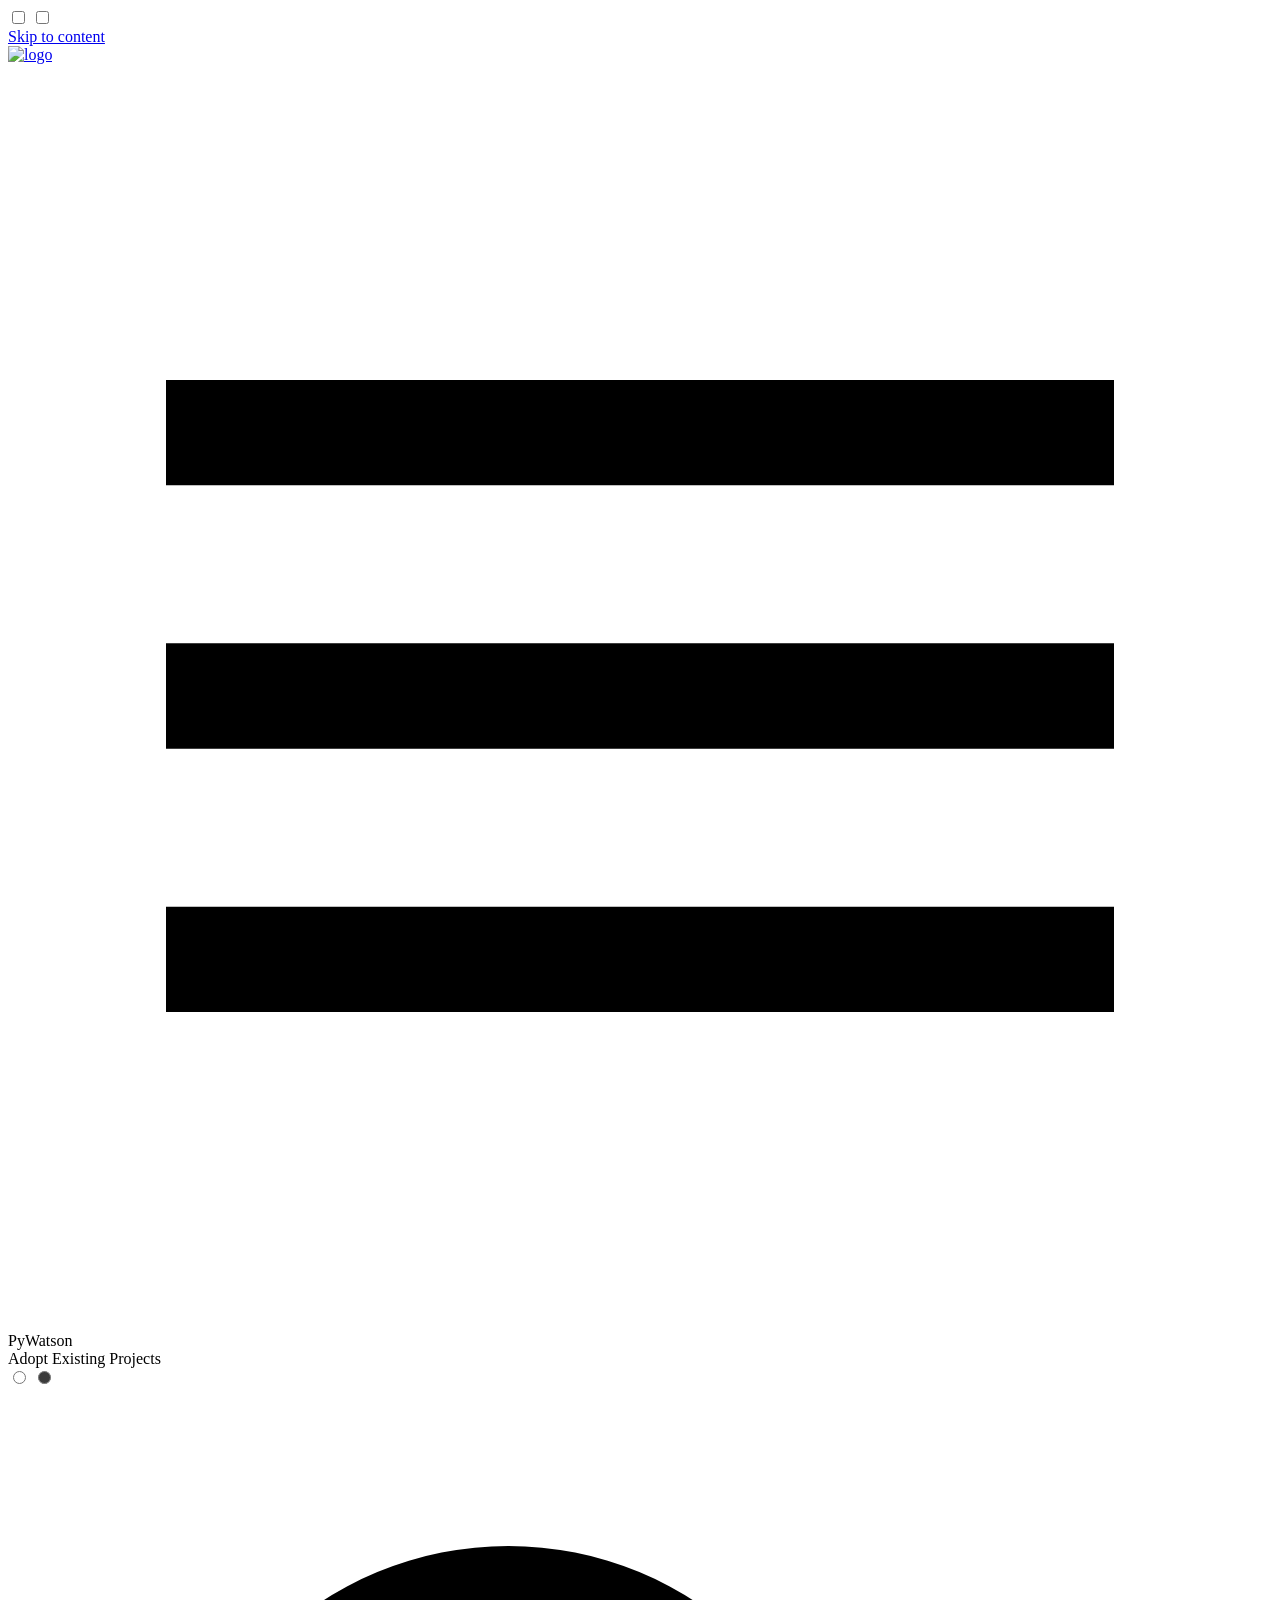
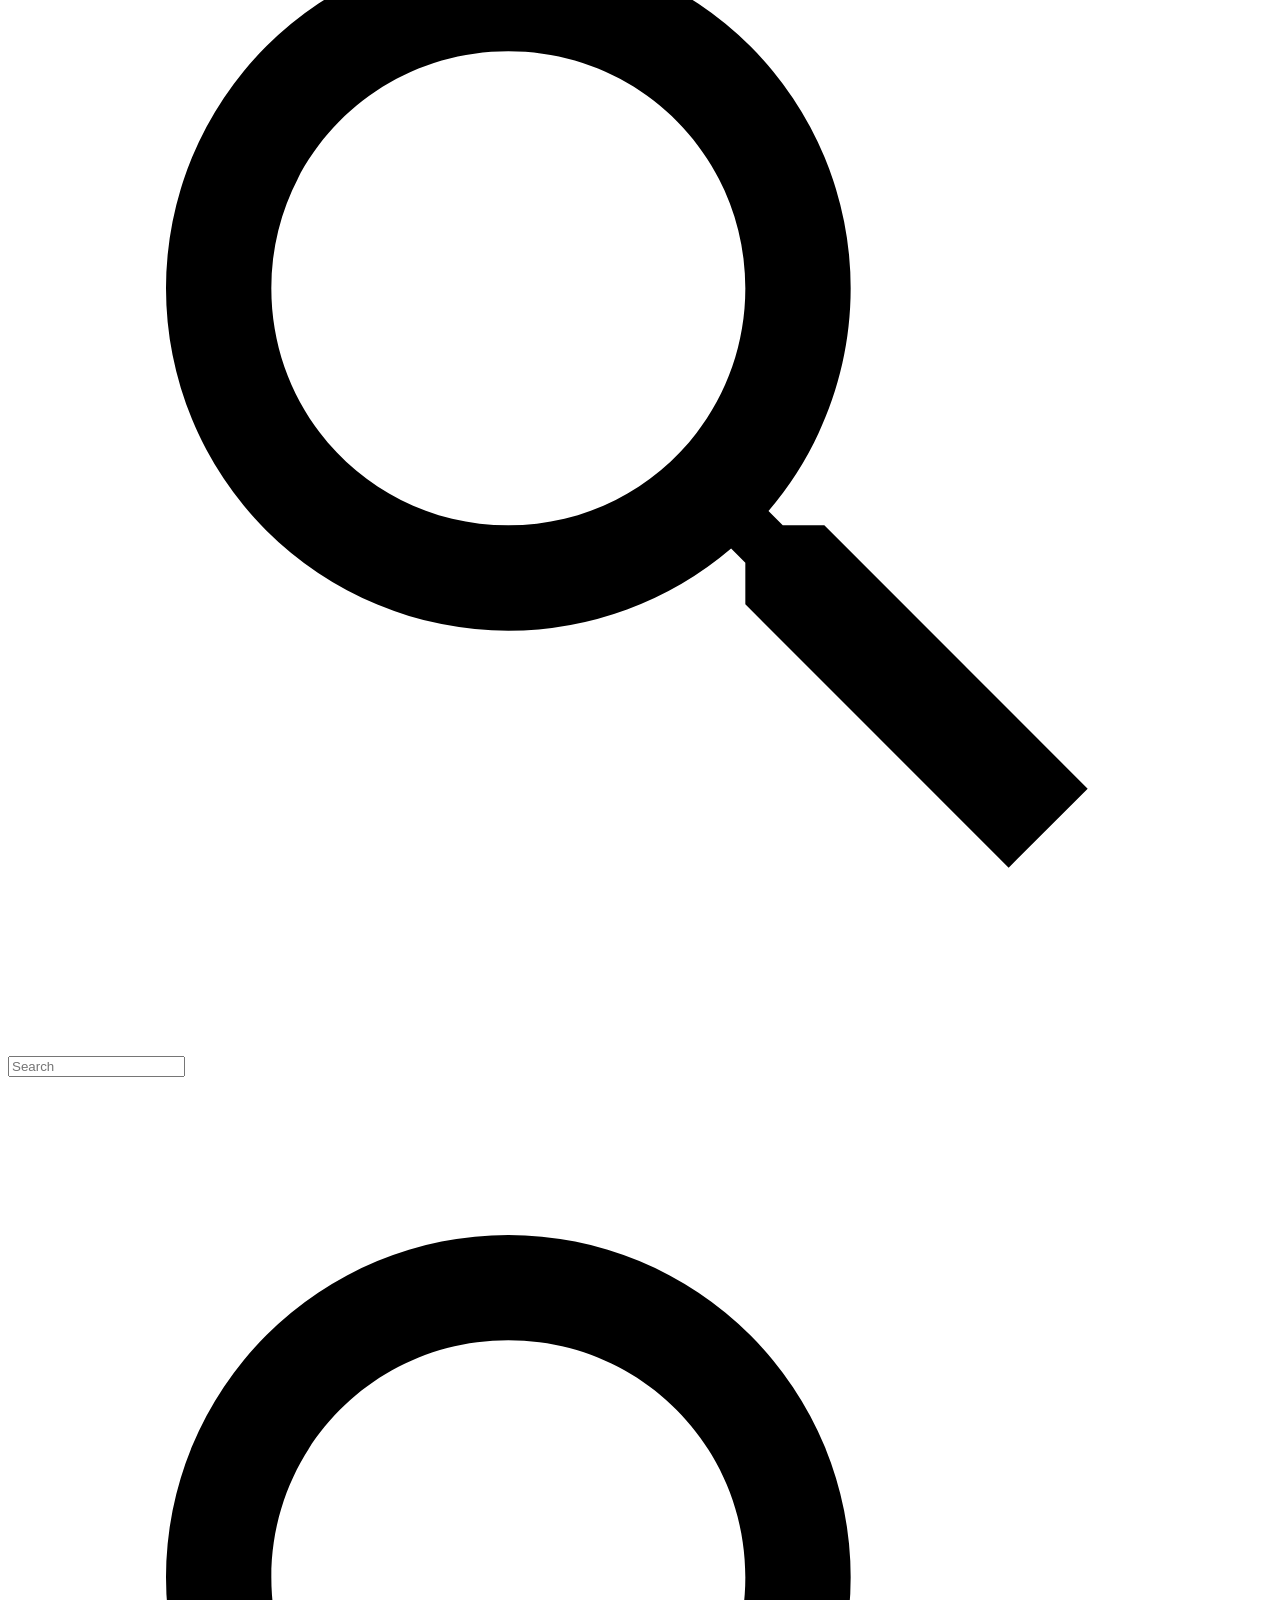
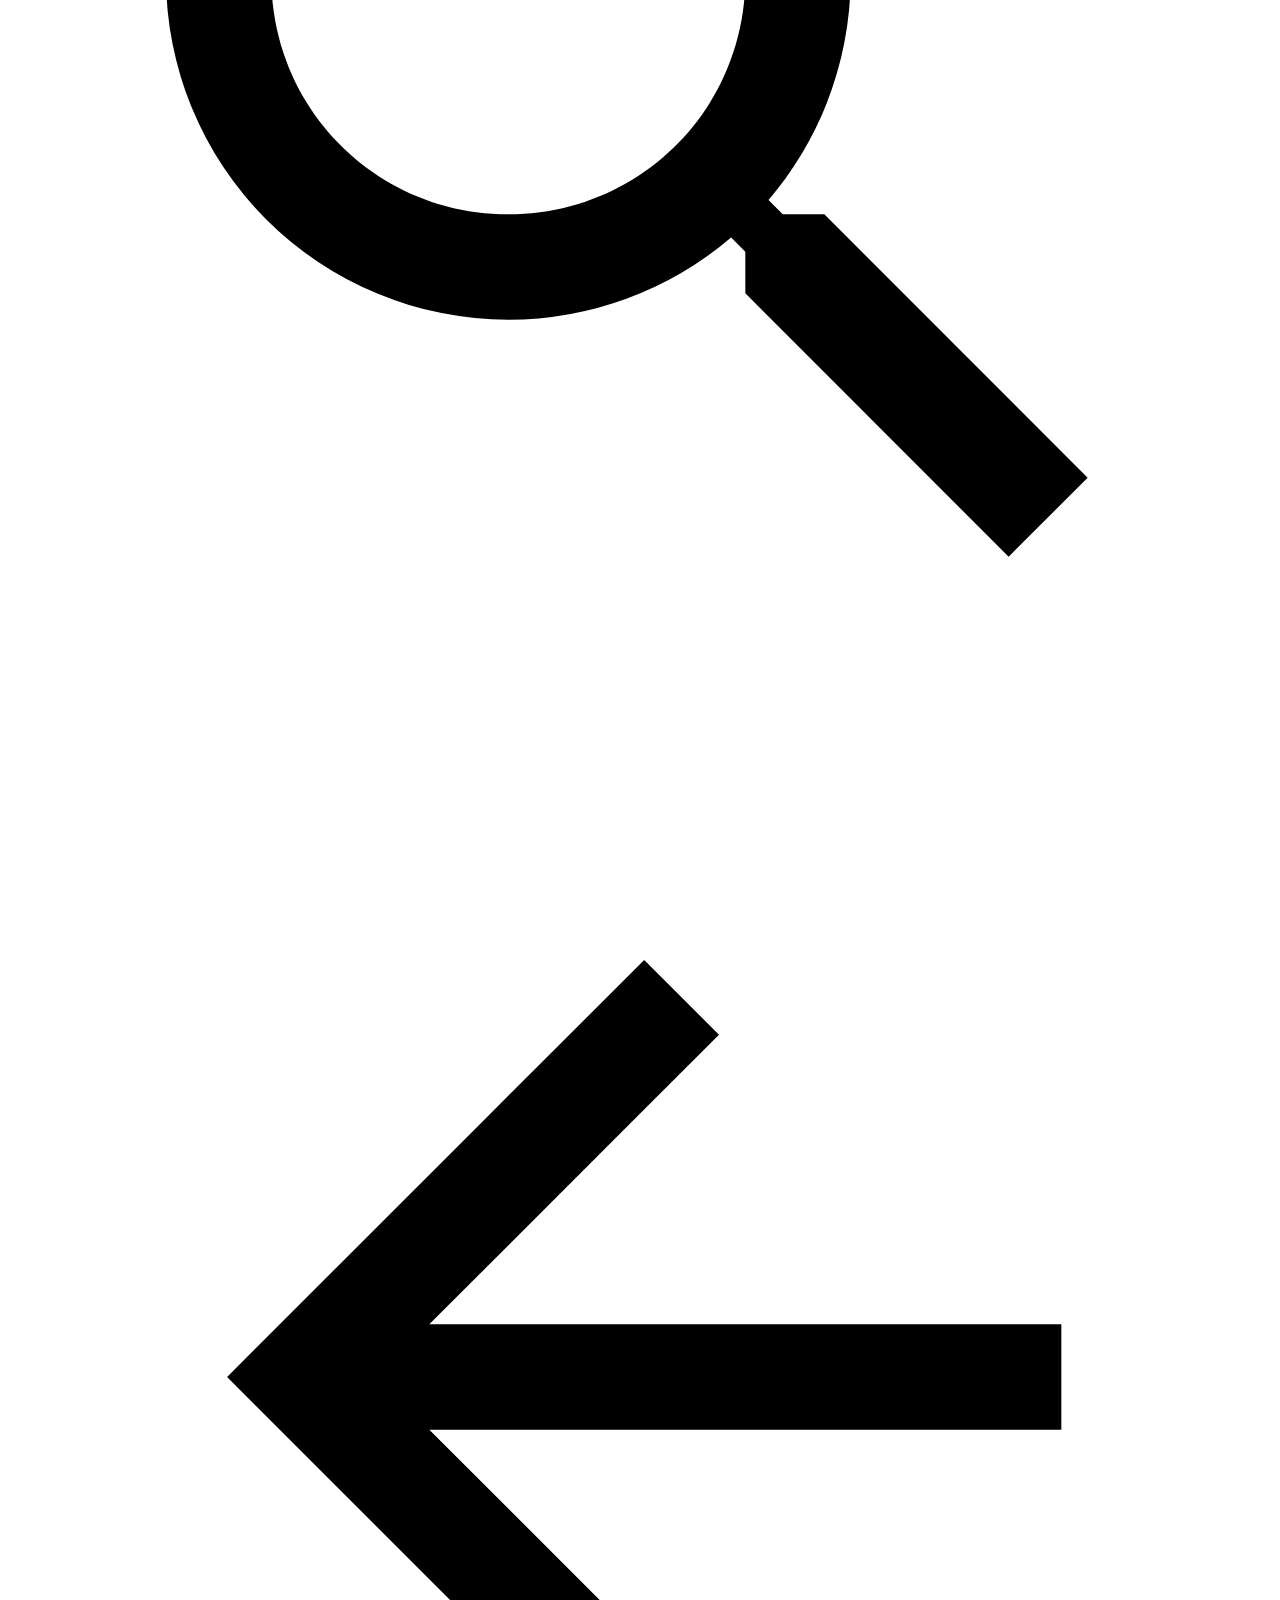
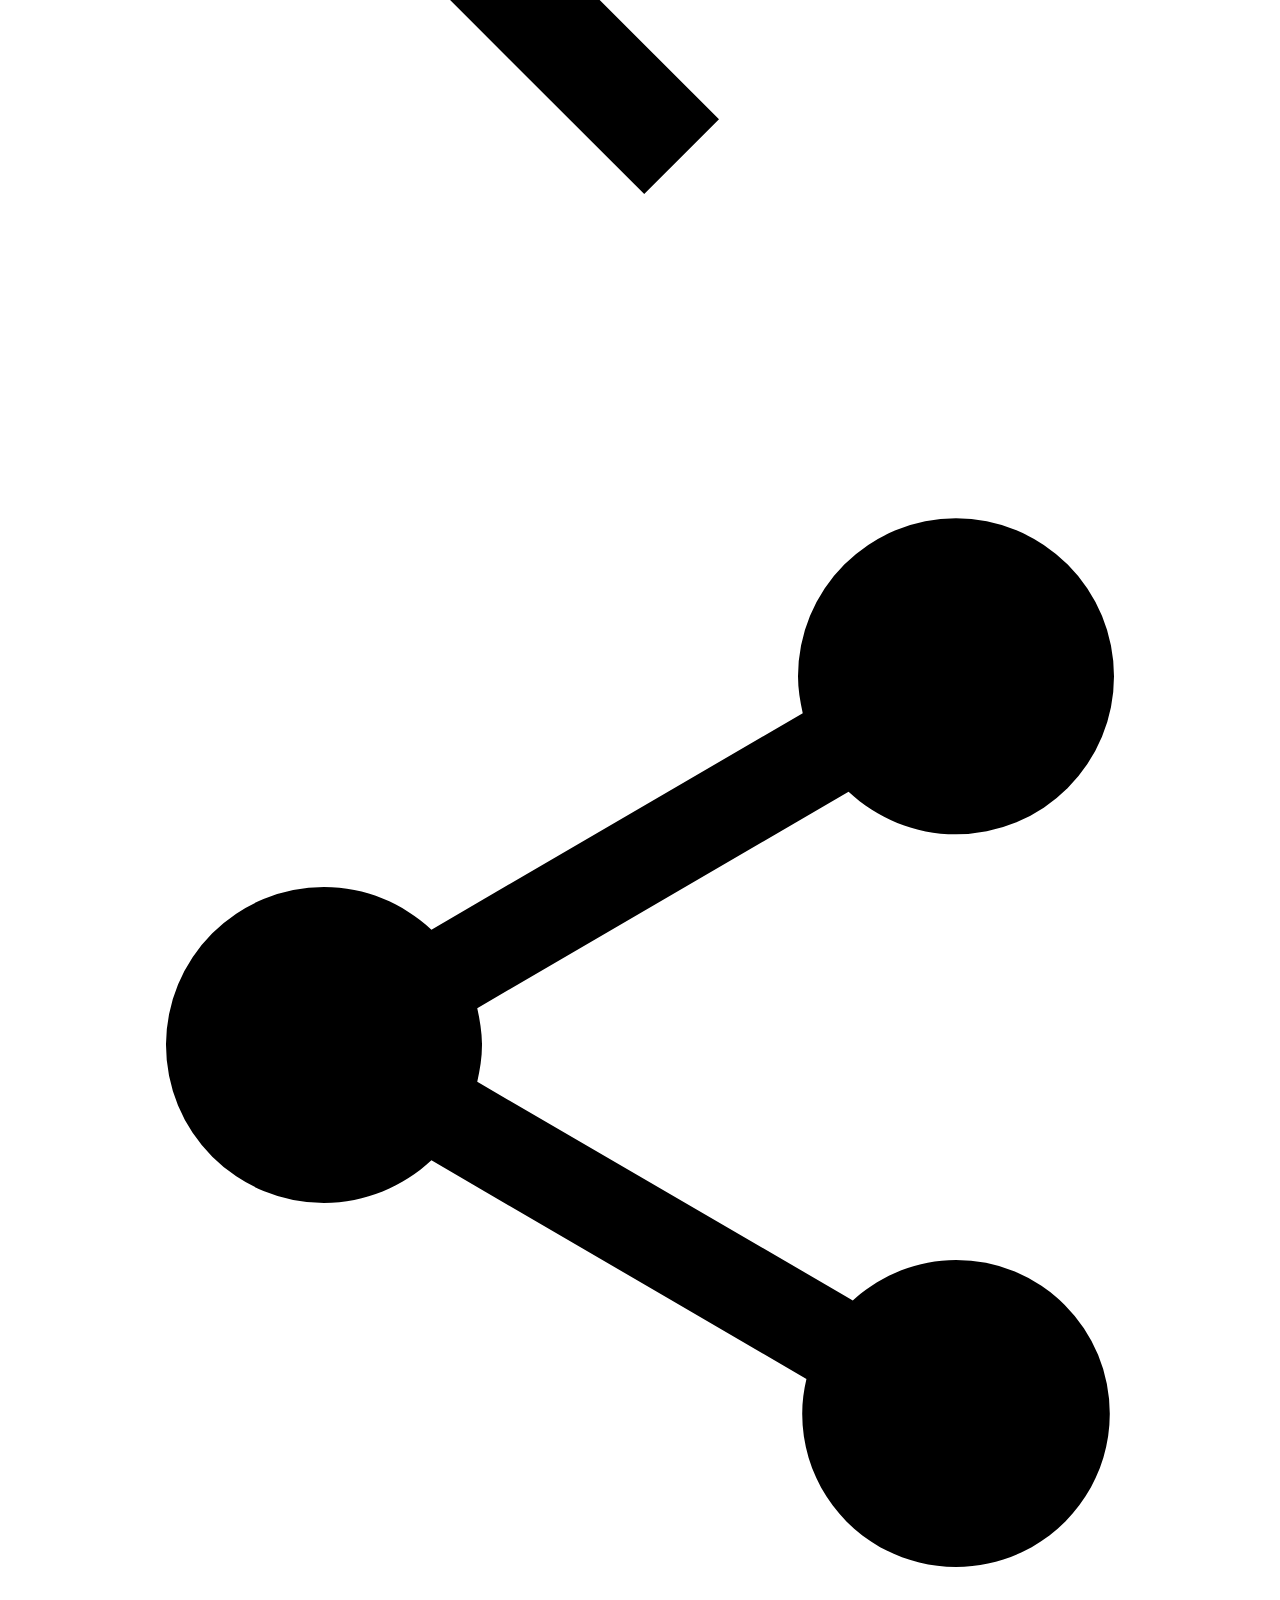
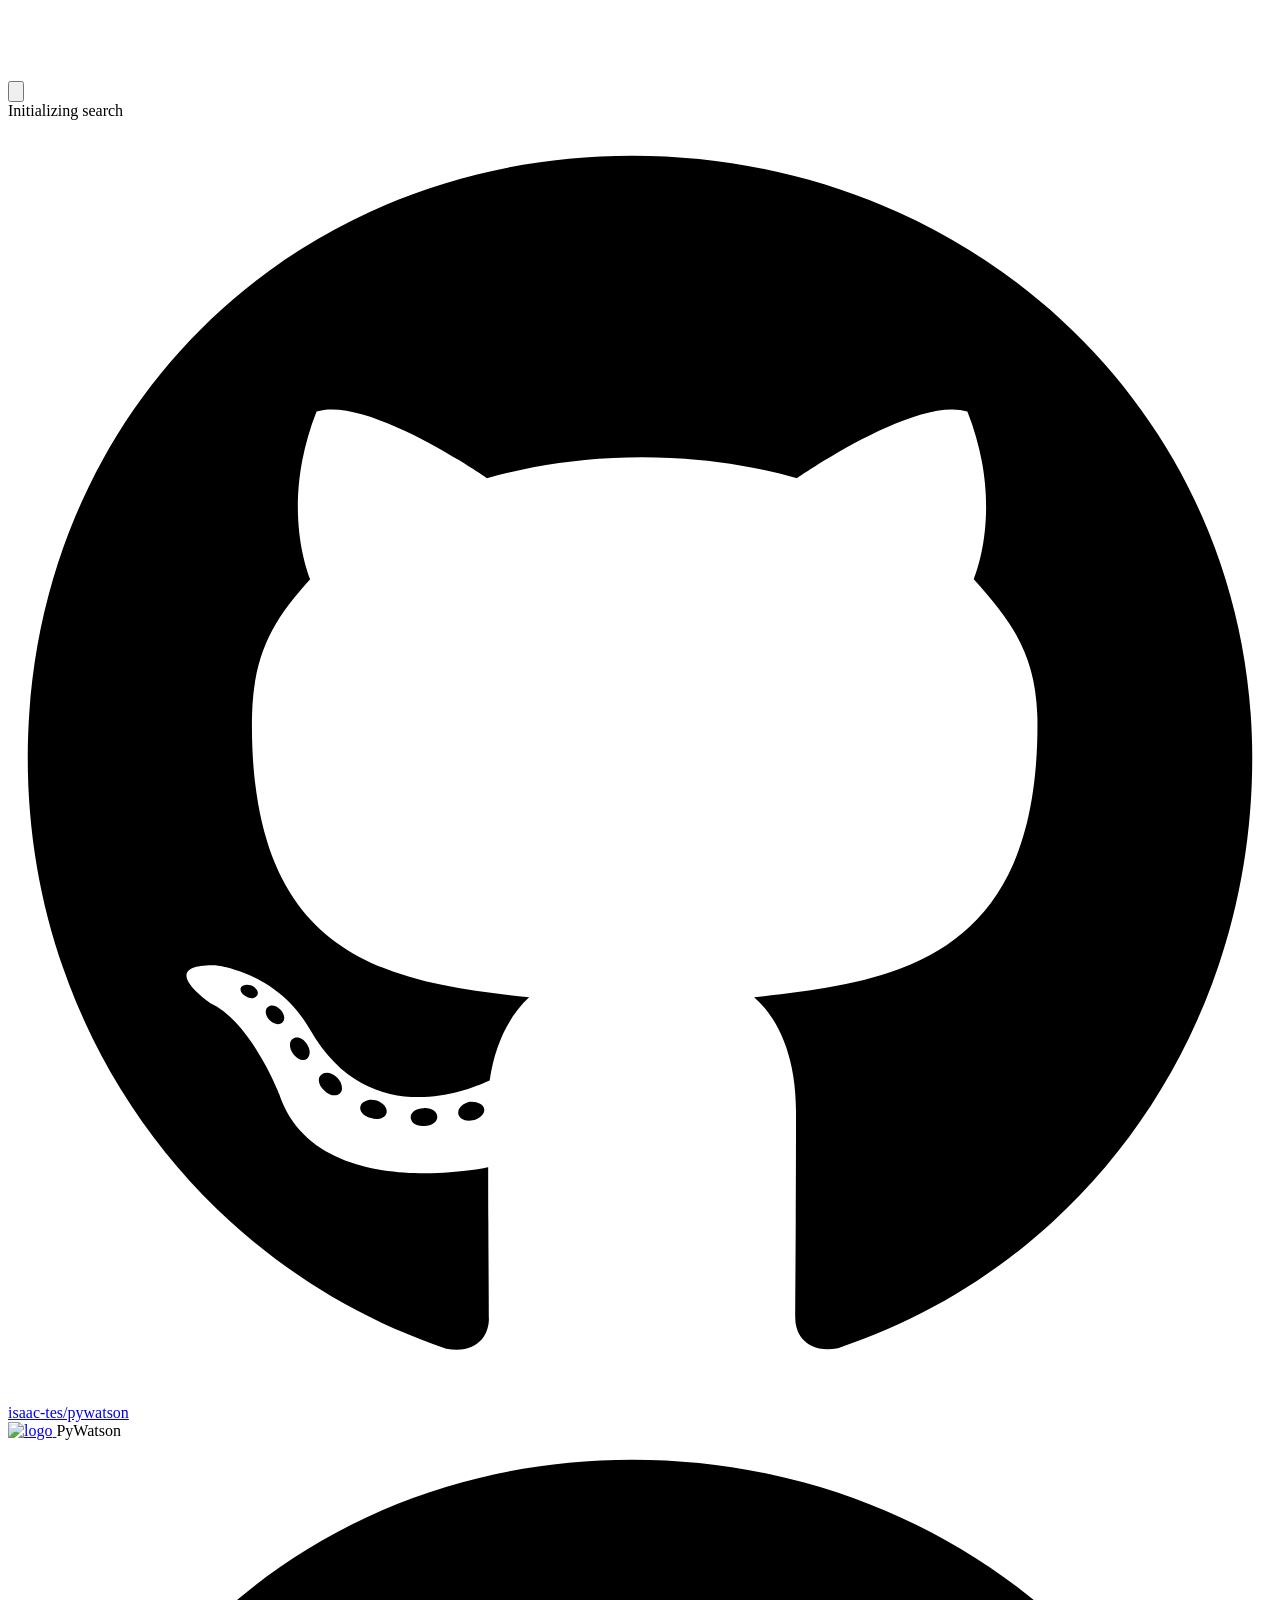
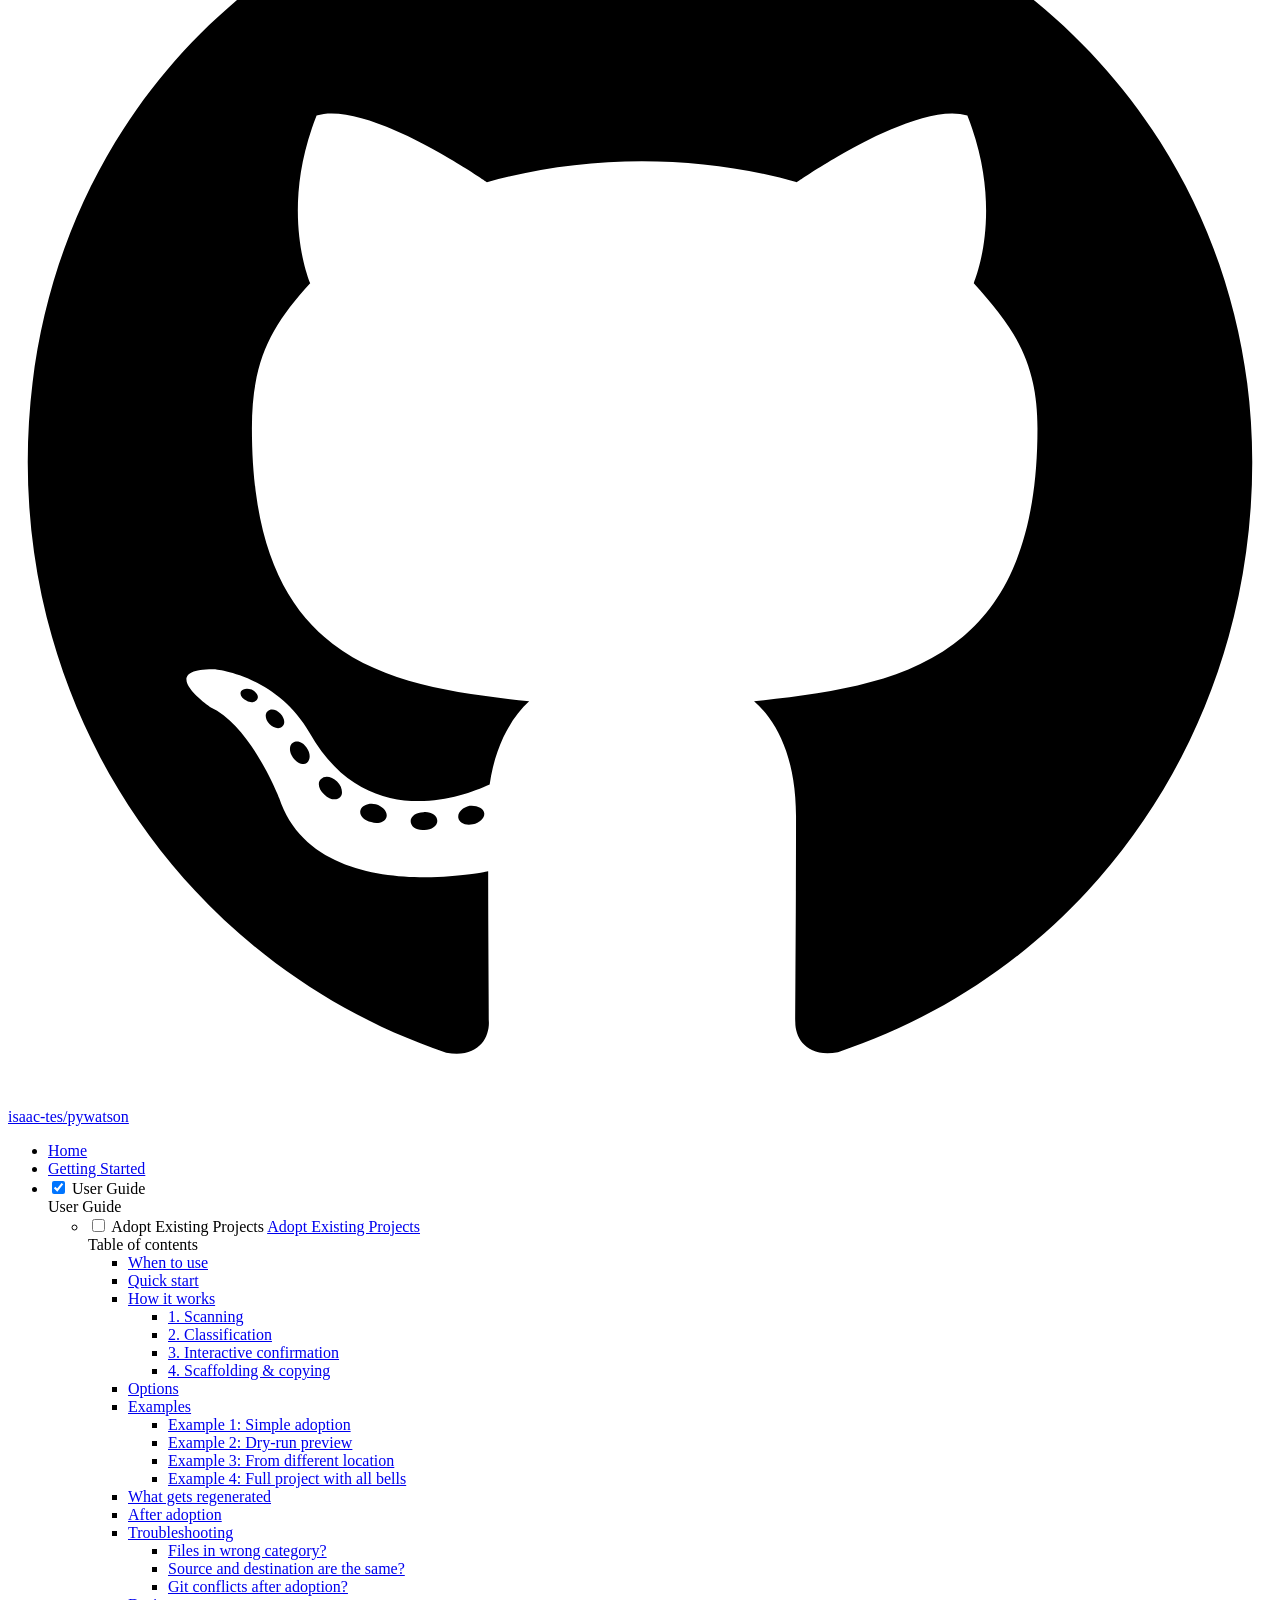
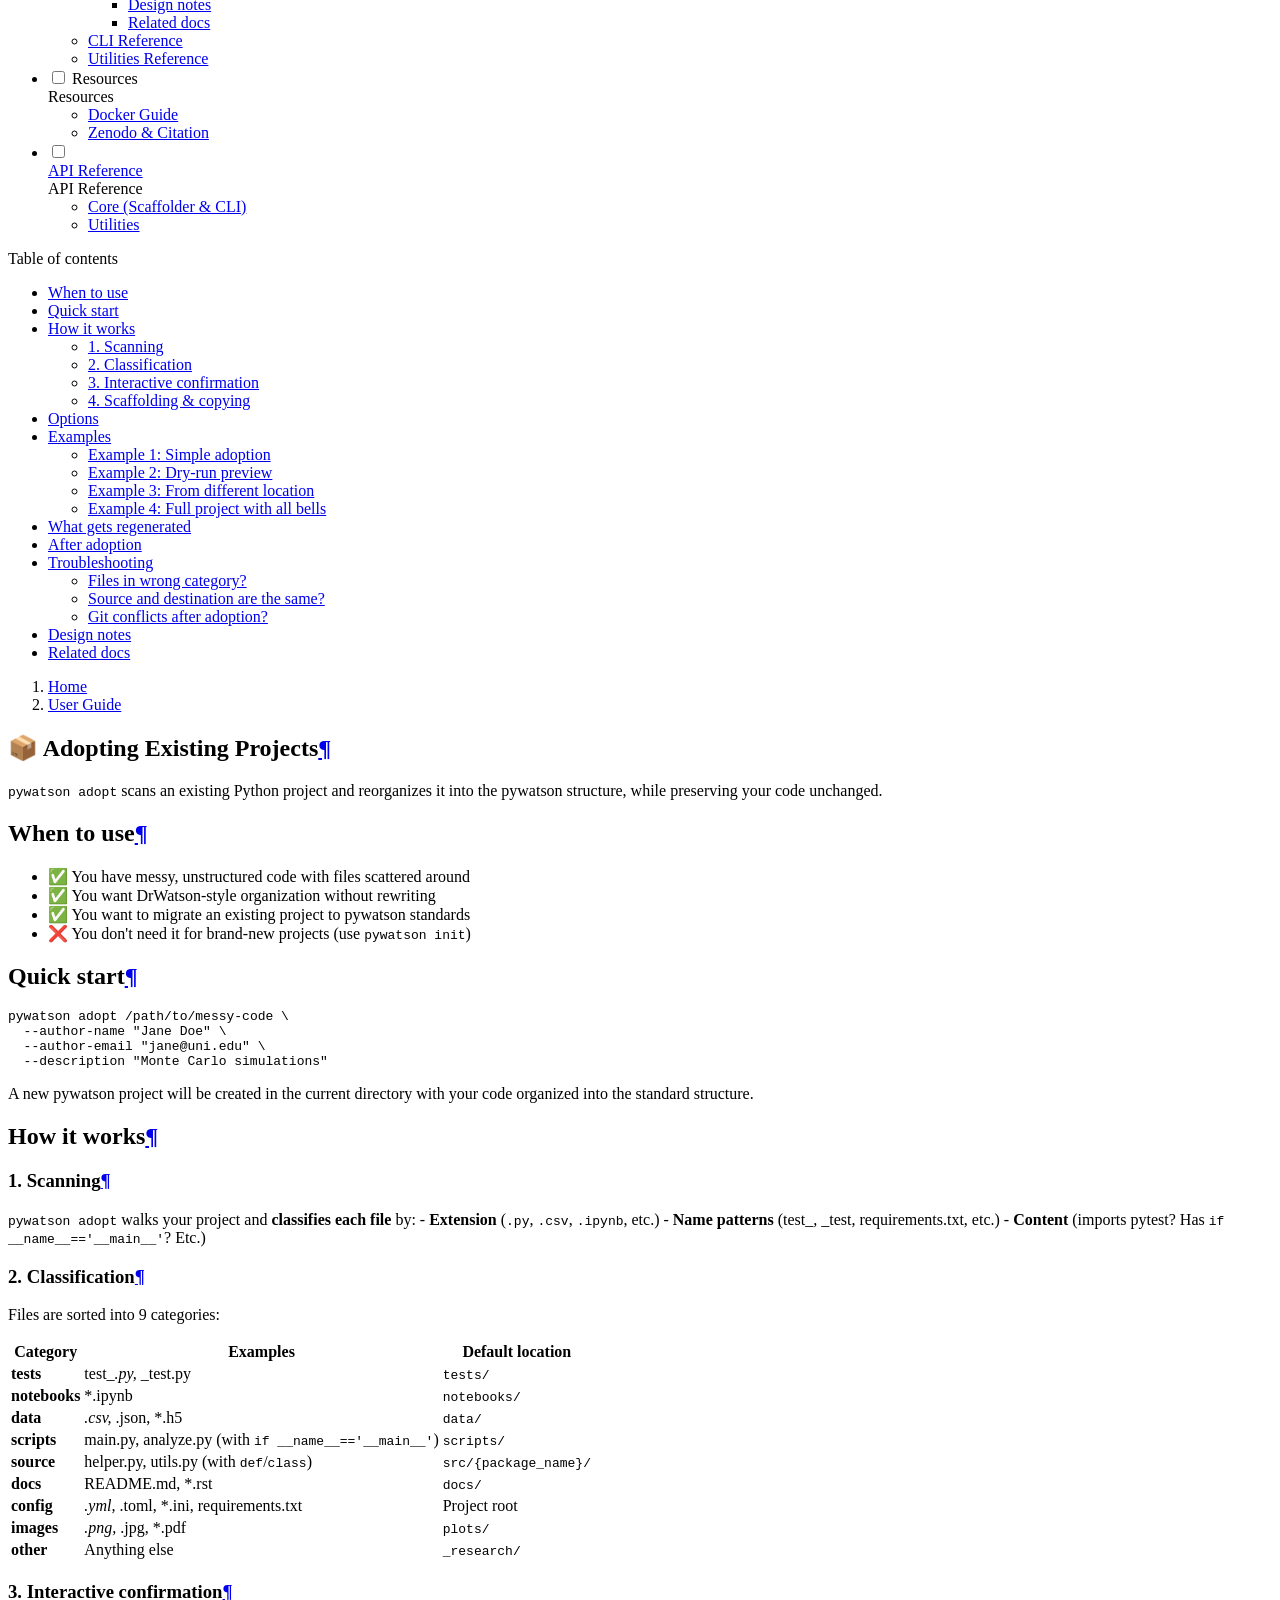
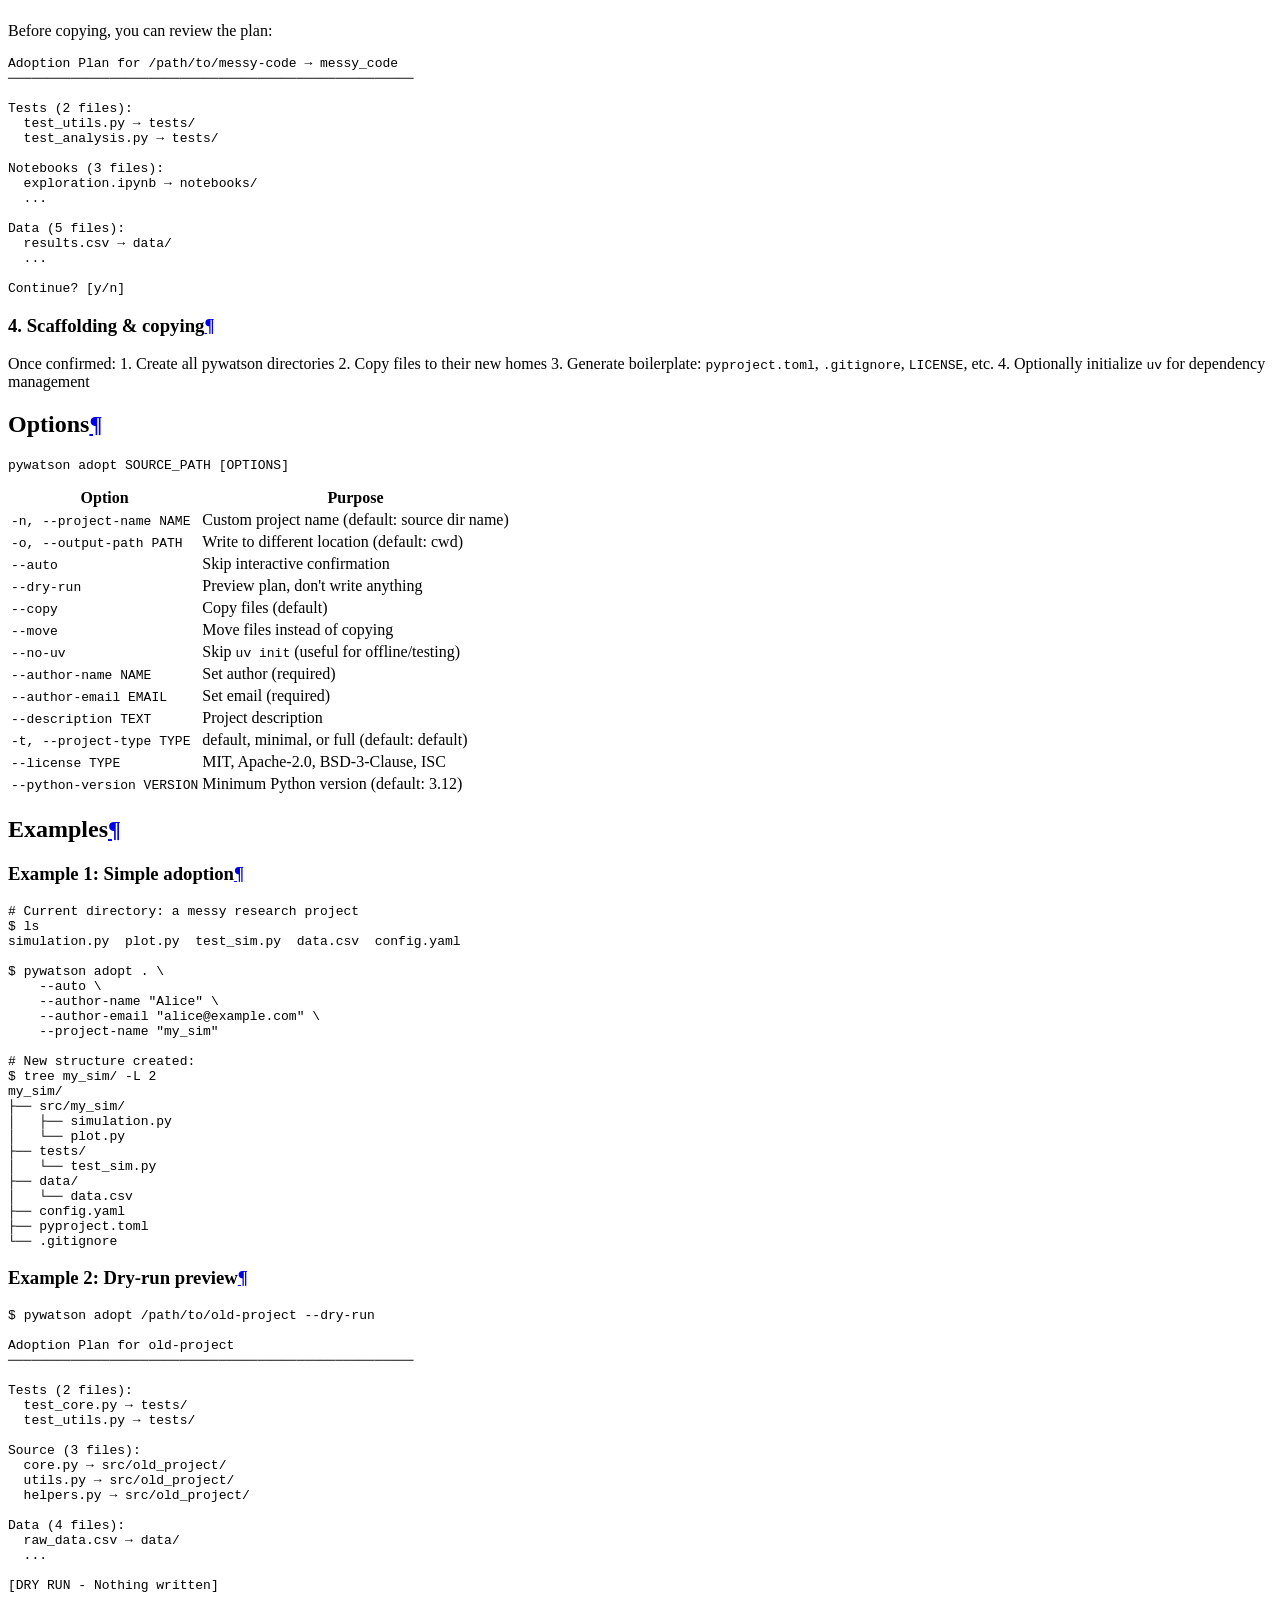
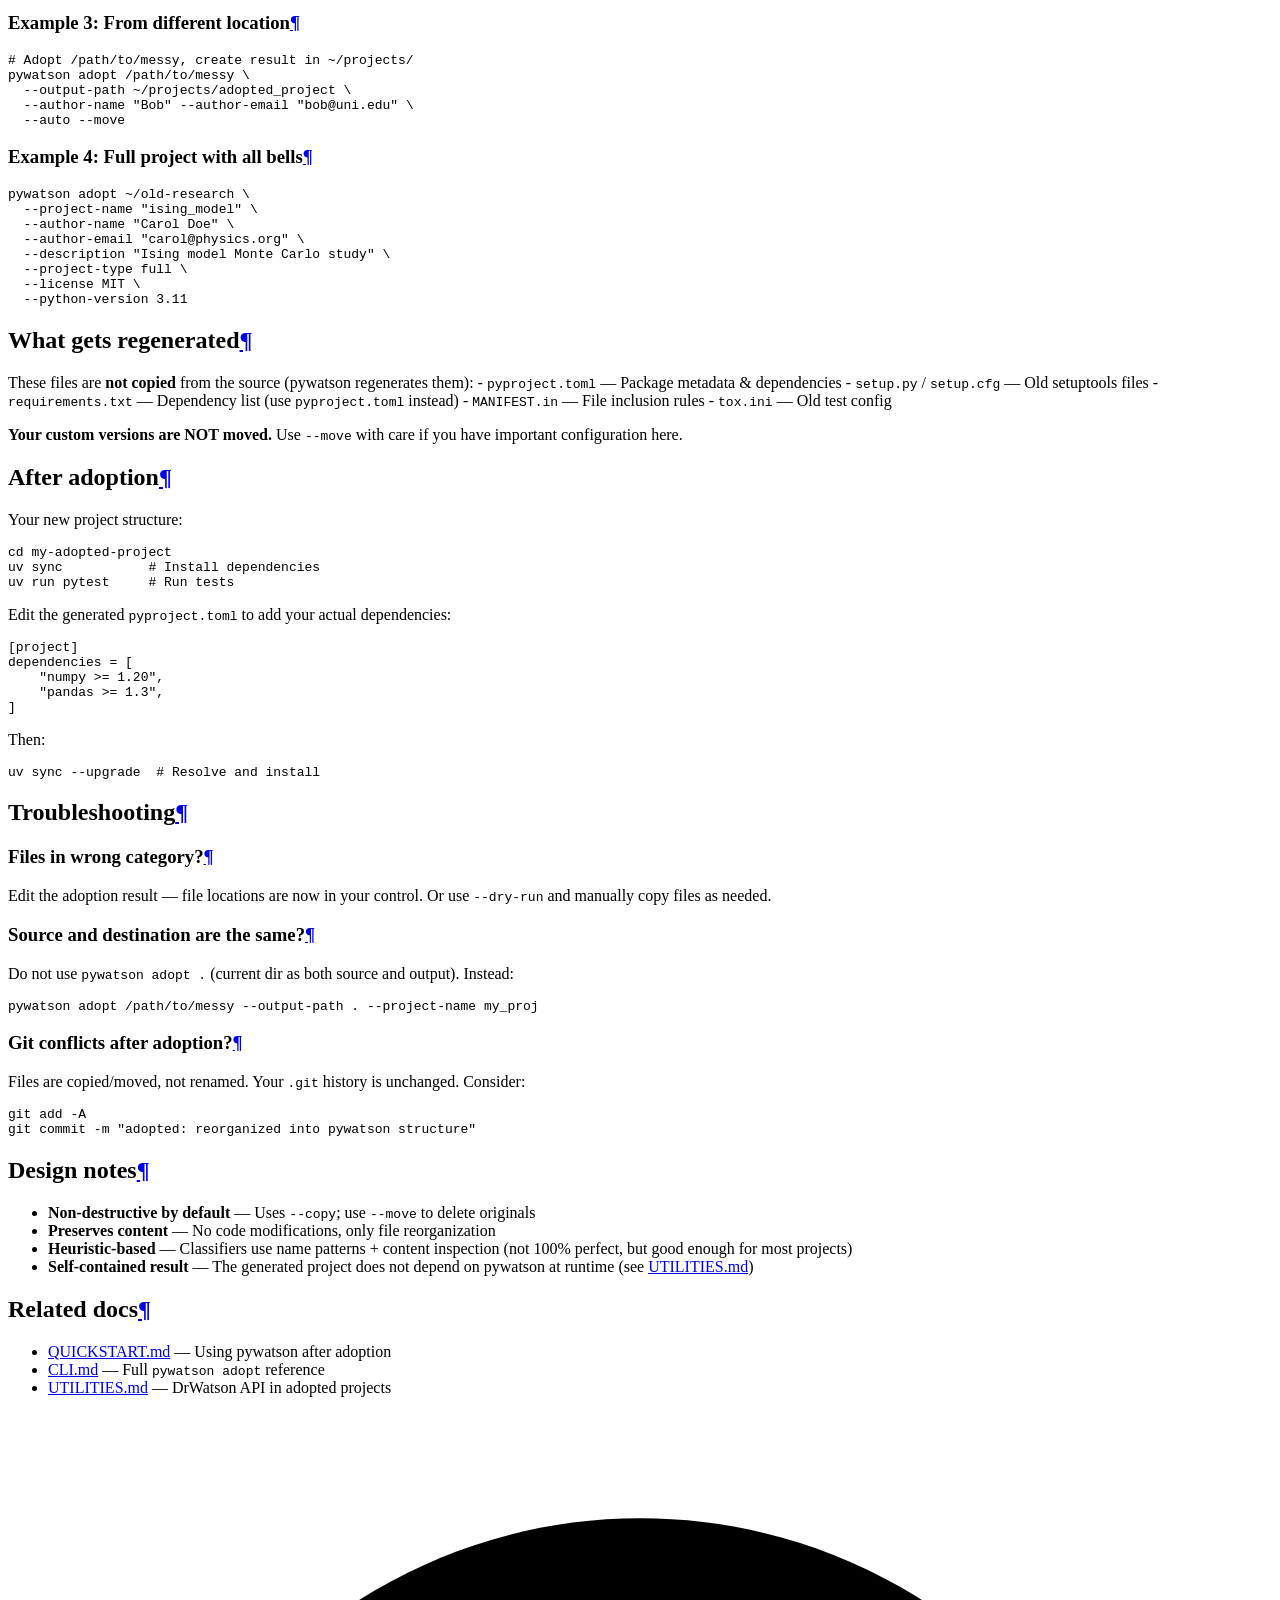
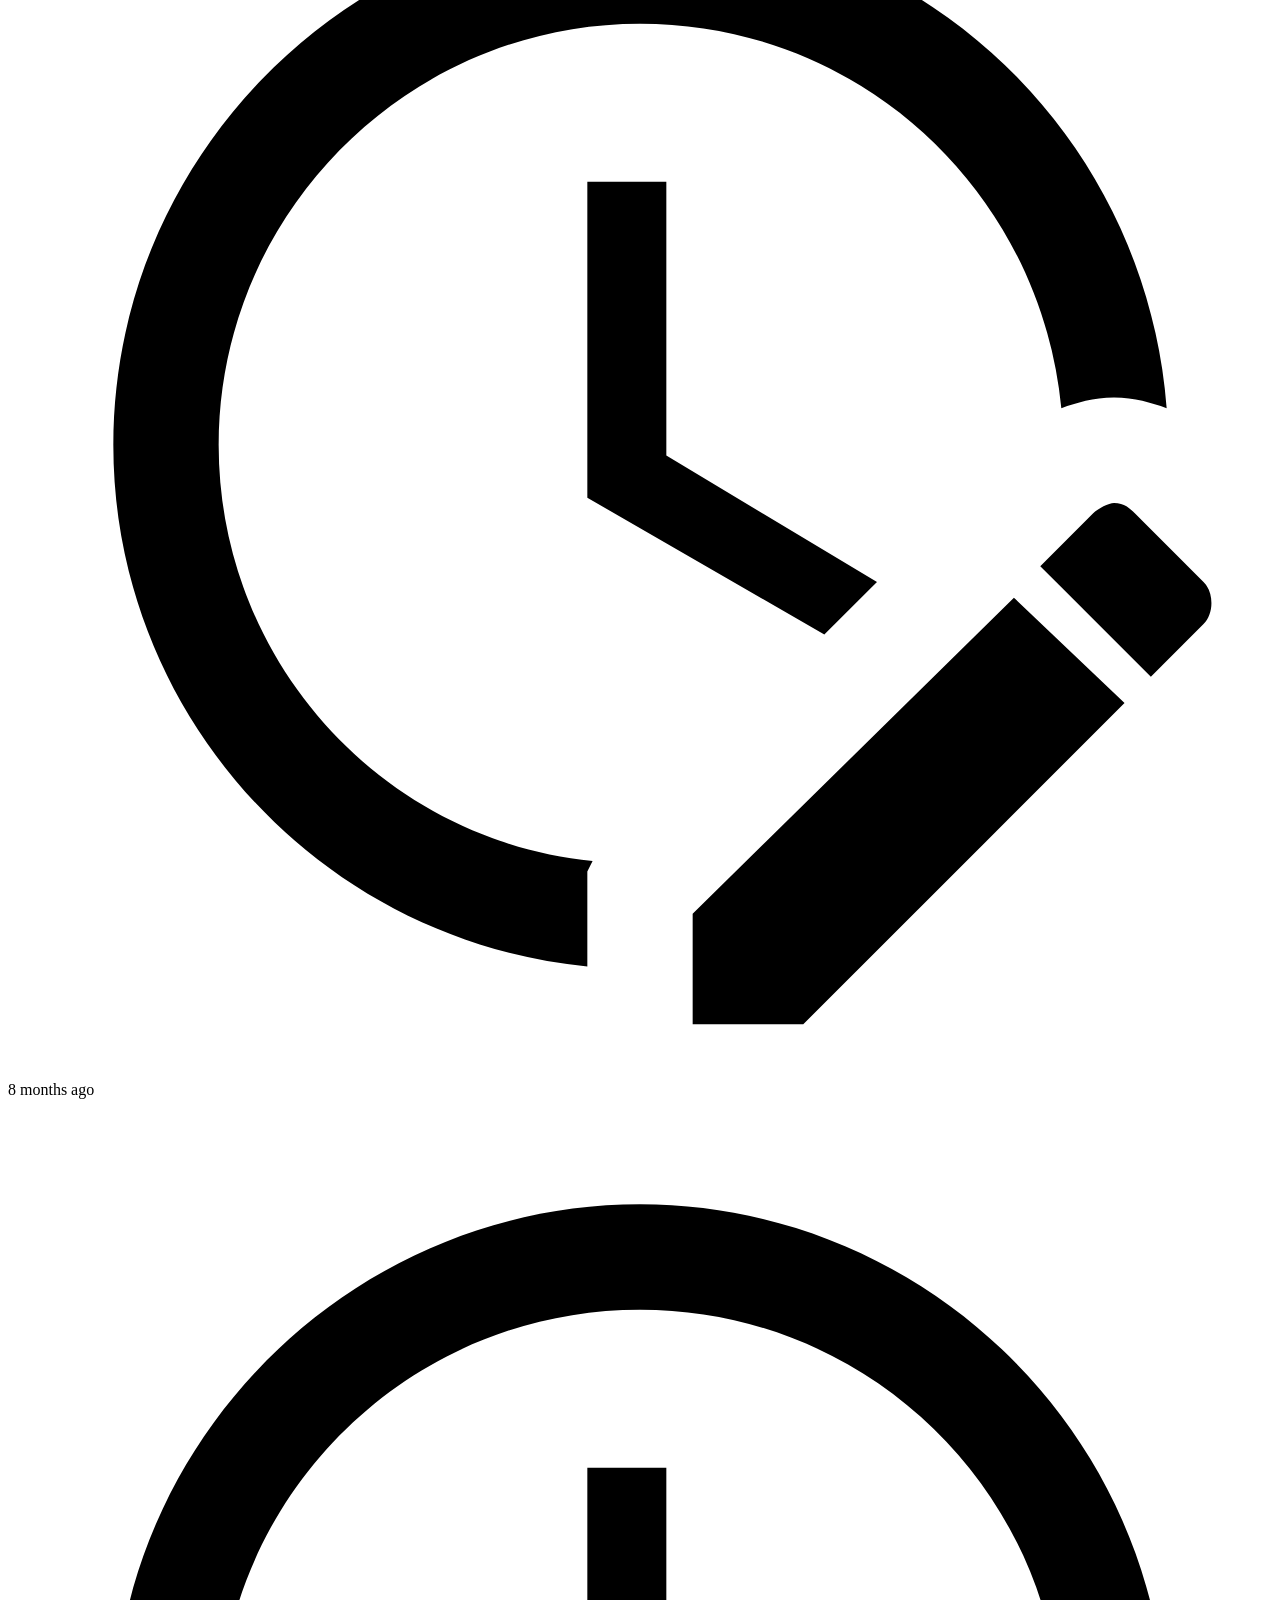
==== ADOPT_GUIDE/index.html @ 92d38311 "Deployed 3f80f76 with MkDocs version: 1.6.1" ====
<!doctype html>
<html lang="en" class="no-js">
  <head>
    
      <meta charset="utf-8">
      <meta name="viewport" content="width=device-width,initial-scale=1">
      
        <meta name="description" content="A Python scientific project management tool — scaffold reproducible research projects with modern Python tooling.">
      
      
        <meta name="author" content="Isaac Tesfaye">
      
      
        <link rel="canonical" href="https://isaac-tes.github.io/pywatson/ADOPT_GUIDE/">
      
      
        <link rel="prev" href="../QUICKSTART/">
      
      
        <link rel="next" href="../CLI/">
      
      
        
      
      
      <link rel="icon" href="../assets/favicon.ico">
      <meta name="generator" content="mkdocs-1.6.1, mkdocs-material-9.7.4">
    
    
      
        <title>Adopt Existing Projects - PyWatson</title>
      
    
    
      <link rel="stylesheet" href="../assets/stylesheets/main.484c7ddc.min.css">
      
        
        <link rel="stylesheet" href="../assets/stylesheets/palette.ab4e12ef.min.css">
      
      


    
    
      
    
    
      
        
        
        <link rel="preconnect" href="https://fonts.gstatic.com" crossorigin>
        <link rel="stylesheet" href="https://fonts.googleapis.com/css?family=Inter:300,300i,400,400i,700,700i%7CJetBrains+Mono:400,400i,700,700i&display=fallback">
        <style>:root{--md-text-font:"Inter";--md-code-font:"JetBrains Mono"}</style>
      
    
    
      <link rel="stylesheet" href="../assets/_mkdocstrings.css">
    
      <link rel="stylesheet" href="../css/timeago.css">
    
    <script>__md_scope=new URL("..",location),__md_hash=e=>[...e].reduce(((e,_)=>(e<<5)-e+_.charCodeAt(0)),0),__md_get=(e,_=localStorage,t=__md_scope)=>JSON.parse(_.getItem(t.pathname+"."+e)),__md_set=(e,_,t=localStorage,a=__md_scope)=>{try{t.setItem(a.pathname+"."+e,JSON.stringify(_))}catch(e){}}</script>
    
      

    
    
  </head>
  
  
    
    
      
    
    
    
    
    <body dir="ltr" data-md-color-scheme="default" data-md-color-primary="deep-purple" data-md-color-accent="teal">
  
    
    <input class="md-toggle" data-md-toggle="drawer" type="checkbox" id="__drawer" autocomplete="off">
    <input class="md-toggle" data-md-toggle="search" type="checkbox" id="__search" autocomplete="off">
    <label class="md-overlay" for="__drawer"></label>
    <div data-md-component="skip">
      
        
        <a href="#adopting-existing-projects" class="md-skip">
          Skip to content
        </a>
      
    </div>
    <div data-md-component="announce">
      
    </div>
    
    
      

  

<header class="md-header md-header--shadow" data-md-component="header">
  <nav class="md-header__inner md-grid" aria-label="Header">
    <a href=".." title="PyWatson" class="md-header__button md-logo" aria-label="PyWatson" data-md-component="logo">
      
  <img src="../assets/logo.png" alt="logo">

    </a>
    <label class="md-header__button md-icon" for="__drawer">
      
      <svg xmlns="http://www.w3.org/2000/svg" viewBox="0 0 24 24"><path d="M3 6h18v2H3zm0 5h18v2H3zm0 5h18v2H3z"/></svg>
    </label>
    <div class="md-header__title" data-md-component="header-title">
      <div class="md-header__ellipsis">
        <div class="md-header__topic">
          <span class="md-ellipsis">
            PyWatson
          </span>
        </div>
        <div class="md-header__topic" data-md-component="header-topic">
          <span class="md-ellipsis">
            
              Adopt Existing Projects
            
          </span>
        </div>
      </div>
    </div>
    
      
        <form class="md-header__option" data-md-component="palette">
  
    
    
    
    <input class="md-option" data-md-color-media="" data-md-color-scheme="default" data-md-color-primary="deep-purple" data-md-color-accent="teal"  aria-label="Switch to dark mode"  type="radio" name="__palette" id="__palette_0">
    
      <label class="md-header__button md-icon" title="Switch to dark mode" for="__palette_1" hidden>
        <svg xmlns="http://www.w3.org/2000/svg" viewBox="0 0 24 24"><path d="m17.75 4.09-2.53 1.94.91 3.06-2.63-1.81-2.63 1.81.91-3.06-2.53-1.94L12.44 4l1.06-3 1.06 3zm3.5 6.91-1.64 1.25.59 1.98-1.7-1.17-1.7 1.17.59-1.98L15.75 11l2.06-.05L18.5 9l.69 1.95zm-2.28 4.95c.83-.08 1.72 1.1 1.19 1.85-.32.45-.66.87-1.08 1.27C15.17 23 8.84 23 4.94 19.07c-3.91-3.9-3.91-10.24 0-14.14.4-.4.82-.76 1.27-1.08.75-.53 1.93.36 1.85 1.19-.27 2.86.69 5.83 2.89 8.02a9.96 9.96 0 0 0 8.02 2.89m-1.64 2.02a12.08 12.08 0 0 1-7.8-3.47c-2.17-2.19-3.33-5-3.49-7.82-2.81 3.14-2.7 7.96.31 10.98 3.02 3.01 7.84 3.12 10.98.31"/></svg>
      </label>
    
  
    
    
    
    <input class="md-option" data-md-color-media="" data-md-color-scheme="slate" data-md-color-primary="deep-purple" data-md-color-accent="teal"  aria-label="Switch to light mode"  type="radio" name="__palette" id="__palette_1">
    
      <label class="md-header__button md-icon" title="Switch to light mode" for="__palette_0" hidden>
        <svg xmlns="http://www.w3.org/2000/svg" viewBox="0 0 24 24"><path d="M12 7a5 5 0 0 1 5 5 5 5 0 0 1-5 5 5 5 0 0 1-5-5 5 5 0 0 1 5-5m0 2a3 3 0 0 0-3 3 3 3 0 0 0 3 3 3 3 0 0 0 3-3 3 3 0 0 0-3-3m0-7 2.39 3.42C13.65 5.15 12.84 5 12 5s-1.65.15-2.39.42zM3.34 7l4.16-.35A7.2 7.2 0 0 0 5.94 8.5c-.44.74-.69 1.5-.83 2.29zm.02 10 1.76-3.77a7.131 7.131 0 0 0 2.38 4.14zM20.65 7l-1.77 3.79a7.02 7.02 0 0 0-2.38-4.15zm-.01 10-4.14.36c.59-.51 1.12-1.14 1.54-1.86.42-.73.69-1.5.83-2.29zM12 22l-2.41-3.44c.74.27 1.55.44 2.41.44.82 0 1.63-.17 2.37-.44z"/></svg>
      </label>
    
  
</form>
      
    
    
      <script>var palette=__md_get("__palette");if(palette&&palette.color){if("(prefers-color-scheme)"===palette.color.media){var media=matchMedia("(prefers-color-scheme: light)"),input=document.querySelector(media.matches?"[data-md-color-media='(prefers-color-scheme: light)']":"[data-md-color-media='(prefers-color-scheme: dark)']");palette.color.media=input.getAttribute("data-md-color-media"),palette.color.scheme=input.getAttribute("data-md-color-scheme"),palette.color.primary=input.getAttribute("data-md-color-primary"),palette.color.accent=input.getAttribute("data-md-color-accent")}for(var[key,value]of Object.entries(palette.color))document.body.setAttribute("data-md-color-"+key,value)}</script>
    
    
    
      
      
        <label class="md-header__button md-icon" for="__search">
          
          <svg xmlns="http://www.w3.org/2000/svg" viewBox="0 0 24 24"><path d="M9.5 3A6.5 6.5 0 0 1 16 9.5c0 1.61-.59 3.09-1.56 4.23l.27.27h.79l5 5-1.5 1.5-5-5v-.79l-.27-.27A6.52 6.52 0 0 1 9.5 16 6.5 6.5 0 0 1 3 9.5 6.5 6.5 0 0 1 9.5 3m0 2C7 5 5 7 5 9.5S7 14 9.5 14 14 12 14 9.5 12 5 9.5 5"/></svg>
        </label>
        <div class="md-search" data-md-component="search" role="dialog">
  <label class="md-search__overlay" for="__search"></label>
  <div class="md-search__inner" role="search">
    <form class="md-search__form" name="search">
      <input type="text" class="md-search__input" name="query" aria-label="Search" placeholder="Search" autocapitalize="off" autocorrect="off" autocomplete="off" spellcheck="false" data-md-component="search-query" required>
      <label class="md-search__icon md-icon" for="__search">
        
        <svg xmlns="http://www.w3.org/2000/svg" viewBox="0 0 24 24"><path d="M9.5 3A6.5 6.5 0 0 1 16 9.5c0 1.61-.59 3.09-1.56 4.23l.27.27h.79l5 5-1.5 1.5-5-5v-.79l-.27-.27A6.52 6.52 0 0 1 9.5 16 6.5 6.5 0 0 1 3 9.5 6.5 6.5 0 0 1 9.5 3m0 2C7 5 5 7 5 9.5S7 14 9.5 14 14 12 14 9.5 12 5 9.5 5"/></svg>
        
        <svg xmlns="http://www.w3.org/2000/svg" viewBox="0 0 24 24"><path d="M20 11v2H8l5.5 5.5-1.42 1.42L4.16 12l7.92-7.92L13.5 5.5 8 11z"/></svg>
      </label>
      <nav class="md-search__options" aria-label="Search">
        
          <a href="javascript:void(0)" class="md-search__icon md-icon" title="Share" aria-label="Share" data-clipboard data-clipboard-text="" data-md-component="search-share" tabindex="-1">
            
            <svg xmlns="http://www.w3.org/2000/svg" viewBox="0 0 24 24"><path d="M18 16.08c-.76 0-1.44.3-1.96.77L8.91 12.7c.05-.23.09-.46.09-.7s-.04-.47-.09-.7l7.05-4.11c.54.5 1.25.81 2.04.81a3 3 0 0 0 3-3 3 3 0 0 0-3-3 3 3 0 0 0-3 3c0 .24.04.47.09.7L8.04 9.81C7.5 9.31 6.79 9 6 9a3 3 0 0 0-3 3 3 3 0 0 0 3 3c.79 0 1.5-.31 2.04-.81l7.12 4.15c-.05.21-.08.43-.08.66 0 1.61 1.31 2.91 2.92 2.91s2.92-1.3 2.92-2.91A2.92 2.92 0 0 0 18 16.08"/></svg>
          </a>
        
        <button type="reset" class="md-search__icon md-icon" title="Clear" aria-label="Clear" tabindex="-1">
          
          <svg xmlns="http://www.w3.org/2000/svg" viewBox="0 0 24 24"><path d="M19 6.41 17.59 5 12 10.59 6.41 5 5 6.41 10.59 12 5 17.59 6.41 19 12 13.41 17.59 19 19 17.59 13.41 12z"/></svg>
        </button>
      </nav>
      
        <div class="md-search__suggest" data-md-component="search-suggest"></div>
      
    </form>
    <div class="md-search__output">
      <div class="md-search__scrollwrap" tabindex="0" data-md-scrollfix>
        <div class="md-search-result" data-md-component="search-result">
          <div class="md-search-result__meta">
            Initializing search
          </div>
          <ol class="md-search-result__list" role="presentation"></ol>
        </div>
      </div>
    </div>
  </div>
</div>
      
    
    
      <div class="md-header__source">
        <a href="https://github.com/isaac-tes/pywatson" title="Go to repository" class="md-source" data-md-component="source">
  <div class="md-source__icon md-icon">
    
    <svg xmlns="http://www.w3.org/2000/svg" viewBox="0 0 512 512"><!--! Font Awesome Free 7.1.0 by @fontawesome - https://fontawesome.com License - https://fontawesome.com/license/free (Icons: CC BY 4.0, Fonts: SIL OFL 1.1, Code: MIT License) Copyright 2025 Fonticons, Inc.--><path d="M173.9 397.4c0 2-2.3 3.6-5.2 3.6-3.3.3-5.6-1.3-5.6-3.6 0-2 2.3-3.6 5.2-3.6 3-.3 5.6 1.3 5.6 3.6m-31.1-4.5c-.7 2 1.3 4.3 4.3 4.9 2.6 1 5.6 0 6.2-2s-1.3-4.3-4.3-5.2c-2.6-.7-5.5.3-6.2 2.3m44.2-1.7c-2.9.7-4.9 2.6-4.6 4.9.3 2 2.9 3.3 5.9 2.6 2.9-.7 4.9-2.6 4.6-4.6-.3-1.9-3-3.2-5.9-2.9M252.8 8C114.1 8 8 113.3 8 252c0 110.9 69.8 205.8 169.5 239.2 12.8 2.3 17.3-5.6 17.3-12.1 0-6.2-.3-40.4-.3-61.4 0 0-70 15-84.7-29.8 0 0-11.4-29.1-27.8-36.6 0 0-22.9-15.7 1.6-15.4 0 0 24.9 2 38.6 25.8 21.9 38.6 58.6 27.5 72.9 20.9 2.3-16 8.8-27.1 16-33.7-55.9-6.2-112.3-14.3-112.3-110.5 0-27.5 7.6-41.3 23.6-58.9-2.6-6.5-11.1-33.3 2.6-67.9 20.9-6.5 69 27 69 27 20-5.6 41.5-8.5 62.8-8.5s42.8 2.9 62.8 8.5c0 0 48.1-33.6 69-27 13.7 34.7 5.2 61.4 2.6 67.9 16 17.7 25.8 31.5 25.8 58.9 0 96.5-58.9 104.2-114.8 110.5 9.2 7.9 17 22.9 17 46.4 0 33.7-.3 75.4-.3 83.6 0 6.5 4.6 14.4 17.3 12.1C436.2 457.8 504 362.9 504 252 504 113.3 391.5 8 252.8 8M105.2 352.9c-1.3 1-1 3.3.7 5.2 1.6 1.6 3.9 2.3 5.2 1 1.3-1 1-3.3-.7-5.2-1.6-1.6-3.9-2.3-5.2-1m-10.8-8.1c-.7 1.3.3 2.9 2.3 3.9 1.6 1 3.6.7 4.3-.7.7-1.3-.3-2.9-2.3-3.9-2-.6-3.6-.3-4.3.7m32.4 35.6c-1.6 1.3-1 4.3 1.3 6.2 2.3 2.3 5.2 2.6 6.5 1 1.3-1.3.7-4.3-1.3-6.2-2.2-2.3-5.2-2.6-6.5-1m-11.4-14.7c-1.6 1-1.6 3.6 0 5.9s4.3 3.3 5.6 2.3c1.6-1.3 1.6-3.9 0-6.2-1.4-2.3-4-3.3-5.6-2"/></svg>
  </div>
  <div class="md-source__repository">
    isaac-tes/pywatson
  </div>
</a>
      </div>
    
  </nav>
  
</header>
    
    <div class="md-container" data-md-component="container">
      
      
        
          
        
      
      <main class="md-main" data-md-component="main">
        <div class="md-main__inner md-grid">
          
            
              
              <div class="md-sidebar md-sidebar--primary" data-md-component="sidebar" data-md-type="navigation" >
                <div class="md-sidebar__scrollwrap">
                  <div class="md-sidebar__inner">
                    



<nav class="md-nav md-nav--primary" aria-label="Navigation" data-md-level="0">
  <label class="md-nav__title" for="__drawer">
    <a href=".." title="PyWatson" class="md-nav__button md-logo" aria-label="PyWatson" data-md-component="logo">
      
  <img src="../assets/logo.png" alt="logo">

    </a>
    PyWatson
  </label>
  
    <div class="md-nav__source">
      <a href="https://github.com/isaac-tes/pywatson" title="Go to repository" class="md-source" data-md-component="source">
  <div class="md-source__icon md-icon">
    
    <svg xmlns="http://www.w3.org/2000/svg" viewBox="0 0 512 512"><!--! Font Awesome Free 7.1.0 by @fontawesome - https://fontawesome.com License - https://fontawesome.com/license/free (Icons: CC BY 4.0, Fonts: SIL OFL 1.1, Code: MIT License) Copyright 2025 Fonticons, Inc.--><path d="M173.9 397.4c0 2-2.3 3.6-5.2 3.6-3.3.3-5.6-1.3-5.6-3.6 0-2 2.3-3.6 5.2-3.6 3-.3 5.6 1.3 5.6 3.6m-31.1-4.5c-.7 2 1.3 4.3 4.3 4.9 2.6 1 5.6 0 6.2-2s-1.3-4.3-4.3-5.2c-2.6-.7-5.5.3-6.2 2.3m44.2-1.7c-2.9.7-4.9 2.6-4.6 4.9.3 2 2.9 3.3 5.9 2.6 2.9-.7 4.9-2.6 4.6-4.6-.3-1.9-3-3.2-5.9-2.9M252.8 8C114.1 8 8 113.3 8 252c0 110.9 69.8 205.8 169.5 239.2 12.8 2.3 17.3-5.6 17.3-12.1 0-6.2-.3-40.4-.3-61.4 0 0-70 15-84.7-29.8 0 0-11.4-29.1-27.8-36.6 0 0-22.9-15.7 1.6-15.4 0 0 24.9 2 38.6 25.8 21.9 38.6 58.6 27.5 72.9 20.9 2.3-16 8.8-27.1 16-33.7-55.9-6.2-112.3-14.3-112.3-110.5 0-27.5 7.6-41.3 23.6-58.9-2.6-6.5-11.1-33.3 2.6-67.9 20.9-6.5 69 27 69 27 20-5.6 41.5-8.5 62.8-8.5s42.8 2.9 62.8 8.5c0 0 48.1-33.6 69-27 13.7 34.7 5.2 61.4 2.6 67.9 16 17.7 25.8 31.5 25.8 58.9 0 96.5-58.9 104.2-114.8 110.5 9.2 7.9 17 22.9 17 46.4 0 33.7-.3 75.4-.3 83.6 0 6.5 4.6 14.4 17.3 12.1C436.2 457.8 504 362.9 504 252 504 113.3 391.5 8 252.8 8M105.2 352.9c-1.3 1-1 3.3.7 5.2 1.6 1.6 3.9 2.3 5.2 1 1.3-1 1-3.3-.7-5.2-1.6-1.6-3.9-2.3-5.2-1m-10.8-8.1c-.7 1.3.3 2.9 2.3 3.9 1.6 1 3.6.7 4.3-.7.7-1.3-.3-2.9-2.3-3.9-2-.6-3.6-.3-4.3.7m32.4 35.6c-1.6 1.3-1 4.3 1.3 6.2 2.3 2.3 5.2 2.6 6.5 1 1.3-1.3.7-4.3-1.3-6.2-2.2-2.3-5.2-2.6-6.5-1m-11.4-14.7c-1.6 1-1.6 3.6 0 5.9s4.3 3.3 5.6 2.3c1.6-1.3 1.6-3.9 0-6.2-1.4-2.3-4-3.3-5.6-2"/></svg>
  </div>
  <div class="md-source__repository">
    isaac-tes/pywatson
  </div>
</a>
    </div>
  
  <ul class="md-nav__list" data-md-scrollfix>
    
      
      
  
  
  
  
    <li class="md-nav__item">
      <a href=".." class="md-nav__link">
        
  
  
  <span class="md-ellipsis">
    
  
    Home
  

    
  </span>
  
  

      </a>
    </li>
  

    
      
      
  
  
  
  
    <li class="md-nav__item">
      <a href="../QUICKSTART/" class="md-nav__link">
        
  
  
  <span class="md-ellipsis">
    
  
    Getting Started
  

    
  </span>
  
  

      </a>
    </li>
  

    
      
      
  
  
    
  
  
  
    
    
      
        
      
        
      
        
      
    
    
    
      
        
        
      
    
    
    <li class="md-nav__item md-nav__item--active md-nav__item--section md-nav__item--nested">
      
        
        
        <input class="md-nav__toggle md-toggle " type="checkbox" id="__nav_3" checked>
        
          
          <label class="md-nav__link" for="__nav_3" id="__nav_3_label" tabindex="">
            
  
  
  <span class="md-ellipsis">
    
  
    User Guide
  

    
  </span>
  
  

            <span class="md-nav__icon md-icon"></span>
          </label>
        
        <nav class="md-nav" data-md-level="1" aria-labelledby="__nav_3_label" aria-expanded="true">
          <label class="md-nav__title" for="__nav_3">
            <span class="md-nav__icon md-icon"></span>
            
  
    User Guide
  

          </label>
          <ul class="md-nav__list" data-md-scrollfix>
            
              
                
  
  
    
  
  
  
    <li class="md-nav__item md-nav__item--active">
      
      <input class="md-nav__toggle md-toggle" type="checkbox" id="__toc">
      
      
        
      
      
        <label class="md-nav__link md-nav__link--active" for="__toc">
          
  
  
  <span class="md-ellipsis">
    
  
    Adopt Existing Projects
  

    
  </span>
  
  

          <span class="md-nav__icon md-icon"></span>
        </label>
      
      <a href="./" class="md-nav__link md-nav__link--active">
        
  
  
  <span class="md-ellipsis">
    
  
    Adopt Existing Projects
  

    
  </span>
  
  

      </a>
      
        

<nav class="md-nav md-nav--secondary" aria-label="Table of contents">
  
  
  
    
  
  
    <label class="md-nav__title" for="__toc">
      <span class="md-nav__icon md-icon"></span>
      Table of contents
    </label>
    <ul class="md-nav__list" data-md-component="toc" data-md-scrollfix>
      
        <li class="md-nav__item">
  <a href="#when-to-use" class="md-nav__link">
    <span class="md-ellipsis">
      
        When to use
      
    </span>
  </a>
  
</li>
      
        <li class="md-nav__item">
  <a href="#quick-start" class="md-nav__link">
    <span class="md-ellipsis">
      
        Quick start
      
    </span>
  </a>
  
</li>
      
        <li class="md-nav__item">
  <a href="#how-it-works" class="md-nav__link">
    <span class="md-ellipsis">
      
        How it works
      
    </span>
  </a>
  
    <nav class="md-nav" aria-label="How it works">
      <ul class="md-nav__list">
        
          <li class="md-nav__item">
  <a href="#1-scanning" class="md-nav__link">
    <span class="md-ellipsis">
      
        1. Scanning
      
    </span>
  </a>
  
</li>
        
          <li class="md-nav__item">
  <a href="#2-classification" class="md-nav__link">
    <span class="md-ellipsis">
      
        2. Classification
      
    </span>
  </a>
  
</li>
        
          <li class="md-nav__item">
  <a href="#3-interactive-confirmation" class="md-nav__link">
    <span class="md-ellipsis">
      
        3. Interactive confirmation
      
    </span>
  </a>
  
</li>
        
          <li class="md-nav__item">
  <a href="#4-scaffolding-copying" class="md-nav__link">
    <span class="md-ellipsis">
      
        4. Scaffolding &amp; copying
      
    </span>
  </a>
  
</li>
        
      </ul>
    </nav>
  
</li>
      
        <li class="md-nav__item">
  <a href="#options" class="md-nav__link">
    <span class="md-ellipsis">
      
        Options
      
    </span>
  </a>
  
</li>
      
        <li class="md-nav__item">
  <a href="#examples" class="md-nav__link">
    <span class="md-ellipsis">
      
        Examples
      
    </span>
  </a>
  
    <nav class="md-nav" aria-label="Examples">
      <ul class="md-nav__list">
        
          <li class="md-nav__item">
  <a href="#example-1-simple-adoption" class="md-nav__link">
    <span class="md-ellipsis">
      
        Example 1: Simple adoption
      
    </span>
  </a>
  
</li>
        
          <li class="md-nav__item">
  <a href="#example-2-dry-run-preview" class="md-nav__link">
    <span class="md-ellipsis">
      
        Example 2: Dry-run preview
      
    </span>
  </a>
  
</li>
        
          <li class="md-nav__item">
  <a href="#example-3-from-different-location" class="md-nav__link">
    <span class="md-ellipsis">
      
        Example 3: From different location
      
    </span>
  </a>
  
</li>
        
          <li class="md-nav__item">
  <a href="#example-4-full-project-with-all-bells" class="md-nav__link">
    <span class="md-ellipsis">
      
        Example 4: Full project with all bells
      
    </span>
  </a>
  
</li>
        
      </ul>
    </nav>
  
</li>
      
        <li class="md-nav__item">
  <a href="#what-gets-regenerated" class="md-nav__link">
    <span class="md-ellipsis">
      
        What gets regenerated
      
    </span>
  </a>
  
</li>
      
        <li class="md-nav__item">
  <a href="#after-adoption" class="md-nav__link">
    <span class="md-ellipsis">
      
        After adoption
      
    </span>
  </a>
  
</li>
      
        <li class="md-nav__item">
  <a href="#troubleshooting" class="md-nav__link">
    <span class="md-ellipsis">
      
        Troubleshooting
      
    </span>
  </a>
  
    <nav class="md-nav" aria-label="Troubleshooting">
      <ul class="md-nav__list">
        
          <li class="md-nav__item">
  <a href="#files-in-wrong-category" class="md-nav__link">
    <span class="md-ellipsis">
      
        Files in wrong category?
      
    </span>
  </a>
  
</li>
        
          <li class="md-nav__item">
  <a href="#source-and-destination-are-the-same" class="md-nav__link">
    <span class="md-ellipsis">
      
        Source and destination are the same?
      
    </span>
  </a>
  
</li>
        
          <li class="md-nav__item">
  <a href="#git-conflicts-after-adoption" class="md-nav__link">
    <span class="md-ellipsis">
      
        Git conflicts after adoption?
      
    </span>
  </a>
  
</li>
        
      </ul>
    </nav>
  
</li>
      
        <li class="md-nav__item">
  <a href="#design-notes" class="md-nav__link">
    <span class="md-ellipsis">
      
        Design notes
      
    </span>
  </a>
  
</li>
      
        <li class="md-nav__item">
  <a href="#related-docs" class="md-nav__link">
    <span class="md-ellipsis">
      
        Related docs
      
    </span>
  </a>
  
</li>
      
    </ul>
  
</nav>
      
    </li>
  

              
            
              
                
  
  
  
  
    <li class="md-nav__item">
      <a href="../CLI/" class="md-nav__link">
        
  
  
  <span class="md-ellipsis">
    
  
    CLI Reference
  

    
  </span>
  
  

      </a>
    </li>
  

              
            
              
                
  
  
  
  
    <li class="md-nav__item">
      <a href="../UTILITIES/" class="md-nav__link">
        
  
  
  <span class="md-ellipsis">
    
  
    Utilities Reference
  

    
  </span>
  
  

      </a>
    </li>
  

              
            
          </ul>
        </nav>
      
    </li>
  

    
      
      
  
  
  
  
    
    
      
        
      
        
      
    
    
    
      
        
        
      
    
    
    <li class="md-nav__item md-nav__item--section md-nav__item--nested">
      
        
        
        <input class="md-nav__toggle md-toggle " type="checkbox" id="__nav_4" >
        
          
          <label class="md-nav__link" for="__nav_4" id="__nav_4_label" tabindex="">
            
  
  
  <span class="md-ellipsis">
    
  
    Resources
  

    
  </span>
  
  

            <span class="md-nav__icon md-icon"></span>
          </label>
        
        <nav class="md-nav" data-md-level="1" aria-labelledby="__nav_4_label" aria-expanded="false">
          <label class="md-nav__title" for="__nav_4">
            <span class="md-nav__icon md-icon"></span>
            
  
    Resources
  

          </label>
          <ul class="md-nav__list" data-md-scrollfix>
            
              
                
  
  
  
  
    <li class="md-nav__item">
      <a href="../DOCKER_GUIDE/" class="md-nav__link">
        
  
  
  <span class="md-ellipsis">
    
  
    Docker Guide
  

    
  </span>
  
  

      </a>
    </li>
  

              
            
              
                
  
  
  
  
    <li class="md-nav__item">
      <a href="../ZENODO/" class="md-nav__link">
        
  
  
  <span class="md-ellipsis">
    
  
    Zenodo & Citation
  

    
  </span>
  
  

      </a>
    </li>
  

              
            
          </ul>
        </nav>
      
    </li>
  

    
      
      
  
  
  
  
    
    
      
        
          
        
      
        
      
        
      
    
    
    
      
        
        
      
    
    
    <li class="md-nav__item md-nav__item--section md-nav__item--nested">
      
        
        
        <input class="md-nav__toggle md-toggle " type="checkbox" id="__nav_5" >
        
          
          <div class="md-nav__link md-nav__container">
            <a href="../api/" class="md-nav__link ">
              
  
  
  <span class="md-ellipsis">
    
  
    API Reference
  

    
  </span>
  
  

            </a>
            
              
              <label class="md-nav__link " for="__nav_5" id="__nav_5_label" tabindex="">
                <span class="md-nav__icon md-icon"></span>
              </label>
            
          </div>
        
        <nav class="md-nav" data-md-level="1" aria-labelledby="__nav_5_label" aria-expanded="false">
          <label class="md-nav__title" for="__nav_5">
            <span class="md-nav__icon md-icon"></span>
            
  
    API Reference
  

          </label>
          <ul class="md-nav__list" data-md-scrollfix>
            
              
            
              
                
  
  
  
  
    <li class="md-nav__item">
      <a href="../api/core/" class="md-nav__link">
        
  
  
  <span class="md-ellipsis">
    
  
    Core (Scaffolder & CLI)
  

    
  </span>
  
  

      </a>
    </li>
  

              
            
              
                
  
  
  
  
    <li class="md-nav__item">
      <a href="../api/utils/" class="md-nav__link">
        
  
  
  <span class="md-ellipsis">
    
  
    Utilities
  

    
  </span>
  
  

      </a>
    </li>
  

              
            
          </ul>
        </nav>
      
    </li>
  

    
  </ul>
</nav>
                  </div>
                </div>
              </div>
            
            
              
              <div class="md-sidebar md-sidebar--secondary" data-md-component="sidebar" data-md-type="toc" >
                <div class="md-sidebar__scrollwrap">
                  <div class="md-sidebar__inner">
                    

<nav class="md-nav md-nav--secondary" aria-label="Table of contents">
  
  
  
    
  
  
    <label class="md-nav__title" for="__toc">
      <span class="md-nav__icon md-icon"></span>
      Table of contents
    </label>
    <ul class="md-nav__list" data-md-component="toc" data-md-scrollfix>
      
        <li class="md-nav__item">
  <a href="#when-to-use" class="md-nav__link">
    <span class="md-ellipsis">
      
        When to use
      
    </span>
  </a>
  
</li>
      
        <li class="md-nav__item">
  <a href="#quick-start" class="md-nav__link">
    <span class="md-ellipsis">
      
        Quick start
      
    </span>
  </a>
  
</li>
      
        <li class="md-nav__item">
  <a href="#how-it-works" class="md-nav__link">
    <span class="md-ellipsis">
      
        How it works
      
    </span>
  </a>
  
    <nav class="md-nav" aria-label="How it works">
      <ul class="md-nav__list">
        
          <li class="md-nav__item">
  <a href="#1-scanning" class="md-nav__link">
    <span class="md-ellipsis">
      
        1. Scanning
      
    </span>
  </a>
  
</li>
        
          <li class="md-nav__item">
  <a href="#2-classification" class="md-nav__link">
    <span class="md-ellipsis">
      
        2. Classification
      
    </span>
  </a>
  
</li>
        
          <li class="md-nav__item">
  <a href="#3-interactive-confirmation" class="md-nav__link">
    <span class="md-ellipsis">
      
        3. Interactive confirmation
      
    </span>
  </a>
  
</li>
        
          <li class="md-nav__item">
  <a href="#4-scaffolding-copying" class="md-nav__link">
    <span class="md-ellipsis">
      
        4. Scaffolding &amp; copying
      
    </span>
  </a>
  
</li>
        
      </ul>
    </nav>
  
</li>
      
        <li class="md-nav__item">
  <a href="#options" class="md-nav__link">
    <span class="md-ellipsis">
      
        Options
      
    </span>
  </a>
  
</li>
      
        <li class="md-nav__item">
  <a href="#examples" class="md-nav__link">
    <span class="md-ellipsis">
      
        Examples
      
    </span>
  </a>
  
    <nav class="md-nav" aria-label="Examples">
      <ul class="md-nav__list">
        
          <li class="md-nav__item">
  <a href="#example-1-simple-adoption" class="md-nav__link">
    <span class="md-ellipsis">
      
        Example 1: Simple adoption
      
    </span>
  </a>
  
</li>
        
          <li class="md-nav__item">
  <a href="#example-2-dry-run-preview" class="md-nav__link">
    <span class="md-ellipsis">
      
        Example 2: Dry-run preview
      
    </span>
  </a>
  
</li>
        
          <li class="md-nav__item">
  <a href="#example-3-from-different-location" class="md-nav__link">
    <span class="md-ellipsis">
      
        Example 3: From different location
      
    </span>
  </a>
  
</li>
        
          <li class="md-nav__item">
  <a href="#example-4-full-project-with-all-bells" class="md-nav__link">
    <span class="md-ellipsis">
      
        Example 4: Full project with all bells
      
    </span>
  </a>
  
</li>
        
      </ul>
    </nav>
  
</li>
      
        <li class="md-nav__item">
  <a href="#what-gets-regenerated" class="md-nav__link">
    <span class="md-ellipsis">
      
        What gets regenerated
      
    </span>
  </a>
  
</li>
      
        <li class="md-nav__item">
  <a href="#after-adoption" class="md-nav__link">
    <span class="md-ellipsis">
      
        After adoption
      
    </span>
  </a>
  
</li>
      
        <li class="md-nav__item">
  <a href="#troubleshooting" class="md-nav__link">
    <span class="md-ellipsis">
      
        Troubleshooting
      
    </span>
  </a>
  
    <nav class="md-nav" aria-label="Troubleshooting">
      <ul class="md-nav__list">
        
          <li class="md-nav__item">
  <a href="#files-in-wrong-category" class="md-nav__link">
    <span class="md-ellipsis">
      
        Files in wrong category?
      
    </span>
  </a>
  
</li>
        
          <li class="md-nav__item">
  <a href="#source-and-destination-are-the-same" class="md-nav__link">
    <span class="md-ellipsis">
      
        Source and destination are the same?
      
    </span>
  </a>
  
</li>
        
          <li class="md-nav__item">
  <a href="#git-conflicts-after-adoption" class="md-nav__link">
    <span class="md-ellipsis">
      
        Git conflicts after adoption?
      
    </span>
  </a>
  
</li>
        
      </ul>
    </nav>
  
</li>
      
        <li class="md-nav__item">
  <a href="#design-notes" class="md-nav__link">
    <span class="md-ellipsis">
      
        Design notes
      
    </span>
  </a>
  
</li>
      
        <li class="md-nav__item">
  <a href="#related-docs" class="md-nav__link">
    <span class="md-ellipsis">
      
        Related docs
      
    </span>
  </a>
  
</li>
      
    </ul>
  
</nav>
                  </div>
                </div>
              </div>
            
          
          
            <div class="md-content" data-md-component="content">
              
                



  


  <nav class="md-path" aria-label="Navigation" >
    <ol class="md-path__list">
      
        
  
  
    <li class="md-path__item">
      <a href=".." class="md-path__link">
        
  <span class="md-ellipsis">
    Home
  </span>

      </a>
    </li>
  

      
      
        
  
  
    
    
      <li class="md-path__item">
        <a href="./" class="md-path__link">
          
  <span class="md-ellipsis">
    User Guide
  </span>

        </a>
      </li>
    
  

      
    </ol>
  </nav>

              
              <article class="md-content__inner md-typeset">
                
                  


  
  


<h1 id="adopting-existing-projects">📦 Adopting Existing Projects<a class="headerlink" href="#adopting-existing-projects" title="Permanent link">&para;</a></h1>
<p><code>pywatson adopt</code> scans an existing Python project and reorganizes it into the
pywatson structure, while preserving your code unchanged.</p>
<h2 id="when-to-use">When to use<a class="headerlink" href="#when-to-use" title="Permanent link">&para;</a></h2>
<ul>
<li>✅ You have messy, unstructured code with files scattered around</li>
<li>✅ You want DrWatson-style organization without rewriting</li>
<li>✅ You want to migrate an existing project to pywatson standards</li>
<li>❌ You don't need it for brand-new projects (use <code>pywatson init</code>)</li>
</ul>
<h2 id="quick-start">Quick start<a class="headerlink" href="#quick-start" title="Permanent link">&para;</a></h2>
<div class="language-bash highlight"><pre><span></span><code><span id="__span-0-1"><a id="__codelineno-0-1" name="__codelineno-0-1" href="#__codelineno-0-1"></a>pywatson<span class="w"> </span>adopt<span class="w"> </span>/path/to/messy-code<span class="w"> </span><span class="se">\</span>
</span><span id="__span-0-2"><a id="__codelineno-0-2" name="__codelineno-0-2" href="#__codelineno-0-2"></a><span class="w">  </span>--author-name<span class="w"> </span><span class="s2">&quot;Jane Doe&quot;</span><span class="w"> </span><span class="se">\</span>
</span><span id="__span-0-3"><a id="__codelineno-0-3" name="__codelineno-0-3" href="#__codelineno-0-3"></a><span class="w">  </span>--author-email<span class="w"> </span><span class="s2">&quot;jane@uni.edu&quot;</span><span class="w"> </span><span class="se">\</span>
</span><span id="__span-0-4"><a id="__codelineno-0-4" name="__codelineno-0-4" href="#__codelineno-0-4"></a><span class="w">  </span>--description<span class="w"> </span><span class="s2">&quot;Monte Carlo simulations&quot;</span>
</span></code></pre></div>
<p>A new pywatson project will be created in the current directory with your code
organized into the standard structure.</p>
<h2 id="how-it-works">How it works<a class="headerlink" href="#how-it-works" title="Permanent link">&para;</a></h2>
<h3 id="1-scanning">1. Scanning<a class="headerlink" href="#1-scanning" title="Permanent link">&para;</a></h3>
<p><code>pywatson adopt</code> walks your project and <strong>classifies each file</strong> by:
- <strong>Extension</strong> (<code>.py</code>, <code>.csv</code>, <code>.ipynb</code>, etc.)
- <strong>Name patterns</strong> (test_<em>, </em>_test, requirements.txt, etc.)
- <strong>Content</strong> (imports pytest? Has <code>if __name__=='__main__'</code>? Etc.)</p>
<h3 id="2-classification">2. Classification<a class="headerlink" href="#2-classification" title="Permanent link">&para;</a></h3>
<p>Files are sorted into 9 categories:</p>
<table>
<thead>
<tr>
<th>Category</th>
<th>Examples</th>
<th>Default location</th>
</tr>
</thead>
<tbody>
<tr>
<td><strong>tests</strong></td>
<td>test_<em>.py, </em>_test.py</td>
<td><code>tests/</code></td>
</tr>
<tr>
<td><strong>notebooks</strong></td>
<td>*.ipynb</td>
<td><code>notebooks/</code></td>
</tr>
<tr>
<td><strong>data</strong></td>
<td><em>.csv, </em>.json, *.h5</td>
<td><code>data/</code></td>
</tr>
<tr>
<td><strong>scripts</strong></td>
<td>main.py, analyze.py (with <code>if __name__=='__main__'</code>)</td>
<td><code>scripts/</code></td>
</tr>
<tr>
<td><strong>source</strong></td>
<td>helper.py, utils.py (with <code>def</code>/<code>class</code>)</td>
<td><code>src/{package_name}/</code></td>
</tr>
<tr>
<td><strong>docs</strong></td>
<td>README.md, *.rst</td>
<td><code>docs/</code></td>
</tr>
<tr>
<td><strong>config</strong></td>
<td><em>.yml, </em>.toml, *.ini, requirements.txt</td>
<td>Project root</td>
</tr>
<tr>
<td><strong>images</strong></td>
<td><em>.png, </em>.jpg, *.pdf</td>
<td><code>plots/</code></td>
</tr>
<tr>
<td><strong>other</strong></td>
<td>Anything else</td>
<td><code>_research/</code></td>
</tr>
</tbody>
</table>
<h3 id="3-interactive-confirmation">3. Interactive confirmation<a class="headerlink" href="#3-interactive-confirmation" title="Permanent link">&para;</a></h3>
<p>Before copying, you can review the plan:</p>
<div class="language-text highlight"><pre><span></span><code><span id="__span-1-1"><a id="__codelineno-1-1" name="__codelineno-1-1" href="#__codelineno-1-1"></a>Adoption Plan for /path/to/messy-code → messy_code
</span><span id="__span-1-2"><a id="__codelineno-1-2" name="__codelineno-1-2" href="#__codelineno-1-2"></a>────────────────────────────────────────────────────
</span><span id="__span-1-3"><a id="__codelineno-1-3" name="__codelineno-1-3" href="#__codelineno-1-3"></a>
</span><span id="__span-1-4"><a id="__codelineno-1-4" name="__codelineno-1-4" href="#__codelineno-1-4"></a>Tests (2 files):
</span><span id="__span-1-5"><a id="__codelineno-1-5" name="__codelineno-1-5" href="#__codelineno-1-5"></a>  test_utils.py → tests/
</span><span id="__span-1-6"><a id="__codelineno-1-6" name="__codelineno-1-6" href="#__codelineno-1-6"></a>  test_analysis.py → tests/
</span><span id="__span-1-7"><a id="__codelineno-1-7" name="__codelineno-1-7" href="#__codelineno-1-7"></a>
</span><span id="__span-1-8"><a id="__codelineno-1-8" name="__codelineno-1-8" href="#__codelineno-1-8"></a>Notebooks (3 files):
</span><span id="__span-1-9"><a id="__codelineno-1-9" name="__codelineno-1-9" href="#__codelineno-1-9"></a>  exploration.ipynb → notebooks/
</span><span id="__span-1-10"><a id="__codelineno-1-10" name="__codelineno-1-10" href="#__codelineno-1-10"></a>  ...
</span><span id="__span-1-11"><a id="__codelineno-1-11" name="__codelineno-1-11" href="#__codelineno-1-11"></a>
</span><span id="__span-1-12"><a id="__codelineno-1-12" name="__codelineno-1-12" href="#__codelineno-1-12"></a>Data (5 files):
</span><span id="__span-1-13"><a id="__codelineno-1-13" name="__codelineno-1-13" href="#__codelineno-1-13"></a>  results.csv → data/
</span><span id="__span-1-14"><a id="__codelineno-1-14" name="__codelineno-1-14" href="#__codelineno-1-14"></a>  ...
</span><span id="__span-1-15"><a id="__codelineno-1-15" name="__codelineno-1-15" href="#__codelineno-1-15"></a>
</span><span id="__span-1-16"><a id="__codelineno-1-16" name="__codelineno-1-16" href="#__codelineno-1-16"></a>Continue? [y/n]
</span></code></pre></div>
<h3 id="4-scaffolding-copying">4. Scaffolding &amp; copying<a class="headerlink" href="#4-scaffolding-copying" title="Permanent link">&para;</a></h3>
<p>Once confirmed:
1. Create all pywatson directories
2. Copy files to their new homes
3. Generate boilerplate: <code>pyproject.toml</code>, <code>.gitignore</code>, <code>LICENSE</code>, etc.
4. Optionally initialize <code>uv</code> for dependency management</p>
<h2 id="options">Options<a class="headerlink" href="#options" title="Permanent link">&para;</a></h2>
<div class="language-bash highlight"><pre><span></span><code><span id="__span-2-1"><a id="__codelineno-2-1" name="__codelineno-2-1" href="#__codelineno-2-1"></a>pywatson<span class="w"> </span>adopt<span class="w"> </span>SOURCE_PATH<span class="w"> </span><span class="o">[</span>OPTIONS<span class="o">]</span>
</span></code></pre></div>
<table>
<thead>
<tr>
<th>Option</th>
<th>Purpose</th>
</tr>
</thead>
<tbody>
<tr>
<td><code>-n, --project-name NAME</code></td>
<td>Custom project name (default: source dir name)</td>
</tr>
<tr>
<td><code>-o, --output-path PATH</code></td>
<td>Write to different location (default: cwd)</td>
</tr>
<tr>
<td><code>--auto</code></td>
<td>Skip interactive confirmation</td>
</tr>
<tr>
<td><code>--dry-run</code></td>
<td>Preview plan, don't write anything</td>
</tr>
<tr>
<td><code>--copy</code></td>
<td>Copy files (default)</td>
</tr>
<tr>
<td><code>--move</code></td>
<td>Move files instead of copying</td>
</tr>
<tr>
<td><code>--no-uv</code></td>
<td>Skip <code>uv init</code> (useful for offline/testing)</td>
</tr>
<tr>
<td><code>--author-name NAME</code></td>
<td>Set author (required)</td>
</tr>
<tr>
<td><code>--author-email EMAIL</code></td>
<td>Set email (required)</td>
</tr>
<tr>
<td><code>--description TEXT</code></td>
<td>Project description</td>
</tr>
<tr>
<td><code>-t, --project-type TYPE</code></td>
<td>default, minimal, or full (default: default)</td>
</tr>
<tr>
<td><code>--license TYPE</code></td>
<td>MIT, Apache-2.0, BSD-3-Clause, ISC</td>
</tr>
<tr>
<td><code>--python-version VERSION</code></td>
<td>Minimum Python version (default: 3.12)</td>
</tr>
</tbody>
</table>
<h2 id="examples">Examples<a class="headerlink" href="#examples" title="Permanent link">&para;</a></h2>
<h3 id="example-1-simple-adoption">Example 1: Simple adoption<a class="headerlink" href="#example-1-simple-adoption" title="Permanent link">&para;</a></h3>
<div class="language-bash highlight"><pre><span></span><code><span id="__span-3-1"><a id="__codelineno-3-1" name="__codelineno-3-1" href="#__codelineno-3-1"></a><span class="c1"># Current directory: a messy research project</span>
</span><span id="__span-3-2"><a id="__codelineno-3-2" name="__codelineno-3-2" href="#__codelineno-3-2"></a>$<span class="w"> </span>ls
</span><span id="__span-3-3"><a id="__codelineno-3-3" name="__codelineno-3-3" href="#__codelineno-3-3"></a>simulation.py<span class="w">  </span>plot.py<span class="w">  </span>test_sim.py<span class="w">  </span>data.csv<span class="w">  </span>config.yaml
</span><span id="__span-3-4"><a id="__codelineno-3-4" name="__codelineno-3-4" href="#__codelineno-3-4"></a>
</span><span id="__span-3-5"><a id="__codelineno-3-5" name="__codelineno-3-5" href="#__codelineno-3-5"></a>$<span class="w"> </span>pywatson<span class="w"> </span>adopt<span class="w"> </span>.<span class="w"> </span><span class="se">\</span>
</span><span id="__span-3-6"><a id="__codelineno-3-6" name="__codelineno-3-6" href="#__codelineno-3-6"></a><span class="w">    </span>--auto<span class="w"> </span><span class="se">\</span>
</span><span id="__span-3-7"><a id="__codelineno-3-7" name="__codelineno-3-7" href="#__codelineno-3-7"></a><span class="w">    </span>--author-name<span class="w"> </span><span class="s2">&quot;Alice&quot;</span><span class="w"> </span><span class="se">\</span>
</span><span id="__span-3-8"><a id="__codelineno-3-8" name="__codelineno-3-8" href="#__codelineno-3-8"></a><span class="w">    </span>--author-email<span class="w"> </span><span class="s2">&quot;alice@example.com&quot;</span><span class="w"> </span><span class="se">\</span>
</span><span id="__span-3-9"><a id="__codelineno-3-9" name="__codelineno-3-9" href="#__codelineno-3-9"></a><span class="w">    </span>--project-name<span class="w"> </span><span class="s2">&quot;my_sim&quot;</span>
</span><span id="__span-3-10"><a id="__codelineno-3-10" name="__codelineno-3-10" href="#__codelineno-3-10"></a>
</span><span id="__span-3-11"><a id="__codelineno-3-11" name="__codelineno-3-11" href="#__codelineno-3-11"></a><span class="c1"># New structure created:</span>
</span><span id="__span-3-12"><a id="__codelineno-3-12" name="__codelineno-3-12" href="#__codelineno-3-12"></a>$<span class="w"> </span>tree<span class="w"> </span>my_sim/<span class="w"> </span>-L<span class="w"> </span><span class="m">2</span>
</span><span id="__span-3-13"><a id="__codelineno-3-13" name="__codelineno-3-13" href="#__codelineno-3-13"></a>my_sim/
</span><span id="__span-3-14"><a id="__codelineno-3-14" name="__codelineno-3-14" href="#__codelineno-3-14"></a>├──<span class="w"> </span>src/my_sim/
</span><span id="__span-3-15"><a id="__codelineno-3-15" name="__codelineno-3-15" href="#__codelineno-3-15"></a>│<span class="w">   </span>├──<span class="w"> </span>simulation.py
</span><span id="__span-3-16"><a id="__codelineno-3-16" name="__codelineno-3-16" href="#__codelineno-3-16"></a>│<span class="w">   </span>└──<span class="w"> </span>plot.py
</span><span id="__span-3-17"><a id="__codelineno-3-17" name="__codelineno-3-17" href="#__codelineno-3-17"></a>├──<span class="w"> </span>tests/
</span><span id="__span-3-18"><a id="__codelineno-3-18" name="__codelineno-3-18" href="#__codelineno-3-18"></a>│<span class="w">   </span>└──<span class="w"> </span>test_sim.py
</span><span id="__span-3-19"><a id="__codelineno-3-19" name="__codelineno-3-19" href="#__codelineno-3-19"></a>├──<span class="w"> </span>data/
</span><span id="__span-3-20"><a id="__codelineno-3-20" name="__codelineno-3-20" href="#__codelineno-3-20"></a>│<span class="w">   </span>└──<span class="w"> </span>data.csv
</span><span id="__span-3-21"><a id="__codelineno-3-21" name="__codelineno-3-21" href="#__codelineno-3-21"></a>├──<span class="w"> </span>config.yaml
</span><span id="__span-3-22"><a id="__codelineno-3-22" name="__codelineno-3-22" href="#__codelineno-3-22"></a>├──<span class="w"> </span>pyproject.toml
</span><span id="__span-3-23"><a id="__codelineno-3-23" name="__codelineno-3-23" href="#__codelineno-3-23"></a>└──<span class="w"> </span>.gitignore
</span></code></pre></div>
<h3 id="example-2-dry-run-preview">Example 2: Dry-run preview<a class="headerlink" href="#example-2-dry-run-preview" title="Permanent link">&para;</a></h3>
<div class="language-bash highlight"><pre><span></span><code><span id="__span-4-1"><a id="__codelineno-4-1" name="__codelineno-4-1" href="#__codelineno-4-1"></a>$<span class="w"> </span>pywatson<span class="w"> </span>adopt<span class="w"> </span>/path/to/old-project<span class="w"> </span>--dry-run
</span><span id="__span-4-2"><a id="__codelineno-4-2" name="__codelineno-4-2" href="#__codelineno-4-2"></a>
</span><span id="__span-4-3"><a id="__codelineno-4-3" name="__codelineno-4-3" href="#__codelineno-4-3"></a>Adoption<span class="w"> </span>Plan<span class="w"> </span><span class="k">for</span><span class="w"> </span>old-project
</span><span id="__span-4-4"><a id="__codelineno-4-4" name="__codelineno-4-4" href="#__codelineno-4-4"></a>────────────────────────────────────────────────────
</span><span id="__span-4-5"><a id="__codelineno-4-5" name="__codelineno-4-5" href="#__codelineno-4-5"></a>
</span><span id="__span-4-6"><a id="__codelineno-4-6" name="__codelineno-4-6" href="#__codelineno-4-6"></a>Tests<span class="w"> </span><span class="o">(</span><span class="m">2</span><span class="w"> </span>files<span class="o">)</span>:
</span><span id="__span-4-7"><a id="__codelineno-4-7" name="__codelineno-4-7" href="#__codelineno-4-7"></a><span class="w">  </span>test_core.py<span class="w"> </span>→<span class="w"> </span>tests/
</span><span id="__span-4-8"><a id="__codelineno-4-8" name="__codelineno-4-8" href="#__codelineno-4-8"></a><span class="w">  </span>test_utils.py<span class="w"> </span>→<span class="w"> </span>tests/
</span><span id="__span-4-9"><a id="__codelineno-4-9" name="__codelineno-4-9" href="#__codelineno-4-9"></a>
</span><span id="__span-4-10"><a id="__codelineno-4-10" name="__codelineno-4-10" href="#__codelineno-4-10"></a>Source<span class="w"> </span><span class="o">(</span><span class="m">3</span><span class="w"> </span>files<span class="o">)</span>:
</span><span id="__span-4-11"><a id="__codelineno-4-11" name="__codelineno-4-11" href="#__codelineno-4-11"></a><span class="w">  </span>core.py<span class="w"> </span>→<span class="w"> </span>src/old_project/
</span><span id="__span-4-12"><a id="__codelineno-4-12" name="__codelineno-4-12" href="#__codelineno-4-12"></a><span class="w">  </span>utils.py<span class="w"> </span>→<span class="w"> </span>src/old_project/
</span><span id="__span-4-13"><a id="__codelineno-4-13" name="__codelineno-4-13" href="#__codelineno-4-13"></a><span class="w">  </span>helpers.py<span class="w"> </span>→<span class="w"> </span>src/old_project/
</span><span id="__span-4-14"><a id="__codelineno-4-14" name="__codelineno-4-14" href="#__codelineno-4-14"></a>
</span><span id="__span-4-15"><a id="__codelineno-4-15" name="__codelineno-4-15" href="#__codelineno-4-15"></a>Data<span class="w"> </span><span class="o">(</span><span class="m">4</span><span class="w"> </span>files<span class="o">)</span>:
</span><span id="__span-4-16"><a id="__codelineno-4-16" name="__codelineno-4-16" href="#__codelineno-4-16"></a><span class="w">  </span>raw_data.csv<span class="w"> </span>→<span class="w"> </span>data/
</span><span id="__span-4-17"><a id="__codelineno-4-17" name="__codelineno-4-17" href="#__codelineno-4-17"></a><span class="w">  </span>...
</span><span id="__span-4-18"><a id="__codelineno-4-18" name="__codelineno-4-18" href="#__codelineno-4-18"></a>
</span><span id="__span-4-19"><a id="__codelineno-4-19" name="__codelineno-4-19" href="#__codelineno-4-19"></a><span class="o">[</span>DRY<span class="w"> </span>RUN<span class="w"> </span>-<span class="w"> </span>Nothing<span class="w"> </span>written<span class="o">]</span>
</span></code></pre></div>
<h3 id="example-3-from-different-location">Example 3: From different location<a class="headerlink" href="#example-3-from-different-location" title="Permanent link">&para;</a></h3>
<div class="language-bash highlight"><pre><span></span><code><span id="__span-5-1"><a id="__codelineno-5-1" name="__codelineno-5-1" href="#__codelineno-5-1"></a><span class="c1"># Adopt /path/to/messy, create result in ~/projects/</span>
</span><span id="__span-5-2"><a id="__codelineno-5-2" name="__codelineno-5-2" href="#__codelineno-5-2"></a>pywatson<span class="w"> </span>adopt<span class="w"> </span>/path/to/messy<span class="w"> </span><span class="se">\</span>
</span><span id="__span-5-3"><a id="__codelineno-5-3" name="__codelineno-5-3" href="#__codelineno-5-3"></a><span class="w">  </span>--output-path<span class="w"> </span>~/projects/adopted_project<span class="w"> </span><span class="se">\</span>
</span><span id="__span-5-4"><a id="__codelineno-5-4" name="__codelineno-5-4" href="#__codelineno-5-4"></a><span class="w">  </span>--author-name<span class="w"> </span><span class="s2">&quot;Bob&quot;</span><span class="w"> </span>--author-email<span class="w"> </span><span class="s2">&quot;bob@uni.edu&quot;</span><span class="w"> </span><span class="se">\</span>
</span><span id="__span-5-5"><a id="__codelineno-5-5" name="__codelineno-5-5" href="#__codelineno-5-5"></a><span class="w">  </span>--auto<span class="w"> </span>--move
</span></code></pre></div>
<h3 id="example-4-full-project-with-all-bells">Example 4: Full project with all bells<a class="headerlink" href="#example-4-full-project-with-all-bells" title="Permanent link">&para;</a></h3>
<div class="language-bash highlight"><pre><span></span><code><span id="__span-6-1"><a id="__codelineno-6-1" name="__codelineno-6-1" href="#__codelineno-6-1"></a>pywatson<span class="w"> </span>adopt<span class="w"> </span>~/old-research<span class="w"> </span><span class="se">\</span>
</span><span id="__span-6-2"><a id="__codelineno-6-2" name="__codelineno-6-2" href="#__codelineno-6-2"></a><span class="w">  </span>--project-name<span class="w"> </span><span class="s2">&quot;ising_model&quot;</span><span class="w"> </span><span class="se">\</span>
</span><span id="__span-6-3"><a id="__codelineno-6-3" name="__codelineno-6-3" href="#__codelineno-6-3"></a><span class="w">  </span>--author-name<span class="w"> </span><span class="s2">&quot;Carol Doe&quot;</span><span class="w"> </span><span class="se">\</span>
</span><span id="__span-6-4"><a id="__codelineno-6-4" name="__codelineno-6-4" href="#__codelineno-6-4"></a><span class="w">  </span>--author-email<span class="w"> </span><span class="s2">&quot;carol@physics.org&quot;</span><span class="w"> </span><span class="se">\</span>
</span><span id="__span-6-5"><a id="__codelineno-6-5" name="__codelineno-6-5" href="#__codelineno-6-5"></a><span class="w">  </span>--description<span class="w"> </span><span class="s2">&quot;Ising model Monte Carlo study&quot;</span><span class="w"> </span><span class="se">\</span>
</span><span id="__span-6-6"><a id="__codelineno-6-6" name="__codelineno-6-6" href="#__codelineno-6-6"></a><span class="w">  </span>--project-type<span class="w"> </span>full<span class="w"> </span><span class="se">\</span>
</span><span id="__span-6-7"><a id="__codelineno-6-7" name="__codelineno-6-7" href="#__codelineno-6-7"></a><span class="w">  </span>--license<span class="w"> </span>MIT<span class="w"> </span><span class="se">\</span>
</span><span id="__span-6-8"><a id="__codelineno-6-8" name="__codelineno-6-8" href="#__codelineno-6-8"></a><span class="w">  </span>--python-version<span class="w"> </span><span class="m">3</span>.11
</span></code></pre></div>
<h2 id="what-gets-regenerated">What gets regenerated<a class="headerlink" href="#what-gets-regenerated" title="Permanent link">&para;</a></h2>
<p>These files are <strong>not copied</strong> from the source (pywatson regenerates them):
- <code>pyproject.toml</code> — Package metadata &amp; dependencies
- <code>setup.py</code> / <code>setup.cfg</code> — Old setuptools files
- <code>requirements.txt</code> — Dependency list (use <code>pyproject.toml</code> instead)
- <code>MANIFEST.in</code> — File inclusion rules
- <code>tox.ini</code> — Old test config</p>
<p><strong>Your custom versions are NOT moved.</strong> Use <code>--move</code> with care if you have
important configuration here.</p>
<h2 id="after-adoption">After adoption<a class="headerlink" href="#after-adoption" title="Permanent link">&para;</a></h2>
<p>Your new project structure:</p>
<div class="language-bash highlight"><pre><span></span><code><span id="__span-7-1"><a id="__codelineno-7-1" name="__codelineno-7-1" href="#__codelineno-7-1"></a><span class="nb">cd</span><span class="w"> </span>my-adopted-project
</span><span id="__span-7-2"><a id="__codelineno-7-2" name="__codelineno-7-2" href="#__codelineno-7-2"></a>uv<span class="w"> </span>sync<span class="w">           </span><span class="c1"># Install dependencies</span>
</span><span id="__span-7-3"><a id="__codelineno-7-3" name="__codelineno-7-3" href="#__codelineno-7-3"></a>uv<span class="w"> </span>run<span class="w"> </span>pytest<span class="w">     </span><span class="c1"># Run tests</span>
</span></code></pre></div>
<p>Edit the generated <code>pyproject.toml</code> to add your actual dependencies:</p>
<div class="language-toml highlight"><pre><span></span><code><span id="__span-8-1"><a id="__codelineno-8-1" name="__codelineno-8-1" href="#__codelineno-8-1"></a><span class="k">[project]</span>
</span><span id="__span-8-2"><a id="__codelineno-8-2" name="__codelineno-8-2" href="#__codelineno-8-2"></a><span class="n">dependencies</span><span class="w"> </span><span class="o">=</span><span class="w"> </span><span class="p">[</span>
</span><span id="__span-8-3"><a id="__codelineno-8-3" name="__codelineno-8-3" href="#__codelineno-8-3"></a><span class="w">    </span><span class="s2">&quot;numpy &gt;= 1.20&quot;</span><span class="p">,</span>
</span><span id="__span-8-4"><a id="__codelineno-8-4" name="__codelineno-8-4" href="#__codelineno-8-4"></a><span class="w">    </span><span class="s2">&quot;pandas &gt;= 1.3&quot;</span><span class="p">,</span>
</span><span id="__span-8-5"><a id="__codelineno-8-5" name="__codelineno-8-5" href="#__codelineno-8-5"></a><span class="p">]</span>
</span></code></pre></div>
<p>Then:</p>
<div class="language-bash highlight"><pre><span></span><code><span id="__span-9-1"><a id="__codelineno-9-1" name="__codelineno-9-1" href="#__codelineno-9-1"></a>uv<span class="w"> </span>sync<span class="w"> </span>--upgrade<span class="w">  </span><span class="c1"># Resolve and install</span>
</span></code></pre></div>
<h2 id="troubleshooting">Troubleshooting<a class="headerlink" href="#troubleshooting" title="Permanent link">&para;</a></h2>
<h3 id="files-in-wrong-category">Files in wrong category?<a class="headerlink" href="#files-in-wrong-category" title="Permanent link">&para;</a></h3>
<p>Edit the adoption result — file locations are now in your control. Or use <code>--dry-run</code>
and manually copy files as needed.</p>
<h3 id="source-and-destination-are-the-same">Source and destination are the same?<a class="headerlink" href="#source-and-destination-are-the-same" title="Permanent link">&para;</a></h3>
<p>Do not use <code>pywatson adopt .</code> (current dir as both source and output). Instead:
<div class="language-bash highlight"><pre><span></span><code><span id="__span-10-1"><a id="__codelineno-10-1" name="__codelineno-10-1" href="#__codelineno-10-1"></a>pywatson<span class="w"> </span>adopt<span class="w"> </span>/path/to/messy<span class="w"> </span>--output-path<span class="w"> </span>.<span class="w"> </span>--project-name<span class="w"> </span>my_proj
</span></code></pre></div></p>
<h3 id="git-conflicts-after-adoption">Git conflicts after adoption?<a class="headerlink" href="#git-conflicts-after-adoption" title="Permanent link">&para;</a></h3>
<p>Files are copied/moved, not renamed. Your <code>.git</code> history is unchanged. Consider:
<div class="language-bash highlight"><pre><span></span><code><span id="__span-11-1"><a id="__codelineno-11-1" name="__codelineno-11-1" href="#__codelineno-11-1"></a>git<span class="w"> </span>add<span class="w"> </span>-A
</span><span id="__span-11-2"><a id="__codelineno-11-2" name="__codelineno-11-2" href="#__codelineno-11-2"></a>git<span class="w"> </span>commit<span class="w"> </span>-m<span class="w"> </span><span class="s2">&quot;adopted: reorganized into pywatson structure&quot;</span>
</span></code></pre></div></p>
<h2 id="design-notes">Design notes<a class="headerlink" href="#design-notes" title="Permanent link">&para;</a></h2>
<ul>
<li><strong>Non-destructive by default</strong> — Uses <code>--copy</code>; use <code>--move</code> to delete originals</li>
<li><strong>Preserves content</strong> — No code modifications, only file reorganization</li>
<li><strong>Heuristic-based</strong> — Classifiers use name patterns + content inspection
  (not 100% perfect, but good enough for most projects)</li>
<li><strong>Self-contained result</strong> — The generated project does not depend on pywatson
  at runtime (see <a href="../UTILITIES/">UTILITIES.md</a>)</li>
</ul>
<h2 id="related-docs">Related docs<a class="headerlink" href="#related-docs" title="Permanent link">&para;</a></h2>
<ul>
<li><a href="../QUICKSTART/">QUICKSTART.md</a> — Using pywatson after adoption</li>
<li><a href="../CLI/">CLI.md</a> — Full <code>pywatson adopt</code> reference</li>
<li><a href="../UTILITIES/">UTILITIES.md</a> — DrWatson API in adopted projects</li>
</ul>







  
    
  
  
    
  


  <aside class="md-source-file">
    
      
  <span class="md-source-file__fact">
    <span class="md-icon" title="Last update">
      <svg xmlns="http://www.w3.org/2000/svg" viewBox="0 0 24 24"><path d="M21 13.1c-.1 0-.3.1-.4.2l-1 1 2.1 2.1 1-1c.2-.2.2-.6 0-.8l-1.3-1.3c-.1-.1-.2-.2-.4-.2m-1.9 1.8-6.1 6V23h2.1l6.1-6.1zM12.5 7v5.2l4 2.4-1 1L11 13V7zM11 21.9c-5.1-.5-9-4.8-9-9.9C2 6.5 6.5 2 12 2c5.3 0 9.6 4.1 10 9.3-.3-.1-.6-.2-1-.2s-.7.1-1 .2C19.6 7.2 16.2 4 12 4c-4.4 0-8 3.6-8 8 0 4.1 3.1 7.5 7.1 7.9l-.1.2z"/></svg>
    </span>
    <span class="git-revision-date-localized-plugin git-revision-date-localized-plugin-timeago" title="March 10, 2026 10:21:44 UTC"><span class="timeago" datetime="2026-03-10T10:21:44+00:00" locale="en"></span></span><span class="git-revision-date-localized-plugin git-revision-date-localized-plugin-iso_date" title="March 10, 2026 10:21:44 UTC">2026-03-10</span>
  </span>

    
    
      
  <span class="md-source-file__fact">
    <span class="md-icon" title="Created">
      <svg xmlns="http://www.w3.org/2000/svg" viewBox="0 0 24 24"><path d="M14.47 15.08 11 13V7h1.5v5.25l3.08 1.83c-.41.28-.79.62-1.11 1m-1.39 4.84c-.36.05-.71.08-1.08.08-4.42 0-8-3.58-8-8s3.58-8 8-8 8 3.58 8 8c0 .37-.03.72-.08 1.08.69.1 1.33.32 1.92.64.1-.56.16-1.13.16-1.72 0-5.5-4.5-10-10-10S2 6.5 2 12s4.47 10 10 10c.59 0 1.16-.06 1.72-.16-.32-.59-.54-1.23-.64-1.92M18 15v3h-3v2h3v3h2v-3h3v-2h-3v-3z"/></svg>
    </span>
    <span class="git-revision-date-localized-plugin git-revision-date-localized-plugin-timeago" title="March 10, 2026 10:21:44 UTC"><span class="timeago" datetime="2026-03-10T10:21:44+00:00" locale="en"></span></span><span class="git-revision-date-localized-plugin git-revision-date-localized-plugin-iso_date" title="March 10, 2026 10:21:44 UTC">2026-03-10</span>
  </span>

    
    
    
  </aside>





                
              </article>
            </div>
          
          
<script>var target=document.getElementById(location.hash.slice(1));target&&target.name&&(target.checked=target.name.startsWith("__tabbed_"))</script>
        </div>
        
          <button type="button" class="md-top md-icon" data-md-component="top" hidden>
  
  <svg xmlns="http://www.w3.org/2000/svg" viewBox="0 0 24 24"><path d="M13 20h-2V8l-5.5 5.5-1.42-1.42L12 4.16l7.92 7.92-1.42 1.42L13 8z"/></svg>
  Back to top
</button>
        
      </main>
      
        <footer class="md-footer">
  
    
      
      <nav class="md-footer__inner md-grid" aria-label="Footer" >
        
          
          <a href="../QUICKSTART/" class="md-footer__link md-footer__link--prev" aria-label="Previous: Getting Started">
            <div class="md-footer__button md-icon">
              
              <svg xmlns="http://www.w3.org/2000/svg" viewBox="0 0 24 24"><path d="M20 11v2H8l5.5 5.5-1.42 1.42L4.16 12l7.92-7.92L13.5 5.5 8 11z"/></svg>
            </div>
            <div class="md-footer__title">
              <span class="md-footer__direction">
                Previous
              </span>
              <div class="md-ellipsis">
                Getting Started
              </div>
            </div>
          </a>
        
        
          
          <a href="../CLI/" class="md-footer__link md-footer__link--next" aria-label="Next: CLI Reference">
            <div class="md-footer__title">
              <span class="md-footer__direction">
                Next
              </span>
              <div class="md-ellipsis">
                CLI Reference
              </div>
            </div>
            <div class="md-footer__button md-icon">
              
              <svg xmlns="http://www.w3.org/2000/svg" viewBox="0 0 24 24"><path d="M4 11v2h12l-5.5 5.5 1.42 1.42L19.84 12l-7.92-7.92L10.5 5.5 16 11z"/></svg>
            </div>
          </a>
        
      </nav>
    
  
  <div class="md-footer-meta md-typeset">
    <div class="md-footer-meta__inner md-grid">
      <div class="md-copyright">
  
  
    Made with
    <a href="https://squidfunk.github.io/mkdocs-material/" target="_blank" rel="noopener">
      Material for MkDocs
    </a>
  
</div>
      
        
<div class="md-social">
  
    
    
    
    
    <a href="https://github.com/isaac-tes/pywatson" target="_blank" rel="noopener" title="GitHub" class="md-social__link">
      <svg xmlns="http://www.w3.org/2000/svg" viewBox="0 0 512 512"><!--! Font Awesome Free 7.1.0 by @fontawesome - https://fontawesome.com License - https://fontawesome.com/license/free (Icons: CC BY 4.0, Fonts: SIL OFL 1.1, Code: MIT License) Copyright 2025 Fonticons, Inc.--><path d="M173.9 397.4c0 2-2.3 3.6-5.2 3.6-3.3.3-5.6-1.3-5.6-3.6 0-2 2.3-3.6 5.2-3.6 3-.3 5.6 1.3 5.6 3.6m-31.1-4.5c-.7 2 1.3 4.3 4.3 4.9 2.6 1 5.6 0 6.2-2s-1.3-4.3-4.3-5.2c-2.6-.7-5.5.3-6.2 2.3m44.2-1.7c-2.9.7-4.9 2.6-4.6 4.9.3 2 2.9 3.3 5.9 2.6 2.9-.7 4.9-2.6 4.6-4.6-.3-1.9-3-3.2-5.9-2.9M252.8 8C114.1 8 8 113.3 8 252c0 110.9 69.8 205.8 169.5 239.2 12.8 2.3 17.3-5.6 17.3-12.1 0-6.2-.3-40.4-.3-61.4 0 0-70 15-84.7-29.8 0 0-11.4-29.1-27.8-36.6 0 0-22.9-15.7 1.6-15.4 0 0 24.9 2 38.6 25.8 21.9 38.6 58.6 27.5 72.9 20.9 2.3-16 8.8-27.1 16-33.7-55.9-6.2-112.3-14.3-112.3-110.5 0-27.5 7.6-41.3 23.6-58.9-2.6-6.5-11.1-33.3 2.6-67.9 20.9-6.5 69 27 69 27 20-5.6 41.5-8.5 62.8-8.5s42.8 2.9 62.8 8.5c0 0 48.1-33.6 69-27 13.7 34.7 5.2 61.4 2.6 67.9 16 17.7 25.8 31.5 25.8 58.9 0 96.5-58.9 104.2-114.8 110.5 9.2 7.9 17 22.9 17 46.4 0 33.7-.3 75.4-.3 83.6 0 6.5 4.6 14.4 17.3 12.1C436.2 457.8 504 362.9 504 252 504 113.3 391.5 8 252.8 8M105.2 352.9c-1.3 1-1 3.3.7 5.2 1.6 1.6 3.9 2.3 5.2 1 1.3-1 1-3.3-.7-5.2-1.6-1.6-3.9-2.3-5.2-1m-10.8-8.1c-.7 1.3.3 2.9 2.3 3.9 1.6 1 3.6.7 4.3-.7.7-1.3-.3-2.9-2.3-3.9-2-.6-3.6-.3-4.3.7m32.4 35.6c-1.6 1.3-1 4.3 1.3 6.2 2.3 2.3 5.2 2.6 6.5 1 1.3-1.3.7-4.3-1.3-6.2-2.2-2.3-5.2-2.6-6.5-1m-11.4-14.7c-1.6 1-1.6 3.6 0 5.9s4.3 3.3 5.6 2.3c1.6-1.3 1.6-3.9 0-6.2-1.4-2.3-4-3.3-5.6-2"/></svg>
    </a>
  
    
    
    
    
    <a href="mailto:i.tesfaye@tu-berlin.de" target="_blank" rel="noopener" title="Contact" class="md-social__link">
      <svg xmlns="http://www.w3.org/2000/svg" viewBox="0 0 512 512"><!--! Font Awesome Free 7.1.0 by @fontawesome - https://fontawesome.com License - https://fontawesome.com/license/free (Icons: CC BY 4.0, Fonts: SIL OFL 1.1, Code: MIT License) Copyright 2025 Fonticons, Inc.--><path d="M48 64C21.5 64 0 85.5 0 112c0 15.1 7.1 29.3 19.2 38.4l208 156a48 48 0 0 0 57.6 0l208-156c12.1-9.1 19.2-23.3 19.2-38.4 0-26.5-21.5-48-48-48zM0 196v188c0 35.3 28.7 64 64 64h384c35.3 0 64-28.7 64-64V196L313.6 344.8c-34.1 25.6-81.1 25.6-115.2 0z"/></svg>
    </a>
  
</div>
      
    </div>
  </div>
</footer>
      
    </div>
    <div class="md-dialog" data-md-component="dialog">
      <div class="md-dialog__inner md-typeset"></div>
    </div>
    
    
    
      
      
      <script id="__config" type="application/json">{"annotate": null, "base": "..", "features": ["navigation.instant", "navigation.instant.prefetch", "navigation.tracking", "navigation.sections", "navigation.path", "navigation.indexes", "navigation.top", "navigation.footer", "search.suggest", "search.highlight", "search.share", "content.code.copy", "content.code.annotate", "content.tooltips", "toc.follow"], "search": "../assets/javascripts/workers/search.2c215733.min.js", "tags": null, "translations": {"clipboard.copied": "Copied to clipboard", "clipboard.copy": "Copy to clipboard", "search.result.more.one": "1 more on this page", "search.result.more.other": "# more on this page", "search.result.none": "No matching documents", "search.result.one": "1 matching document", "search.result.other": "# matching documents", "search.result.placeholder": "Type to start searching", "search.result.term.missing": "Missing", "select.version": "Select version"}, "version": null}</script>
    
    
      <script src="../assets/javascripts/bundle.79ae519e.min.js"></script>
      
        <script src="../js/timeago.min.js"></script>
      
        <script src="../js/timeago_mkdocs_material.js"></script>
      
    
  </body>
</html>
---- assets/stylesheets/main.484c7ddc.min.css ----
@charset "UTF-8";html{-webkit-text-size-adjust:none;-moz-text-size-adjust:none;text-size-adjust:none;box-sizing:border-box}*,:after,:before{box-sizing:inherit}@media (prefers-reduced-motion){*,:after,:before{transition:none!important}}body{margin:0}a,button,input,label{-webkit-tap-highlight-color:transparent}a{color:inherit;text-decoration:none}hr{border:0;box-sizing:initial;display:block;height:.05rem;overflow:visible;padding:0}small{font-size:80%}sub,sup{line-height:1em}img{border-style:none}table{border-collapse:initial;border-spacing:0}td,th{font-weight:400;vertical-align:top}button{background:#0000;border:0;font-family:inherit;font-size:inherit;margin:0;padding:0}input{border:0;outline:none}:root{--md-primary-fg-color:#4051b5;--md-primary-fg-color--light:#5d6cc0;--md-primary-fg-color--dark:#303fa1;--md-primary-bg-color:#fff;--md-primary-bg-color--light:#ffffffb3;--md-accent-fg-color:#526cfe;--md-accent-fg-color--transparent:#526cfe1a;--md-accent-bg-color:#fff;--md-accent-bg-color--light:#ffffffb3}[data-md-color-scheme=default]{color-scheme:light}[data-md-color-scheme=default] img[src$="#gh-dark-mode-only"],[data-md-color-scheme=default] img[src$="#only-dark"]{display:none}:root,[data-md-color-scheme=default]{--md-hue:225deg;--md-default-fg-color:#000000de;--md-default-fg-color--light:#0000008a;--md-default-fg-color--lighter:#00000052;--md-default-fg-color--lightest:#00000012;--md-default-bg-color:#fff;--md-default-bg-color--light:#ffffffb3;--md-default-bg-color--lighter:#ffffff4d;--md-default-bg-color--lightest:#ffffff1f;--md-code-fg-color:#36464e;--md-code-bg-color:#f5f5f5;--md-code-bg-color--light:#f5f5f5b3;--md-code-bg-color--lighter:#f5f5f54d;--md-code-hl-color:#4287ff;--md-code-hl-color--light:#4287ff1a;--md-code-hl-number-color:#d52a2a;--md-code-hl-special-color:#db1457;--md-code-hl-function-color:#a846b9;--md-code-hl-constant-color:#6e59d9;--md-code-hl-keyword-color:#3f6ec6;--md-code-hl-string-color:#1c7d4d;--md-code-hl-name-color:var(--md-code-fg-color);--md-code-hl-operator-color:var(--md-default-fg-color--light);--md-code-hl-punctuation-color:var(--md-default-fg-color--light);--md-code-hl-comment-color:var(--md-default-fg-color--light);--md-code-hl-generic-color:var(--md-default-fg-color--light);--md-code-hl-variable-color:var(--md-default-fg-color--light);--md-typeset-color:var(--md-default-fg-color);--md-typeset-a-color:var(--md-primary-fg-color);--md-typeset-del-color:#f5503d26;--md-typeset-ins-color:#0bd57026;--md-typeset-kbd-color:#fafafa;--md-typeset-kbd-accent-color:#fff;--md-typeset-kbd-border-color:#b8b8b8;--md-typeset-mark-color:#ffff0080;--md-typeset-table-color:#0000001f;--md-typeset-table-color--light:rgba(0,0,0,.035);--md-admonition-fg-color:var(--md-default-fg-color);--md-admonition-bg-color:var(--md-default-bg-color);--md-warning-fg-color:#000000de;--md-warning-bg-color:#ff9;--md-footer-fg-color:#fff;--md-footer-fg-color--light:#ffffffb3;--md-footer-fg-color--lighter:#ffffff73;--md-footer-bg-color:#000000de;--md-footer-bg-color--dark:#00000052;--md-shadow-z1:0 0.2rem 0.5rem #0000000d,0 0 0.05rem #0000001a;--md-shadow-z2:0 0.2rem 0.5rem #0000001a,0 0 0.05rem #00000040;--md-shadow-z3:0 0.2rem 0.5rem #0003,0 0 0.05rem #00000059}.md-icon svg{fill:currentcolor;display:block;height:1.2rem;width:1.2rem}body{-webkit-font-smoothing:antialiased;-moz-osx-font-smoothing:grayscale;--md-text-font-family:var(--md-text-font,_),-apple-system,BlinkMacSystemFont,Helvetica,Arial,sans-serif;--md-code-font-family:var(--md-code-font,_),SFMono-Regular,Consolas,Menlo,monospace}aside,body,input{font-feature-settings:"kern","liga";color:var(--md-typeset-color);font-family:var(--md-text-font-family)}code,kbd,pre{font-feature-settings:"kern";font-family:var(--md-code-font-family)}:root{--md-typeset-table-sort-icon:url('data:image/svg+xml;charset=utf-8,<svg xmlns="http://www.w3.org/2000/svg" viewBox="0 0 24 24"><path d="m18 21-4-4h3V7h-3l4-4 4 4h-3v10h3M2 19v-2h10v2M2 13v-2h7v2M2 7V5h4v2z"/></svg>');--md-typeset-table-sort-icon--asc:url('data:image/svg+xml;charset=utf-8,<svg xmlns="http://www.w3.org/2000/svg" viewBox="0 0 24 24"><path d="M19 17h3l-4 4-4-4h3V3h2M2 17h10v2H2M6 5v2H2V5m0 6h7v2H2z"/></svg>');--md-typeset-table-sort-icon--desc:url('data:image/svg+xml;charset=utf-8,<svg xmlns="http://www.w3.org/2000/svg" viewBox="0 0 24 24"><path d="M19 7h3l-4-4-4 4h3v14h2M2 17h10v2H2M6 5v2H2V5m0 6h7v2H2z"/></svg>')}.md-typeset{-webkit-print-color-adjust:exact;color-adjust:exact;font-size:.8rem;line-height:1.6;overflow-wrap:break-word}@media print{.md-typeset{font-size:.68rem}}.md-typeset blockquote,.md-typeset dl,.md-typeset figure,.md-typeset ol,.md-typeset pre,.md-typeset ul{margin-bottom:1em;margin-top:1em}.md-typeset h1{color:var(--md-default-fg-color--light);font-size:2em;line-height:1.3;margin:0 0 1.25em}.md-typeset h1,.md-typeset h2{font-weight:300;letter-spacing:-.01em}.md-typeset h2{font-size:1.5625em;line-height:1.4;margin:1.6em 0 .64em}.md-typeset h3{font-size:1.25em;font-weight:400;letter-spacing:-.01em;line-height:1.5;margin:1.6em 0 .8em}.md-typeset h2+h3{margin-top:.8em}.md-typeset h4{font-weight:700;letter-spacing:-.01em;margin:1em 0}.md-typeset h5,.md-typeset h6{color:var(--md-default-fg-color--light);font-size:.8em;font-weight:700;letter-spacing:-.01em;margin:1.25em 0}.md-typeset h5{text-transform:uppercase}.md-typeset h5 code{text-transform:none}.md-typeset hr{border-bottom:.05rem solid var(--md-default-fg-color--lightest);display:flow-root;margin:1.5em 0}.md-typeset a{color:var(--md-typeset-a-color);word-break:break-word}.md-typeset a,.md-typeset a:before{transition:color 125ms}.md-typeset a:focus,.md-typeset a:hover{color:var(--md-accent-fg-color)}.md-typeset a:focus code,.md-typeset a:hover code{background-color:var(--md-accent-fg-color--transparent);color:var(--md-accent-fg-color)}.md-typeset a code{color:var(--md-typeset-a-color)}.md-typeset a.focus-visible{outline-color:var(--md-accent-fg-color);outline-offset:.2rem}.md-typeset code,.md-typeset kbd,.md-typeset pre{color:var(--md-code-fg-color);direction:ltr;font-variant-ligatures:none;transition:background-color 125ms}@media print{.md-typeset code,.md-typeset kbd,.md-typeset pre{white-space:pre-wrap}}.md-typeset code{background-color:var(--md-code-bg-color);border-radius:.1rem;-webkit-box-decoration-break:clone;box-decoration-break:clone;font-size:.85em;padding:0 .2941176471em;transition:color 125ms,background-color 125ms;word-break:break-word}.md-typeset code:not(.focus-visible){-webkit-tap-highlight-color:transparent;outline:none}.md-typeset pre{display:flow-root;line-height:1.4;position:relative}.md-typeset pre>code{-webkit-box-decoration-break:slice;box-decoration-break:slice;box-shadow:none;display:block;margin:0;outline-color:var(--md-accent-fg-color);overflow:auto;padding:.7720588235em 1.1764705882em;scrollbar-color:var(--md-default-fg-color--lighter) #0000;scrollbar-width:thin;touch-action:auto;word-break:normal}.md-typeset pre>code:hover{scrollbar-color:var(--md-accent-fg-color) #0000}.md-typeset pre>code::-webkit-scrollbar{height:.2rem;width:.2rem}.md-typeset pre>code::-webkit-scrollbar-thumb{background-color:var(--md-default-fg-color--lighter)}.md-typeset pre>code::-webkit-scrollbar-thumb:hover{background-color:var(--md-accent-fg-color)}.md-typeset kbd{background-color:var(--md-typeset-kbd-color);border-radius:.1rem;box-shadow:0 .1rem 0 .05rem var(--md-typeset-kbd-border-color),0 .1rem 0 var(--md-typeset-kbd-border-color),0 -.1rem .2rem var(--md-typeset-kbd-accent-color) inset;color:var(--md-default-fg-color);display:inline-block;font-size:.75em;padding:0 .6666666667em;vertical-align:text-top;word-break:break-word}.md-typeset mark{background-color:var(--md-typeset-mark-color);-webkit-box-decoration-break:clone;box-decoration-break:clone;color:inherit;word-break:break-word}.md-typeset abbr{cursor:help;text-decoration:none}.md-typeset [data-preview],.md-typeset abbr{border-bottom:.05rem dotted var(--md-default-fg-color--light)}.md-typeset small{opacity:.75}[dir=ltr] .md-typeset sub,[dir=ltr] .md-typeset sup{margin-left:.078125em}[dir=rtl] .md-typeset sub,[dir=rtl] .md-typeset sup{margin-right:.078125em}[dir=ltr] .md-typeset blockquote{padding-left:.6rem}[dir=rtl] .md-typeset blockquote{padding-right:.6rem}[dir=ltr] .md-typeset blockquote{border-left:.2rem solid var(--md-default-fg-color--lighter)}[dir=rtl] .md-typeset blockquote{border-right:.2rem solid var(--md-default-fg-color--lighter)}.md-typeset blockquote{color:var(--md-default-fg-color--light);margin-left:0;margin-right:0}.md-typeset ul{list-style-type:disc}.md-typeset ul[type]{list-style-type:revert-layer}[dir=ltr] .md-typeset ol,[dir=ltr] .md-typeset ul{margin-left:.625em}[dir=rtl] .md-typeset ol,[dir=rtl] .md-typeset ul{margin-right:.625em}.md-typeset ol,.md-typeset ul{padding:0}.md-typeset ol:not([hidden]),.md-typeset ul:not([hidden]){display:flow-root}.md-typeset ol ol,.md-typeset ul ol{list-style-type:lower-alpha}.md-typeset ol ol ol,.md-typeset ul ol ol{list-style-type:lower-roman}.md-typeset ol ol ol ol,.md-typeset ul ol ol ol{list-style-type:upper-alpha}.md-typeset ol ol ol ol ol,.md-typeset ul ol ol ol ol{list-style-type:upper-roman}.md-typeset ol[type],.md-typeset ul[type]{list-style-type:revert-layer}[dir=ltr] .md-typeset ol li,[dir=ltr] .md-typeset ul li{margin-left:1.25em}[dir=rtl] .md-typeset ol li,[dir=rtl] .md-typeset ul li{margin-right:1.25em}.md-typeset ol li,.md-typeset ul li{margin-bottom:.5em}.md-typeset ol li blockquote,.md-typeset ol li p,.md-typeset ul li blockquote,.md-typeset ul li p{margin:.5em 0}.md-typeset ol li:last-child,.md-typeset ul li:last-child{margin-bottom:0}[dir=ltr] .md-typeset ol li ol,[dir=ltr] .md-typeset ol li ul,[dir=ltr] .md-typeset ul li ol,[dir=ltr] .md-typeset ul li ul{margin-left:.625em}[dir=rtl] .md-typeset ol li ol,[dir=rtl] .md-typeset ol li ul,[dir=rtl] .md-typeset ul li ol,[dir=rtl] .md-typeset ul li ul{margin-right:.625em}.md-typeset ol li ol,.md-typeset ol li ul,.md-typeset ul li ol,.md-typeset ul li ul{margin-bottom:.5em;margin-top:.5em}[dir=ltr] .md-typeset dd{margin-left:1.875em}[dir=rtl] .md-typeset dd{margin-right:1.875em}.md-typeset dd{margin-bottom:1.5em;margin-top:1em}.md-typeset img,.md-typeset svg,.md-typeset video{height:auto;max-width:100%}.md-typeset img[align=left]{margin:1em 1em 1em 0}.md-typeset img[align=right]{margin:1em 0 1em 1em}.md-typeset img[align]:only-child{margin-top:0}.md-typeset figure{display:flow-root;margin:1em auto;max-width:100%;text-align:center;width:fit-content}.md-typeset figure img{display:block;margin:0 auto}.md-typeset figcaption{font-style:italic;margin:1em auto;max-width:24rem}.md-typeset iframe{max-width:100%}.md-typeset table:not([class]){background-color:var(--md-default-bg-color);border:.05rem solid var(--md-typeset-table-color);border-radius:.1rem;display:inline-block;font-size:.64rem;max-width:100%;overflow:auto;touch-action:auto}@media print{.md-typeset table:not([class]){display:table}}.md-typeset table:not([class])+*{margin-top:1.5em}.md-typeset table:not([class]) td>:first-child,.md-typeset table:not([class]) th>:first-child{margin-top:0}.md-typeset table:not([class]) td>:last-child,.md-typeset table:not([class]) th>:last-child{margin-bottom:0}.md-typeset table:not([class]) td:not([align]),.md-typeset table:not([class]) th:not([align]){text-align:left}[dir=rtl] .md-typeset table:not([class]) td:not([align]),[dir=rtl] .md-typeset table:not([class]) th:not([align]){text-align:right}.md-typeset table:not([class]) th{font-weight:700;min-width:5rem;padding:.9375em 1.25em;vertical-align:top}.md-typeset table:not([class]) td{border-top:.05rem solid var(--md-typeset-table-color);padding:.9375em 1.25em;vertical-align:top}.md-typeset table:not([class]) tbody tr{transition:background-color 125ms}.md-typeset table:not([class]) tbody tr:hover{background-color:var(--md-typeset-table-color--light);box-shadow:0 .05rem 0 var(--md-default-bg-color) inset}.md-typeset table:not([class]) a{word-break:normal}.md-typeset table th[role=columnheader]{cursor:pointer}[dir=ltr] .md-typeset table th[role=columnheader]:after{margin-left:.5em}[dir=rtl] .md-typeset table th[role=columnheader]:after{margin-right:.5em}.md-typeset table th[role=columnheader]:after{content:"";display:inline-block;height:1.2em;-webkit-mask-image:var(--md-typeset-table-sort-icon);mask-image:var(--md-typeset-table-sort-icon);-webkit-mask-repeat:no-repeat;mask-repeat:no-repeat;-webkit-mask-size:contain;mask-size:contain;transition:background-color 125ms;vertical-align:text-bottom;width:1.2em}.md-typeset table th[role=columnheader]:hover:after{background-color:var(--md-default-fg-color--lighter)}.md-typeset table th[role=columnheader][aria-sort=ascending]:after{background-color:var(--md-default-fg-color--light);-webkit-mask-image:var(--md-typeset-table-sort-icon--asc);mask-image:var(--md-typeset-table-sort-icon--asc)}.md-typeset table th[role=columnheader][aria-sort=descending]:after{background-color:var(--md-default-fg-color--light);-webkit-mask-image:var(--md-typeset-table-sort-icon--desc);mask-image:var(--md-typeset-table-sort-icon--desc)}.md-typeset__scrollwrap{margin:1em -.8rem;overflow-x:auto;touch-action:auto}.md-typeset__table{display:inline-block;margin-bottom:.5em;padding:0 .8rem}@media print{.md-typeset__table{display:block}}html .md-typeset__table table{display:table;margin:0;overflow:hidden;width:100%}@media screen and (max-width:44.984375em){.md-content__inner>pre{margin:1em -.8rem}.md-content__inner>pre code{border-radius:0}}.md-typeset .md-author{border-radius:100%;display:block;flex-shrink:0;height:1.6rem;overflow:hidden;position:relative;transition:color 125ms,transform 125ms;width:1.6rem}.md-typeset .md-author img{display:block}.md-typeset .md-author--more{background:var(--md-default-fg-color--lightest);color:var(--md-default-fg-color--lighter);font-size:.6rem;font-weight:700;line-height:1.6rem;text-align:center}.md-typeset .md-author--long{height:2.4rem;width:2.4rem}.md-typeset a.md-author{transform:scale(1)}.md-typeset a.md-author img{border-radius:100%;filter:grayscale(100%) opacity(75%);transition:filter 125ms}.md-typeset a.md-author:focus,.md-typeset a.md-author:hover{transform:scale(1.1);z-index:1}.md-typeset a.md-author:focus img,.md-typeset a.md-author:hover img{filter:grayscale(0)}.md-banner{background-color:var(--md-footer-bg-color);color:var(--md-footer-fg-color);overflow:auto}@media print{.md-banner{display:none}}.md-banner--warning{background-color:var(--md-warning-bg-color);color:var(--md-warning-fg-color)}.md-banner__inner{font-size:.7rem;margin:.6rem auto;padding:0 .8rem}[dir=ltr] .md-banner__button{float:right}[dir=rtl] .md-banner__button{float:left}.md-banner__button{color:inherit;cursor:pointer;transition:opacity .25s}.no-js .md-banner__button{display:none}.md-banner__button:hover{opacity:.7}html{font-size:125%;height:100%;overflow-x:hidden}@media screen and (min-width:100em){html{font-size:137.5%}}@media screen and (min-width:125em){html{font-size:150%}}body{background-color:var(--md-default-bg-color);display:flex;flex-direction:column;font-size:.5rem;min-height:100%;position:relative;width:100%}@media print{body{display:block}}@media screen and (max-width:59.984375em){body[data-md-scrolllock]{position:fixed}}.md-grid{margin-left:auto;margin-right:auto;max-width:61rem}.md-container{display:flex;flex-direction:column;flex-grow:1}@media print{.md-container{display:block}}.md-main{flex-grow:1}.md-main__inner{display:flex;height:100%;margin-top:1.5rem}.md-ellipsis{overflow:hidden;text-overflow:ellipsis}.md-toggle{display:none}.md-option{height:0;opacity:0;position:absolute;width:0}.md-option:checked+label:not([hidden]){display:block}.md-option.focus-visible+label{outline-color:var(--md-accent-fg-color);outline-style:auto}.md-skip{background-color:var(--md-default-fg-color);border-radius:.1rem;color:var(--md-default-bg-color);font-size:.64rem;margin:.5rem;opacity:0;outline-color:var(--md-accent-fg-color);padding:.3rem .5rem;position:fixed;transform:translateY(.4rem);z-index:-1}.md-skip:focus{opacity:1;transform:translateY(0);transition:transform .25s cubic-bezier(.4,0,.2,1),opacity 175ms 75ms;z-index:10}@page{margin:25mm}:root{--md-clipboard-icon:url('data:image/svg+xml;charset=utf-8,<svg xmlns="http://www.w3.org/2000/svg" viewBox="0 0 24 24"><path d="M19 21H8V7h11m0-2H8a2 2 0 0 0-2 2v14a2 2 0 0 0 2 2h11a2 2 0 0 0 2-2V7a2 2 0 0 0-2-2m-3-4H4a2 2 0 0 0-2 2v14h2V3h12z"/></svg>')}.md-clipboard{border-radius:.1rem;color:var(--md-default-fg-color--lightest);cursor:pointer;height:1.5em;outline-color:var(--md-accent-fg-color);outline-offset:.1rem;transition:color .25s;width:1.5em;z-index:1}@media print{.md-clipboard{display:none}}.md-clipboard:not(.focus-visible){-webkit-tap-highlight-color:transparent;outline:none}:hover>.md-clipboard{color:var(--md-default-fg-color--light)}.md-clipboard:focus,.md-clipboard:hover{color:var(--md-accent-fg-color)}.md-clipboard:after{background-color:currentcolor;content:"";display:block;height:1.125em;margin:0 auto;-webkit-mask-image:var(--md-clipboard-icon);mask-image:var(--md-clipboard-icon);-webkit-mask-position:center;mask-position:center;-webkit-mask-repeat:no-repeat;mask-repeat:no-repeat;-webkit-mask-size:contain;mask-size:contain;width:1.125em}.md-clipboard--inline{cursor:pointer}.md-clipboard--inline code{transition:color .25s,background-color .25s}.md-clipboard--inline:focus code,.md-clipboard--inline:hover code{background-color:var(--md-accent-fg-color--transparent);color:var(--md-accent-fg-color)}:root{--md-code-select-icon:url('data:image/svg+xml;charset=utf-8,<svg xmlns="http://www.w3.org/2000/svg" viewBox="0 0 24 24"><path d="M19 19h-4v2h4c1.1 0 2-.9 2-2v-4h-2m0-12h-4v2h4v4h2V5c0-1.1-.9-2-2-2M5 5h4V3H5c-1.1 0-2 .9-2 2v4h2m0 6H3v4c0 1.1.9 2 2 2h4v-2H5zm2-4h2v2H7zm4 0h2v2h-2zm4 0h2v2h-2zM7 7h2v2H7zm4 0h2v2h-2zm4 0h2v2h-2zm-8 8h2v2H7zm4 0h2v2h-2zm4 0h2v2h-2z"/></svg>');--md-code-copy-icon:url('data:image/svg+xml;charset=utf-8,<svg xmlns="http://www.w3.org/2000/svg" viewBox="0 0 24 24"><path d="M19 21H8V7h11m0-2H8a2 2 0 0 0-2 2v14a2 2 0 0 0 2 2h11a2 2 0 0 0 2-2V7a2 2 0 0 0-2-2m-3-4H4a2 2 0 0 0-2 2v14h2V3h12z"/></svg>')}.md-typeset .md-code__content{display:grid}.md-code__nav{background-color:var(--md-code-bg-color--lighter);border-radius:.1rem;display:flex;gap:.2rem;padding:.2rem;position:absolute;right:.25em;top:.25em;transition:background-color .25s;z-index:1}:hover>.md-code__nav{background-color:var(--md-code-bg-color--light)}.md-code__button{color:var(--md-default-fg-color--lightest);cursor:pointer;display:block;height:1.5em;outline-color:var(--md-accent-fg-color);outline-offset:.1rem;transition:color .25s;width:1.5em}:hover>*>.md-code__button{color:var(--md-default-fg-color--light)}.md-code__button.focus-visible,.md-code__button:hover{color:var(--md-accent-fg-color)}.md-code__button--active{color:var(--md-default-fg-color)!important}.md-code__button:after{background-color:currentcolor;content:"";display:block;height:1.125em;margin:0 auto;-webkit-mask-position:center;mask-position:center;-webkit-mask-repeat:no-repeat;mask-repeat:no-repeat;-webkit-mask-size:contain;mask-size:contain;width:1.125em}.md-code__button[data-md-type=select]:after{-webkit-mask-image:var(--md-code-select-icon);mask-image:var(--md-code-select-icon)}.md-code__button[data-md-type=copy]:after{-webkit-mask-image:var(--md-code-copy-icon);mask-image:var(--md-code-copy-icon)}@keyframes consent{0%{opacity:0;transform:translateY(100%)}to{opacity:1;transform:translateY(0)}}@keyframes overlay{0%{opacity:0}to{opacity:1}}.md-consent__overlay{animation:overlay .25s both;-webkit-backdrop-filter:blur(.1rem);backdrop-filter:blur(.1rem);background-color:#0000008a;height:100%;opacity:1;position:fixed;top:0;width:100%;z-index:5}.md-consent__inner{animation:consent .5s cubic-bezier(.1,.7,.1,1) both;background-color:var(--md-default-bg-color);border:0;border-radius:.1rem;bottom:0;box-shadow:0 0 .2rem #0000001a,0 .2rem .4rem #0003;max-height:100%;overflow:auto;padding:0;position:fixed;width:100%;z-index:5}.md-consent__form{padding:.8rem}.md-consent__settings{display:none;margin:1em 0}input:checked+.md-consent__settings{display:block}.md-consent__controls{margin-bottom:.8rem}.md-typeset .md-consent__controls .md-button{display:inline}@media screen and (max-width:44.984375em){.md-typeset .md-consent__controls .md-button{display:block;margin-top:.4rem;text-align:center;width:100%}}.md-consent label{cursor:pointer}.md-content{flex-grow:1;min-width:0}.md-content__inner{margin:0 .8rem 1.2rem;padding-top:.6rem}@media screen and (min-width:76.25em){[dir=ltr] .md-sidebar--primary:not([hidden])~.md-content>.md-content__inner{margin-left:1.2rem}[dir=ltr] .md-sidebar--secondary:not([hidden])~.md-content>.md-content__inner,[dir=rtl] .md-sidebar--primary:not([hidden])~.md-content>.md-content__inner{margin-right:1.2rem}[dir=rtl] .md-sidebar--secondary:not([hidden])~.md-content>.md-content__inner{margin-left:1.2rem}}.md-content__inner:before{content:"";display:block;height:.4rem}.md-content__inner>:last-child{margin-bottom:0}[dir=ltr] .md-content__button{float:right}[dir=rtl] .md-content__button{float:left}[dir=ltr] .md-content__button{margin-left:.4rem}[dir=rtl] .md-content__button{margin-right:.4rem}.md-content__button{margin:.4rem 0;padding:0}@media print{.md-content__button{display:none}}.md-typeset .md-content__button{color:var(--md-default-fg-color--lighter)}.md-content__button svg{display:inline;vertical-align:top}[dir=rtl] .md-content__button svg{transform:scaleX(-1)}[dir=ltr] .md-dialog{right:.8rem}[dir=rtl] .md-dialog{left:.8rem}.md-dialog{background-color:var(--md-default-fg-color);border-radius:.1rem;bottom:.8rem;box-shadow:var(--md-shadow-z3);min-width:11.1rem;opacity:0;padding:.4rem .6rem;pointer-events:none;position:fixed;transform:translateY(100%);transition:transform 0ms .4s,opacity .4s;z-index:4}@media print{.md-dialog{display:none}}.md-dialog--active{opacity:1;pointer-events:auto;transform:translateY(0);transition:transform .4s cubic-bezier(.075,.85,.175,1),opacity .4s}.md-dialog__inner{color:var(--md-default-bg-color);font-size:.7rem}.md-feedback{margin:2em 0 1em;text-align:center}.md-feedback fieldset{border:none;margin:0;padding:0}.md-feedback__title{font-weight:700;margin:1em auto}.md-feedback__inner{position:relative}.md-feedback__list{display:flex;flex-wrap:wrap;place-content:baseline center;position:relative}.md-feedback__list:hover .md-icon:not(:disabled){color:var(--md-default-fg-color--lighter)}:disabled .md-feedback__list{min-height:1.8rem}.md-feedback__icon{color:var(--md-default-fg-color--light);cursor:pointer;flex-shrink:0;margin:0 .1rem;transition:color 125ms}.md-feedback__icon:not(:disabled).md-icon:hover{color:var(--md-accent-fg-color)}.md-feedback__icon:disabled{color:var(--md-default-fg-color--lightest);pointer-events:none}.md-feedback__note{opacity:0;position:relative;transform:translateY(.4rem);transition:transform .4s cubic-bezier(.1,.7,.1,1),opacity .15s}.md-feedback__note>*{margin:0 auto;max-width:16rem}:disabled .md-feedback__note{opacity:1;transform:translateY(0)}@media print{.md-feedback{display:none}}.md-footer{background-color:var(--md-footer-bg-color);color:var(--md-footer-fg-color)}@media print{.md-footer{display:none}}.md-footer__inner{justify-content:space-between;overflow:auto;padding:.2rem}.md-footer__inner:not([hidden]){display:flex}.md-footer__link{align-items:end;display:flex;flex-grow:0.01;margin-bottom:.4rem;margin-top:1rem;max-width:100%;outline-color:var(--md-accent-fg-color);overflow:hidden;transition:opacity .25s}.md-footer__link:focus,.md-footer__link:hover{opacity:.7}[dir=rtl] .md-footer__link svg{transform:scaleX(-1)}@media screen and (max-width:44.984375em){.md-footer__link--prev{flex-shrink:0}.md-footer__link--prev .md-footer__title{display:none}}[dir=ltr] .md-footer__link--next{margin-left:auto}[dir=rtl] .md-footer__link--next{margin-right:auto}.md-footer__link--next{text-align:right}[dir=rtl] .md-footer__link--next{text-align:left}.md-footer__title{flex-grow:1;font-size:.9rem;margin-bottom:.7rem;max-width:calc(100% - 2.4rem);padding:0 1rem;white-space:nowrap}.md-footer__button{margin:.2rem;padding:.4rem}.md-footer__direction{font-size:.64rem;opacity:.7}.md-footer-meta{background-color:var(--md-footer-bg-color--dark)}.md-footer-meta__inner{display:flex;flex-wrap:wrap;justify-content:space-between;padding:.2rem}html .md-footer-meta.md-typeset a{color:var(--md-footer-fg-color--light)}html .md-footer-meta.md-typeset a:focus,html .md-footer-meta.md-typeset a:hover{color:var(--md-footer-fg-color)}.md-copyright{color:var(--md-footer-fg-color--lighter);font-size:.64rem;margin:auto .6rem;padding:.4rem 0;width:100%}@media screen and (min-width:45em){.md-copyright{width:auto}}.md-copyright__highlight{color:var(--md-footer-fg-color--light)}.md-social{display:inline-flex;gap:.2rem;margin:0 .4rem;padding:.2rem 0 .6rem}@media screen and (min-width:45em){.md-social{padding:.6rem 0}}.md-social__link{display:inline-block;height:1.6rem;text-align:center;width:1.6rem}.md-social__link:before{line-height:1.9}.md-social__link svg{fill:currentcolor;max-height:.8rem;vertical-align:-25%}.md-typeset .md-button{border:.1rem solid;border-radius:.1rem;color:var(--md-primary-fg-color);cursor:pointer;display:inline-block;font-weight:700;padding:.625em 2em;transition:color 125ms,background-color 125ms,border-color 125ms}.md-typeset .md-button--primary{background-color:var(--md-primary-fg-color);border-color:var(--md-primary-fg-color);color:var(--md-primary-bg-color)}.md-typeset .md-button:focus,.md-typeset .md-button:hover{background-color:var(--md-accent-fg-color);border-color:var(--md-accent-fg-color);color:var(--md-accent-bg-color)}[dir=ltr] .md-typeset .md-input{border-top-left-radius:.1rem}[dir=ltr] .md-typeset .md-input,[dir=rtl] .md-typeset .md-input{border-top-right-radius:.1rem}[dir=rtl] .md-typeset .md-input{border-top-left-radius:.1rem}.md-typeset .md-input{border-bottom:.1rem solid var(--md-default-fg-color--lighter);box-shadow:var(--md-shadow-z1);font-size:.8rem;height:1.8rem;padding:0 .6rem;transition:border .25s,box-shadow .25s}.md-typeset .md-input:focus,.md-typeset .md-input:hover{border-bottom-color:var(--md-accent-fg-color);box-shadow:var(--md-shadow-z2)}.md-typeset .md-input--stretch{width:100%}.md-header{background-color:var(--md-primary-fg-color);box-shadow:0 0 .2rem #0000,0 .2rem .4rem #0000;color:var(--md-primary-bg-color);display:block;left:0;position:sticky;right:0;top:0;z-index:4}@media print{.md-header{display:none}}.md-header[hidden]{transform:translateY(-100%);transition:transform .25s cubic-bezier(.8,0,.6,1),box-shadow .25s}.md-header--shadow{box-shadow:0 0 .2rem #0000001a,0 .2rem .4rem #0003;transition:transform .25s cubic-bezier(.1,.7,.1,1),box-shadow .25s}.md-header__inner{align-items:center;display:flex;padding:0 .2rem}.md-header__button{color:currentcolor;cursor:pointer;margin:.2rem;outline-color:var(--md-accent-fg-color);padding:.4rem;position:relative;transition:opacity .25s;vertical-align:middle;z-index:1}.md-header__button:hover{opacity:.7}.md-header__button:not([hidden]){display:inline-block}.md-header__button:not(.focus-visible){-webkit-tap-highlight-color:transparent;outline:none}.md-header__button.md-logo{margin:.2rem;padding:.4rem}@media screen and (max-width:76.234375em){.md-header__button.md-logo{display:none}}.md-header__button.md-logo img,.md-header__button.md-logo svg{fill:currentcolor;display:block;height:1.2rem;width:auto}@media screen and (min-width:60em){.md-header__button[for=__search]{display:none}}.no-js .md-header__button[for=__search]{display:none}[dir=rtl] .md-header__button[for=__search] svg{transform:scaleX(-1)}@media screen and (min-width:76.25em){.md-header__button[for=__drawer]{display:none}}.md-header__topic{display:flex;max-width:100%;position:absolute;transition:transform .4s cubic-bezier(.1,.7,.1,1),opacity .15s;white-space:nowrap}.md-header__topic+.md-header__topic{opacity:0;pointer-events:none;transform:translateX(1.25rem);transition:transform .4s cubic-bezier(1,.7,.1,.1),opacity .15s;z-index:-1}[dir=rtl] .md-header__topic+.md-header__topic{transform:translateX(-1.25rem)}.md-header__topic:first-child{font-weight:700}[dir=ltr] .md-header__title{margin-left:1rem;margin-right:.4rem}[dir=rtl] .md-header__title{margin-left:.4rem;margin-right:1rem}.md-header__title{flex-grow:1;font-size:.9rem;height:2.4rem;line-height:2.4rem}.md-header__title--active .md-header__topic{opacity:0;pointer-events:none;transform:translateX(-1.25rem);transition:transform .4s cubic-bezier(1,.7,.1,.1),opacity .15s;z-index:-1}[dir=rtl] .md-header__title--active .md-header__topic{transform:translateX(1.25rem)}.md-header__title--active .md-header__topic+.md-header__topic{opacity:1;pointer-events:auto;transform:translateX(0);transition:transform .4s cubic-bezier(.1,.7,.1,1),opacity .15s;z-index:0}.md-header__title>.md-header__ellipsis{height:100%;position:relative;width:100%}.md-header__option{display:flex;flex-shrink:0;max-width:100%;transition:max-width 0ms .25s,opacity .25s .25s;white-space:nowrap}[data-md-toggle=search]:checked~.md-header .md-header__option{max-width:0;opacity:0;transition:max-width 0ms,opacity 0ms}.md-header__option>input{bottom:0}.md-header__source{display:none}@media screen and (min-width:60em){[dir=ltr] .md-header__source{margin-left:1rem}[dir=rtl] .md-header__source{margin-right:1rem}.md-header__source{display:block;max-width:11.7rem;width:11.7rem}}@media screen and (min-width:76.25em){[dir=ltr] .md-header__source{margin-left:1.4rem}[dir=rtl] .md-header__source{margin-right:1.4rem}}.md-meta{color:var(--md-default-fg-color--light);font-size:.7rem;line-height:1.3}.md-meta__list{display:inline-flex;flex-wrap:wrap;list-style:none;margin:0;padding:0}.md-meta__item:not(:last-child):after{content:"·";margin-left:.2rem;margin-right:.2rem}.md-meta__link{color:var(--md-typeset-a-color)}.md-meta__link:focus,.md-meta__link:hover{color:var(--md-accent-fg-color)}.md-draft{background-color:#ff1744;border-radius:.125em;color:#fff;display:inline-block;font-weight:700;padding-left:.5714285714em;padding-right:.5714285714em}:root{--md-nav-icon--prev:url('data:image/svg+xml;charset=utf-8,<svg xmlns="http://www.w3.org/2000/svg" viewBox="0 0 24 24"><path d="M20 11v2H8l5.5 5.5-1.42 1.42L4.16 12l7.92-7.92L13.5 5.5 8 11z"/></svg>');--md-nav-icon--next:url('data:image/svg+xml;charset=utf-8,<svg xmlns="http://www.w3.org/2000/svg" viewBox="0 0 24 24"><path d="M8.59 16.58 13.17 12 8.59 7.41 10 6l6 6-6 6z"/></svg>');--md-toc-icon:url('data:image/svg+xml;charset=utf-8,<svg xmlns="http://www.w3.org/2000/svg" viewBox="0 0 24 24"><path d="M3 9h14V7H3zm0 4h14v-2H3zm0 4h14v-2H3zm16 0h2v-2h-2zm0-10v2h2V7zm0 6h2v-2h-2z"/></svg>')}.md-nav{font-size:.7rem;line-height:1.3}.md-nav__title{color:var(--md-default-fg-color--light);display:block;font-weight:700;overflow:hidden;padding:0 .6rem;text-overflow:ellipsis}.md-nav__title .md-nav__button{display:none}.md-nav__title .md-nav__button img{height:100%;width:auto}.md-nav__title .md-nav__button.md-logo img,.md-nav__title .md-nav__button.md-logo svg{fill:currentcolor;display:block;height:2.4rem;max-width:100%;object-fit:contain;width:auto}.md-nav__list{list-style:none;margin:0;padding:0}.md-nav__link{align-items:flex-start;display:flex;gap:.4rem;margin-top:.625em;scroll-snap-align:start;transition:color 125ms}.md-nav__link--passed,.md-nav__link--passed code{color:var(--md-default-fg-color--light)}.md-nav__item .md-nav__link--active,.md-nav__item .md-nav__link--active code{color:var(--md-typeset-a-color)}.md-nav__link .md-ellipsis{position:relative}.md-nav__link .md-ellipsis code{word-break:normal}[dir=ltr] .md-nav__link .md-icon:last-child{margin-left:auto}[dir=rtl] .md-nav__link .md-icon:last-child{margin-right:auto}.md-nav__link .md-typeset{font-size:.7rem;line-height:1.3}.md-nav__link svg{fill:currentcolor;flex-shrink:0;height:1.3em;position:relative}.md-nav__link[for]:focus,.md-nav__link[for]:hover,.md-nav__link[href]:focus,.md-nav__link[href]:hover{color:var(--md-accent-fg-color);cursor:pointer}.md-nav__link[for]:focus code,.md-nav__link[for]:hover code,.md-nav__link[href]:focus code,.md-nav__link[href]:hover code{background-color:var(--md-accent-fg-color--transparent);color:var(--md-accent-fg-color)}.md-nav__link.focus-visible{outline-color:var(--md-accent-fg-color);outline-offset:.2rem}.md-nav--primary .md-nav__link[for=__toc]{display:none}.md-nav--primary .md-nav__link[for=__toc] .md-icon:after{background-color:currentcolor;display:block;height:100%;-webkit-mask-image:var(--md-toc-icon);mask-image:var(--md-toc-icon);width:100%}.md-nav--primary .md-nav__link[for=__toc]~.md-nav{display:none}.md-nav__container>.md-nav__link{margin-top:0}.md-nav__container>.md-nav__link:first-child{flex-grow:1;min-width:0}.md-nav__icon{flex-shrink:0}.md-nav__source{display:none}@media screen and (max-width:76.234375em){.md-nav--primary,.md-nav--primary .md-nav{background-color:var(--md-default-bg-color);display:flex;flex-direction:column;height:100%;left:0;position:absolute;right:0;top:0;z-index:1}.md-nav--primary .md-nav__item,.md-nav--primary .md-nav__title{font-size:.8rem;line-height:1.5}.md-nav--primary .md-nav__title{background-color:var(--md-default-fg-color--lightest);color:var(--md-default-fg-color--light);cursor:pointer;height:5.6rem;line-height:2.4rem;padding:3rem .8rem .2rem;position:relative;white-space:nowrap}[dir=ltr] .md-nav--primary .md-nav__title .md-nav__icon{left:.4rem}[dir=rtl] .md-nav--primary .md-nav__title .md-nav__icon{right:.4rem}.md-nav--primary .md-nav__title .md-nav__icon{display:block;height:1.2rem;margin:.2rem;position:absolute;top:.4rem;width:1.2rem}.md-nav--primary .md-nav__title .md-nav__icon:after{background-color:currentcolor;content:"";display:block;height:100%;-webkit-mask-image:var(--md-nav-icon--prev);mask-image:var(--md-nav-icon--prev);-webkit-mask-position:center;mask-position:center;-webkit-mask-repeat:no-repeat;mask-repeat:no-repeat;-webkit-mask-size:contain;mask-size:contain;width:100%}.md-nav--primary .md-nav__title~.md-nav__list{background-color:var(--md-default-bg-color);box-shadow:0 .05rem 0 var(--md-default-fg-color--lightest) inset;overflow-y:auto;scroll-snap-type:y mandatory;touch-action:pan-y}.md-nav--primary .md-nav__title~.md-nav__list>:first-child{border-top:0}.md-nav--primary .md-nav__title[for=__drawer]{background-color:var(--md-primary-fg-color);color:var(--md-primary-bg-color);font-weight:700}.md-nav--primary .md-nav__title .md-logo{display:block;left:.2rem;margin:.2rem;padding:.4rem;position:absolute;right:.2rem;top:.2rem}.md-nav--primary .md-nav__list{flex:1}.md-nav--primary .md-nav__item{border-top:.05rem solid var(--md-default-fg-color--lightest)}.md-nav--primary .md-nav__item--active>.md-nav__link{color:var(--md-typeset-a-color)}.md-nav--primary .md-nav__item--active>.md-nav__link:focus,.md-nav--primary .md-nav__item--active>.md-nav__link:hover{color:var(--md-accent-fg-color)}.md-nav--primary .md-nav__link{margin-top:0;padding:.6rem .8rem}.md-nav--primary .md-nav__link svg{margin-top:.1em}.md-nav--primary .md-nav__link>.md-nav__link{padding:0}[dir=ltr] .md-nav--primary .md-nav__link .md-nav__icon{margin-right:-.2rem}[dir=rtl] .md-nav--primary .md-nav__link .md-nav__icon{margin-left:-.2rem}.md-nav--primary .md-nav__link .md-nav__icon{font-size:1.2rem;height:1.2rem;width:1.2rem}.md-nav--primary .md-nav__link .md-nav__icon:after{background-color:currentcolor;content:"";display:block;height:100%;-webkit-mask-image:var(--md-nav-icon--next);mask-image:var(--md-nav-icon--next);-webkit-mask-position:center;mask-position:center;-webkit-mask-repeat:no-repeat;mask-repeat:no-repeat;-webkit-mask-size:contain;mask-size:contain;width:100%}[dir=rtl] .md-nav--primary .md-nav__icon:after{transform:scale(-1)}.md-nav--primary .md-nav--secondary .md-nav{background-color:initial;position:static}[dir=ltr] .md-nav--primary .md-nav--secondary .md-nav .md-nav__link{padding-left:1.4rem}[dir=rtl] .md-nav--primary .md-nav--secondary .md-nav .md-nav__link{padding-right:1.4rem}[dir=ltr] .md-nav--primary .md-nav--secondary .md-nav .md-nav .md-nav__link{padding-left:2rem}[dir=rtl] .md-nav--primary .md-nav--secondary .md-nav .md-nav .md-nav__link{padding-right:2rem}[dir=ltr] .md-nav--primary .md-nav--secondary .md-nav .md-nav .md-nav .md-nav__link{padding-left:2.6rem}[dir=rtl] .md-nav--primary .md-nav--secondary .md-nav .md-nav .md-nav .md-nav__link{padding-right:2.6rem}[dir=ltr] .md-nav--primary .md-nav--secondary .md-nav .md-nav .md-nav .md-nav .md-nav__link{padding-left:3.2rem}[dir=rtl] .md-nav--primary .md-nav--secondary .md-nav .md-nav .md-nav .md-nav .md-nav__link{padding-right:3.2rem}.md-nav--secondary{background-color:initial}.md-nav__toggle~.md-nav{display:flex;opacity:0;transform:translateX(100%);transition:transform .25s cubic-bezier(.8,0,.6,1),opacity 125ms 50ms}[dir=rtl] .md-nav__toggle~.md-nav{transform:translateX(-100%)}.md-nav__toggle:checked~.md-nav{opacity:1;transform:translateX(0);transition:transform .25s cubic-bezier(.4,0,.2,1),opacity 125ms 125ms}.md-nav__toggle:checked~.md-nav>.md-nav__list{backface-visibility:hidden}}@media screen and (max-width:59.984375em){.md-nav--primary .md-nav__link[for=__toc]{display:flex}.md-nav--primary .md-nav__link[for=__toc] .md-icon:after{content:""}.md-nav--primary .md-nav__link[for=__toc]+.md-nav__link{display:none}.md-nav--primary .md-nav__link[for=__toc]~.md-nav{display:flex}.md-nav__source{background-color:var(--md-primary-fg-color--dark);color:var(--md-primary-bg-color);display:block;padding:0 .2rem}}@media screen and (min-width:60em) and (max-width:76.234375em){.md-nav--integrated .md-nav__link[for=__toc]{display:flex}.md-nav--integrated .md-nav__link[for=__toc] .md-icon:after{content:""}.md-nav--integrated .md-nav__link[for=__toc]+.md-nav__link{display:none}.md-nav--integrated .md-nav__link[for=__toc]~.md-nav{display:flex}}@media screen and (min-width:60em){.md-nav{margin-bottom:-.4rem}.md-nav--secondary .md-nav__title{background:var(--md-default-bg-color);box-shadow:0 0 .4rem .4rem var(--md-default-bg-color);position:sticky;top:0;z-index:1}.md-nav--secondary .md-nav__title[for=__toc]{scroll-snap-align:start}.md-nav--secondary .md-nav__title .md-nav__icon{display:none}[dir=ltr] .md-nav--secondary .md-nav__list{padding-left:.6rem}[dir=rtl] .md-nav--secondary .md-nav__list{padding-right:.6rem}.md-nav--secondary .md-nav__list{padding-bottom:.4rem}[dir=ltr] .md-nav--secondary .md-nav__item>.md-nav__link{margin-right:.4rem}[dir=rtl] .md-nav--secondary .md-nav__item>.md-nav__link{margin-left:.4rem}}@media screen and (min-width:76.25em){.md-nav{margin-bottom:-.4rem;transition:max-height .25s cubic-bezier(.86,0,.07,1)}.md-nav--primary .md-nav__title{background:var(--md-default-bg-color);box-shadow:0 0 .4rem .4rem var(--md-default-bg-color);position:sticky;top:0;z-index:1}.md-nav--primary .md-nav__title[for=__drawer]{scroll-snap-align:start}.md-nav--primary .md-nav__title .md-nav__icon{display:none}[dir=ltr] .md-nav--primary .md-nav__list{padding-left:.6rem}[dir=rtl] .md-nav--primary .md-nav__list{padding-right:.6rem}.md-nav--primary .md-nav__list{padding-bottom:.4rem}[dir=ltr] .md-nav--primary .md-nav__item>.md-nav__link{margin-right:.4rem}[dir=rtl] .md-nav--primary .md-nav__item>.md-nav__link{margin-left:.4rem}.md-nav__toggle~.md-nav{display:grid;grid-template-rows:minmax(.4rem,0fr);opacity:0;transition:grid-template-rows .25s cubic-bezier(.86,0,.07,1),opacity .25s,visibility 0ms .25s;visibility:collapse}.md-nav__toggle~.md-nav>.md-nav__list{overflow:hidden}.md-nav__toggle.md-toggle--indeterminate~.md-nav,.md-nav__toggle:checked~.md-nav{grid-template-rows:minmax(.4rem,1fr);opacity:1;transition:grid-template-rows .25s cubic-bezier(.86,0,.07,1),opacity .15s .1s,visibility 0ms;visibility:visible}.md-nav__toggle.md-toggle--indeterminate~.md-nav{transition:none}.md-nav__item--nested>.md-nav>.md-nav__title{display:none}.md-nav__item--section{display:block;margin:1.25em 0}.md-nav__item--section:last-child{margin-bottom:0}.md-nav__item--section>.md-nav__link{font-weight:700}.md-nav__item--section>.md-nav__link[for]{color:var(--md-default-fg-color--light)}.md-nav__item--section>.md-nav__link:not(.md-nav__container){pointer-events:none}.md-nav__item--section>.md-nav__link .md-icon,.md-nav__item--section>.md-nav__link>[for]{display:none}[dir=ltr] .md-nav__item--section>.md-nav{margin-left:-.6rem}[dir=rtl] .md-nav__item--section>.md-nav{margin-right:-.6rem}.md-nav__item--section>.md-nav{display:block;opacity:1;visibility:visible}.md-nav__item--section>.md-nav>.md-nav__list>.md-nav__item{padding:0}.md-nav__icon{border-radius:100%;height:.9rem;transition:background-color .25s;width:.9rem}.md-nav__icon:hover{background-color:var(--md-accent-fg-color--transparent)}.md-nav__icon:after{background-color:currentcolor;border-radius:100%;content:"";display:inline-block;height:100%;-webkit-mask-image:var(--md-nav-icon--next);mask-image:var(--md-nav-icon--next);-webkit-mask-position:center;mask-position:center;-webkit-mask-repeat:no-repeat;mask-repeat:no-repeat;-webkit-mask-size:contain;mask-size:contain;transition:transform .25s;vertical-align:-.1rem;width:100%}[dir=rtl] .md-nav__icon:after{transform:rotate(180deg)}.md-nav__item--nested .md-nav__toggle:checked~.md-nav__link .md-nav__icon:after,.md-nav__item--nested .md-toggle--indeterminate~.md-nav__link .md-nav__icon:after{transform:rotate(90deg)}.md-nav--lifted>.md-nav__list>.md-nav__item,.md-nav--lifted>.md-nav__title{display:none}.md-nav--lifted>.md-nav__list>.md-nav__item--active{display:block}.md-nav--lifted>.md-nav__list>.md-nav__item--active>.md-nav__link{background:var(--md-default-bg-color);box-shadow:0 0 .4rem .4rem var(--md-default-bg-color);margin-top:0;position:sticky;top:0;z-index:1}.md-nav--lifted>.md-nav__list>.md-nav__item--active>.md-nav__link:not(.md-nav__container){pointer-events:none}.md-nav--lifted>.md-nav__list>.md-nav__item--active.md-nav__item--section{margin:0}[dir=ltr] .md-nav--lifted>.md-nav__list>.md-nav__item>.md-nav:not(.md-nav--secondary){margin-left:-.6rem}[dir=rtl] .md-nav--lifted>.md-nav__list>.md-nav__item>.md-nav:not(.md-nav--secondary){margin-right:-.6rem}.md-nav--lifted>.md-nav__list>.md-nav__item>[for]{color:var(--md-default-fg-color--light)}.md-nav--lifted .md-nav[data-md-level="1"]{grid-template-rows:minmax(.4rem,1fr);opacity:1;visibility:visible}[dir=ltr] .md-nav--integrated>.md-nav__list>.md-nav__item--active .md-nav--secondary{border-left:.05rem solid var(--md-primary-fg-color)}[dir=rtl] .md-nav--integrated>.md-nav__list>.md-nav__item--active .md-nav--secondary{border-right:.05rem solid var(--md-primary-fg-color)}.md-nav--integrated>.md-nav__list>.md-nav__item--active .md-nav--secondary{display:block;margin-bottom:1.25em;opacity:1;visibility:visible}.md-nav--integrated>.md-nav__list>.md-nav__item--active .md-nav--secondary>.md-nav__list{overflow:visible;padding-bottom:0}.md-nav--integrated>.md-nav__list>.md-nav__item--active .md-nav--secondary>.md-nav__title{display:none}}.md-pagination{font-size:.8rem;font-weight:700;gap:.4rem}.md-pagination,.md-pagination>*{align-items:center;display:flex;justify-content:center}.md-pagination>*{border-radius:.2rem;height:1.8rem;min-width:1.8rem;text-align:center}.md-pagination__current{background-color:var(--md-default-fg-color--lightest);color:var(--md-default-fg-color--light)}.md-pagination__link{transition:color 125ms,background-color 125ms}.md-pagination__link:focus,.md-pagination__link:hover{background-color:var(--md-accent-fg-color--transparent);color:var(--md-accent-fg-color)}.md-pagination__link:focus svg,.md-pagination__link:hover svg{color:var(--md-accent-fg-color)}.md-pagination__link.focus-visible{outline-color:var(--md-accent-fg-color);outline-offset:.2rem}.md-pagination__link svg{fill:currentcolor;color:var(--md-default-fg-color--lighter);display:block;max-height:100%;width:1.2rem}:root{--md-path-icon:url('data:image/svg+xml;charset=utf-8,<svg xmlns="http://www.w3.org/2000/svg" viewBox="0 0 24 24"><path d="M8.59 16.58 13.17 12 8.59 7.41 10 6l6 6-6 6z"/></svg>')}.md-path{font-size:.7rem;margin:0 .8rem;overflow:auto;padding-top:1.2rem}.md-path:not([hidden]){display:block}@media screen and (min-width:76.25em){.md-path{margin:0 1.2rem}}.md-path__list{align-items:center;display:flex;gap:.2rem;list-style:none;margin:0;padding:0}.md-path__item:not(:first-child){display:inline-flex;gap:.2rem;white-space:nowrap}.md-path__item:not(:first-child):before{background-color:var(--md-default-fg-color--lighter);content:"";display:inline;height:.8rem;-webkit-mask-image:var(--md-path-icon);mask-image:var(--md-path-icon);width:.8rem}.md-path__link{align-items:center;color:var(--md-default-fg-color--light);display:flex}.md-path__link:focus,.md-path__link:hover{color:var(--md-accent-fg-color)}:root{--md-post-pin-icon:url('data:image/svg+xml;charset=utf-8,<svg xmlns="http://www.w3.org/2000/svg" viewBox="0 0 24 24"><path d="M16 12V4h1V2H7v2h1v8l-2 2v2h5.2v6h1.6v-6H18v-2z"/></svg>')}.md-post__back{border-bottom:.05rem solid var(--md-default-fg-color--lightest);margin-bottom:1.2rem;padding-bottom:1.2rem}@media screen and (max-width:76.234375em){.md-post__back{display:none}}[dir=rtl] .md-post__back svg{transform:scaleX(-1)}.md-post__authors{display:flex;flex-direction:column;gap:.6rem;margin:0 .6rem 1.2rem}.md-post .md-post__meta a{transition:color 125ms}.md-post .md-post__meta a:focus,.md-post .md-post__meta a:hover{color:var(--md-accent-fg-color)}.md-post__title{color:var(--md-default-fg-color--light);font-weight:700}.md-post--excerpt{margin-bottom:3.2rem}.md-post--excerpt .md-post__header{align-items:center;display:flex;gap:.6rem;min-height:1.6rem}.md-post--excerpt .md-post__authors{align-items:center;display:inline-flex;flex-direction:row;gap:.2rem;margin:0;min-height:2.4rem}[dir=ltr] .md-post--excerpt .md-post__meta .md-meta__list{margin-right:.4rem}[dir=rtl] .md-post--excerpt .md-post__meta .md-meta__list{margin-left:.4rem}.md-post--excerpt .md-post__content>:first-child{--md-scroll-margin:6rem;margin-top:0}.md-post>.md-nav--secondary{margin:1em 0}.md-pin{background:var(--md-default-fg-color--lightest);border-radius:1rem;margin-top:-.05rem;padding:.2rem}.md-pin:after{background-color:currentcolor;content:"";display:block;height:.6rem;margin:0 auto;-webkit-mask-image:var(--md-post-pin-icon);mask-image:var(--md-post-pin-icon);-webkit-mask-position:center;mask-position:center;-webkit-mask-repeat:no-repeat;mask-repeat:no-repeat;-webkit-mask-size:contain;mask-size:contain;width:.6rem}.md-profile{align-items:center;display:flex;font-size:.7rem;gap:.6rem;line-height:1.4;width:100%}.md-profile__description{flex-grow:1}.md-content--post{display:flex}@media screen and (max-width:76.234375em){.md-content--post{flex-flow:column-reverse}}.md-content--post>.md-content__inner{flex-grow:1;min-width:0}@media screen and (min-width:76.25em){[dir=ltr] .md-content--post>.md-content__inner{margin-left:1.2rem}[dir=rtl] .md-content--post>.md-content__inner{margin-right:1.2rem}}@media screen and (max-width:76.234375em){.md-sidebar.md-sidebar--post{padding:0;position:static;width:100%}.md-sidebar.md-sidebar--post .md-sidebar__scrollwrap{overflow:visible}.md-sidebar.md-sidebar--post .md-sidebar__inner{padding:0}.md-sidebar.md-sidebar--post .md-post__meta{margin-left:.6rem;margin-right:.6rem}.md-sidebar.md-sidebar--post .md-nav__item{border:none;display:inline}.md-sidebar.md-sidebar--post .md-nav__list{display:inline-flex;flex-wrap:wrap;gap:.6rem;padding-bottom:.6rem;padding-top:.6rem}.md-sidebar.md-sidebar--post .md-nav__link{padding:0}.md-sidebar.md-sidebar--post .md-nav{height:auto;margin-bottom:0;position:static}}:root{--md-progress-value:0;--md-progress-delay:400ms}.md-progress{background:var(--md-primary-bg-color);height:.075rem;opacity:min(clamp(0,var(--md-progress-value),1),clamp(0,100 - var(--md-progress-value),1));position:fixed;top:0;transform:scaleX(calc(var(--md-progress-value)*1%));transform-origin:left;transition:transform .5s cubic-bezier(.19,1,.22,1),opacity .25s var(--md-progress-delay);width:100%;z-index:4}:root{--md-search-result-icon:url('data:image/svg+xml;charset=utf-8,<svg xmlns="http://www.w3.org/2000/svg" viewBox="0 0 24 24"><path d="M14 2H6a2 2 0 0 0-2 2v16a2 2 0 0 0 2 2h7c-.41-.25-.8-.56-1.14-.9-.33-.33-.61-.7-.86-1.1H6V4h7v5h5v1.18c.71.16 1.39.43 2 .82V8zm6.31 16.9c1.33-2.11.69-4.9-1.4-6.22-2.11-1.33-4.91-.68-6.22 1.4-1.34 2.11-.69 4.89 1.4 6.22 1.46.93 3.32.93 4.79.02L22 23.39 23.39 22zm-3.81.1a2.5 2.5 0 0 1-2.5-2.5 2.5 2.5 0 0 1 2.5-2.5 2.5 2.5 0 0 1 2.5 2.5 2.5 2.5 0 0 1-2.5 2.5"/></svg>')}.md-search{position:relative}@media screen and (min-width:60em){.md-search{padding:.2rem 0}}.no-js .md-search{display:none}.md-search__overlay{opacity:0;z-index:1}@media screen and (max-width:59.984375em){[dir=ltr] .md-search__overlay{left:-2.2rem}[dir=rtl] .md-search__overlay{right:-2.2rem}.md-search__overlay{background-color:var(--md-default-bg-color);border-radius:1rem;height:2rem;overflow:hidden;pointer-events:none;position:absolute;top:-1rem;transform-origin:center;transition:transform .3s .1s,opacity .2s .2s;width:2rem}[data-md-toggle=search]:checked~.md-header .md-search__overlay{opacity:1;transition:transform .4s,opacity .1s}}@media screen and (min-width:60em){[dir=ltr] .md-search__overlay{left:0}[dir=rtl] .md-search__overlay{right:0}.md-search__overlay{background-color:#0000008a;cursor:pointer;height:0;position:fixed;top:0;transition:width 0ms .25s,height 0ms .25s,opacity .25s;width:0}[data-md-toggle=search]:checked~.md-header .md-search__overlay{height:200vh;opacity:1;transition:width 0ms,height 0ms,opacity .25s;width:100%}}@media screen and (max-width:29.984375em){[data-md-toggle=search]:checked~.md-header .md-search__overlay{transform:scale(45)}}@media screen and (min-width:30em) and (max-width:44.984375em){[data-md-toggle=search]:checked~.md-header .md-search__overlay{transform:scale(60)}}@media screen and (min-width:45em) and (max-width:59.984375em){[data-md-toggle=search]:checked~.md-header .md-search__overlay{transform:scale(75)}}.md-search__inner{backface-visibility:hidden}@media screen and (max-width:59.984375em){[dir=ltr] .md-search__inner{left:0}[dir=rtl] .md-search__inner{right:0}.md-search__inner{height:0;opacity:0;overflow:hidden;position:fixed;top:0;transform:translateX(5%);transition:width 0ms .3s,height 0ms .3s,transform .15s cubic-bezier(.4,0,.2,1) .15s,opacity .15s .15s;width:0;z-index:2}[dir=rtl] .md-search__inner{transform:translateX(-5%)}[data-md-toggle=search]:checked~.md-header .md-search__inner{height:100%;opacity:1;transform:translateX(0);transition:width 0ms 0ms,height 0ms 0ms,transform .15s cubic-bezier(.1,.7,.1,1) .15s,opacity .15s .15s;width:100%}}@media screen and (min-width:60em){[dir=ltr] .md-search__inner{float:right}[dir=rtl] .md-search__inner{float:left}.md-search__inner{padding:.1rem 0;position:relative;transition:width .25s cubic-bezier(.1,.7,.1,1);width:11.7rem}}@media screen and (min-width:60em) and (max-width:76.234375em){[data-md-toggle=search]:checked~.md-header .md-search__inner{width:23.4rem}}@media screen and (min-width:76.25em){[data-md-toggle=search]:checked~.md-header .md-search__inner{width:34.4rem}}.md-search__form{background-color:var(--md-default-bg-color);box-shadow:0 0 .6rem #0000;height:2.4rem;position:relative;transition:color .25s,background-color .25s;z-index:2}@media screen and (min-width:60em){.md-search__form{background-color:#00000042;border-radius:.1rem;height:1.8rem}.md-search__form:hover{background-color:#ffffff1f}}[data-md-toggle=search]:checked~.md-header .md-search__form{background-color:var(--md-default-bg-color);border-radius:.1rem .1rem 0 0;box-shadow:0 0 .6rem #00000012;color:var(--md-default-fg-color)}[dir=ltr] .md-search__input{padding-left:3.6rem;padding-right:2.2rem}[dir=rtl] .md-search__input{padding-left:2.2rem;padding-right:3.6rem}.md-search__input{background:#0000;font-size:.9rem;height:100%;position:relative;text-overflow:ellipsis;width:100%;z-index:2}.md-search__input::placeholder{transition:color .25s}.md-search__input::placeholder,.md-search__input~.md-search__icon{color:var(--md-default-fg-color--light)}.md-search__input::-ms-clear{display:none}@media screen and (max-width:59.984375em){.md-search__input{font-size:.9rem;height:2.4rem;width:100%}}@media screen and (min-width:60em){[dir=ltr] .md-search__input{padding-left:2.2rem}[dir=rtl] .md-search__input{padding-right:2.2rem}.md-search__input{color:inherit;font-size:.8rem}.md-search__input::placeholder{color:var(--md-primary-bg-color--light)}.md-search__input+.md-search__icon{color:var(--md-primary-bg-color)}[data-md-toggle=search]:checked~.md-header .md-search__input{text-overflow:clip}[data-md-toggle=search]:checked~.md-header .md-search__input+.md-search__icon{color:var(--md-default-fg-color--light)}[data-md-toggle=search]:checked~.md-header .md-search__input::placeholder{color:#0000}}.md-search__icon{cursor:pointer;display:inline-block;height:1.2rem;transition:color .25s,opacity .25s;width:1.2rem}.md-search__icon:hover{opacity:.7}[dir=ltr] .md-search__icon[for=__search]{left:.5rem}[dir=rtl] .md-search__icon[for=__search]{right:.5rem}.md-search__icon[for=__search]{position:absolute;top:.3rem;z-index:2}[dir=rtl] .md-search__icon[for=__search] svg{transform:scaleX(-1)}@media screen and (max-width:59.984375em){[dir=ltr] .md-search__icon[for=__search]{left:.8rem}[dir=rtl] .md-search__icon[for=__search]{right:.8rem}.md-search__icon[for=__search]{top:.6rem}.md-search__icon[for=__search] svg:first-child{display:none}}@media screen and (min-width:60em){.md-search__icon[for=__search]{pointer-events:none}.md-search__icon[for=__search] svg:last-child{display:none}}[dir=ltr] .md-search__options{right:.5rem}[dir=rtl] .md-search__options{left:.5rem}.md-search__options{pointer-events:none;position:absolute;top:.3rem;z-index:2}@media screen and (max-width:59.984375em){[dir=ltr] .md-search__options{right:.8rem}[dir=rtl] .md-search__options{left:.8rem}.md-search__options{top:.6rem}}[dir=ltr] .md-search__options>.md-icon{margin-left:.2rem}[dir=rtl] .md-search__options>.md-icon{margin-right:.2rem}.md-search__options>.md-icon{color:var(--md-default-fg-color--light);opacity:0;transform:scale(.75);transition:transform .15s cubic-bezier(.1,.7,.1,1),opacity .15s}.md-search__options>.md-icon:not(.focus-visible){-webkit-tap-highlight-color:transparent;outline:none}[data-md-toggle=search]:checked~.md-header .md-search__input:valid~.md-search__options>.md-icon{opacity:1;pointer-events:auto;transform:scale(1)}[data-md-toggle=search]:checked~.md-header .md-search__input:valid~.md-search__options>.md-icon:hover{opacity:.7}[dir=ltr] .md-search__suggest{padding-left:3.6rem;padding-right:2.2rem}[dir=rtl] .md-search__suggest{padding-left:2.2rem;padding-right:3.6rem}.md-search__suggest{align-items:center;color:var(--md-default-fg-color--lighter);display:flex;font-size:.9rem;height:100%;opacity:0;position:absolute;top:0;transition:opacity 50ms;white-space:nowrap;width:100%}@media screen and (min-width:60em){[dir=ltr] .md-search__suggest{padding-left:2.2rem}[dir=rtl] .md-search__suggest{padding-right:2.2rem}.md-search__suggest{font-size:.8rem}}[data-md-toggle=search]:checked~.md-header .md-search__suggest{opacity:1;transition:opacity .3s .1s}[dir=ltr] .md-search__output{border-bottom-left-radius:.1rem}[dir=ltr] .md-search__output,[dir=rtl] .md-search__output{border-bottom-right-radius:.1rem}[dir=rtl] .md-search__output{border-bottom-left-radius:.1rem}.md-search__output{overflow:hidden;position:absolute;width:100%;z-index:1}@media screen and (max-width:59.984375em){.md-search__output{bottom:0;top:2.4rem}}@media screen and (min-width:60em){.md-search__output{opacity:0;top:1.9rem;transition:opacity .4s}[data-md-toggle=search]:checked~.md-header .md-search__output{box-shadow:var(--md-shadow-z3);opacity:1}}.md-search__scrollwrap{backface-visibility:hidden;background-color:var(--md-default-bg-color);height:100%;overflow-y:auto;touch-action:pan-y}@media (-webkit-max-device-pixel-ratio:1),(max-resolution:1dppx){.md-search__scrollwrap{transform:translateZ(0)}}@media screen and (min-width:60em) and (max-width:76.234375em){.md-search__scrollwrap{width:23.4rem}}@media screen and (min-width:76.25em){.md-search__scrollwrap{width:34.4rem}}@media screen and (min-width:60em){.md-search__scrollwrap{max-height:0;scrollbar-color:var(--md-default-fg-color--lighter) #0000;scrollbar-width:thin}[data-md-toggle=search]:checked~.md-header .md-search__scrollwrap{max-height:75vh}.md-search__scrollwrap:hover{scrollbar-color:var(--md-accent-fg-color) #0000}.md-search__scrollwrap::-webkit-scrollbar{height:.2rem;width:.2rem}.md-search__scrollwrap::-webkit-scrollbar-thumb{background-color:var(--md-default-fg-color--lighter)}.md-search__scrollwrap::-webkit-scrollbar-thumb:hover{background-color:var(--md-accent-fg-color)}}.md-search-result{color:var(--md-default-fg-color);word-break:break-word}.md-search-result__meta{background-color:var(--md-default-fg-color--lightest);color:var(--md-default-fg-color--light);font-size:.64rem;line-height:1.8rem;padding:0 .8rem;scroll-snap-align:start}@media screen and (min-width:60em){[dir=ltr] .md-search-result__meta{padding-left:2.2rem}[dir=rtl] .md-search-result__meta{padding-right:2.2rem}}.md-search-result__list{list-style:none;margin:0;padding:0;-webkit-user-select:none;user-select:none}.md-search-result__item{box-shadow:0 -.05rem var(--md-default-fg-color--lightest)}.md-search-result__item:first-child{box-shadow:none}.md-search-result__link{display:block;outline:none;scroll-snap-align:start;transition:background-color .25s}.md-search-result__link:focus,.md-search-result__link:hover{background-color:var(--md-accent-fg-color--transparent)}.md-search-result__link:last-child p:last-child{margin-bottom:.6rem}.md-search-result__more>summary{cursor:pointer;display:block;outline:none;position:sticky;scroll-snap-align:start;top:0;z-index:1}.md-search-result__more>summary::marker{display:none}.md-search-result__more>summary::-webkit-details-marker{display:none}.md-search-result__more>summary>div{color:var(--md-typeset-a-color);font-size:.64rem;padding:.75em .8rem;transition:color .25s,background-color .25s}@media screen and (min-width:60em){[dir=ltr] .md-search-result__more>summary>div{padding-left:2.2rem}[dir=rtl] .md-search-result__more>summary>div{padding-right:2.2rem}}.md-search-result__more>summary:focus>div,.md-search-result__more>summary:hover>div{background-color:var(--md-accent-fg-color--transparent);color:var(--md-accent-fg-color)}.md-search-result__more[open]>summary{background-color:var(--md-default-bg-color)}.md-search-result__article{overflow:hidden;padding:0 .8rem;position:relative}@media screen and (min-width:60em){[dir=ltr] .md-search-result__article{padding-left:2.2rem}[dir=rtl] .md-search-result__article{padding-right:2.2rem}}[dir=ltr] .md-search-result__icon{left:0}[dir=rtl] .md-search-result__icon{right:0}.md-search-result__icon{color:var(--md-default-fg-color--light);height:1.2rem;margin:.5rem;position:absolute;width:1.2rem}@media screen and (max-width:59.984375em){.md-search-result__icon{display:none}}.md-search-result__icon:after{background-color:currentcolor;content:"";display:inline-block;height:100%;-webkit-mask-image:var(--md-search-result-icon);mask-image:var(--md-search-result-icon);-webkit-mask-position:center;mask-position:center;-webkit-mask-repeat:no-repeat;mask-repeat:no-repeat;-webkit-mask-size:contain;mask-size:contain;width:100%}[dir=rtl] .md-search-result__icon:after{transform:scaleX(-1)}.md-search-result .md-typeset{color:var(--md-default-fg-color--light);font-size:.64rem;line-height:1.6}.md-search-result .md-typeset h1{color:var(--md-default-fg-color);font-size:.8rem;font-weight:400;line-height:1.4;margin:.55rem 0}.md-search-result .md-typeset h1 mark{text-decoration:none}.md-search-result .md-typeset h2{color:var(--md-default-fg-color);font-size:.64rem;font-weight:700;line-height:1.6;margin:.5em 0}.md-search-result .md-typeset h2 mark{text-decoration:none}.md-search-result__terms{color:var(--md-default-fg-color);display:block;font-size:.64rem;font-style:italic;margin:.5em 0}.md-search-result mark{background-color:initial;color:var(--md-accent-fg-color);text-decoration:underline}.md-select{position:relative;z-index:1}.md-select__inner{background-color:var(--md-default-bg-color);border-radius:.1rem;box-shadow:var(--md-shadow-z2);color:var(--md-default-fg-color);left:50%;margin-top:.2rem;max-height:0;opacity:0;position:absolute;top:calc(100% - .2rem);transform:translate3d(-50%,.3rem,0);transition:transform .25s 375ms,opacity .25s .25s,max-height 0ms .5s}.md-select:focus-within .md-select__inner,.md-select:hover .md-select__inner{max-height:10rem;opacity:1;transform:translate3d(-50%,0,0);transition:transform .25s cubic-bezier(.1,.7,.1,1),opacity .25s,max-height 0ms}.md-select__inner:after{border-bottom:.2rem solid #0000;border-bottom-color:var(--md-default-bg-color);border-left:.2rem solid #0000;border-right:.2rem solid #0000;border-top:0;content:"";height:0;left:50%;margin-left:-.2rem;margin-top:-.2rem;position:absolute;top:0;width:0}.md-select__list{border-radius:.1rem;font-size:.8rem;list-style-type:none;margin:0;max-height:inherit;overflow:auto;padding:0}.md-select__item{line-height:1.8rem}[dir=ltr] .md-select__link{padding-left:.6rem;padding-right:1.2rem}[dir=rtl] .md-select__link{padding-left:1.2rem;padding-right:.6rem}.md-select__link{cursor:pointer;display:block;outline:none;scroll-snap-align:start;transition:background-color .25s,color .25s;width:100%}.md-select__link:focus,.md-select__link:hover{color:var(--md-accent-fg-color)}.md-select__link:focus{background-color:var(--md-default-fg-color--lightest)}.md-sidebar{align-self:flex-start;flex-shrink:0;padding:1.2rem 0;position:sticky;top:2.4rem;width:12.1rem}@media print{.md-sidebar{display:none}}@media screen and (max-width:76.234375em){[dir=ltr] .md-sidebar--primary{left:-12.1rem}[dir=rtl] .md-sidebar--primary{right:-12.1rem}.md-sidebar--primary{background-color:var(--md-default-bg-color);display:block;height:100%;position:fixed;top:0;transform:translateX(0);transition:transform .25s cubic-bezier(.4,0,.2,1),box-shadow .25s;width:12.1rem;z-index:5}[data-md-toggle=drawer]:checked~.md-container .md-sidebar--primary{box-shadow:var(--md-shadow-z3);transform:translateX(12.1rem)}[dir=rtl] [data-md-toggle=drawer]:checked~.md-container .md-sidebar--primary{transform:translateX(-12.1rem)}.md-sidebar--primary .md-sidebar__scrollwrap{bottom:0;left:0;margin:0;overflow:hidden;position:absolute;right:0;scroll-snap-type:none;top:0}}@media screen and (min-width:76.25em){.md-sidebar{height:0}.no-js .md-sidebar{height:auto}.md-header--lifted~.md-container .md-sidebar{top:4.8rem}}.md-sidebar--secondary{display:none;order:2}@media screen and (min-width:60em){.md-sidebar--secondary{height:0}.no-js .md-sidebar--secondary{height:auto}.md-sidebar--secondary:not([hidden]){display:block}.md-sidebar--secondary .md-sidebar__scrollwrap{touch-action:pan-y}}.md-sidebar__scrollwrap{backface-visibility:hidden;margin:0 .2rem;overflow-y:auto;scrollbar-color:var(--md-default-fg-color--lighter) #0000}@media screen and (min-width:60em){.md-sidebar__scrollwrap{scrollbar-gutter:stable;scrollbar-width:thin}}.md-sidebar__scrollwrap::-webkit-scrollbar{height:.2rem;width:.2rem}.md-sidebar__scrollwrap:focus-within,.md-sidebar__scrollwrap:hover{scrollbar-color:var(--md-accent-fg-color) #0000}.md-sidebar__scrollwrap:focus-within::-webkit-scrollbar-thumb,.md-sidebar__scrollwrap:hover::-webkit-scrollbar-thumb{background-color:var(--md-default-fg-color--lighter)}.md-sidebar__scrollwrap:focus-within::-webkit-scrollbar-thumb:hover,.md-sidebar__scrollwrap:hover::-webkit-scrollbar-thumb:hover{background-color:var(--md-accent-fg-color)}@supports selector(::-webkit-scrollbar){.md-sidebar__scrollwrap{scrollbar-gutter:auto}[dir=ltr] .md-sidebar__inner{padding-right:calc(100% - 11.5rem)}[dir=rtl] .md-sidebar__inner{padding-left:calc(100% - 11.5rem)}}@media screen and (max-width:76.234375em){.md-overlay{background-color:#0000008a;height:0;opacity:0;position:fixed;top:0;transition:width 0ms .25s,height 0ms .25s,opacity .25s;width:0;z-index:5}[data-md-toggle=drawer]:checked~.md-overlay{height:100%;opacity:1;transition:width 0ms,height 0ms,opacity .25s;width:100%}}@keyframes facts{0%{height:0}to{height:.65rem}}@keyframes fact{0%{opacity:0;transform:translateY(100%)}50%{opacity:0}to{opacity:1;transform:translateY(0)}}:root{--md-source-forks-icon:url('data:image/svg+xml;charset=utf-8,<svg xmlns="http://www.w3.org/2000/svg" viewBox="0 0 16 16"><path d="M5 5.372v.878c0 .414.336.75.75.75h4.5a.75.75 0 0 0 .75-.75v-.878a2.25 2.25 0 1 1 1.5 0v.878a2.25 2.25 0 0 1-2.25 2.25h-1.5v2.128a2.251 2.251 0 1 1-1.5 0V8.5h-1.5A2.25 2.25 0 0 1 3.5 6.25v-.878a2.25 2.25 0 1 1 1.5 0M5 3.25a.75.75 0 1 0-1.5 0 .75.75 0 0 0 1.5 0m6.75.75a.75.75 0 1 0 0-1.5.75.75 0 0 0 0 1.5m-3 8.75a.75.75 0 1 0-1.5 0 .75.75 0 0 0 1.5 0"/></svg>');--md-source-repositories-icon:url('data:image/svg+xml;charset=utf-8,<svg xmlns="http://www.w3.org/2000/svg" viewBox="0 0 16 16"><path d="M2 2.5A2.5 2.5 0 0 1 4.5 0h8.75a.75.75 0 0 1 .75.75v12.5a.75.75 0 0 1-.75.75h-2.5a.75.75 0 0 1 0-1.5h1.75v-2h-8a1 1 0 0 0-.714 1.7.75.75 0 1 1-1.072 1.05A2.5 2.5 0 0 1 2 11.5Zm10.5-1h-8a1 1 0 0 0-1 1v6.708A2.5 2.5 0 0 1 4.5 9h8ZM5 12.25a.25.25 0 0 1 .25-.25h3.5a.25.25 0 0 1 .25.25v3.25a.25.25 0 0 1-.4.2l-1.45-1.087a.25.25 0 0 0-.3 0L5.4 15.7a.25.25 0 0 1-.4-.2Z"/></svg>');--md-source-stars-icon:url('data:image/svg+xml;charset=utf-8,<svg xmlns="http://www.w3.org/2000/svg" viewBox="0 0 16 16"><path d="M8 .25a.75.75 0 0 1 .673.418l1.882 3.815 4.21.612a.75.75 0 0 1 .416 1.279l-3.046 2.97.719 4.192a.751.751 0 0 1-1.088.791L8 12.347l-3.766 1.98a.75.75 0 0 1-1.088-.79l.72-4.194L.818 6.374a.75.75 0 0 1 .416-1.28l4.21-.611L7.327.668A.75.75 0 0 1 8 .25m0 2.445L6.615 5.5a.75.75 0 0 1-.564.41l-3.097.45 2.24 2.184a.75.75 0 0 1 .216.664l-.528 3.084 2.769-1.456a.75.75 0 0 1 .698 0l2.77 1.456-.53-3.084a.75.75 0 0 1 .216-.664l2.24-2.183-3.096-.45a.75.75 0 0 1-.564-.41z"/></svg>');--md-source-version-icon:url('data:image/svg+xml;charset=utf-8,<svg xmlns="http://www.w3.org/2000/svg" viewBox="0 0 16 16"><path d="M1 7.775V2.75C1 1.784 1.784 1 2.75 1h5.025c.464 0 .91.184 1.238.513l6.25 6.25a1.75 1.75 0 0 1 0 2.474l-5.026 5.026a1.75 1.75 0 0 1-2.474 0l-6.25-6.25A1.75 1.75 0 0 1 1 7.775m1.5 0c0 .066.026.13.073.177l6.25 6.25a.25.25 0 0 0 .354 0l5.025-5.025a.25.25 0 0 0 0-.354l-6.25-6.25a.25.25 0 0 0-.177-.073H2.75a.25.25 0 0 0-.25.25ZM6 5a1 1 0 1 1 0 2 1 1 0 0 1 0-2"/></svg>')}.md-source{backface-visibility:hidden;display:block;font-size:.65rem;line-height:1.2;outline-color:var(--md-accent-fg-color);transition:opacity .25s;white-space:nowrap}.md-source:hover{opacity:.7}.md-source__icon{display:inline-block;height:2.4rem;vertical-align:middle;width:2rem}[dir=ltr] .md-source__icon svg{margin-left:.6rem}[dir=rtl] .md-source__icon svg{margin-right:.6rem}.md-source__icon svg{margin-top:.6rem}[dir=ltr] .md-source__icon+.md-source__repository{padding-left:2rem}[dir=rtl] .md-source__icon+.md-source__repository{padding-right:2rem}[dir=ltr] .md-source__icon+.md-source__repository{margin-left:-2rem}[dir=rtl] .md-source__icon+.md-source__repository{margin-right:-2rem}[dir=ltr] .md-source__repository{margin-left:.6rem}[dir=rtl] .md-source__repository{margin-right:.6rem}.md-source__repository{display:inline-block;max-width:calc(100% - 1.2rem);overflow:hidden;text-overflow:ellipsis;vertical-align:middle}.md-source__facts{display:flex;font-size:.55rem;gap:.4rem;list-style-type:none;margin:.1rem 0 0;opacity:.75;overflow:hidden;padding:0;width:100%}.md-source__repository--active .md-source__facts{animation:facts .25s ease-in}.md-source__fact{overflow:hidden;text-overflow:ellipsis}.md-source__repository--active .md-source__fact{animation:fact .4s ease-out}[dir=ltr] .md-source__fact:before{margin-right:.1rem}[dir=rtl] .md-source__fact:before{margin-left:.1rem}.md-source__fact:before{background-color:currentcolor;content:"";display:inline-block;height:.6rem;-webkit-mask-position:center;mask-position:center;-webkit-mask-repeat:no-repeat;mask-repeat:no-repeat;-webkit-mask-size:contain;mask-size:contain;vertical-align:text-top;width:.6rem}.md-source__fact:nth-child(1n+2){flex-shrink:0}.md-source__fact--version:before{-webkit-mask-image:var(--md-source-version-icon);mask-image:var(--md-source-version-icon)}.md-source__fact--stars:before{-webkit-mask-image:var(--md-source-stars-icon);mask-image:var(--md-source-stars-icon)}.md-source__fact--forks:before{-webkit-mask-image:var(--md-source-forks-icon);mask-image:var(--md-source-forks-icon)}.md-source__fact--repositories:before{-webkit-mask-image:var(--md-source-repositories-icon);mask-image:var(--md-source-repositories-icon)}.md-source-file{margin:1em 0}[dir=ltr] .md-source-file__fact{margin-right:.6rem}[dir=rtl] .md-source-file__fact{margin-left:.6rem}.md-source-file__fact{align-items:center;color:var(--md-default-fg-color--light);display:inline-flex;font-size:.68rem;gap:.3rem}.md-source-file__fact .md-icon{flex-shrink:0;margin-bottom:.05rem}[dir=ltr] .md-source-file__fact .md-author{float:left}[dir=rtl] .md-source-file__fact .md-author{float:right}.md-source-file__fact .md-author{margin-right:.2rem}.md-source-file__fact svg{width:.9rem}:root{--md-status:url('data:image/svg+xml;charset=utf-8,<svg xmlns="http://www.w3.org/2000/svg" viewBox="0 0 24 24"><path d="M11 9h2V7h-2m1 13c-4.41 0-8-3.59-8-8s3.59-8 8-8 8 3.59 8 8-3.59 8-8 8m0-18A10 10 0 0 0 2 12a10 10 0 0 0 10 10 10 10 0 0 0 10-10A10 10 0 0 0 12 2m-1 15h2v-6h-2z"/></svg>');--md-status--new:url('data:image/svg+xml;charset=utf-8,<svg xmlns="http://www.w3.org/2000/svg" viewBox="0 0 24 24"><path d="m23 12-2.44-2.78.34-3.68-3.61-.82-1.89-3.18L12 3 8.6 1.54 6.71 4.72l-3.61.81.34 3.68L1 12l2.44 2.78-.34 3.69 3.61.82 1.89 3.18L12 21l3.4 1.46 1.89-3.18 3.61-.82-.34-3.68zm-10 5h-2v-2h2zm0-4h-2V7h2z"/></svg>');--md-status--deprecated:url('data:image/svg+xml;charset=utf-8,<svg xmlns="http://www.w3.org/2000/svg" viewBox="0 0 24 24"><path d="M9 3v1H4v2h1v13a2 2 0 0 0 2 2h10a2 2 0 0 0 2-2V6h1V4h-5V3zm0 5h2v9H9zm4 0h2v9h-2z"/></svg>');--md-status--encrypted:url('data:image/svg+xml;charset=utf-8,<svg xmlns="http://www.w3.org/2000/svg" viewBox="0 0 24 24"><path d="M12 1 3 5v6c0 5.55 3.84 10.74 9 12 5.16-1.26 9-6.45 9-12V5zm0 6c1.4 0 2.8 1.1 2.8 2.5V11c.6 0 1.2.6 1.2 1.3v3.5c0 .6-.6 1.2-1.3 1.2H9.2c-.6 0-1.2-.6-1.2-1.3v-3.5c0-.6.6-1.2 1.2-1.2V9.5C9.2 8.1 10.6 7 12 7m0 1.2c-.8 0-1.5.5-1.5 1.3V11h3V9.5c0-.8-.7-1.3-1.5-1.3"/></svg>')}.md-status:after{background-color:var(--md-default-fg-color--light);content:"";display:inline-block;height:1.125em;-webkit-mask-image:var(--md-status);mask-image:var(--md-status);-webkit-mask-position:center;mask-position:center;-webkit-mask-repeat:no-repeat;mask-repeat:no-repeat;-webkit-mask-size:contain;mask-size:contain;vertical-align:text-bottom;width:1.125em}.md-status:hover:after{background-color:currentcolor}.md-status--new:after{-webkit-mask-image:var(--md-status--new);mask-image:var(--md-status--new)}.md-status--deprecated:after{-webkit-mask-image:var(--md-status--deprecated);mask-image:var(--md-status--deprecated)}.md-status--encrypted:after{-webkit-mask-image:var(--md-status--encrypted);mask-image:var(--md-status--encrypted)}.md-tabs{background-color:var(--md-primary-fg-color);color:var(--md-primary-bg-color);display:block;line-height:1.3;overflow:auto;width:100%;z-index:3}@media print{.md-tabs{display:none}}@media screen and (max-width:76.234375em){.md-tabs{display:none}}.md-tabs[hidden]{pointer-events:none}[dir=ltr] .md-tabs__list{margin-left:.2rem}[dir=rtl] .md-tabs__list{margin-right:.2rem}.md-tabs__list{contain:content;display:flex;list-style:none;margin:0;overflow:auto;padding:0;scrollbar-width:none;white-space:nowrap}.md-tabs__list::-webkit-scrollbar{display:none}.md-tabs__item{height:2.4rem;padding-left:.6rem;padding-right:.6rem}.md-tabs__item--active .md-tabs__link{color:inherit;opacity:1}.md-tabs__link{backface-visibility:hidden;display:flex;font-size:.7rem;margin-top:.8rem;opacity:.7;outline-color:var(--md-accent-fg-color);outline-offset:.2rem;transition:transform .4s cubic-bezier(.1,.7,.1,1),opacity .25s}.md-tabs__link:focus,.md-tabs__link:hover{color:inherit;opacity:1}[dir=ltr] .md-tabs__link svg{margin-right:.4rem}[dir=rtl] .md-tabs__link svg{margin-left:.4rem}.md-tabs__link svg{fill:currentcolor;height:1.3em}.md-tabs__item:nth-child(2) .md-tabs__link{transition-delay:20ms}.md-tabs__item:nth-child(3) .md-tabs__link{transition-delay:40ms}.md-tabs__item:nth-child(4) .md-tabs__link{transition-delay:60ms}.md-tabs__item:nth-child(5) .md-tabs__link{transition-delay:80ms}.md-tabs__item:nth-child(6) .md-tabs__link{transition-delay:.1s}.md-tabs__item:nth-child(7) .md-tabs__link{transition-delay:.12s}.md-tabs__item:nth-child(8) .md-tabs__link{transition-delay:.14s}.md-tabs__item:nth-child(9) .md-tabs__link{transition-delay:.16s}.md-tabs__item:nth-child(10) .md-tabs__link{transition-delay:.18s}.md-tabs__item:nth-child(11) .md-tabs__link{transition-delay:.2s}.md-tabs__item:nth-child(12) .md-tabs__link{transition-delay:.22s}.md-tabs__item:nth-child(13) .md-tabs__link{transition-delay:.24s}.md-tabs__item:nth-child(14) .md-tabs__link{transition-delay:.26s}.md-tabs__item:nth-child(15) .md-tabs__link{transition-delay:.28s}.md-tabs__item:nth-child(16) .md-tabs__link{transition-delay:.3s}.md-tabs[hidden] .md-tabs__link{opacity:0;transform:translateY(50%);transition:transform 0ms .1s,opacity .1s}:root{--md-tag-icon:url('data:image/svg+xml;charset=utf-8,<svg xmlns="http://www.w3.org/2000/svg" viewBox="0 0 24 24"><path d="m5.41 21 .71-4h-4l.35-2h4l1.06-6h-4l.35-2h4l.71-4h2l-.71 4h6l.71-4h2l-.71 4h4l-.35 2h-4l-1.06 6h4l-.35 2h-4l-.71 4h-2l.71-4h-6l-.71 4zM9.53 9l-1.06 6h6l1.06-6z"/></svg>')}.md-typeset .md-tags:not([hidden]){display:inline-flex;flex-wrap:wrap;gap:.5em;margin-bottom:.75em;margin-top:-.125em}.md-typeset .md-tag{align-items:center;background:var(--md-default-fg-color--lightest);border-radius:2.4rem;display:inline-flex;font-size:.64rem;font-size:min(.8em,.64rem);font-weight:700;gap:.5em;letter-spacing:normal;line-height:1.6;padding:.3125em .78125em}.md-typeset .md-tag[href]{-webkit-tap-highlight-color:transparent;color:inherit;outline:none;transition:color 125ms,background-color 125ms}.md-typeset .md-tag[href]:focus,.md-typeset .md-tag[href]:hover{background-color:var(--md-accent-fg-color);color:var(--md-accent-bg-color)}[id]>.md-typeset .md-tag{vertical-align:text-top}.md-typeset .md-tag-shadow{opacity:.5}.md-typeset .md-tag-icon:before{background-color:var(--md-default-fg-color--lighter);content:"";display:inline-block;height:1.2em;-webkit-mask-image:var(--md-tag-icon);mask-image:var(--md-tag-icon);-webkit-mask-position:center;mask-position:center;-webkit-mask-repeat:no-repeat;mask-repeat:no-repeat;-webkit-mask-size:contain;mask-size:contain;transition:background-color 125ms;vertical-align:text-bottom;width:1.2em}.md-typeset .md-tag-icon[href]:focus:before,.md-typeset .md-tag-icon[href]:hover:before{background-color:var(--md-accent-bg-color)}@keyframes pulse{0%{transform:scale(.95)}75%{transform:scale(1)}to{transform:scale(.95)}}:root{--md-annotation-bg-icon:url('data:image/svg+xml;charset=utf-8,<svg xmlns="http://www.w3.org/2000/svg" viewBox="0 0 24 24"><path d="M12 2A10 10 0 0 0 2 12a10 10 0 0 0 10 10 10 10 0 0 0 10-10A10 10 0 0 0 12 2"/></svg>');--md-annotation-icon:url('data:image/svg+xml;charset=utf-8,<svg xmlns="http://www.w3.org/2000/svg" viewBox="0 0 24 24"><path d="M17 13h-4v4h-2v-4H7v-2h4V7h2v4h4m-5-9A10 10 0 0 0 2 12a10 10 0 0 0 10 10 10 10 0 0 0 10-10A10 10 0 0 0 12 2"/></svg>')}.md-tooltip{backface-visibility:hidden;background-color:var(--md-default-bg-color);border-radius:.1rem;box-shadow:var(--md-shadow-z2);color:var(--md-default-fg-color);font-family:var(--md-text-font-family);left:clamp(var(--md-tooltip-0,0rem) + .8rem,var(--md-tooltip-x),100vw + var(--md-tooltip-0,0rem) + .8rem - var(--md-tooltip-width) - 2 * .8rem);max-width:calc(100vw - 1.6rem);opacity:0;position:absolute;top:var(--md-tooltip-y);transform:translateY(-.4rem);transition:transform 0ms .25s,opacity .25s,z-index .25s;width:var(--md-tooltip-width);z-index:0}.md-tooltip--active{opacity:1;transform:translateY(0);transition:transform .25s cubic-bezier(.1,.7,.1,1),opacity .25s,z-index 0ms;z-index:2}.md-tooltip--inline{font-weight:700;-webkit-user-select:none;user-select:none;width:auto}.md-tooltip--inline:not(.md-tooltip--active){transform:translateY(.2rem) scale(.9)}.md-tooltip--inline .md-tooltip__inner{font-size:.5rem;padding:.2rem .4rem}[hidden]+.md-tooltip--inline{display:none}.focus-visible>.md-tooltip,.md-tooltip:target{outline:var(--md-accent-fg-color) auto}.md-tooltip__inner{font-size:.64rem;padding:.8rem}.md-tooltip__inner.md-typeset>:first-child{margin-top:0}.md-tooltip__inner.md-typeset>:last-child{margin-bottom:0}.md-annotation{font-style:normal;font-weight:400;outline:none;text-align:initial;vertical-align:text-bottom;white-space:normal}[dir=rtl] .md-annotation{direction:rtl}code .md-annotation{font-family:var(--md-code-font-family);font-size:inherit}.md-annotation:not([hidden]){display:inline-block;line-height:1.25}.md-annotation__index{border-radius:.01px;cursor:pointer;display:inline-block;margin-left:.4ch;margin-right:.4ch;outline:none;overflow:hidden;position:relative;-webkit-user-select:none;user-select:none;vertical-align:text-top;z-index:0}.md-annotation .md-annotation__index{transition:z-index .25s}@media screen{.md-annotation__index{width:2.2ch}[data-md-visible]>.md-annotation__index{animation:pulse 2s infinite}.md-annotation__index:before{background:var(--md-default-bg-color);-webkit-mask-image:var(--md-annotation-bg-icon);mask-image:var(--md-annotation-bg-icon)}.md-annotation__index:after,.md-annotation__index:before{content:"";height:2.2ch;-webkit-mask-position:center;mask-position:center;-webkit-mask-repeat:no-repeat;mask-repeat:no-repeat;-webkit-mask-size:contain;mask-size:contain;position:absolute;top:-.1ch;width:2.2ch;z-index:-1}.md-annotation__index:after{background-color:var(--md-default-fg-color--lighter);-webkit-mask-image:var(--md-annotation-icon);mask-image:var(--md-annotation-icon);transform:scale(1.0001);transition:background-color .25s,transform .25s}.md-tooltip--active+.md-annotation__index:after{transform:rotate(45deg)}.md-tooltip--active+.md-annotation__index:after,:hover>.md-annotation__index:after{background-color:var(--md-accent-fg-color)}}.md-tooltip--active+.md-annotation__index{animation-play-state:paused;transition-duration:0ms;z-index:2}.md-annotation__index [data-md-annotation-id]{display:inline-block}@media print{.md-annotation__index [data-md-annotation-id]{background:var(--md-default-fg-color--lighter);border-radius:2ch;color:var(--md-default-bg-color);font-weight:700;padding:0 .6ch;white-space:nowrap}.md-annotation__index [data-md-annotation-id]:after{content:attr(data-md-annotation-id)}}.md-typeset .md-annotation-list{counter-reset:annotation;list-style:none!important}.md-typeset .md-annotation-list li{position:relative}[dir=ltr] .md-typeset .md-annotation-list li:before{left:-2.125em}[dir=rtl] .md-typeset .md-annotation-list li:before{right:-2.125em}.md-typeset .md-annotation-list li:before{background:var(--md-default-fg-color--lighter);border-radius:2ch;color:var(--md-default-bg-color);content:counter(annotation);counter-increment:annotation;font-size:.8875em;font-weight:700;height:2ch;line-height:1.25;min-width:2ch;padding:0 .6ch;position:absolute;text-align:center;top:.25em}:root{--md-tooltip-width:20rem;--md-tooltip-tail:0.3rem}.md-tooltip2{backface-visibility:hidden;color:var(--md-default-fg-color);font-family:var(--md-text-font-family);opacity:0;pointer-events:none;position:absolute;top:calc(var(--md-tooltip-host-y) + var(--md-tooltip-y));transform:translateY(-.4rem);transform-origin:calc(var(--md-tooltip-host-x) + var(--md-tooltip-x)) 0;transition:transform 0ms .25s,opacity .25s,z-index .25s;width:100%;z-index:0}.md-tooltip2:before{border-left:var(--md-tooltip-tail) solid #0000;border-right:var(--md-tooltip-tail) solid #0000;content:"";display:block;left:clamp(1.5 * .8rem,var(--md-tooltip-host-x) + var(--md-tooltip-x) - var(--md-tooltip-tail),100vw - 2 * var(--md-tooltip-tail) - 1.5 * .8rem);position:absolute;z-index:1}.md-tooltip2--top:before{border-top:var(--md-tooltip-tail) solid var(--md-default-bg-color);bottom:calc(var(--md-tooltip-tail)*-1 + .025rem);filter:drop-shadow(0 1px 0 hsla(0,0%,0%,.05))}.md-tooltip2--bottom:before{border-bottom:var(--md-tooltip-tail) solid var(--md-default-bg-color);filter:drop-shadow(0 -1px 0 hsla(0,0%,0%,.05));top:calc(var(--md-tooltip-tail)*-1 + .025rem)}.md-tooltip2--active{opacity:1;transform:translateY(0);transition:transform .4s cubic-bezier(0,1,.5,1),opacity .25s,z-index 0ms;z-index:2}.md-tooltip2__inner{scrollbar-gutter:stable;background-color:var(--md-default-bg-color);border-radius:.1rem;box-shadow:var(--md-shadow-z2);left:clamp(.8rem,var(--md-tooltip-host-x) - .8rem,100vw - var(--md-tooltip-width) - .8rem);max-height:40vh;max-width:calc(100vw - 1.6rem);position:relative;scrollbar-width:thin}.md-tooltip2__inner::-webkit-scrollbar{height:.2rem;width:.2rem}.md-tooltip2__inner::-webkit-scrollbar-thumb{background-color:var(--md-default-fg-color--lighter)}.md-tooltip2__inner::-webkit-scrollbar-thumb:hover{background-color:var(--md-accent-fg-color)}[role=dialog]>.md-tooltip2__inner{font-size:.64rem;overflow:auto;padding:0 .8rem;pointer-events:auto;width:var(--md-tooltip-width)}[role=dialog]>.md-tooltip2__inner:after,[role=dialog]>.md-tooltip2__inner:before{content:"";display:block;height:.8rem;position:sticky;width:100%;z-index:10}[role=dialog]>.md-tooltip2__inner:before{background:linear-gradient(var(--md-default-bg-color),#0000 75%);top:0}[role=dialog]>.md-tooltip2__inner:after{background:linear-gradient(#0000,var(--md-default-bg-color) 75%);bottom:0}[role=tooltip]>.md-tooltip2__inner{font-size:.5rem;font-weight:700;left:clamp(.8rem,var(--md-tooltip-host-x) + var(--md-tooltip-x) - var(--md-tooltip-width)/2,100vw - var(--md-tooltip-width) - .8rem);max-width:min(100vw - 2 * .8rem,400px);padding:.2rem .4rem;-webkit-user-select:none;user-select:none;width:fit-content}.md-tooltip2__inner.md-typeset>:first-child{margin-top:0}.md-tooltip2__inner.md-typeset>:last-child{margin-bottom:0}[dir=ltr] .md-top{margin-left:50%}[dir=rtl] .md-top{margin-right:50%}.md-top{background-color:var(--md-default-bg-color);border-radius:1.6rem;box-shadow:var(--md-shadow-z2);color:var(--md-default-fg-color--light);cursor:pointer;display:block;font-size:.7rem;outline:none;padding:.4rem .8rem;position:fixed;top:3.2rem;transform:translate(-50%);transition:color 125ms,background-color 125ms,transform 125ms cubic-bezier(.4,0,.2,1),opacity 125ms;z-index:2}@media print{.md-top{display:none}}[dir=rtl] .md-top{transform:translate(50%)}.md-top[hidden]{opacity:0;pointer-events:none;transform:translate(-50%,.2rem);transition-duration:0ms}[dir=rtl] .md-top[hidden]{transform:translate(50%,.2rem)}.md-top:focus,.md-top:hover{background-color:var(--md-accent-fg-color);color:var(--md-accent-bg-color)}.md-top svg{display:inline-block;vertical-align:-.5em}@keyframes hoverfix{0%{pointer-events:none}}:root{--md-version-icon:url('data:image/svg+xml;charset=utf-8,<svg xmlns="http://www.w3.org/2000/svg" viewBox="0 0 320 512"><!--! Font Awesome Free 7.1.0 by @fontawesome - https://fontawesome.com License - https://fontawesome.com/license/free (Icons: CC BY 4.0, Fonts: SIL OFL 1.1, Code: MIT License) Copyright 2025 Fonticons, Inc.--><path d="M140.3 376.8c12.6 10.2 31.1 9.5 42.8-2.2l128-128c9.2-9.2 11.9-22.9 6.9-34.9S301.4 192 288.5 192h-256c-12.9 0-24.6 7.8-29.6 19.8s-2.2 25.7 7 34.8l128 128z"/></svg>')}.md-version{flex-shrink:0;font-size:.8rem;height:2.4rem}[dir=ltr] .md-version__current{margin-left:1.4rem;margin-right:.4rem}[dir=rtl] .md-version__current{margin-left:.4rem;margin-right:1.4rem}.md-version__current{color:inherit;cursor:pointer;outline:none;position:relative;top:.05rem}[dir=ltr] .md-version__current:after{margin-left:.4rem}[dir=rtl] .md-version__current:after{margin-right:.4rem}.md-version__current:after{background-color:currentcolor;content:"";display:inline-block;height:.6rem;-webkit-mask-image:var(--md-version-icon);mask-image:var(--md-version-icon);-webkit-mask-position:center;mask-position:center;-webkit-mask-repeat:no-repeat;mask-repeat:no-repeat;-webkit-mask-size:contain;mask-size:contain;width:.4rem}.md-version__alias{margin-left:.3rem;opacity:.7}.md-version__list{background-color:var(--md-default-bg-color);border-radius:.1rem;box-shadow:var(--md-shadow-z2);color:var(--md-default-fg-color);list-style-type:none;margin:.2rem .8rem;max-height:0;opacity:0;overflow:auto;padding:0;position:absolute;scroll-snap-type:y mandatory;top:.15rem;transition:max-height 0ms .5s,opacity .25s .25s;z-index:3}.md-version:focus-within .md-version__list,.md-version:hover .md-version__list{max-height:10rem;opacity:1;transition:max-height 0ms,opacity .25s}@media (hover:none),(pointer:coarse){.md-version:hover .md-version__list{animation:hoverfix .25s forwards}.md-version:focus-within .md-version__list{animation:none}}.md-version__item{line-height:1.8rem}[dir=ltr] .md-version__link{padding-left:.6rem;padding-right:1.2rem}[dir=rtl] .md-version__link{padding-left:1.2rem;padding-right:.6rem}.md-version__link{cursor:pointer;display:block;outline:none;scroll-snap-align:start;transition:color .25s,background-color .25s;white-space:nowrap;width:100%}.md-version__link:focus,.md-version__link:hover{color:var(--md-accent-fg-color)}.md-version__link:focus{background-color:var(--md-default-fg-color--lightest)}:root{--md-admonition-icon--note:url('data:image/svg+xml;charset=utf-8,<svg xmlns="http://www.w3.org/2000/svg" viewBox="0 0 24 24"><path d="M12 2C6.47 2 2 6.47 2 12s4.47 10 10 10 10-4.47 10-10S17.53 2 12 2m3.1 5.07c.14 0 .28.05.4.16l1.27 1.27c.23.22.23.57 0 .78l-1 1-2.05-2.05 1-1c.1-.11.24-.16.38-.16m-1.97 1.74 2.06 2.06-6.06 6.06H7.07v-2.06z"/></svg>');--md-admonition-icon--abstract:url('data:image/svg+xml;charset=utf-8,<svg xmlns="http://www.w3.org/2000/svg" viewBox="0 0 24 24"><path d="M17 9H7V7h10m0 6H7v-2h10m-3 6H7v-2h7M12 3a1 1 0 0 1 1 1 1 1 0 0 1-1 1 1 1 0 0 1-1-1 1 1 0 0 1 1-1m7 0h-4.18C14.4 1.84 13.3 1 12 1s-2.4.84-2.82 2H5a2 2 0 0 0-2 2v14a2 2 0 0 0 2 2h14a2 2 0 0 0 2-2V5a2 2 0 0 0-2-2"/></svg>');--md-admonition-icon--info:url('data:image/svg+xml;charset=utf-8,<svg xmlns="http://www.w3.org/2000/svg" viewBox="0 0 24 24"><path d="M13 9h-2V7h2m0 10h-2v-6h2m-1-9A10 10 0 0 0 2 12a10 10 0 0 0 10 10 10 10 0 0 0 10-10A10 10 0 0 0 12 2"/></svg>');--md-admonition-icon--tip:url('data:image/svg+xml;charset=utf-8,<svg xmlns="http://www.w3.org/2000/svg" viewBox="0 0 24 24"><path d="M17.66 11.2c-.23-.3-.51-.56-.77-.82-.67-.6-1.43-1.03-2.07-1.66C13.33 7.26 13 4.85 13.95 3c-.95.23-1.78.75-2.49 1.32-2.59 2.08-3.61 5.75-2.39 8.9.04.1.08.2.08.33 0 .22-.15.42-.35.5-.23.1-.47.04-.66-.12a.6.6 0 0 1-.14-.17c-1.13-1.43-1.31-3.48-.55-5.12C5.78 10 4.87 12.3 5 14.47c.06.5.12 1 .29 1.5.14.6.41 1.2.71 1.73 1.08 1.73 2.95 2.97 4.96 3.22 2.14.27 4.43-.12 6.07-1.6 1.83-1.66 2.47-4.32 1.53-6.6l-.13-.26c-.21-.46-.77-1.26-.77-1.26m-3.16 6.3c-.28.24-.74.5-1.1.6-1.12.4-2.24-.16-2.9-.82 1.19-.28 1.9-1.16 2.11-2.05.17-.8-.15-1.46-.28-2.23-.12-.74-.1-1.37.17-2.06.19.38.39.76.63 1.06.77 1 1.98 1.44 2.24 2.8.04.14.06.28.06.43.03.82-.33 1.72-.93 2.27"/></svg>');--md-admonition-icon--success:url('data:image/svg+xml;charset=utf-8,<svg xmlns="http://www.w3.org/2000/svg" viewBox="0 0 24 24"><path d="M21 7 9 19l-5.5-5.5 1.41-1.41L9 16.17 19.59 5.59z"/></svg>');--md-admonition-icon--question:url('data:image/svg+xml;charset=utf-8,<svg xmlns="http://www.w3.org/2000/svg" viewBox="0 0 24 24"><path d="m15.07 11.25-.9.92C13.45 12.89 13 13.5 13 15h-2v-.5c0-1.11.45-2.11 1.17-2.83l1.24-1.26c.37-.36.59-.86.59-1.41a2 2 0 0 0-2-2 2 2 0 0 0-2 2H8a4 4 0 0 1 4-4 4 4 0 0 1 4 4 3.2 3.2 0 0 1-.93 2.25M13 19h-2v-2h2M12 2A10 10 0 0 0 2 12a10 10 0 0 0 10 10 10 10 0 0 0 10-10c0-5.53-4.5-10-10-10"/></svg>');--md-admonition-icon--warning:url('data:image/svg+xml;charset=utf-8,<svg xmlns="http://www.w3.org/2000/svg" viewBox="0 0 24 24"><path d="M13 14h-2V9h2m0 9h-2v-2h2M1 21h22L12 2z"/></svg>');--md-admonition-icon--failure:url('data:image/svg+xml;charset=utf-8,<svg xmlns="http://www.w3.org/2000/svg" viewBox="0 0 24 24"><path d="M19 6.41 17.59 5 12 10.59 6.41 5 5 6.41 10.59 12 5 17.59 6.41 19 12 13.41 17.59 19 19 17.59 13.41 12z"/></svg>');--md-admonition-icon--danger:url('data:image/svg+xml;charset=utf-8,<svg xmlns="http://www.w3.org/2000/svg" viewBox="0 0 24 24"><path d="m11.5 20 4.86-9.73H13V4l-5 9.73h3.5zM12 2c2.75 0 5.1 1 7.05 2.95S22 9.25 22 12s-1 5.1-2.95 7.05S14.75 22 12 22s-5.1-1-7.05-2.95S2 14.75 2 12s1-5.1 2.95-7.05S9.25 2 12 2"/></svg>');--md-admonition-icon--bug:url('data:image/svg+xml;charset=utf-8,<svg xmlns="http://www.w3.org/2000/svg" viewBox="0 0 24 24"><path d="M11 13h2v1h-2zm10-8v6c0 5.5-3.8 10.7-9 12-5.2-1.3-9-6.5-9-12V5l9-4zm-4 5h-2.2c-.2-.6-.6-1.1-1.1-1.5l1.2-1.2-.7-.7L12.8 8H12c-.2 0-.5 0-.7.1L9.9 6.6l-.8.8 1.2 1.2c-.5.3-.9.8-1.1 1.4H7v1h2v1H7v1h2v1H7v1h2.2c.4 1.2 1.5 2 2.8 2s2.4-.8 2.8-2H17v-1h-2v-1h2v-1h-2v-1h2zm-6 2h2v-1h-2z"/></svg>');--md-admonition-icon--example:url('data:image/svg+xml;charset=utf-8,<svg xmlns="http://www.w3.org/2000/svg" viewBox="0 0 24 24"><path d="M7 2v2h1v14a4 4 0 0 0 4 4 4 4 0 0 0 4-4V4h1V2zm4 14c-.6 0-1-.4-1-1s.4-1 1-1 1 .4 1 1-.4 1-1 1m2-4c-.6 0-1-.4-1-1s.4-1 1-1 1 .4 1 1-.4 1-1 1m1-5h-4V4h4z"/></svg>');--md-admonition-icon--quote:url('data:image/svg+xml;charset=utf-8,<svg xmlns="http://www.w3.org/2000/svg" viewBox="0 0 24 24"><path d="M14 17h3l2-4V7h-6v6h3M6 17h3l2-4V7H5v6h3z"/></svg>')}.md-typeset .admonition,.md-typeset details{background-color:var(--md-admonition-bg-color);border:.075rem solid #448aff;border-radius:.2rem;box-shadow:var(--md-shadow-z1);color:var(--md-admonition-fg-color);display:flow-root;font-size:.64rem;margin:1.5625em 0;padding:0 .6rem;page-break-inside:avoid;transition:box-shadow 125ms}@media print{.md-typeset .admonition,.md-typeset details{box-shadow:none}}.md-typeset .admonition:focus-within,.md-typeset details:focus-within{box-shadow:0 0 0 .2rem #448aff1a}.md-typeset .admonition>*,.md-typeset details>*{box-sizing:border-box}.md-typeset .admonition .admonition,.md-typeset .admonition details,.md-typeset details .admonition,.md-typeset details details{margin-bottom:1em;margin-top:1em}.md-typeset .admonition .md-typeset__scrollwrap,.md-typeset details .md-typeset__scrollwrap{margin:1em -.6rem}.md-typeset .admonition .md-typeset__table,.md-typeset details .md-typeset__table{padding:0 .6rem}.md-typeset .admonition>.tabbed-set:only-child,.md-typeset details>.tabbed-set:only-child{margin-top:0}html .md-typeset .admonition>:last-child,html .md-typeset details>:last-child{margin-bottom:.6rem}[dir=ltr] .md-typeset .admonition-title,[dir=ltr] .md-typeset summary{padding-left:2rem;padding-right:.6rem}[dir=rtl] .md-typeset .admonition-title,[dir=rtl] .md-typeset summary{padding-left:.6rem;padding-right:2rem}[dir=ltr] .md-typeset .admonition-title,[dir=ltr] .md-typeset summary{border-left-width:.2rem}[dir=rtl] .md-typeset .admonition-title,[dir=rtl] .md-typeset summary{border-right-width:.2rem}[dir=ltr] .md-typeset .admonition-title,[dir=ltr] .md-typeset summary{border-top-left-radius:.1rem}[dir=ltr] .md-typeset .admonition-title,[dir=ltr] .md-typeset summary,[dir=rtl] .md-typeset .admonition-title,[dir=rtl] .md-typeset summary{border-top-right-radius:.1rem}[dir=rtl] .md-typeset .admonition-title,[dir=rtl] .md-typeset summary{border-top-left-radius:.1rem}.md-typeset .admonition-title,.md-typeset summary{background-color:#448aff1a;border:none;font-weight:700;margin:0 -.6rem;padding-bottom:.4rem;padding-top:.4rem;position:relative}html .md-typeset .admonition-title:last-child,html .md-typeset summary:last-child{margin-bottom:0}[dir=ltr] .md-typeset .admonition-title:before,[dir=ltr] .md-typeset summary:before{left:.6rem}[dir=rtl] .md-typeset .admonition-title:before,[dir=rtl] .md-typeset summary:before{right:.6rem}.md-typeset .admonition-title:before,.md-typeset summary:before{background-color:#448aff;content:"";height:1rem;-webkit-mask-image:var(--md-admonition-icon--note);mask-image:var(--md-admonition-icon--note);-webkit-mask-position:center;mask-position:center;-webkit-mask-repeat:no-repeat;mask-repeat:no-repeat;-webkit-mask-size:contain;mask-size:contain;position:absolute;top:.625em;width:1rem}.md-typeset .admonition-title code,.md-typeset summary code{box-shadow:0 0 0 .05rem var(--md-default-fg-color--lightest)}.md-typeset .admonition.note,.md-typeset details.note{border-color:#448aff}.md-typeset .admonition.note:focus-within,.md-typeset details.note:focus-within{box-shadow:0 0 0 .2rem #448aff1a}.md-typeset .note>.admonition-title,.md-typeset .note>summary{background-color:#448aff1a}.md-typeset .note>.admonition-title:before,.md-typeset .note>summary:before{background-color:#448aff;-webkit-mask-image:var(--md-admonition-icon--note);mask-image:var(--md-admonition-icon--note)}.md-typeset .note>.admonition-title:after,.md-typeset .note>summary:after{color:#448aff}.md-typeset .admonition.abstract,.md-typeset details.abstract{border-color:#00b0ff}.md-typeset .admonition.abstract:focus-within,.md-typeset details.abstract:focus-within{box-shadow:0 0 0 .2rem #00b0ff1a}.md-typeset .abstract>.admonition-title,.md-typeset .abstract>summary{background-color:#00b0ff1a}.md-typeset .abstract>.admonition-title:before,.md-typeset .abstract>summary:before{background-color:#00b0ff;-webkit-mask-image:var(--md-admonition-icon--abstract);mask-image:var(--md-admonition-icon--abstract)}.md-typeset .abstract>.admonition-title:after,.md-typeset .abstract>summary:after{color:#00b0ff}.md-typeset .admonition.info,.md-typeset details.info{border-color:#00b8d4}.md-typeset .admonition.info:focus-within,.md-typeset details.info:focus-within{box-shadow:0 0 0 .2rem #00b8d41a}.md-typeset .info>.admonition-title,.md-typeset .info>summary{background-color:#00b8d41a}.md-typeset .info>.admonition-title:before,.md-typeset .info>summary:before{background-color:#00b8d4;-webkit-mask-image:var(--md-admonition-icon--info);mask-image:var(--md-admonition-icon--info)}.md-typeset .info>.admonition-title:after,.md-typeset .info>summary:after{color:#00b8d4}.md-typeset .admonition.tip,.md-typeset details.tip{border-color:#00bfa5}.md-typeset .admonition.tip:focus-within,.md-typeset details.tip:focus-within{box-shadow:0 0 0 .2rem #00bfa51a}.md-typeset .tip>.admonition-title,.md-typeset .tip>summary{background-color:#00bfa51a}.md-typeset .tip>.admonition-title:before,.md-typeset .tip>summary:before{background-color:#00bfa5;-webkit-mask-image:var(--md-admonition-icon--tip);mask-image:var(--md-admonition-icon--tip)}.md-typeset .tip>.admonition-title:after,.md-typeset .tip>summary:after{color:#00bfa5}.md-typeset .admonition.success,.md-typeset details.success{border-color:#00c853}.md-typeset .admonition.success:focus-within,.md-typeset details.success:focus-within{box-shadow:0 0 0 .2rem #00c8531a}.md-typeset .success>.admonition-title,.md-typeset .success>summary{background-color:#00c8531a}.md-typeset .success>.admonition-title:before,.md-typeset .success>summary:before{background-color:#00c853;-webkit-mask-image:var(--md-admonition-icon--success);mask-image:var(--md-admonition-icon--success)}.md-typeset .success>.admonition-title:after,.md-typeset .success>summary:after{color:#00c853}.md-typeset .admonition.question,.md-typeset details.question{border-color:#64dd17}.md-typeset .admonition.question:focus-within,.md-typeset details.question:focus-within{box-shadow:0 0 0 .2rem #64dd171a}.md-typeset .question>.admonition-title,.md-typeset .question>summary{background-color:#64dd171a}.md-typeset .question>.admonition-title:before,.md-typeset .question>summary:before{background-color:#64dd17;-webkit-mask-image:var(--md-admonition-icon--question);mask-image:var(--md-admonition-icon--question)}.md-typeset .question>.admonition-title:after,.md-typeset .question>summary:after{color:#64dd17}.md-typeset .admonition.warning,.md-typeset details.warning{border-color:#ff9100}.md-typeset .admonition.warning:focus-within,.md-typeset details.warning:focus-within{box-shadow:0 0 0 .2rem #ff91001a}.md-typeset .warning>.admonition-title,.md-typeset .warning>summary{background-color:#ff91001a}.md-typeset .warning>.admonition-title:before,.md-typeset .warning>summary:before{background-color:#ff9100;-webkit-mask-image:var(--md-admonition-icon--warning);mask-image:var(--md-admonition-icon--warning)}.md-typeset .warning>.admonition-title:after,.md-typeset .warning>summary:after{color:#ff9100}.md-typeset .admonition.failure,.md-typeset details.failure{border-color:#ff5252}.md-typeset .admonition.failure:focus-within,.md-typeset details.failure:focus-within{box-shadow:0 0 0 .2rem #ff52521a}.md-typeset .failure>.admonition-title,.md-typeset .failure>summary{background-color:#ff52521a}.md-typeset .failure>.admonition-title:before,.md-typeset .failure>summary:before{background-color:#ff5252;-webkit-mask-image:var(--md-admonition-icon--failure);mask-image:var(--md-admonition-icon--failure)}.md-typeset .failure>.admonition-title:after,.md-typeset .failure>summary:after{color:#ff5252}.md-typeset .admonition.danger,.md-typeset details.danger{border-color:#ff1744}.md-typeset .admonition.danger:focus-within,.md-typeset details.danger:focus-within{box-shadow:0 0 0 .2rem #ff17441a}.md-typeset .danger>.admonition-title,.md-typeset .danger>summary{background-color:#ff17441a}.md-typeset .danger>.admonition-title:before,.md-typeset .danger>summary:before{background-color:#ff1744;-webkit-mask-image:var(--md-admonition-icon--danger);mask-image:var(--md-admonition-icon--danger)}.md-typeset .danger>.admonition-title:after,.md-typeset .danger>summary:after{color:#ff1744}.md-typeset .admonition.bug,.md-typeset details.bug{border-color:#f50057}.md-typeset .admonition.bug:focus-within,.md-typeset details.bug:focus-within{box-shadow:0 0 0 .2rem #f500571a}.md-typeset .bug>.admonition-title,.md-typeset .bug>summary{background-color:#f500571a}.md-typeset .bug>.admonition-title:before,.md-typeset .bug>summary:before{background-color:#f50057;-webkit-mask-image:var(--md-admonition-icon--bug);mask-image:var(--md-admonition-icon--bug)}.md-typeset .bug>.admonition-title:after,.md-typeset .bug>summary:after{color:#f50057}.md-typeset .admonition.example,.md-typeset details.example{border-color:#7c4dff}.md-typeset .admonition.example:focus-within,.md-typeset details.example:focus-within{box-shadow:0 0 0 .2rem #7c4dff1a}.md-typeset .example>.admonition-title,.md-typeset .example>summary{background-color:#7c4dff1a}.md-typeset .example>.admonition-title:before,.md-typeset .example>summary:before{background-color:#7c4dff;-webkit-mask-image:var(--md-admonition-icon--example);mask-image:var(--md-admonition-icon--example)}.md-typeset .example>.admonition-title:after,.md-typeset .example>summary:after{color:#7c4dff}.md-typeset .admonition.quote,.md-typeset details.quote{border-color:#9e9e9e}.md-typeset .admonition.quote:focus-within,.md-typeset details.quote:focus-within{box-shadow:0 0 0 .2rem #9e9e9e1a}.md-typeset .quote>.admonition-title,.md-typeset .quote>summary{background-color:#9e9e9e1a}.md-typeset .quote>.admonition-title:before,.md-typeset .quote>summary:before{background-color:#9e9e9e;-webkit-mask-image:var(--md-admonition-icon--quote);mask-image:var(--md-admonition-icon--quote)}.md-typeset .quote>.admonition-title:after,.md-typeset .quote>summary:after{color:#9e9e9e}:root{--md-footnotes-icon:url('data:image/svg+xml;charset=utf-8,<svg xmlns="http://www.w3.org/2000/svg" viewBox="0 0 24 24"><path d="M19 7v4H5.83l3.58-3.59L8 6l-6 6 6 6 1.41-1.42L5.83 13H21V7z"/></svg>')}.md-typeset .footnote{color:var(--md-default-fg-color--light);font-size:.64rem}[dir=ltr] .md-typeset .footnote>ol{margin-left:0}[dir=rtl] .md-typeset .footnote>ol{margin-right:0}.md-typeset .footnote>ol>li{transition:color 125ms}.md-typeset .footnote>ol>li:target{color:var(--md-default-fg-color)}.md-typeset .footnote>ol>li:focus-within .footnote-backref{opacity:1;transform:translateX(0);transition:none}.md-typeset .footnote>ol>li:hover .footnote-backref,.md-typeset .footnote>ol>li:target .footnote-backref{opacity:1;transform:translateX(0)}.md-typeset .footnote>ol>li>:first-child{margin-top:0}.md-typeset .footnote-ref{font-size:.75em;font-weight:700}html .md-typeset .footnote-ref{outline-offset:.1rem}.md-typeset [id^="fnref:"]:target>.footnote-ref{outline:auto}.md-typeset .footnote-backref{color:var(--md-typeset-a-color);display:inline-block;font-size:0;opacity:0;transform:translateX(.25rem);transition:color .25s,transform .25s .25s,opacity 125ms .25s;vertical-align:text-bottom}@media print{.md-typeset .footnote-backref{color:var(--md-typeset-a-color);opacity:1;transform:translateX(0)}}[dir=rtl] .md-typeset .footnote-backref{transform:translateX(-.25rem)}.md-typeset .footnote-backref:hover{color:var(--md-accent-fg-color)}.md-typeset .footnote-backref:before{background-color:currentcolor;content:"";display:inline-block;height:.8rem;-webkit-mask-image:var(--md-footnotes-icon);mask-image:var(--md-footnotes-icon);-webkit-mask-position:center;mask-position:center;-webkit-mask-repeat:no-repeat;mask-repeat:no-repeat;-webkit-mask-size:contain;mask-size:contain;width:.8rem}[dir=rtl] .md-typeset .footnote-backref:before{transform:scaleX(-1)}[dir=ltr] .md-typeset .headerlink{margin-left:.5rem}[dir=rtl] .md-typeset .headerlink{margin-right:.5rem}.md-typeset .headerlink{color:var(--md-default-fg-color--lighter);display:inline-block;opacity:0;transition:color .25s,opacity 125ms}@media print{.md-typeset .headerlink{display:none}}.md-typeset .headerlink:focus,.md-typeset :hover>.headerlink,.md-typeset :target>.headerlink{opacity:1;transition:color .25s,opacity 125ms}.md-typeset .headerlink:focus,.md-typeset .headerlink:hover,.md-typeset :target>.headerlink{color:var(--md-accent-fg-color)}.md-typeset :target{--md-scroll-margin:3.6rem;--md-scroll-offset:0rem;scroll-margin-top:calc(var(--md-scroll-margin) - var(--md-scroll-offset))}@media screen and (min-width:76.25em){.md-header--lifted~.md-container .md-typeset :target{--md-scroll-margin:6rem}}.md-typeset h1:target,.md-typeset h2:target,.md-typeset h3:target{--md-scroll-offset:0.2rem}.md-typeset h4:target{--md-scroll-offset:0.15rem}.md-typeset div.arithmatex{overflow:auto}@media screen and (max-width:44.984375em){.md-typeset div.arithmatex{margin:0 -.8rem}.md-typeset div.arithmatex>*{width:min-content}}.md-typeset div.arithmatex>*{margin-left:auto!important;margin-right:auto!important;padding:0 .8rem;touch-action:auto}.md-typeset div.arithmatex>* mjx-container{margin:0!important}.md-typeset div.arithmatex mjx-assistive-mml{height:0}.md-typeset .katex-html svg{max-width:revert}.md-typeset del.critic{background-color:var(--md-typeset-del-color)}.md-typeset del.critic,.md-typeset ins.critic{-webkit-box-decoration-break:clone;box-decoration-break:clone}.md-typeset ins.critic{background-color:var(--md-typeset-ins-color)}.md-typeset .critic.comment{-webkit-box-decoration-break:clone;box-decoration-break:clone;color:var(--md-code-hl-comment-color)}.md-typeset .critic.comment:before{content:"/* "}.md-typeset .critic.comment:after{content:" */"}.md-typeset .critic.block{box-shadow:none;display:block;margin:1em 0;overflow:auto;padding-left:.8rem;padding-right:.8rem}.md-typeset .critic.block>:first-child{margin-top:.5em}.md-typeset .critic.block>:last-child{margin-bottom:.5em}:root{--md-details-icon:url('data:image/svg+xml;charset=utf-8,<svg xmlns="http://www.w3.org/2000/svg" viewBox="0 0 24 24"><path d="M8.59 16.58 13.17 12 8.59 7.41 10 6l6 6-6 6z"/></svg>')}.md-typeset details{display:flow-root;overflow:visible;padding-top:0}.md-typeset details[open]>summary:after{transform:rotate(90deg)}.md-typeset details:not([open]){box-shadow:none;padding-bottom:0}.md-typeset details:not([open])>summary{border-radius:.1rem}[dir=ltr] .md-typeset summary{padding-right:1.8rem}[dir=rtl] .md-typeset summary{padding-left:1.8rem}[dir=ltr] .md-typeset summary{border-top-left-radius:.1rem}[dir=ltr] .md-typeset summary,[dir=rtl] .md-typeset summary{border-top-right-radius:.1rem}[dir=rtl] .md-typeset summary{border-top-left-radius:.1rem}.md-typeset summary{cursor:pointer;display:block;min-height:1rem;overflow:hidden}.md-typeset summary.focus-visible{outline-color:var(--md-accent-fg-color);outline-offset:.2rem}.md-typeset summary:not(.focus-visible){-webkit-tap-highlight-color:transparent;outline:none}[dir=ltr] .md-typeset summary:after{right:.4rem}[dir=rtl] .md-typeset summary:after{left:.4rem}.md-typeset summary:after{background-color:currentcolor;content:"";height:1rem;-webkit-mask-image:var(--md-details-icon);mask-image:var(--md-details-icon);-webkit-mask-position:center;mask-position:center;-webkit-mask-repeat:no-repeat;mask-repeat:no-repeat;-webkit-mask-size:contain;mask-size:contain;position:absolute;top:.625em;transform:rotate(0deg);transition:transform .25s;width:1rem}[dir=rtl] .md-typeset summary:after{transform:rotate(180deg)}.md-typeset summary::marker{display:none}.md-typeset summary::-webkit-details-marker{display:none}.md-typeset .emojione,.md-typeset .gemoji,.md-typeset .twemoji{--md-icon-size:1.125em;display:inline-flex;height:var(--md-icon-size);vertical-align:text-top}.md-typeset .emojione svg,.md-typeset .gemoji svg,.md-typeset .twemoji svg{fill:currentcolor;max-height:100%;width:var(--md-icon-size)}.md-typeset .lg,.md-typeset .xl,.md-typeset .xxl,.md-typeset .xxxl{vertical-align:text-bottom}.md-typeset .middle{vertical-align:middle}.md-typeset .lg{--md-icon-size:1.5em}.md-typeset .xl{--md-icon-size:2.25em}.md-typeset .xxl{--md-icon-size:3em}.md-typeset .xxxl{--md-icon-size:4em}.highlight .o,.highlight .ow{color:var(--md-code-hl-operator-color)}.highlight .p{color:var(--md-code-hl-punctuation-color)}.highlight .cpf,.highlight .l,.highlight .s,.highlight .s1,.highlight .s2,.highlight .sb,.highlight .sc,.highlight .si,.highlight .ss{color:var(--md-code-hl-string-color)}.highlight .cp,.highlight .se,.highlight .sh,.highlight .sr,.highlight .sx{color:var(--md-code-hl-special-color)}.highlight .il,.highlight .m,.highlight .mb,.highlight .mf,.highlight .mh,.highlight .mi,.highlight .mo{color:var(--md-code-hl-number-color)}.highlight .k,.highlight .kd,.highlight .kn,.highlight .kp,.highlight .kr,.highlight .kt{color:var(--md-code-hl-keyword-color)}.highlight .kc,.highlight .n{color:var(--md-code-hl-name-color)}.highlight .bp,.highlight .nb,.highlight .no{color:var(--md-code-hl-constant-color)}.highlight .nc,.highlight .ne,.highlight .nf,.highlight .nn{color:var(--md-code-hl-function-color)}.highlight .nd,.highlight .ni,.highlight .nl,.highlight .nt{color:var(--md-code-hl-keyword-color)}.highlight .c,.highlight .c1,.highlight .ch,.highlight .cm,.highlight .cs,.highlight .sd{color:var(--md-code-hl-comment-color)}.highlight .na,.highlight .nv,.highlight .vc,.highlight .vg,.highlight .vi{color:var(--md-code-hl-variable-color)}.highlight .ge,.highlight .gh,.highlight .go,.highlight .gp,.highlight .gr,.highlight .gs,.highlight .gt,.highlight .gu{color:var(--md-code-hl-generic-color)}.highlight .gd,.highlight .gi{border-radius:.1rem;margin:0 -.125em;padding:0 .125em}.highlight .gd{background-color:var(--md-typeset-del-color)}.highlight .gi{background-color:var(--md-typeset-ins-color)}.highlight .hll{background-color:var(--md-code-hl-color--light);box-shadow:2px 0 0 0 var(--md-code-hl-color) inset;display:block;margin:0 -1.1764705882em;padding:0 1.1764705882em}.highlight span.filename{background-color:var(--md-code-bg-color);border-bottom:.05rem solid var(--md-default-fg-color--lightest);border-top-left-radius:.1rem;border-top-right-radius:.1rem;display:flow-root;font-size:.85em;font-weight:700;margin-top:1em;padding:.6617647059em 1.1764705882em;position:relative}.highlight span.filename+pre{margin-top:0}.highlight span.filename+pre>code{border-top-left-radius:0;border-top-right-radius:0}.highlight [data-linenos]:before{background-color:var(--md-code-bg-color);box-shadow:-.05rem 0 var(--md-default-fg-color--lightest) inset;color:var(--md-default-fg-color--light);content:attr(data-linenos);float:left;left:-1.1764705882em;margin-left:-1.1764705882em;margin-right:1.1764705882em;padding-left:1.1764705882em;position:sticky;-webkit-user-select:none;user-select:none;z-index:3}.highlight code a[id]{position:absolute;visibility:hidden}.highlight code[data-md-copying]{display:initial}.highlight code[data-md-copying] .hll{display:contents}.highlight code[data-md-copying] .md-annotation{display:none}.highlighttable{display:flow-root}.highlighttable tbody,.highlighttable td{display:block;padding:0}.highlighttable tr{display:flex}.highlighttable pre{margin:0}.highlighttable th.filename{flex-grow:1;padding:0;text-align:left}.highlighttable th.filename span.filename{margin-top:0}.highlighttable .linenos{background-color:var(--md-code-bg-color);border-bottom-left-radius:.1rem;border-top-left-radius:.1rem;font-size:.85em;padding:.7720588235em 0 .7720588235em 1.1764705882em;-webkit-user-select:none;user-select:none}.highlighttable .linenodiv{box-shadow:-.05rem 0 var(--md-default-fg-color--lightest) inset}.highlighttable .linenodiv pre{color:var(--md-default-fg-color--light);text-align:right}.highlighttable .linenodiv span[class]{padding-right:.5882352941em}.highlighttable .code{flex:1;min-width:0}.linenodiv a{color:inherit}.md-typeset .highlighttable{direction:ltr;margin:1em 0}.md-typeset .highlighttable>tbody>tr>.code>div>pre>code{border-bottom-left-radius:0;border-top-left-radius:0}.md-typeset .highlight+.result{border:.05rem solid var(--md-code-bg-color);border-bottom-left-radius:.1rem;border-bottom-right-radius:.1rem;border-top-width:.1rem;margin-top:-1.125em;overflow:visible;padding:0 1em}.md-typeset .highlight+.result:after{clear:both;content:"";display:block}@media screen and (max-width:44.984375em){.md-content__inner>.highlight{margin:1em -.8rem}.md-content__inner>.highlight>.filename,.md-content__inner>.highlight>.highlighttable>tbody>tr>.code>div>pre>code,.md-content__inner>.highlight>.highlighttable>tbody>tr>.filename span.filename,.md-content__inner>.highlight>.highlighttable>tbody>tr>.linenos,.md-content__inner>.highlight>pre>code{border-radius:0}.md-content__inner>.highlight+.result{border-left-width:0;border-radius:0;border-right-width:0;margin-left:-.8rem;margin-right:-.8rem}}.md-typeset .keys kbd:after,.md-typeset .keys kbd:before{-moz-osx-font-smoothing:initial;-webkit-font-smoothing:initial;color:inherit;margin:0;position:relative}.md-typeset .keys span{color:var(--md-default-fg-color--light);padding:0 .2em}.md-typeset .keys .key-alt:before,.md-typeset .keys .key-left-alt:before,.md-typeset .keys .key-right-alt:before{content:"⎇";padding-right:.4em}.md-typeset .keys .key-command:before,.md-typeset .keys .key-left-command:before,.md-typeset .keys .key-right-command:before{content:"⌘";padding-right:.4em}.md-typeset .keys .key-control:before,.md-typeset .keys .key-left-control:before,.md-typeset .keys .key-right-control:before{content:"⌃";padding-right:.4em}.md-typeset .keys .key-left-meta:before,.md-typeset .keys .key-meta:before,.md-typeset .keys .key-right-meta:before{content:"◆";padding-right:.4em}.md-typeset .keys .key-left-option:before,.md-typeset .keys .key-option:before,.md-typeset .keys .key-right-option:before{content:"⌥";padding-right:.4em}.md-typeset .keys .key-left-shift:before,.md-typeset .keys .key-right-shift:before,.md-typeset .keys .key-shift:before{content:"⇧";padding-right:.4em}.md-typeset .keys .key-left-super:before,.md-typeset .keys .key-right-super:before,.md-typeset .keys .key-super:before{content:"❖";padding-right:.4em}.md-typeset .keys .key-left-windows:before,.md-typeset .keys .key-right-windows:before,.md-typeset .keys .key-windows:before{content:"⊞";padding-right:.4em}.md-typeset .keys .key-arrow-down:before{content:"↓";padding-right:.4em}.md-typeset .keys .key-arrow-left:before{content:"←";padding-right:.4em}.md-typeset .keys .key-arrow-right:before{content:"→";padding-right:.4em}.md-typeset .keys .key-arrow-up:before{content:"↑";padding-right:.4em}.md-typeset .keys .key-backspace:before{content:"⌫";padding-right:.4em}.md-typeset .keys .key-backtab:before{content:"⇤";padding-right:.4em}.md-typeset .keys .key-caps-lock:before{content:"⇪";padding-right:.4em}.md-typeset .keys .key-clear:before{content:"⌧";padding-right:.4em}.md-typeset .keys .key-context-menu:before{content:"☰";padding-right:.4em}.md-typeset .keys .key-delete:before{content:"⌦";padding-right:.4em}.md-typeset .keys .key-eject:before{content:"⏏";padding-right:.4em}.md-typeset .keys .key-end:before{content:"⤓";padding-right:.4em}.md-typeset .keys .key-escape:before{content:"⎋";padding-right:.4em}.md-typeset .keys .key-home:before{content:"⤒";padding-right:.4em}.md-typeset .keys .key-insert:before{content:"⎀";padding-right:.4em}.md-typeset .keys .key-page-down:before{content:"⇟";padding-right:.4em}.md-typeset .keys .key-page-up:before{content:"⇞";padding-right:.4em}.md-typeset .keys .key-print-screen:before{content:"⎙";padding-right:.4em}.md-typeset .keys .key-tab:after{content:"⇥";padding-left:.4em}.md-typeset .keys .key-num-enter:after{content:"⌤";padding-left:.4em}.md-typeset .keys .key-enter:after{content:"⏎";padding-left:.4em}:root{--md-tabbed-icon--prev:url('data:image/svg+xml;charset=utf-8,<svg xmlns="http://www.w3.org/2000/svg" viewBox="0 0 24 24"><path d="M15.41 16.58 10.83 12l4.58-4.59L14 6l-6 6 6 6z"/></svg>');--md-tabbed-icon--next:url('data:image/svg+xml;charset=utf-8,<svg xmlns="http://www.w3.org/2000/svg" viewBox="0 0 24 24"><path d="M8.59 16.58 13.17 12 8.59 7.41 10 6l6 6-6 6z"/></svg>')}.md-typeset .tabbed-set{border-radius:.1rem;display:flex;flex-flow:column wrap;margin:1em 0;position:relative}.md-typeset .tabbed-set>input{height:0;opacity:0;position:absolute;width:0}.md-typeset .tabbed-set>input:target{--md-scroll-offset:0.625em}.md-typeset .tabbed-set>input.focus-visible~.tabbed-labels:before{background-color:var(--md-accent-fg-color)}.md-typeset .tabbed-labels{-ms-overflow-style:none;box-shadow:0 -.05rem var(--md-default-fg-color--lightest) inset;display:flex;max-width:100%;overflow:auto;scrollbar-width:none}@media print{.md-typeset .tabbed-labels{display:contents}}@media screen{.js .md-typeset .tabbed-labels{position:relative}.js .md-typeset .tabbed-labels:before{background:var(--md-default-fg-color);bottom:0;content:"";display:block;height:2px;left:0;position:absolute;transform:translateX(var(--md-indicator-x));transition:width 225ms,background-color .25s,transform .25s;transition-timing-function:cubic-bezier(.4,0,.2,1);width:var(--md-indicator-width)}}.md-typeset .tabbed-labels::-webkit-scrollbar{display:none}.md-typeset .tabbed-labels>label{border-bottom:.1rem solid #0000;border-radius:.1rem .1rem 0 0;color:var(--md-default-fg-color--light);cursor:pointer;flex-shrink:0;font-size:.64rem;font-weight:700;padding:.78125em 1.25em .625em;scroll-margin-inline-start:1rem;transition:background-color .25s,color .25s;white-space:nowrap;width:auto}@media print{.md-typeset .tabbed-labels>label:first-child{order:1}.md-typeset .tabbed-labels>label:nth-child(2){order:2}.md-typeset .tabbed-labels>label:nth-child(3){order:3}.md-typeset .tabbed-labels>label:nth-child(4){order:4}.md-typeset .tabbed-labels>label:nth-child(5){order:5}.md-typeset .tabbed-labels>label:nth-child(6){order:6}.md-typeset .tabbed-labels>label:nth-child(7){order:7}.md-typeset .tabbed-labels>label:nth-child(8){order:8}.md-typeset .tabbed-labels>label:nth-child(9){order:9}.md-typeset .tabbed-labels>label:nth-child(10){order:10}.md-typeset .tabbed-labels>label:nth-child(11){order:11}.md-typeset .tabbed-labels>label:nth-child(12){order:12}.md-typeset .tabbed-labels>label:nth-child(13){order:13}.md-typeset .tabbed-labels>label:nth-child(14){order:14}.md-typeset .tabbed-labels>label:nth-child(15){order:15}.md-typeset .tabbed-labels>label:nth-child(16){order:16}.md-typeset .tabbed-labels>label:nth-child(17){order:17}.md-typeset .tabbed-labels>label:nth-child(18){order:18}.md-typeset .tabbed-labels>label:nth-child(19){order:19}.md-typeset .tabbed-labels>label:nth-child(20){order:20}}.md-typeset .tabbed-labels>label:hover{color:var(--md-default-fg-color)}.md-typeset .tabbed-labels>label>[href]:first-child{color:inherit}.md-typeset .tabbed-labels--linked>label{padding:0}.md-typeset .tabbed-labels--linked>label>a{display:block;padding:.78125em 1.25em .625em}.md-typeset .tabbed-content{width:100%}@media print{.md-typeset .tabbed-content{display:contents}}.md-typeset .tabbed-block{display:none}@media print{.md-typeset .tabbed-block{display:block}.md-typeset .tabbed-block:first-child{order:1}.md-typeset .tabbed-block:nth-child(2){order:2}.md-typeset .tabbed-block:nth-child(3){order:3}.md-typeset .tabbed-block:nth-child(4){order:4}.md-typeset .tabbed-block:nth-child(5){order:5}.md-typeset .tabbed-block:nth-child(6){order:6}.md-typeset .tabbed-block:nth-child(7){order:7}.md-typeset .tabbed-block:nth-child(8){order:8}.md-typeset .tabbed-block:nth-child(9){order:9}.md-typeset .tabbed-block:nth-child(10){order:10}.md-typeset .tabbed-block:nth-child(11){order:11}.md-typeset .tabbed-block:nth-child(12){order:12}.md-typeset .tabbed-block:nth-child(13){order:13}.md-typeset .tabbed-block:nth-child(14){order:14}.md-typeset .tabbed-block:nth-child(15){order:15}.md-typeset .tabbed-block:nth-child(16){order:16}.md-typeset .tabbed-block:nth-child(17){order:17}.md-typeset .tabbed-block:nth-child(18){order:18}.md-typeset .tabbed-block:nth-child(19){order:19}.md-typeset .tabbed-block:nth-child(20){order:20}}.md-typeset .tabbed-block>.highlight:first-child>pre,.md-typeset .tabbed-block>pre:first-child{margin:0}.md-typeset .tabbed-block>.highlight:first-child>pre>code,.md-typeset .tabbed-block>pre:first-child>code{border-top-left-radius:0;border-top-right-radius:0}.md-typeset .tabbed-block>.highlight:first-child>.filename{border-top-left-radius:0;border-top-right-radius:0;margin:0}.md-typeset .tabbed-block>.highlight:first-child>.highlighttable{margin:0}.md-typeset .tabbed-block>.highlight:first-child>.highlighttable>tbody>tr>.filename span.filename,.md-typeset .tabbed-block>.highlight:first-child>.highlighttable>tbody>tr>.linenos{border-top-left-radius:0;border-top-right-radius:0;margin:0}.md-typeset .tabbed-block>.highlight:first-child>.highlighttable>tbody>tr>.code>div>pre>code{border-top-left-radius:0;border-top-right-radius:0}.md-typeset .tabbed-block>.highlight:first-child+.result{margin-top:-.125em}.md-typeset .tabbed-block>.tabbed-set{margin:0}.md-typeset .tabbed-button{align-self:center;border-radius:100%;color:var(--md-default-fg-color--light);cursor:pointer;display:block;height:.9rem;margin-top:.1rem;pointer-events:auto;transition:background-color .25s;width:.9rem}.md-typeset .tabbed-button:hover{background-color:var(--md-accent-fg-color--transparent);color:var(--md-accent-fg-color)}.md-typeset .tabbed-button:after{background-color:currentcolor;content:"";display:block;height:100%;-webkit-mask-image:var(--md-tabbed-icon--prev);mask-image:var(--md-tabbed-icon--prev);-webkit-mask-position:center;mask-position:center;-webkit-mask-repeat:no-repeat;mask-repeat:no-repeat;-webkit-mask-size:contain;mask-size:contain;transition:background-color .25s,transform .25s;width:100%}.md-typeset .tabbed-control{background:linear-gradient(to right,var(--md-default-bg-color) 60%,#0000);display:flex;height:1.9rem;justify-content:start;pointer-events:none;position:absolute;transition:opacity 125ms;width:1.2rem}[dir=rtl] .md-typeset .tabbed-control{transform:rotate(180deg)}.md-typeset .tabbed-control[hidden]{opacity:0}.md-typeset .tabbed-control--next{background:linear-gradient(to left,var(--md-default-bg-color) 60%,#0000);justify-content:end;right:0}.md-typeset .tabbed-control--next .tabbed-button:after{-webkit-mask-image:var(--md-tabbed-icon--next);mask-image:var(--md-tabbed-icon--next)}@media screen and (max-width:44.984375em){[dir=ltr] .md-content__inner>.tabbed-set .tabbed-labels{padding-left:.8rem}[dir=rtl] .md-content__inner>.tabbed-set .tabbed-labels{padding-right:.8rem}.md-content__inner>.tabbed-set .tabbed-labels{margin:0 -.8rem;max-width:100vw;scroll-padding-inline-start:.8rem}[dir=ltr] .md-content__inner>.tabbed-set .tabbed-labels:after{padding-right:.8rem}[dir=rtl] .md-content__inner>.tabbed-set .tabbed-labels:after{padding-left:.8rem}.md-content__inner>.tabbed-set .tabbed-labels:after{content:""}[dir=ltr] .md-content__inner>.tabbed-set .tabbed-labels~.tabbed-control--prev{padding-left:.8rem}[dir=rtl] .md-content__inner>.tabbed-set .tabbed-labels~.tabbed-control--prev{padding-right:.8rem}[dir=ltr] .md-content__inner>.tabbed-set .tabbed-labels~.tabbed-control--prev{margin-left:-.8rem}[dir=rtl] .md-content__inner>.tabbed-set .tabbed-labels~.tabbed-control--prev{margin-right:-.8rem}.md-content__inner>.tabbed-set .tabbed-labels~.tabbed-control--prev{width:2rem}[dir=ltr] .md-content__inner>.tabbed-set .tabbed-labels~.tabbed-control--next{padding-right:.8rem}[dir=rtl] .md-content__inner>.tabbed-set .tabbed-labels~.tabbed-control--next{padding-left:.8rem}[dir=ltr] .md-content__inner>.tabbed-set .tabbed-labels~.tabbed-control--next{margin-right:-.8rem}[dir=rtl] .md-content__inner>.tabbed-set .tabbed-labels~.tabbed-control--next{margin-left:-.8rem}.md-content__inner>.tabbed-set .tabbed-labels~.tabbed-control--next{width:2rem}}@media screen{.md-typeset .tabbed-set>input:first-child:checked~.tabbed-labels>:first-child,.md-typeset .tabbed-set>input:nth-child(10):checked~.tabbed-labels>:nth-child(10),.md-typeset .tabbed-set>input:nth-child(11):checked~.tabbed-labels>:nth-child(11),.md-typeset .tabbed-set>input:nth-child(12):checked~.tabbed-labels>:nth-child(12),.md-typeset .tabbed-set>input:nth-child(13):checked~.tabbed-labels>:nth-child(13),.md-typeset .tabbed-set>input:nth-child(14):checked~.tabbed-labels>:nth-child(14),.md-typeset .tabbed-set>input:nth-child(15):checked~.tabbed-labels>:nth-child(15),.md-typeset .tabbed-set>input:nth-child(16):checked~.tabbed-labels>:nth-child(16),.md-typeset .tabbed-set>input:nth-child(17):checked~.tabbed-labels>:nth-child(17),.md-typeset .tabbed-set>input:nth-child(18):checked~.tabbed-labels>:nth-child(18),.md-typeset .tabbed-set>input:nth-child(19):checked~.tabbed-labels>:nth-child(19),.md-typeset .tabbed-set>input:nth-child(2):checked~.tabbed-labels>:nth-child(2),.md-typeset .tabbed-set>input:nth-child(20):checked~.tabbed-labels>:nth-child(20),.md-typeset .tabbed-set>input:nth-child(3):checked~.tabbed-labels>:nth-child(3),.md-typeset .tabbed-set>input:nth-child(4):checked~.tabbed-labels>:nth-child(4),.md-typeset .tabbed-set>input:nth-child(5):checked~.tabbed-labels>:nth-child(5),.md-typeset .tabbed-set>input:nth-child(6):checked~.tabbed-labels>:nth-child(6),.md-typeset .tabbed-set>input:nth-child(7):checked~.tabbed-labels>:nth-child(7),.md-typeset .tabbed-set>input:nth-child(8):checked~.tabbed-labels>:nth-child(8),.md-typeset .tabbed-set>input:nth-child(9):checked~.tabbed-labels>:nth-child(9){color:var(--md-default-fg-color)}.md-typeset .no-js .tabbed-set>input:first-child:checked~.tabbed-labels>:first-child,.md-typeset .no-js .tabbed-set>input:nth-child(10):checked~.tabbed-labels>:nth-child(10),.md-typeset .no-js .tabbed-set>input:nth-child(11):checked~.tabbed-labels>:nth-child(11),.md-typeset .no-js .tabbed-set>input:nth-child(12):checked~.tabbed-labels>:nth-child(12),.md-typeset .no-js .tabbed-set>input:nth-child(13):checked~.tabbed-labels>:nth-child(13),.md-typeset .no-js .tabbed-set>input:nth-child(14):checked~.tabbed-labels>:nth-child(14),.md-typeset .no-js .tabbed-set>input:nth-child(15):checked~.tabbed-labels>:nth-child(15),.md-typeset .no-js .tabbed-set>input:nth-child(16):checked~.tabbed-labels>:nth-child(16),.md-typeset .no-js .tabbed-set>input:nth-child(17):checked~.tabbed-labels>:nth-child(17),.md-typeset .no-js .tabbed-set>input:nth-child(18):checked~.tabbed-labels>:nth-child(18),.md-typeset .no-js .tabbed-set>input:nth-child(19):checked~.tabbed-labels>:nth-child(19),.md-typeset .no-js .tabbed-set>input:nth-child(2):checked~.tabbed-labels>:nth-child(2),.md-typeset .no-js .tabbed-set>input:nth-child(20):checked~.tabbed-labels>:nth-child(20),.md-typeset .no-js .tabbed-set>input:nth-child(3):checked~.tabbed-labels>:nth-child(3),.md-typeset .no-js .tabbed-set>input:nth-child(4):checked~.tabbed-labels>:nth-child(4),.md-typeset .no-js .tabbed-set>input:nth-child(5):checked~.tabbed-labels>:nth-child(5),.md-typeset .no-js .tabbed-set>input:nth-child(6):checked~.tabbed-labels>:nth-child(6),.md-typeset .no-js .tabbed-set>input:nth-child(7):checked~.tabbed-labels>:nth-child(7),.md-typeset .no-js .tabbed-set>input:nth-child(8):checked~.tabbed-labels>:nth-child(8),.md-typeset .no-js .tabbed-set>input:nth-child(9):checked~.tabbed-labels>:nth-child(9),.md-typeset [role=dialog] .tabbed-set>input:first-child:checked~.tabbed-labels>:first-child,.md-typeset [role=dialog] .tabbed-set>input:nth-child(10):checked~.tabbed-labels>:nth-child(10),.md-typeset [role=dialog] .tabbed-set>input:nth-child(11):checked~.tabbed-labels>:nth-child(11),.md-typeset [role=dialog] .tabbed-set>input:nth-child(12):checked~.tabbed-labels>:nth-child(12),.md-typeset [role=dialog] .tabbed-set>input:nth-child(13):checked~.tabbed-labels>:nth-child(13),.md-typeset [role=dialog] .tabbed-set>input:nth-child(14):checked~.tabbed-labels>:nth-child(14),.md-typeset [role=dialog] .tabbed-set>input:nth-child(15):checked~.tabbed-labels>:nth-child(15),.md-typeset [role=dialog] .tabbed-set>input:nth-child(16):checked~.tabbed-labels>:nth-child(16),.md-typeset [role=dialog] .tabbed-set>input:nth-child(17):checked~.tabbed-labels>:nth-child(17),.md-typeset [role=dialog] .tabbed-set>input:nth-child(18):checked~.tabbed-labels>:nth-child(18),.md-typeset [role=dialog] .tabbed-set>input:nth-child(19):checked~.tabbed-labels>:nth-child(19),.md-typeset [role=dialog] .tabbed-set>input:nth-child(2):checked~.tabbed-labels>:nth-child(2),.md-typeset [role=dialog] .tabbed-set>input:nth-child(20):checked~.tabbed-labels>:nth-child(20),.md-typeset [role=dialog] .tabbed-set>input:nth-child(3):checked~.tabbed-labels>:nth-child(3),.md-typeset [role=dialog] .tabbed-set>input:nth-child(4):checked~.tabbed-labels>:nth-child(4),.md-typeset [role=dialog] .tabbed-set>input:nth-child(5):checked~.tabbed-labels>:nth-child(5),.md-typeset [role=dialog] .tabbed-set>input:nth-child(6):checked~.tabbed-labels>:nth-child(6),.md-typeset [role=dialog] .tabbed-set>input:nth-child(7):checked~.tabbed-labels>:nth-child(7),.md-typeset [role=dialog] .tabbed-set>input:nth-child(8):checked~.tabbed-labels>:nth-child(8),.md-typeset [role=dialog] .tabbed-set>input:nth-child(9):checked~.tabbed-labels>:nth-child(9),.no-js .md-typeset .tabbed-set>input:first-child:checked~.tabbed-labels>:first-child,.no-js .md-typeset .tabbed-set>input:nth-child(10):checked~.tabbed-labels>:nth-child(10),.no-js .md-typeset .tabbed-set>input:nth-child(11):checked~.tabbed-labels>:nth-child(11),.no-js .md-typeset .tabbed-set>input:nth-child(12):checked~.tabbed-labels>:nth-child(12),.no-js .md-typeset .tabbed-set>input:nth-child(13):checked~.tabbed-labels>:nth-child(13),.no-js .md-typeset .tabbed-set>input:nth-child(14):checked~.tabbed-labels>:nth-child(14),.no-js .md-typeset .tabbed-set>input:nth-child(15):checked~.tabbed-labels>:nth-child(15),.no-js .md-typeset .tabbed-set>input:nth-child(16):checked~.tabbed-labels>:nth-child(16),.no-js .md-typeset .tabbed-set>input:nth-child(17):checked~.tabbed-labels>:nth-child(17),.no-js .md-typeset .tabbed-set>input:nth-child(18):checked~.tabbed-labels>:nth-child(18),.no-js .md-typeset .tabbed-set>input:nth-child(19):checked~.tabbed-labels>:nth-child(19),.no-js .md-typeset .tabbed-set>input:nth-child(2):checked~.tabbed-labels>:nth-child(2),.no-js .md-typeset .tabbed-set>input:nth-child(20):checked~.tabbed-labels>:nth-child(20),.no-js .md-typeset .tabbed-set>input:nth-child(3):checked~.tabbed-labels>:nth-child(3),.no-js .md-typeset .tabbed-set>input:nth-child(4):checked~.tabbed-labels>:nth-child(4),.no-js .md-typeset .tabbed-set>input:nth-child(5):checked~.tabbed-labels>:nth-child(5),.no-js .md-typeset .tabbed-set>input:nth-child(6):checked~.tabbed-labels>:nth-child(6),.no-js .md-typeset .tabbed-set>input:nth-child(7):checked~.tabbed-labels>:nth-child(7),.no-js .md-typeset .tabbed-set>input:nth-child(8):checked~.tabbed-labels>:nth-child(8),.no-js .md-typeset .tabbed-set>input:nth-child(9):checked~.tabbed-labels>:nth-child(9),[role=dialog] .md-typeset .tabbed-set>input:first-child:checked~.tabbed-labels>:first-child,[role=dialog] .md-typeset .tabbed-set>input:nth-child(10):checked~.tabbed-labels>:nth-child(10),[role=dialog] .md-typeset .tabbed-set>input:nth-child(11):checked~.tabbed-labels>:nth-child(11),[role=dialog] .md-typeset .tabbed-set>input:nth-child(12):checked~.tabbed-labels>:nth-child(12),[role=dialog] .md-typeset .tabbed-set>input:nth-child(13):checked~.tabbed-labels>:nth-child(13),[role=dialog] .md-typeset .tabbed-set>input:nth-child(14):checked~.tabbed-labels>:nth-child(14),[role=dialog] .md-typeset .tabbed-set>input:nth-child(15):checked~.tabbed-labels>:nth-child(15),[role=dialog] .md-typeset .tabbed-set>input:nth-child(16):checked~.tabbed-labels>:nth-child(16),[role=dialog] .md-typeset .tabbed-set>input:nth-child(17):checked~.tabbed-labels>:nth-child(17),[role=dialog] .md-typeset .tabbed-set>input:nth-child(18):checked~.tabbed-labels>:nth-child(18),[role=dialog] .md-typeset .tabbed-set>input:nth-child(19):checked~.tabbed-labels>:nth-child(19),[role=dialog] .md-typeset .tabbed-set>input:nth-child(2):checked~.tabbed-labels>:nth-child(2),[role=dialog] .md-typeset .tabbed-set>input:nth-child(20):checked~.tabbed-labels>:nth-child(20),[role=dialog] .md-typeset .tabbed-set>input:nth-child(3):checked~.tabbed-labels>:nth-child(3),[role=dialog] .md-typeset .tabbed-set>input:nth-child(4):checked~.tabbed-labels>:nth-child(4),[role=dialog] .md-typeset .tabbed-set>input:nth-child(5):checked~.tabbed-labels>:nth-child(5),[role=dialog] .md-typeset .tabbed-set>input:nth-child(6):checked~.tabbed-labels>:nth-child(6),[role=dialog] .md-typeset .tabbed-set>input:nth-child(7):checked~.tabbed-labels>:nth-child(7),[role=dialog] .md-typeset .tabbed-set>input:nth-child(8):checked~.tabbed-labels>:nth-child(8),[role=dialog] .md-typeset .tabbed-set>input:nth-child(9):checked~.tabbed-labels>:nth-child(9){border-color:var(--md-default-fg-color)}}.md-typeset .tabbed-set>input:first-child.focus-visible~.tabbed-labels>:first-child,.md-typeset .tabbed-set>input:nth-child(10).focus-visible~.tabbed-labels>:nth-child(10),.md-typeset .tabbed-set>input:nth-child(11).focus-visible~.tabbed-labels>:nth-child(11),.md-typeset .tabbed-set>input:nth-child(12).focus-visible~.tabbed-labels>:nth-child(12),.md-typeset .tabbed-set>input:nth-child(13).focus-visible~.tabbed-labels>:nth-child(13),.md-typeset .tabbed-set>input:nth-child(14).focus-visible~.tabbed-labels>:nth-child(14),.md-typeset .tabbed-set>input:nth-child(15).focus-visible~.tabbed-labels>:nth-child(15),.md-typeset .tabbed-set>input:nth-child(16).focus-visible~.tabbed-labels>:nth-child(16),.md-typeset .tabbed-set>input:nth-child(17).focus-visible~.tabbed-labels>:nth-child(17),.md-typeset .tabbed-set>input:nth-child(18).focus-visible~.tabbed-labels>:nth-child(18),.md-typeset .tabbed-set>input:nth-child(19).focus-visible~.tabbed-labels>:nth-child(19),.md-typeset .tabbed-set>input:nth-child(2).focus-visible~.tabbed-labels>:nth-child(2),.md-typeset .tabbed-set>input:nth-child(20).focus-visible~.tabbed-labels>:nth-child(20),.md-typeset .tabbed-set>input:nth-child(3).focus-visible~.tabbed-labels>:nth-child(3),.md-typeset .tabbed-set>input:nth-child(4).focus-visible~.tabbed-labels>:nth-child(4),.md-typeset .tabbed-set>input:nth-child(5).focus-visible~.tabbed-labels>:nth-child(5),.md-typeset .tabbed-set>input:nth-child(6).focus-visible~.tabbed-labels>:nth-child(6),.md-typeset .tabbed-set>input:nth-child(7).focus-visible~.tabbed-labels>:nth-child(7),.md-typeset .tabbed-set>input:nth-child(8).focus-visible~.tabbed-labels>:nth-child(8),.md-typeset .tabbed-set>input:nth-child(9).focus-visible~.tabbed-labels>:nth-child(9){color:var(--md-accent-fg-color)}.md-typeset .tabbed-set>input:first-child:checked~.tabbed-content>:first-child,.md-typeset .tabbed-set>input:nth-child(10):checked~.tabbed-content>:nth-child(10),.md-typeset .tabbed-set>input:nth-child(11):checked~.tabbed-content>:nth-child(11),.md-typeset .tabbed-set>input:nth-child(12):checked~.tabbed-content>:nth-child(12),.md-typeset .tabbed-set>input:nth-child(13):checked~.tabbed-content>:nth-child(13),.md-typeset .tabbed-set>input:nth-child(14):checked~.tabbed-content>:nth-child(14),.md-typeset .tabbed-set>input:nth-child(15):checked~.tabbed-content>:nth-child(15),.md-typeset .tabbed-set>input:nth-child(16):checked~.tabbed-content>:nth-child(16),.md-typeset .tabbed-set>input:nth-child(17):checked~.tabbed-content>:nth-child(17),.md-typeset .tabbed-set>input:nth-child(18):checked~.tabbed-content>:nth-child(18),.md-typeset .tabbed-set>input:nth-child(19):checked~.tabbed-content>:nth-child(19),.md-typeset .tabbed-set>input:nth-child(2):checked~.tabbed-content>:nth-child(2),.md-typeset .tabbed-set>input:nth-child(20):checked~.tabbed-content>:nth-child(20),.md-typeset .tabbed-set>input:nth-child(3):checked~.tabbed-content>:nth-child(3),.md-typeset .tabbed-set>input:nth-child(4):checked~.tabbed-content>:nth-child(4),.md-typeset .tabbed-set>input:nth-child(5):checked~.tabbed-content>:nth-child(5),.md-typeset .tabbed-set>input:nth-child(6):checked~.tabbed-content>:nth-child(6),.md-typeset .tabbed-set>input:nth-child(7):checked~.tabbed-content>:nth-child(7),.md-typeset .tabbed-set>input:nth-child(8):checked~.tabbed-content>:nth-child(8),.md-typeset .tabbed-set>input:nth-child(9):checked~.tabbed-content>:nth-child(9){display:block}:root{--md-tasklist-icon:url('data:image/svg+xml;charset=utf-8,<svg xmlns="http://www.w3.org/2000/svg" viewBox="0 0 24 24"><path d="M1 12C1 5.925 5.925 1 12 1s11 4.925 11 11-4.925 11-11 11S1 18.075 1 12m16.28-2.72a.75.75 0 0 0-.018-1.042.75.75 0 0 0-1.042-.018l-5.97 5.97-2.47-2.47a.75.75 0 0 0-1.042.018.75.75 0 0 0-.018 1.042l3 3a.75.75 0 0 0 1.06 0Z"/></svg>');--md-tasklist-icon--checked:url('data:image/svg+xml;charset=utf-8,<svg xmlns="http://www.w3.org/2000/svg" viewBox="0 0 24 24"><path d="M1 12C1 5.925 5.925 1 12 1s11 4.925 11 11-4.925 11-11 11S1 18.075 1 12m16.28-2.72a.75.75 0 0 0-.018-1.042.75.75 0 0 0-1.042-.018l-5.97 5.97-2.47-2.47a.75.75 0 0 0-1.042.018.75.75 0 0 0-.018 1.042l3 3a.75.75 0 0 0 1.06 0Z"/></svg>')}.md-typeset .task-list-item{list-style-type:none;position:relative}[dir=ltr] .md-typeset .task-list-item [type=checkbox]{left:-2em}[dir=rtl] .md-typeset .task-list-item [type=checkbox]{right:-2em}.md-typeset .task-list-item [type=checkbox]{position:absolute;top:.45em}.md-typeset .task-list-control [type=checkbox]{opacity:0;z-index:-1}[dir=ltr] .md-typeset .task-list-indicator:before{left:-1.5em}[dir=rtl] .md-typeset .task-list-indicator:before{right:-1.5em}.md-typeset .task-list-indicator:before{background-color:var(--md-default-fg-color--lightest);content:"";height:1.25em;-webkit-mask-image:var(--md-tasklist-icon);mask-image:var(--md-tasklist-icon);-webkit-mask-position:center;mask-position:center;-webkit-mask-repeat:no-repeat;mask-repeat:no-repeat;-webkit-mask-size:contain;mask-size:contain;position:absolute;top:.15em;width:1.25em}.md-typeset [type=checkbox]:checked+.task-list-indicator:before{background-color:#00e676;-webkit-mask-image:var(--md-tasklist-icon--checked);mask-image:var(--md-tasklist-icon--checked)}@media print{.giscus,[id=__comments]{display:none}}:root>*{--md-mermaid-font-family:var(--md-text-font-family),sans-serif;--md-mermaid-edge-color:var(--md-code-fg-color);--md-mermaid-node-bg-color:var(--md-accent-fg-color--transparent);--md-mermaid-node-fg-color:var(--md-accent-fg-color);--md-mermaid-label-bg-color:var(--md-default-bg-color);--md-mermaid-label-fg-color:var(--md-code-fg-color);--md-mermaid-sequence-actor-bg-color:var(--md-mermaid-label-bg-color);--md-mermaid-sequence-actor-fg-color:var(--md-mermaid-label-fg-color);--md-mermaid-sequence-actor-border-color:var(--md-mermaid-node-fg-color);--md-mermaid-sequence-actor-line-color:var(--md-default-fg-color--lighter);--md-mermaid-sequence-actorman-bg-color:var(--md-mermaid-label-bg-color);--md-mermaid-sequence-actorman-line-color:var(--md-mermaid-node-fg-color);--md-mermaid-sequence-box-bg-color:var(--md-mermaid-node-bg-color);--md-mermaid-sequence-box-fg-color:var(--md-mermaid-edge-color);--md-mermaid-sequence-label-bg-color:var(--md-mermaid-node-bg-color);--md-mermaid-sequence-label-fg-color:var(--md-mermaid-node-fg-color);--md-mermaid-sequence-loop-bg-color:var(--md-mermaid-node-bg-color);--md-mermaid-sequence-loop-fg-color:var(--md-mermaid-edge-color);--md-mermaid-sequence-loop-border-color:var(--md-mermaid-node-fg-color);--md-mermaid-sequence-message-fg-color:var(--md-mermaid-edge-color);--md-mermaid-sequence-message-line-color:var(--md-mermaid-edge-color);--md-mermaid-sequence-note-bg-color:var(--md-mermaid-label-bg-color);--md-mermaid-sequence-note-fg-color:var(--md-mermaid-edge-color);--md-mermaid-sequence-note-border-color:var(--md-mermaid-label-fg-color);--md-mermaid-sequence-number-bg-color:var(--md-mermaid-node-fg-color);--md-mermaid-sequence-number-fg-color:var(--md-accent-bg-color)}.mermaid{line-height:normal;margin:1em 0}.md-typeset .grid{grid-gap:.4rem;display:grid;grid-template-columns:repeat(auto-fit,minmax(min(100%,16rem),1fr));margin:1em 0}.md-typeset .grid.cards>ol,.md-typeset .grid.cards>ul{display:contents}.md-typeset .grid.cards>ol>li,.md-typeset .grid.cards>ul>li,.md-typeset .grid>.card{border:.05rem solid var(--md-default-fg-color--lightest);border-radius:.1rem;display:block;margin:0;padding:.8rem;transition:border .25s,box-shadow .25s}.md-typeset .grid.cards>ol>li:focus-within,.md-typeset .grid.cards>ol>li:hover,.md-typeset .grid.cards>ul>li:focus-within,.md-typeset .grid.cards>ul>li:hover,.md-typeset .grid>.card:focus-within,.md-typeset .grid>.card:hover{border-color:#0000;box-shadow:var(--md-shadow-z2)}.md-typeset .grid.cards>ol>li>hr,.md-typeset .grid.cards>ul>li>hr,.md-typeset .grid>.card>hr{margin-bottom:1em;margin-top:1em}.md-typeset .grid.cards>ol>li>:first-child,.md-typeset .grid.cards>ul>li>:first-child,.md-typeset .grid>.card>:first-child{margin-top:0}.md-typeset .grid.cards>ol>li>:last-child,.md-typeset .grid.cards>ul>li>:last-child,.md-typeset .grid>.card>:last-child{margin-bottom:0}.md-typeset .grid>*,.md-typeset .grid>.admonition,.md-typeset .grid>.highlight>*,.md-typeset .grid>.highlighttable,.md-typeset .grid>.md-typeset details,.md-typeset .grid>details,.md-typeset .grid>pre{margin-bottom:0;margin-top:0}.md-typeset .grid>.highlight>pre:only-child,.md-typeset .grid>.highlight>pre>code,.md-typeset .grid>.highlighttable,.md-typeset .grid>.highlighttable>tbody,.md-typeset .grid>.highlighttable>tbody>tr,.md-typeset .grid>.highlighttable>tbody>tr>.code,.md-typeset .grid>.highlighttable>tbody>tr>.code>.highlight,.md-typeset .grid>.highlighttable>tbody>tr>.code>.highlight>pre,.md-typeset .grid>.highlighttable>tbody>tr>.code>.highlight>pre>code{height:100%}.md-typeset .grid>.tabbed-set{margin-bottom:0;margin-top:0}@media screen and (min-width:45em){[dir=ltr] .md-typeset .inline{float:left}[dir=rtl] .md-typeset .inline{float:right}[dir=ltr] .md-typeset .inline{margin-right:.8rem}[dir=rtl] .md-typeset .inline{margin-left:.8rem}.md-typeset .inline{margin-bottom:.8rem;margin-top:0;width:11.7rem}[dir=ltr] .md-typeset .inline.end{float:right}[dir=rtl] .md-typeset .inline.end{float:left}[dir=ltr] .md-typeset .inline.end{margin-left:.8rem;margin-right:0}[dir=rtl] .md-typeset .inline.end{margin-left:0;margin-right:.8rem}}
---- assets/stylesheets/palette.ab4e12ef.min.css ----
@media screen{[data-md-color-scheme=slate]{--md-default-fg-color:hsla(var(--md-hue),15%,90%,0.82);--md-default-fg-color--light:hsla(var(--md-hue),15%,90%,0.56);--md-default-fg-color--lighter:hsla(var(--md-hue),15%,90%,0.32);--md-default-fg-color--lightest:hsla(var(--md-hue),15%,90%,0.12);--md-default-bg-color:hsla(var(--md-hue),15%,14%,1);--md-default-bg-color--light:hsla(var(--md-hue),15%,14%,0.54);--md-default-bg-color--lighter:hsla(var(--md-hue),15%,14%,0.26);--md-default-bg-color--lightest:hsla(var(--md-hue),15%,14%,0.07);--md-code-fg-color:hsla(var(--md-hue),18%,86%,0.82);--md-code-bg-color:hsla(var(--md-hue),15%,18%,1);--md-code-bg-color--light:hsla(var(--md-hue),15%,18%,0.9);--md-code-bg-color--lighter:hsla(var(--md-hue),15%,18%,0.54);--md-code-hl-color:#2977ff;--md-code-hl-color--light:#2977ff1a;--md-code-hl-number-color:#e6695b;--md-code-hl-special-color:#f06090;--md-code-hl-function-color:#c973d9;--md-code-hl-constant-color:#9383e2;--md-code-hl-keyword-color:#6791e0;--md-code-hl-string-color:#2fb170;--md-code-hl-name-color:var(--md-code-fg-color);--md-code-hl-operator-color:var(--md-default-fg-color--light);--md-code-hl-punctuation-color:var(--md-default-fg-color--light);--md-code-hl-comment-color:var(--md-default-fg-color--light);--md-code-hl-generic-color:var(--md-default-fg-color--light);--md-code-hl-variable-color:var(--md-default-fg-color--light);--md-typeset-color:var(--md-default-fg-color);--md-typeset-a-color:var(--md-primary-fg-color);--md-typeset-kbd-color:hsla(var(--md-hue),15%,90%,0.12);--md-typeset-kbd-accent-color:hsla(var(--md-hue),15%,90%,0.2);--md-typeset-kbd-border-color:hsla(var(--md-hue),15%,14%,1);--md-typeset-mark-color:#4287ff4d;--md-typeset-table-color:hsla(var(--md-hue),15%,95%,0.12);--md-typeset-table-color--light:hsla(var(--md-hue),15%,95%,0.035);--md-admonition-fg-color:var(--md-default-fg-color);--md-admonition-bg-color:var(--md-default-bg-color);--md-footer-bg-color:hsla(var(--md-hue),15%,10%,0.87);--md-footer-bg-color--dark:hsla(var(--md-hue),15%,8%,1);--md-shadow-z1:0 0.2rem 0.5rem #0000000d,0 0 0.05rem #0000001a;--md-shadow-z2:0 0.2rem 0.5rem #00000040,0 0 0.05rem #00000040;--md-shadow-z3:0 0.2rem 0.5rem #0006,0 0 0.05rem #00000059;color-scheme:dark}[data-md-color-scheme=slate] img[src$="#gh-light-mode-only"],[data-md-color-scheme=slate] img[src$="#only-light"]{display:none}[data-md-color-scheme=slate][data-md-color-primary=pink]{--md-typeset-a-color:#ed5487}[data-md-color-scheme=slate][data-md-color-primary=purple]{--md-typeset-a-color:#c46fd3}[data-md-color-scheme=slate][data-md-color-primary=deep-purple]{--md-typeset-a-color:#a47bea}[data-md-color-scheme=slate][data-md-color-primary=indigo]{--md-typeset-a-color:#5488e8}[data-md-color-scheme=slate][data-md-color-primary=teal]{--md-typeset-a-color:#00ccb8}[data-md-color-scheme=slate][data-md-color-primary=green]{--md-typeset-a-color:#71c174}[data-md-color-scheme=slate][data-md-color-primary=deep-orange]{--md-typeset-a-color:#ff764d}[data-md-color-scheme=slate][data-md-color-primary=brown]{--md-typeset-a-color:#c1775c}[data-md-color-scheme=slate][data-md-color-primary=black],[data-md-color-scheme=slate][data-md-color-primary=blue-grey],[data-md-color-scheme=slate][data-md-color-primary=grey],[data-md-color-scheme=slate][data-md-color-primary=white]{--md-typeset-a-color:#5e8bde}[data-md-color-switching] *,[data-md-color-switching] :after,[data-md-color-switching] :before{transition-duration:0ms!important}}[data-md-color-accent=red]{--md-accent-fg-color:#ff1947;--md-accent-fg-color--transparent:#ff19471a;--md-accent-bg-color:#fff;--md-accent-bg-color--light:#ffffffb3}[data-md-color-accent=pink]{--md-accent-fg-color:#f50056;--md-accent-fg-color--transparent:#f500561a;--md-accent-bg-color:#fff;--md-accent-bg-color--light:#ffffffb3}[data-md-color-accent=purple]{--md-accent-fg-color:#df41fb;--md-accent-fg-color--transparent:#df41fb1a;--md-accent-bg-color:#fff;--md-accent-bg-color--light:#ffffffb3}[data-md-color-accent=deep-purple]{--md-accent-fg-color:#7c4dff;--md-accent-fg-color--transparent:#7c4dff1a;--md-accent-bg-color:#fff;--md-accent-bg-color--light:#ffffffb3}[data-md-color-accent=indigo]{--md-accent-fg-color:#526cfe;--md-accent-fg-color--transparent:#526cfe1a;--md-accent-bg-color:#fff;--md-accent-bg-color--light:#ffffffb3}[data-md-color-accent=blue]{--md-accent-fg-color:#4287ff;--md-accent-fg-color--transparent:#4287ff1a;--md-accent-bg-color:#fff;--md-accent-bg-color--light:#ffffffb3}[data-md-color-accent=light-blue]{--md-accent-fg-color:#0091eb;--md-accent-fg-color--transparent:#0091eb1a;--md-accent-bg-color:#fff;--md-accent-bg-color--light:#ffffffb3}[data-md-color-accent=cyan]{--md-accent-fg-color:#00bad6;--md-accent-fg-color--transparent:#00bad61a;--md-accent-bg-color:#fff;--md-accent-bg-color--light:#ffffffb3}[data-md-color-accent=teal]{--md-accent-fg-color:#00bda4;--md-accent-fg-color--transparent:#00bda41a;--md-accent-bg-color:#fff;--md-accent-bg-color--light:#ffffffb3}[data-md-color-accent=green]{--md-accent-fg-color:#00c753;--md-accent-fg-color--transparent:#00c7531a;--md-accent-bg-color:#fff;--md-accent-bg-color--light:#ffffffb3}[data-md-color-accent=light-green]{--md-accent-fg-color:#63de17;--md-accent-fg-color--transparent:#63de171a;--md-accent-bg-color:#fff;--md-accent-bg-color--light:#ffffffb3}[data-md-color-accent=lime]{--md-accent-fg-color:#b0eb00;--md-accent-fg-color--transparent:#b0eb001a;--md-accent-bg-color:#000000de;--md-accent-bg-color--light:#0000008a}[data-md-color-accent=yellow]{--md-accent-fg-color:#ffd500;--md-accent-fg-color--transparent:#ffd5001a;--md-accent-bg-color:#000000de;--md-accent-bg-color--light:#0000008a}[data-md-color-accent=amber]{--md-accent-fg-color:#fa0;--md-accent-fg-color--transparent:#ffaa001a;--md-accent-bg-color:#000000de;--md-accent-bg-color--light:#0000008a}[data-md-color-accent=orange]{--md-accent-fg-color:#ff9100;--md-accent-fg-color--transparent:#ff91001a;--md-accent-bg-color:#000000de;--md-accent-bg-color--light:#0000008a}[data-md-color-accent=deep-orange]{--md-accent-fg-color:#ff6e42;--md-accent-fg-color--transparent:#ff6e421a;--md-accent-bg-color:#fff;--md-accent-bg-color--light:#ffffffb3}[data-md-color-primary=red]{--md-primary-fg-color:#ef5552;--md-primary-fg-color--light:#e57171;--md-primary-fg-color--dark:#e53734;--md-primary-bg-color:#fff;--md-primary-bg-color--light:#ffffffb3}[data-md-color-primary=pink]{--md-primary-fg-color:#e92063;--md-primary-fg-color--light:#ec417a;--md-primary-fg-color--dark:#c3185d;--md-primary-bg-color:#fff;--md-primary-bg-color--light:#ffffffb3}[data-md-color-primary=purple]{--md-primary-fg-color:#ab47bd;--md-primary-fg-color--light:#bb69c9;--md-primary-fg-color--dark:#8c24a8;--md-primary-bg-color:#fff;--md-primary-bg-color--light:#ffffffb3}[data-md-color-primary=deep-purple]{--md-primary-fg-color:#7e56c2;--md-primary-fg-color--light:#9574cd;--md-primary-fg-color--dark:#673ab6;--md-primary-bg-color:#fff;--md-primary-bg-color--light:#ffffffb3}[data-md-color-primary=indigo]{--md-primary-fg-color:#4051b5;--md-primary-fg-color--light:#5d6cc0;--md-primary-fg-color--dark:#303fa1;--md-primary-bg-color:#fff;--md-primary-bg-color--light:#ffffffb3}[data-md-color-primary=blue]{--md-primary-fg-color:#2094f3;--md-primary-fg-color--light:#42a5f5;--md-primary-fg-color--dark:#1975d2;--md-primary-bg-color:#fff;--md-primary-bg-color--light:#ffffffb3}[data-md-color-primary=light-blue]{--md-primary-fg-color:#02a6f2;--md-primary-fg-color--light:#28b5f6;--md-primary-fg-color--dark:#0287cf;--md-primary-bg-color:#fff;--md-primary-bg-color--light:#ffffffb3}[data-md-color-primary=cyan]{--md-primary-fg-color:#00bdd6;--md-primary-fg-color--light:#25c5da;--md-primary-fg-color--dark:#0097a8;--md-primary-bg-color:#fff;--md-primary-bg-color--light:#ffffffb3}[data-md-color-primary=teal]{--md-primary-fg-color:#009485;--md-primary-fg-color--light:#26a699;--md-primary-fg-color--dark:#007a6c;--md-primary-bg-color:#fff;--md-primary-bg-color--light:#ffffffb3}[data-md-color-primary=green]{--md-primary-fg-color:#4cae4f;--md-primary-fg-color--light:#68bb6c;--md-primary-fg-color--dark:#398e3d;--md-primary-bg-color:#fff;--md-primary-bg-color--light:#ffffffb3}[data-md-color-primary=light-green]{--md-primary-fg-color:#8bc34b;--md-primary-fg-color--light:#9ccc66;--md-primary-fg-color--dark:#689f38;--md-primary-bg-color:#fff;--md-primary-bg-color--light:#ffffffb3}[data-md-color-primary=lime]{--md-primary-fg-color:#cbdc38;--md-primary-fg-color--light:#d3e156;--md-primary-fg-color--dark:#b0b52c;--md-primary-bg-color:#000000de;--md-primary-bg-color--light:#0000008a}[data-md-color-primary=yellow]{--md-primary-fg-color:#ffec3d;--md-primary-fg-color--light:#ffee57;--md-primary-fg-color--dark:#fbc02d;--md-primary-bg-color:#000000de;--md-primary-bg-color--light:#0000008a}[data-md-color-primary=amber]{--md-primary-fg-color:#ffc105;--md-primary-fg-color--light:#ffc929;--md-primary-fg-color--dark:#ffa200;--md-primary-bg-color:#000000de;--md-primary-bg-color--light:#0000008a}[data-md-color-primary=orange]{--md-primary-fg-color:#ffa724;--md-primary-fg-color--light:#ffa724;--md-primary-fg-color--dark:#fa8900;--md-primary-bg-color:#000000de;--md-primary-bg-color--light:#0000008a}[data-md-color-primary=deep-orange]{--md-primary-fg-color:#ff6e42;--md-primary-fg-color--light:#ff8a66;--md-primary-fg-color--dark:#f4511f;--md-primary-bg-color:#fff;--md-primary-bg-color--light:#ffffffb3}[data-md-color-primary=brown]{--md-primary-fg-color:#795649;--md-primary-fg-color--light:#8d6e62;--md-primary-fg-color--dark:#5d4037;--md-primary-bg-color:#fff;--md-primary-bg-color--light:#ffffffb3}[data-md-color-primary=grey]{--md-primary-fg-color:#757575;--md-primary-fg-color--light:#9e9e9e;--md-primary-fg-color--dark:#616161;--md-primary-bg-color:#fff;--md-primary-bg-color--light:#ffffffb3;--md-typeset-a-color:#4051b5}[data-md-color-primary=blue-grey]{--md-primary-fg-color:#546d78;--md-primary-fg-color--light:#607c8a;--md-primary-fg-color--dark:#455a63;--md-primary-bg-color:#fff;--md-primary-bg-color--light:#ffffffb3;--md-typeset-a-color:#4051b5}[data-md-color-primary=light-green]:not([data-md-color-scheme=slate]){--md-typeset-a-color:#72ad2e}[data-md-color-primary=lime]:not([data-md-color-scheme=slate]){--md-typeset-a-color:#8b990a}[data-md-color-primary=yellow]:not([data-md-color-scheme=slate]){--md-typeset-a-color:#b8a500}[data-md-color-primary=amber]:not([data-md-color-scheme=slate]){--md-typeset-a-color:#d19d00}[data-md-color-primary=orange]:not([data-md-color-scheme=slate]){--md-typeset-a-color:#e68a00}[data-md-color-primary=white]{--md-primary-fg-color:hsla(var(--md-hue),0%,100%,1);--md-primary-fg-color--light:hsla(var(--md-hue),0%,100%,0.7);--md-primary-fg-color--dark:hsla(var(--md-hue),0%,0%,0.07);--md-primary-bg-color:hsla(var(--md-hue),0%,0%,0.87);--md-primary-bg-color--light:hsla(var(--md-hue),0%,0%,0.54);--md-typeset-a-color:#4051b5}[data-md-color-primary=white] .md-button{color:var(--md-typeset-a-color)}[data-md-color-primary=white] .md-button--primary{background-color:var(--md-typeset-a-color);border-color:var(--md-typeset-a-color);color:hsla(var(--md-hue),0%,100%,1)}@media screen and (min-width:60em){[data-md-color-primary=white] .md-search__form{background-color:hsla(var(--md-hue),0%,0%,.07)}[data-md-color-primary=white] .md-search__form:hover{background-color:hsla(var(--md-hue),0%,0%,.32)}[data-md-color-primary=white] .md-search__input+.md-search__icon{color:hsla(var(--md-hue),0%,0%,.87)}}@media screen and (min-width:76.25em){[data-md-color-primary=white] .md-tabs{border-bottom:.05rem solid #00000012}}[data-md-color-primary=black]{--md-primary-fg-color:hsla(var(--md-hue),15%,9%,1);--md-primary-fg-color--light:hsla(var(--md-hue),15%,9%,0.54);--md-primary-fg-color--dark:hsla(var(--md-hue),15%,9%,1);--md-primary-bg-color:hsla(var(--md-hue),15%,100%,1);--md-primary-bg-color--light:hsla(var(--md-hue),15%,100%,0.7);--md-typeset-a-color:#4051b5}[data-md-color-primary=black] .md-button{color:var(--md-typeset-a-color)}[data-md-color-primary=black] .md-button--primary{background-color:var(--md-typeset-a-color);border-color:var(--md-typeset-a-color);color:hsla(var(--md-hue),0%,100%,1)}[data-md-color-primary=black] .md-header{background-color:hsla(var(--md-hue),15%,9%,1)}@media screen and (max-width:59.984375em){[data-md-color-primary=black] .md-nav__source{background-color:hsla(var(--md-hue),15%,11%,.87)}}@media screen and (max-width:76.234375em){html [data-md-color-primary=black] .md-nav--primary .md-nav__title[for=__drawer]{background-color:hsla(var(--md-hue),15%,9%,1)}}@media screen and (min-width:76.25em){[data-md-color-primary=black] .md-tabs{background-color:hsla(var(--md-hue),15%,9%,1)}}
---- assets/_mkdocstrings.css ----
/* Avoid breaking parameter names, etc. in table cells. */
.doc-contents td code {
  word-break: normal !important;
}

/* No line break before first paragraph of descriptions. */
.doc-md-description,
.doc-md-description>p:first-child {
  display: inline;
}

/* No text transformation from Material for MkDocs for H5 headings. */
.md-typeset h5 .doc-object-name {
  text-transform: none;
}

/* Max width for docstring sections tables. */
.doc .md-typeset__table,
.doc .md-typeset__table table {
  display: table !important;
  width: 100%;
}

.doc .md-typeset__table tr {
  display: table-row;
}

/* Defaults in Spacy table style. */
.doc-param-default,
.doc-type_param-default {
  float: right;
}

/* Parameter headings must be inline, not blocks. */
.doc-heading-parameter,
.doc-heading-type_parameter {
  display: inline;
}

/* Default font size for parameter headings. */
.md-typeset .doc-heading-parameter {
  font-size: inherit;
}

/* Prefer space on the right, not the left of parameter permalinks. */
.doc-heading-parameter .headerlink,
.doc-heading-type_parameter .headerlink {
  margin-left: 0 !important;
  margin-right: 0.2rem;
}

/* Backward-compatibility: docstring section titles in bold. */
.doc-section-title {
  font-weight: bold;
}

/* Backlinks crumb separator. */
.doc-backlink-crumb {
  display: inline-flex;
  gap: .2rem;
  white-space: nowrap;
  align-items: center;
  vertical-align: middle;
}
.doc-backlink-crumb:not(:first-child)::before {
  background-color: var(--md-default-fg-color--lighter);
  content: "";
  display: inline;
  height: 1rem;
  --md-path-icon: url('data:image/svg+xml;charset=utf-8,<svg xmlns="http://www.w3.org/2000/svg" viewBox="0 0 24 24"><path d="M8.59 16.58 13.17 12 8.59 7.41 10 6l6 6-6 6z"/></svg>');
  -webkit-mask-image: var(--md-path-icon);
  mask-image: var(--md-path-icon);
  width: 1rem;
}
.doc-backlink-crumb.last {
  font-weight: bold;
}

/* Symbols in Navigation and ToC. */
:root, :host,
[data-md-color-scheme="default"] {
  --doc-symbol-parameter-fg-color: #df50af;
  --doc-symbol-type_parameter-fg-color: #df50af;
  --doc-symbol-attribute-fg-color: #953800;
  --doc-symbol-function-fg-color: #8250df;
  --doc-symbol-method-fg-color: #8250df;
  --doc-symbol-class-fg-color: #0550ae;
  --doc-symbol-type_alias-fg-color: #0550ae;
  --doc-symbol-module-fg-color: #5cad0f;

  --doc-symbol-parameter-bg-color: #df50af1a;
  --doc-symbol-type_parameter-bg-color: #df50af1a;
  --doc-symbol-attribute-bg-color: #9538001a;
  --doc-symbol-function-bg-color: #8250df1a;
  --doc-symbol-method-bg-color: #8250df1a;
  --doc-symbol-class-bg-color: #0550ae1a;
  --doc-symbol-type_alias-bg-color: #0550ae1a;
  --doc-symbol-module-bg-color: #5cad0f1a;
}

[data-md-color-scheme="slate"] {
  --doc-symbol-parameter-fg-color: #ffa8cc;
  --doc-symbol-type_parameter-fg-color: #ffa8cc;
  --doc-symbol-attribute-fg-color: #ffa657;
  --doc-symbol-function-fg-color: #d2a8ff;
  --doc-symbol-method-fg-color: #d2a8ff;
  --doc-symbol-class-fg-color: #79c0ff;
  --doc-symbol-type_alias-fg-color: #79c0ff;
  --doc-symbol-module-fg-color: #baff79;

  --doc-symbol-parameter-bg-color: #ffa8cc1a;
  --doc-symbol-type_parameter-bg-color: #ffa8cc1a;
  --doc-symbol-attribute-bg-color: #ffa6571a;
  --doc-symbol-function-bg-color: #d2a8ff1a;
  --doc-symbol-method-bg-color: #d2a8ff1a;
  --doc-symbol-class-bg-color: #79c0ff1a;
  --doc-symbol-type_alias-bg-color: #79c0ff1a;
  --doc-symbol-module-bg-color: #baff791a;
}

code.doc-symbol {
  border-radius: .1rem;
  font-size: .85em;
  padding: 0 .3em;
  font-weight: bold;
}

code.doc-symbol-parameter,
a code.doc-symbol-parameter {
  color: var(--doc-symbol-parameter-fg-color);
  background-color: var(--doc-symbol-parameter-bg-color);
}

code.doc-symbol-parameter::after {
  content: "param";
}

code.doc-symbol-type_parameter,
a code.doc-symbol-type_parameter {
  color: var(--doc-symbol-type_parameter-fg-color);
  background-color: var(--doc-symbol-type_parameter-bg-color);
}

code.doc-symbol-type_parameter::after {
  content: "type-param";
}

code.doc-symbol-attribute,
a code.doc-symbol-attribute {
  color: var(--doc-symbol-attribute-fg-color);
  background-color: var(--doc-symbol-attribute-bg-color);
}

code.doc-symbol-attribute::after {
  content: "attr";
}

code.doc-symbol-function,
a code.doc-symbol-function {
  color: var(--doc-symbol-function-fg-color);
  background-color: var(--doc-symbol-function-bg-color);
}

code.doc-symbol-function::after {
  content: "func";
}

code.doc-symbol-method,
a code.doc-symbol-method {
  color: var(--doc-symbol-method-fg-color);
  background-color: var(--doc-symbol-method-bg-color);
}

code.doc-symbol-method::after {
  content: "meth";
}

code.doc-symbol-class,
a code.doc-symbol-class {
  color: var(--doc-symbol-class-fg-color);
  background-color: var(--doc-symbol-class-bg-color);
}

code.doc-symbol-class::after {
  content: "class";
}


code.doc-symbol-type_alias,
a code.doc-symbol-type_alias {
  color: var(--doc-symbol-type_alias-fg-color);
  background-color: var(--doc-symbol-type_alias-bg-color);
}

code.doc-symbol-type_alias::after {
  content: "type";
}

code.doc-symbol-module,
a code.doc-symbol-module {
  color: var(--doc-symbol-module-fg-color);
  background-color: var(--doc-symbol-module-bg-color);
}

code.doc-symbol-module::after {
  content: "mod";
}

.doc-signature .autorefs {
  color: inherit;
  border-bottom: 1px dotted currentcolor;
}

/* Source code blocks (admonitions). */
:root {
  --md-admonition-icon--mkdocstrings-source: url('data:image/svg+xml;charset=utf-8,<svg xmlns="http://www.w3.org/2000/svg" viewBox="0 0 24 24"><path d="M15.22 4.97a.75.75 0 0 1 1.06 0l6.5 6.5a.75.75 0 0 1 0 1.06l-6.5 6.5a.749.749 0 0 1-1.275-.326.75.75 0 0 1 .215-.734L21.19 12l-5.97-5.97a.75.75 0 0 1 0-1.06m-6.44 0a.75.75 0 0 1 0 1.06L2.81 12l5.97 5.97a.749.749 0 0 1-.326 1.275.75.75 0 0 1-.734-.215l-6.5-6.5a.75.75 0 0 1 0-1.06l6.5-6.5a.75.75 0 0 1 1.06 0"/></svg>')
}
.md-typeset .admonition.mkdocstrings-source,
.md-typeset details.mkdocstrings-source {
  border: none;
  padding: 0;
}
.md-typeset .admonition.mkdocstrings-source:focus-within,
.md-typeset details.mkdocstrings-source:focus-within {
  box-shadow: none;
}
.md-typeset .mkdocstrings-source > .admonition-title,
.md-typeset .mkdocstrings-source > summary {
  background-color: inherit;
}
.md-typeset .mkdocstrings-source > .admonition-title::before,
.md-typeset .mkdocstrings-source > summary::before {
  background-color: var(--md-default-fg-color);
  -webkit-mask-image: var(--md-admonition-icon--mkdocstrings-source);
          mask-image: var(--md-admonition-icon--mkdocstrings-source);
}
---- css/timeago.css ----
/*
 timeago output is dynamic, which breaks when you print a page.

 This CSS is only included when type: timeago
 and ensures fallback to type "iso_date" when printing.

 */

.git-revision-date-localized-plugin-iso_date { display: none }

@media print {
    .git-revision-date-localized-plugin-iso_date { display: inline }
    .git-revision-date-localized-plugin-timeago { display: none }
}
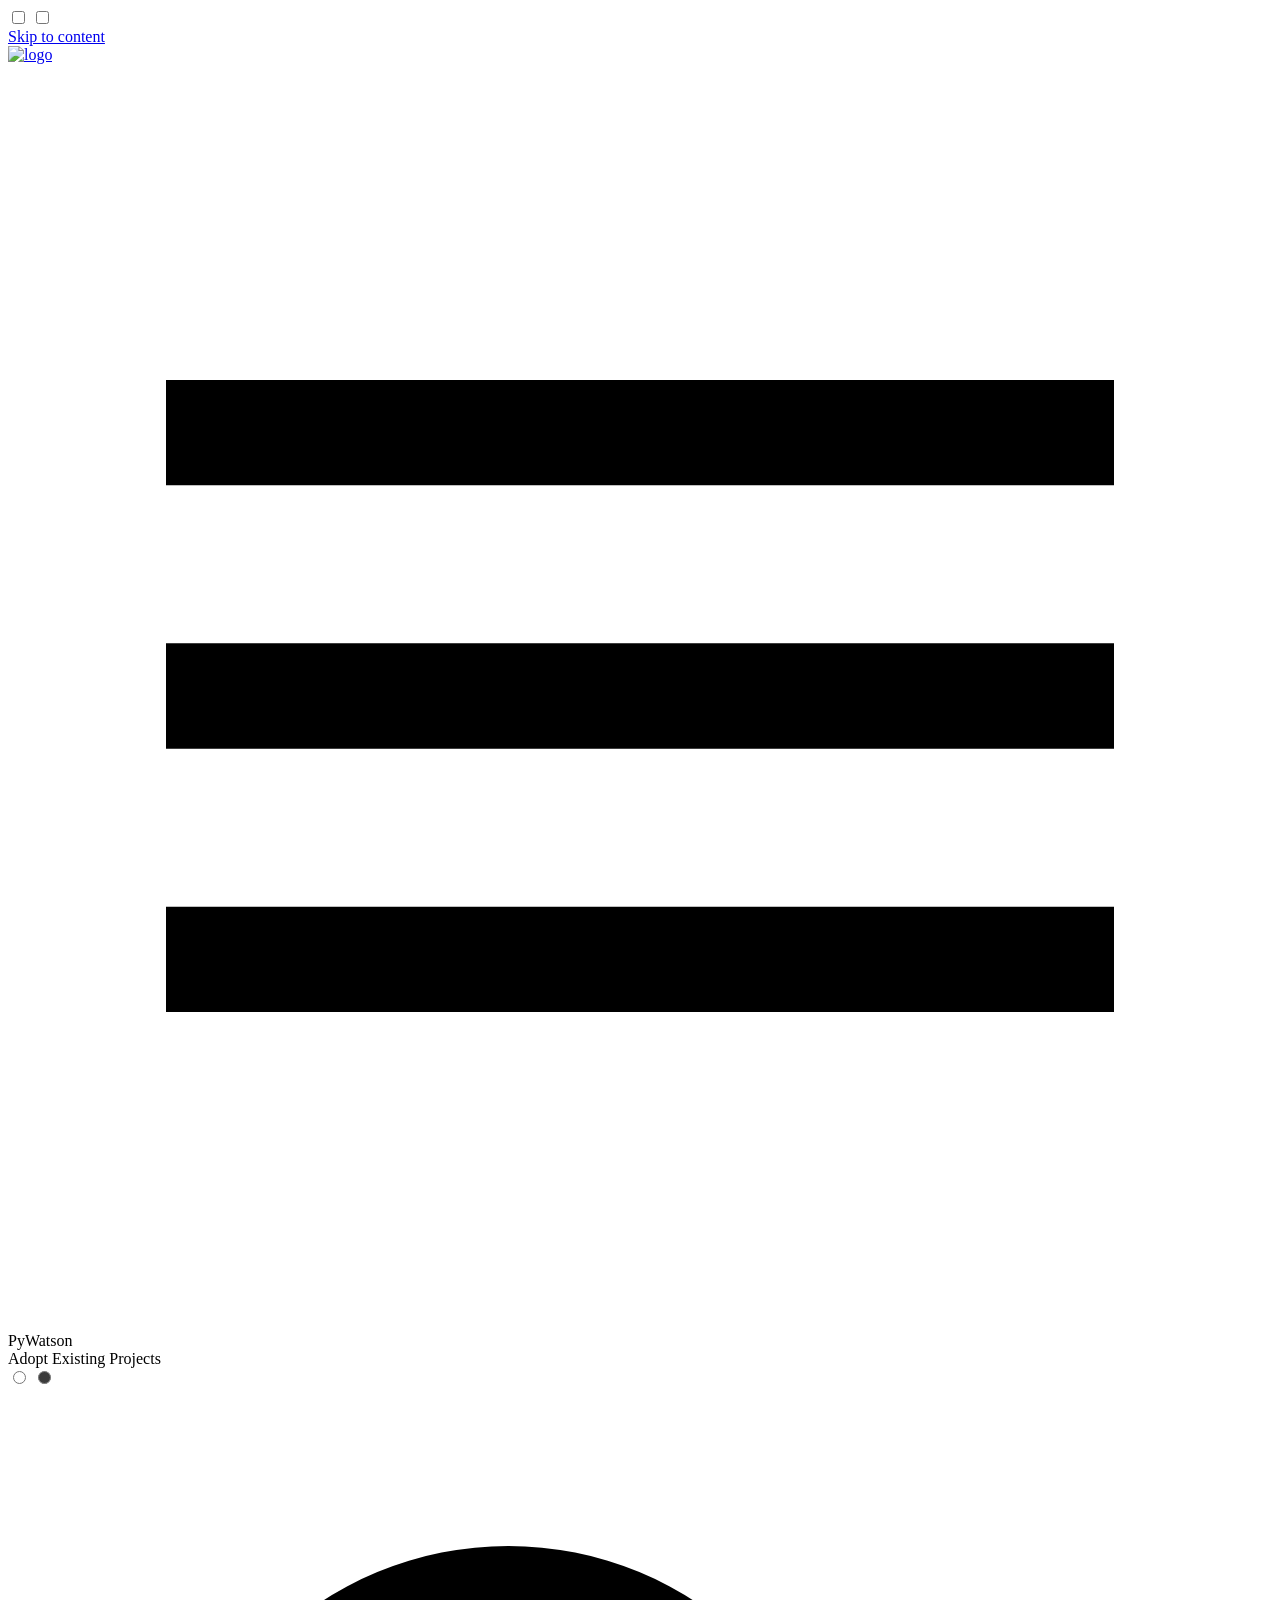
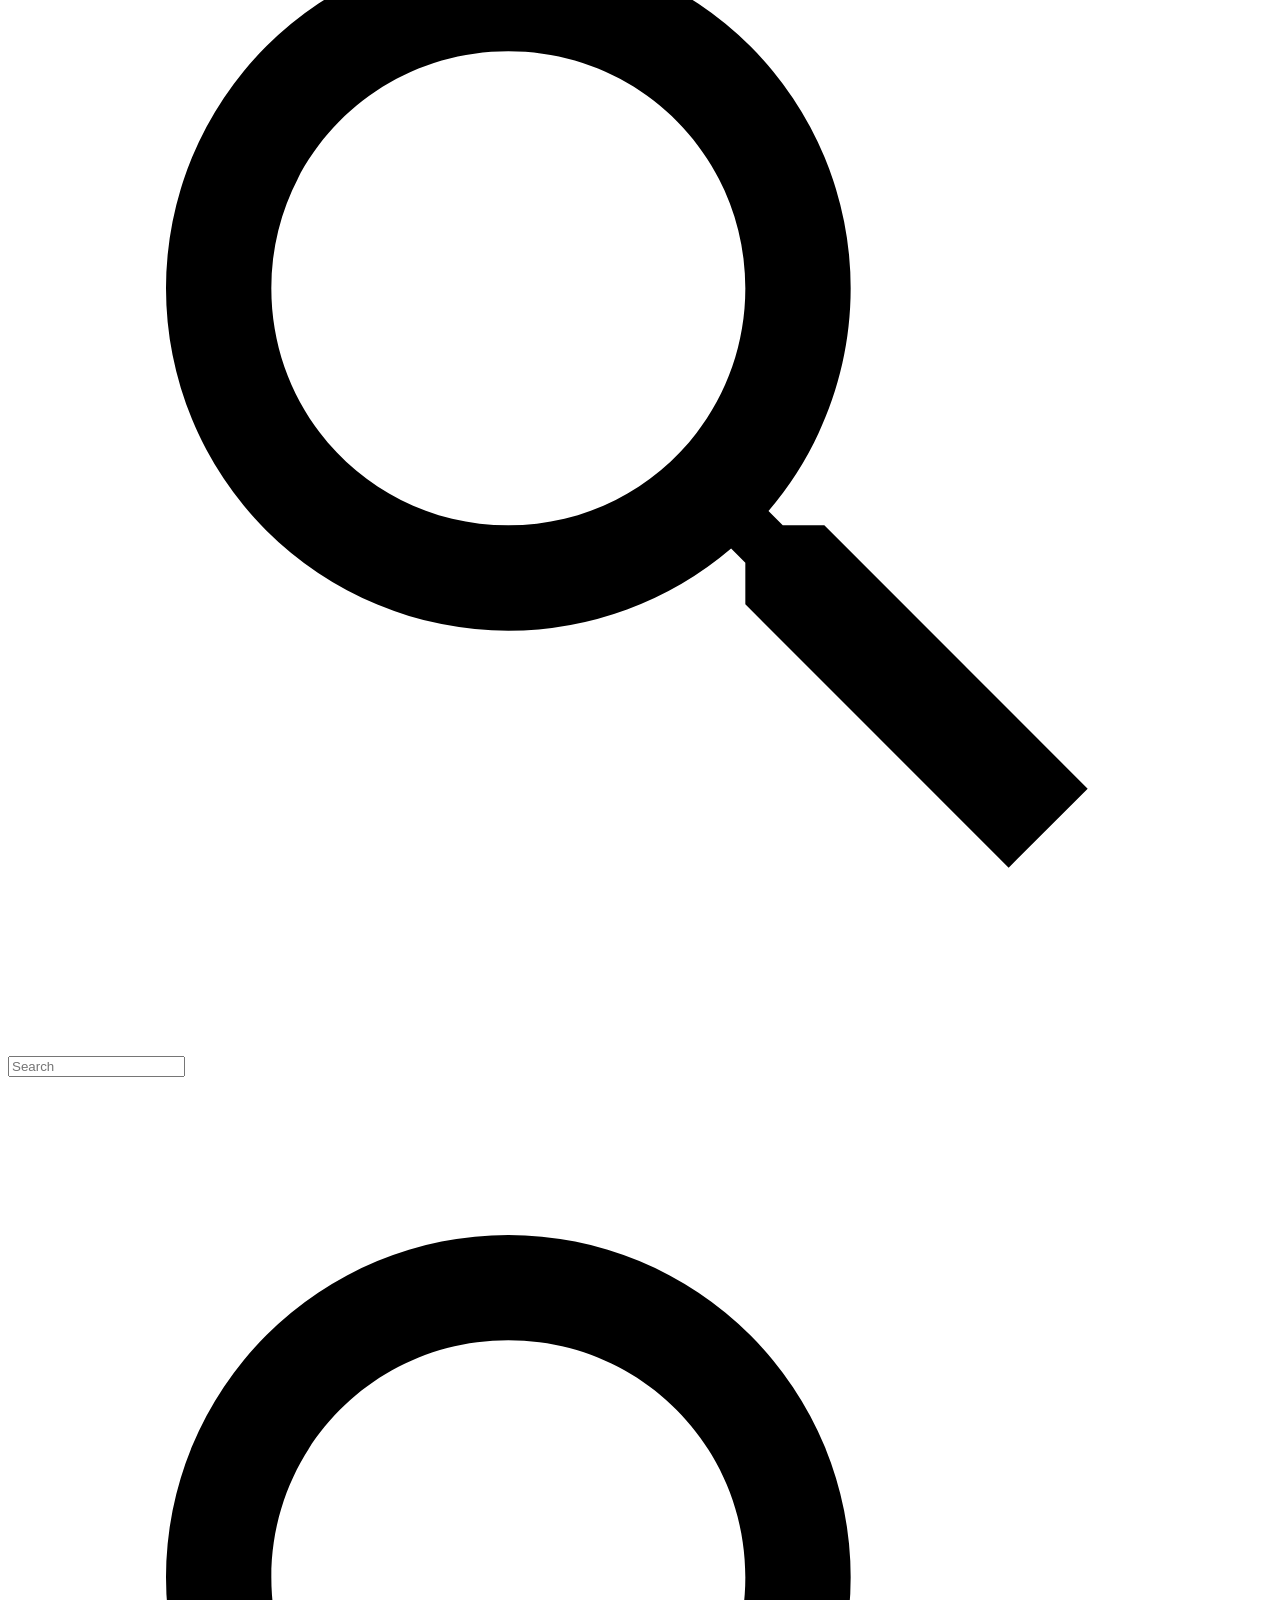
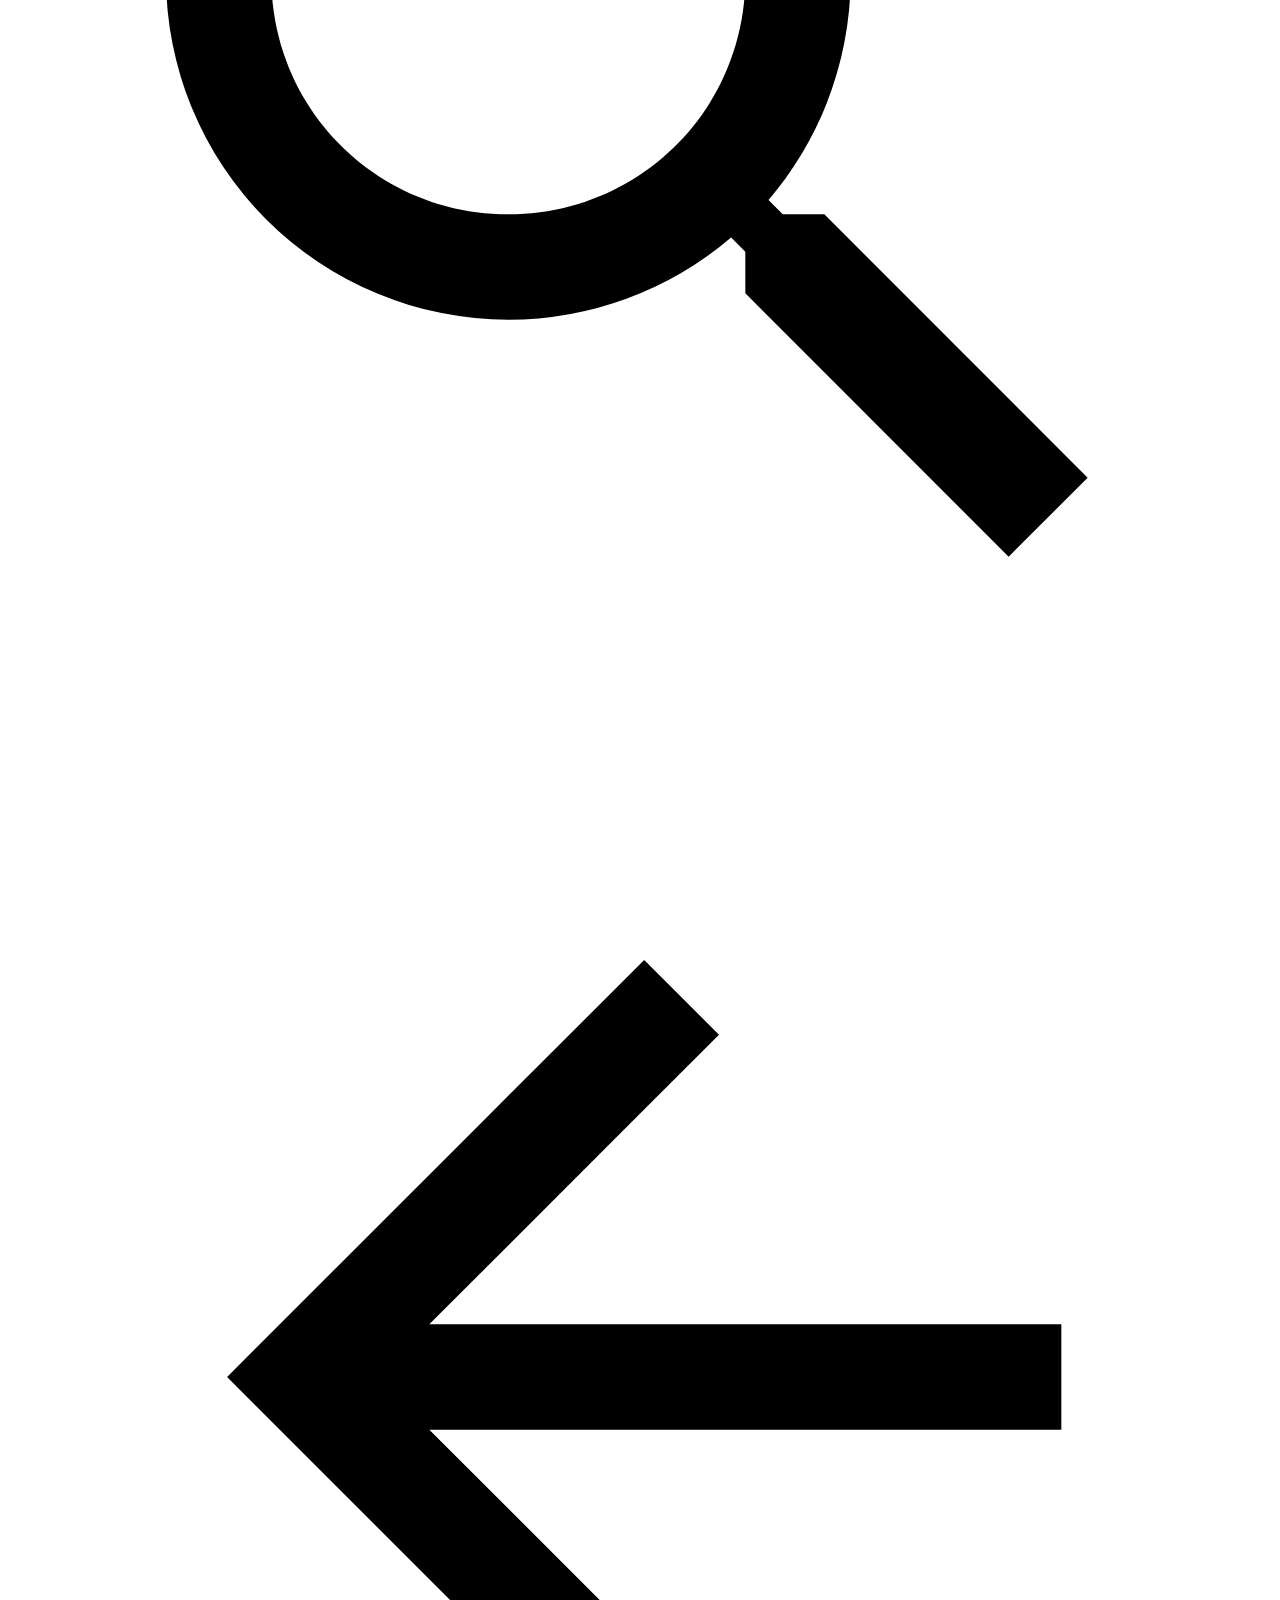
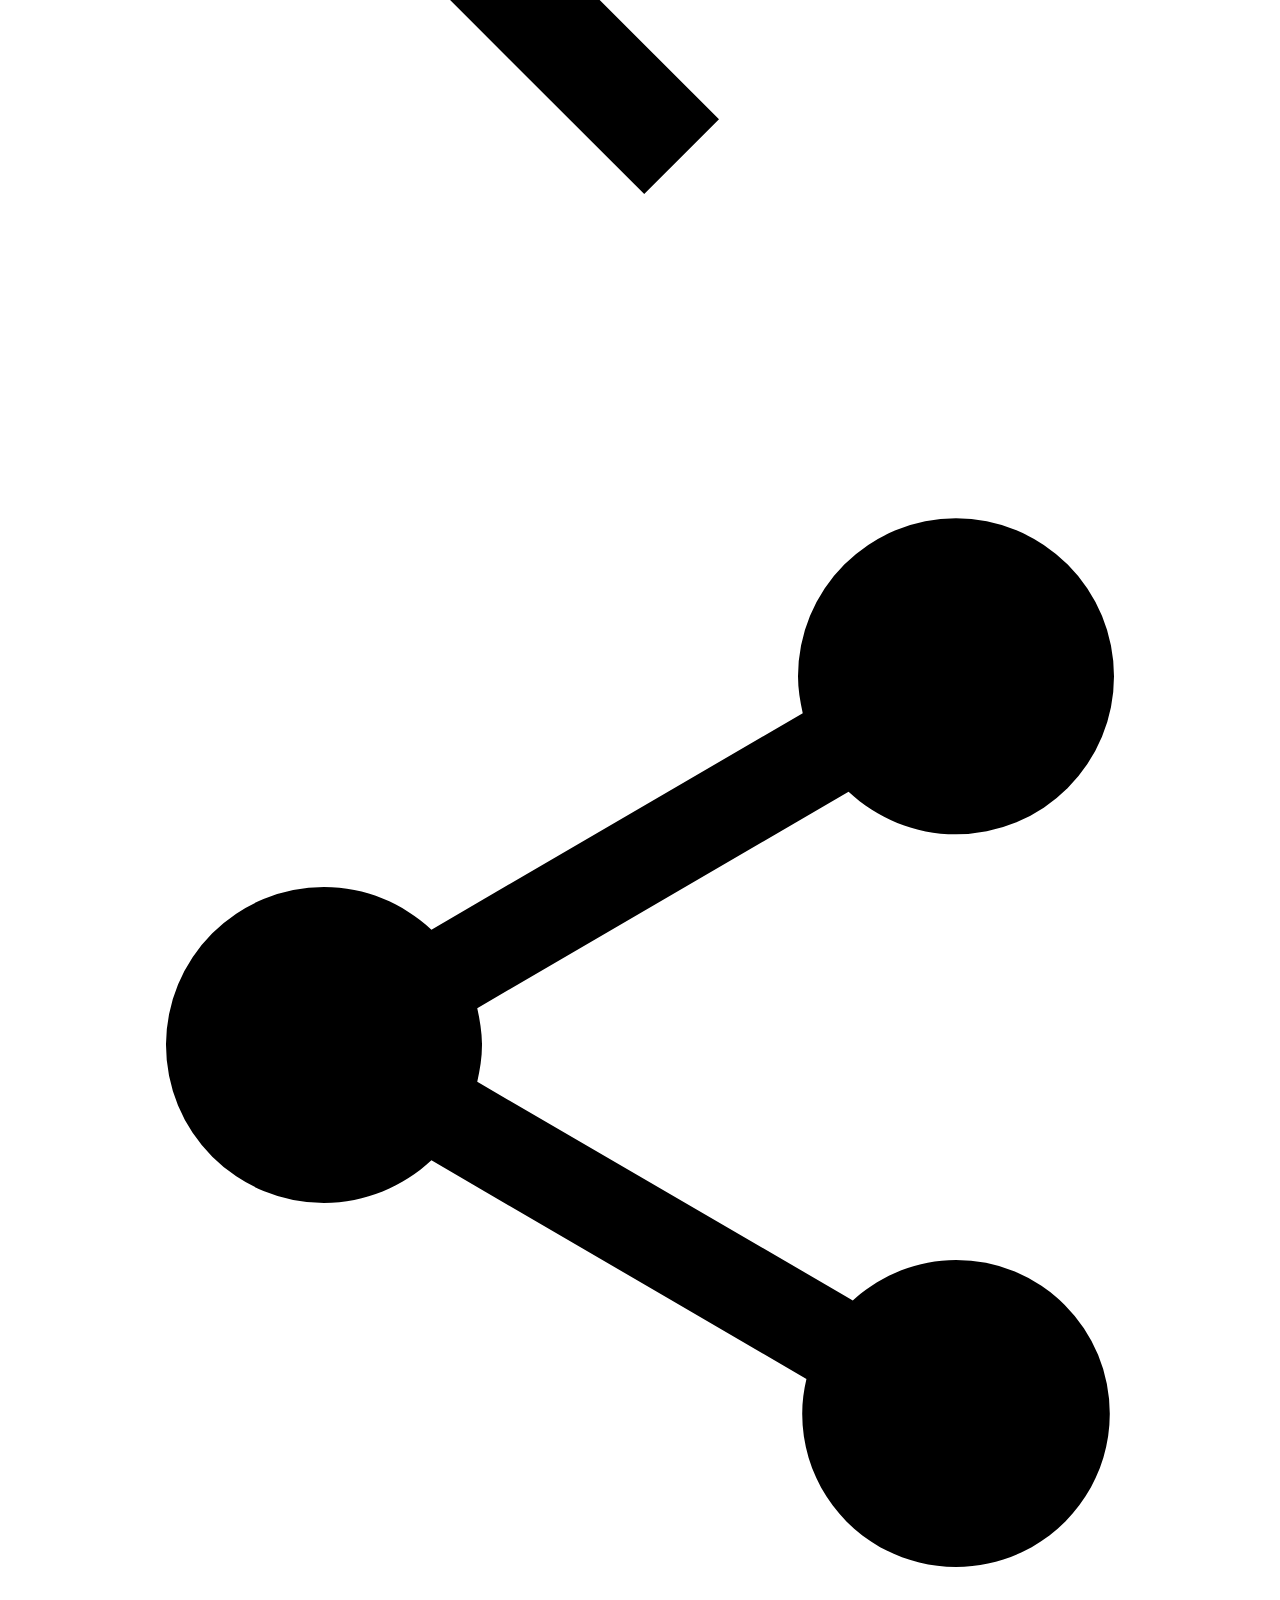
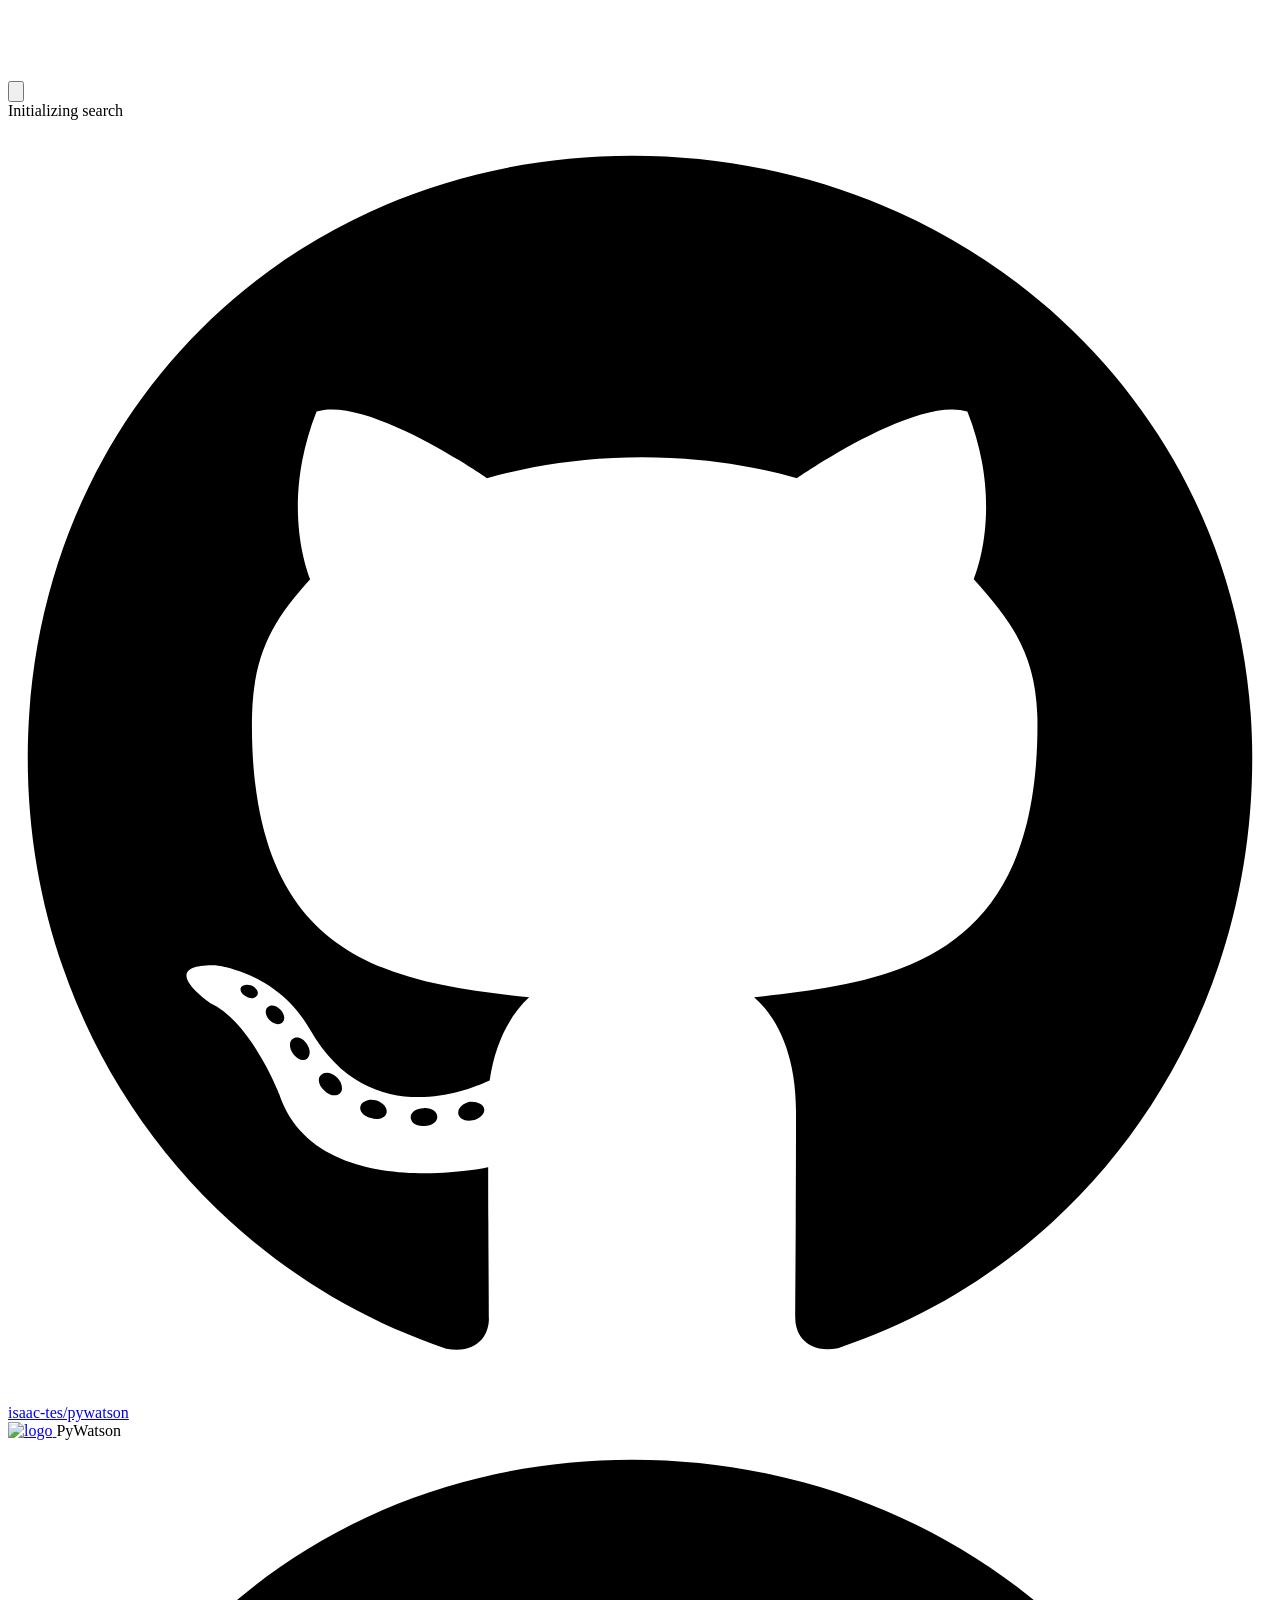
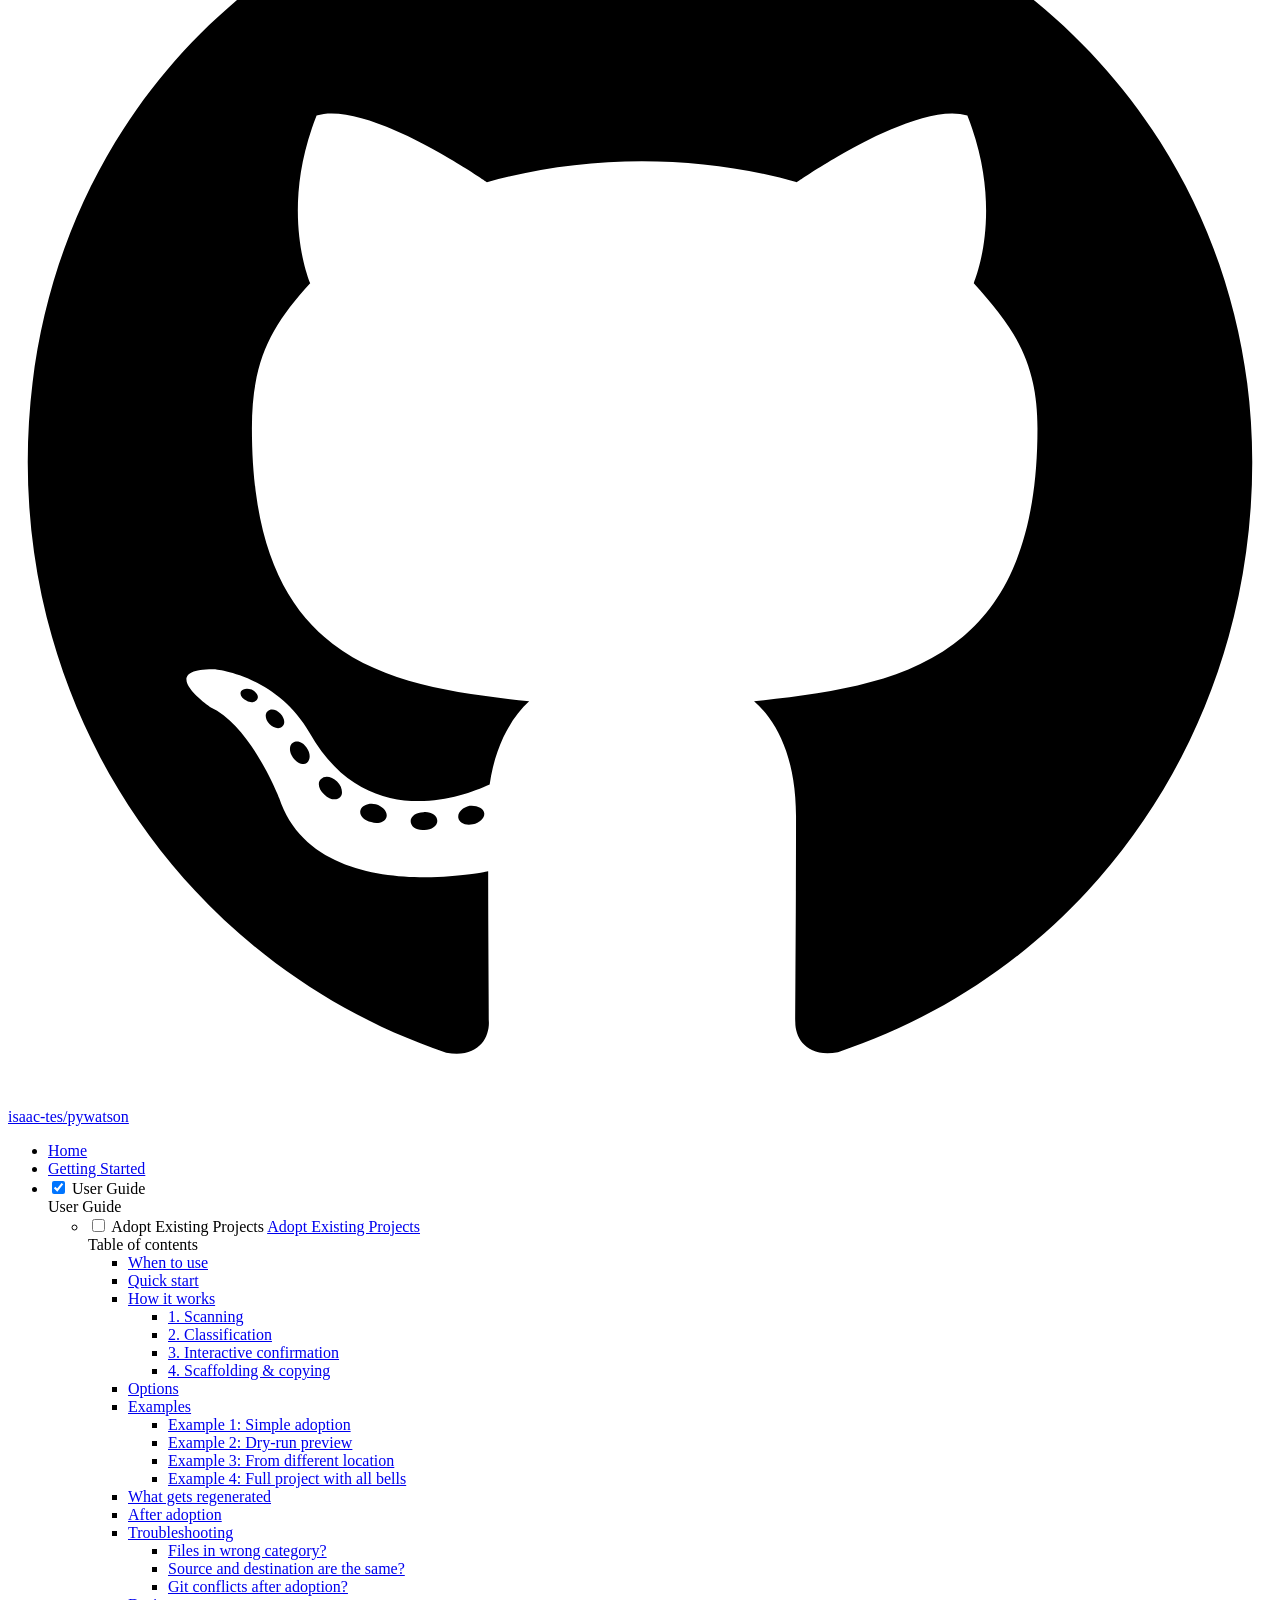
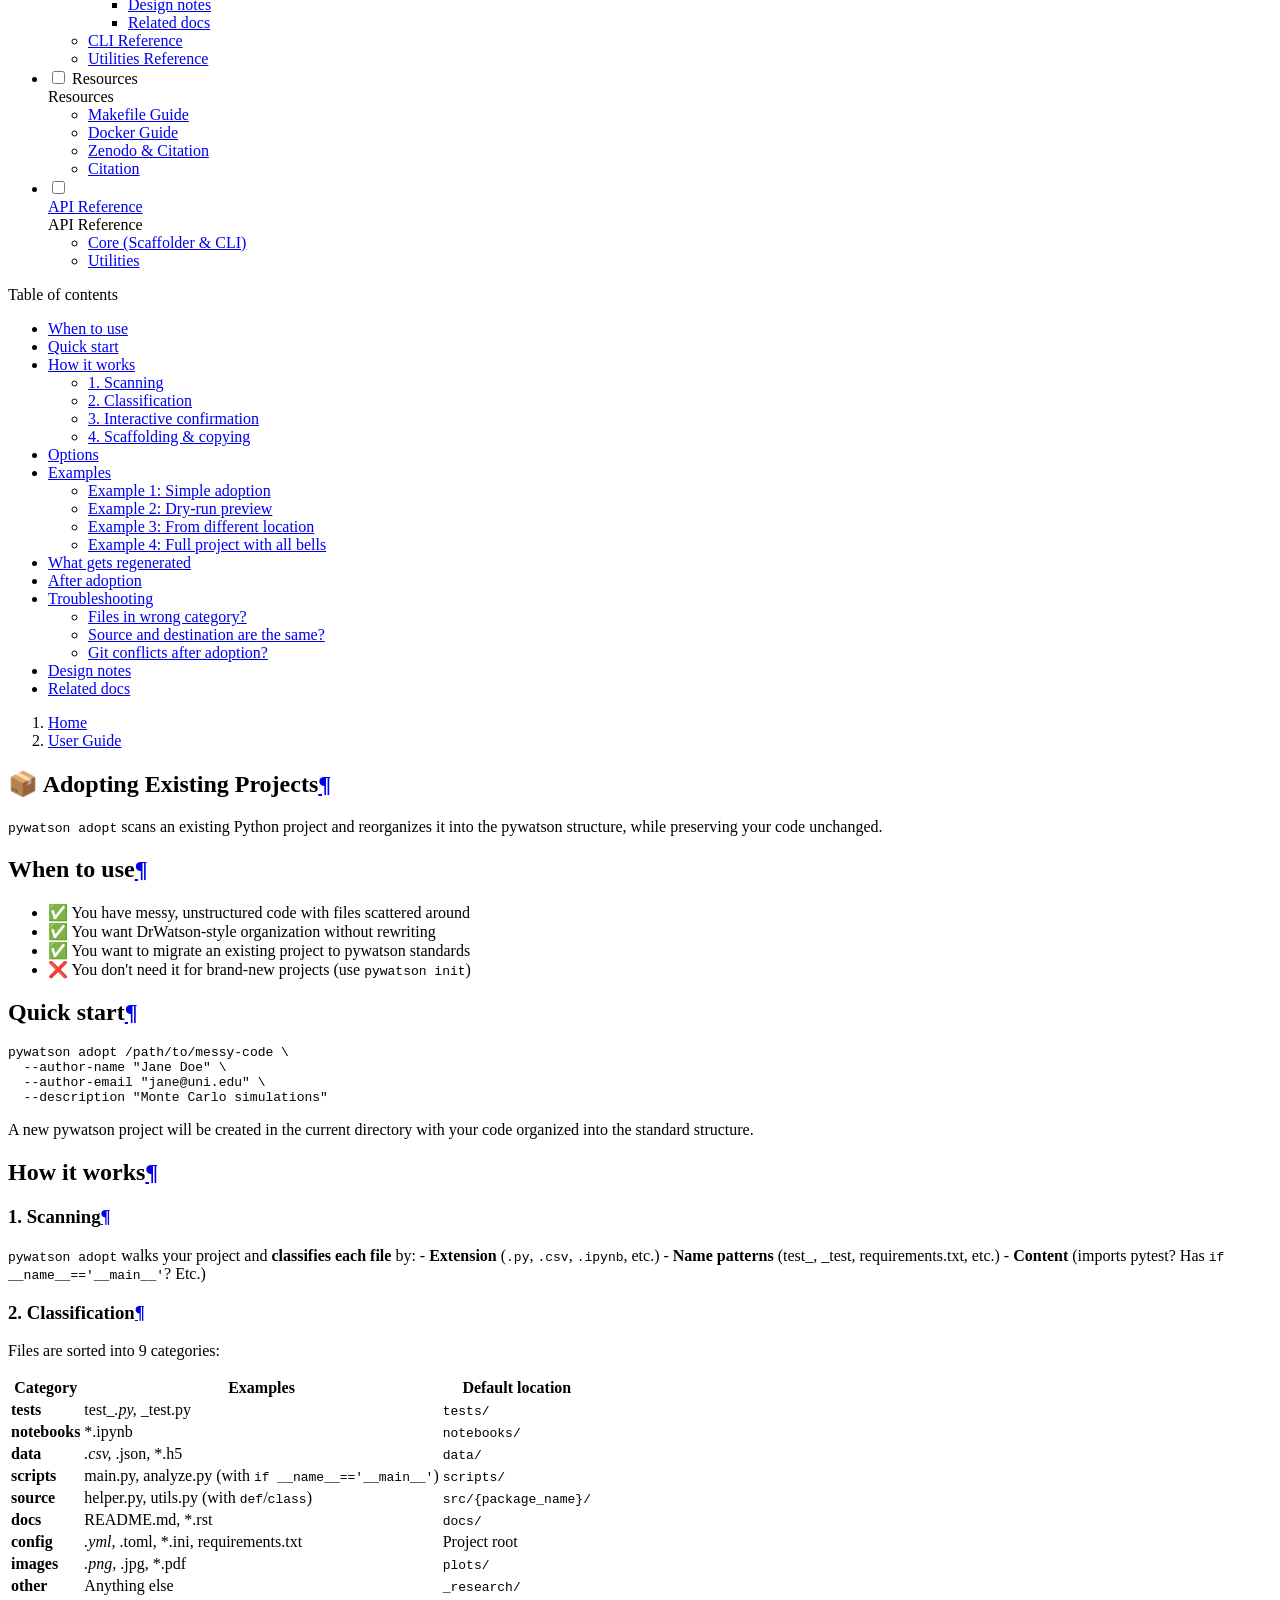
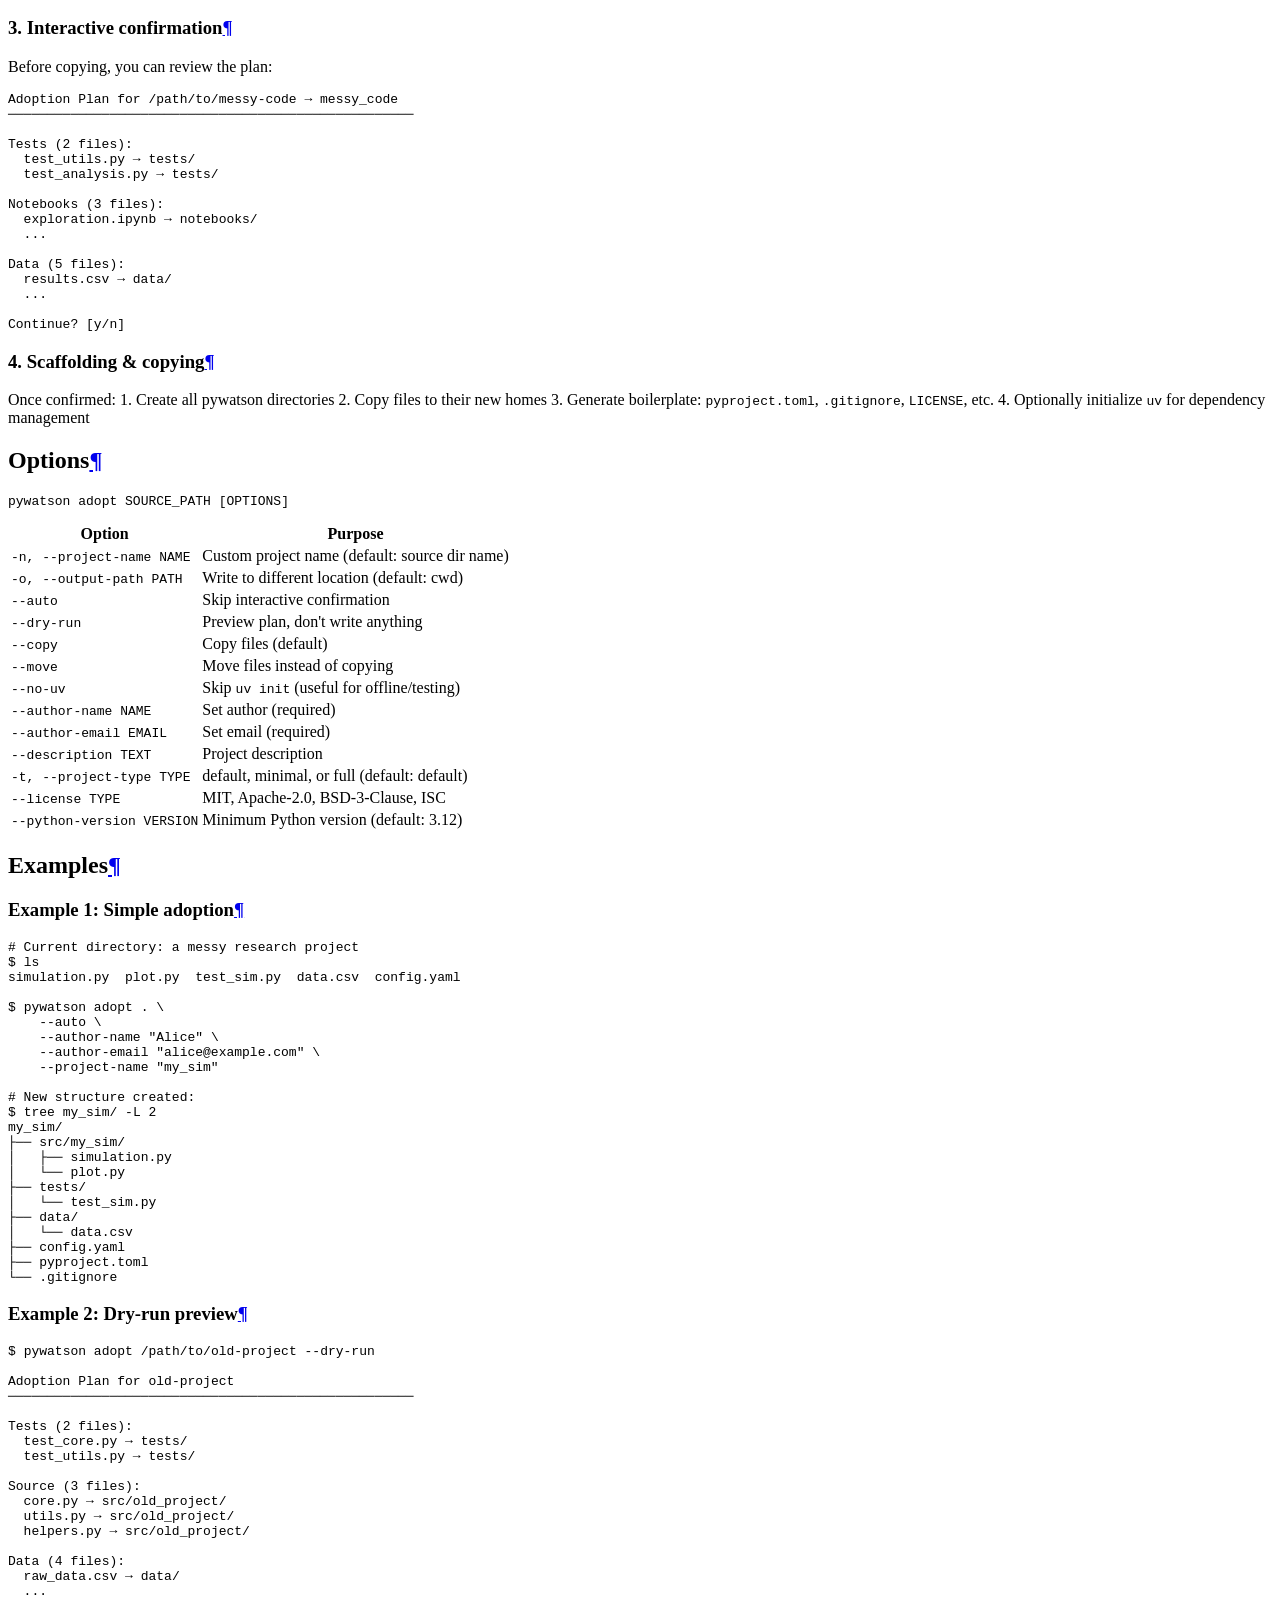
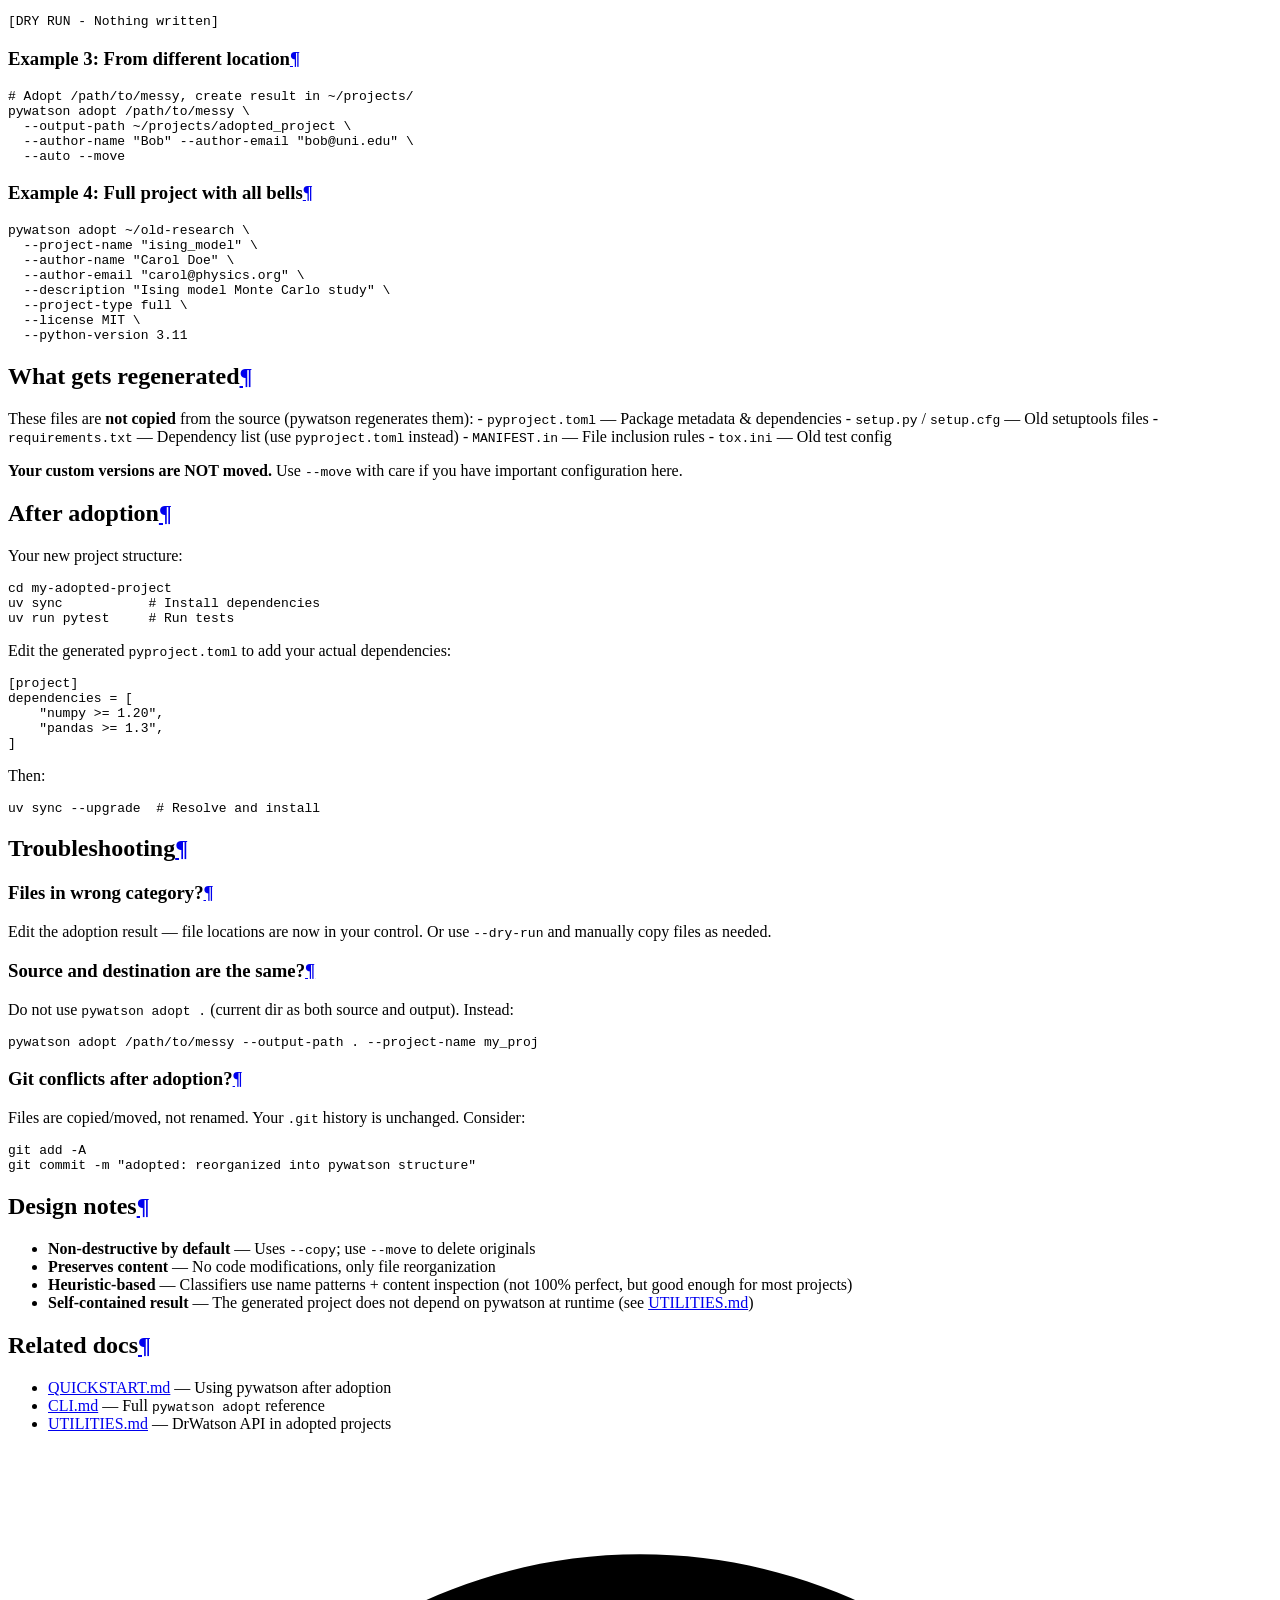
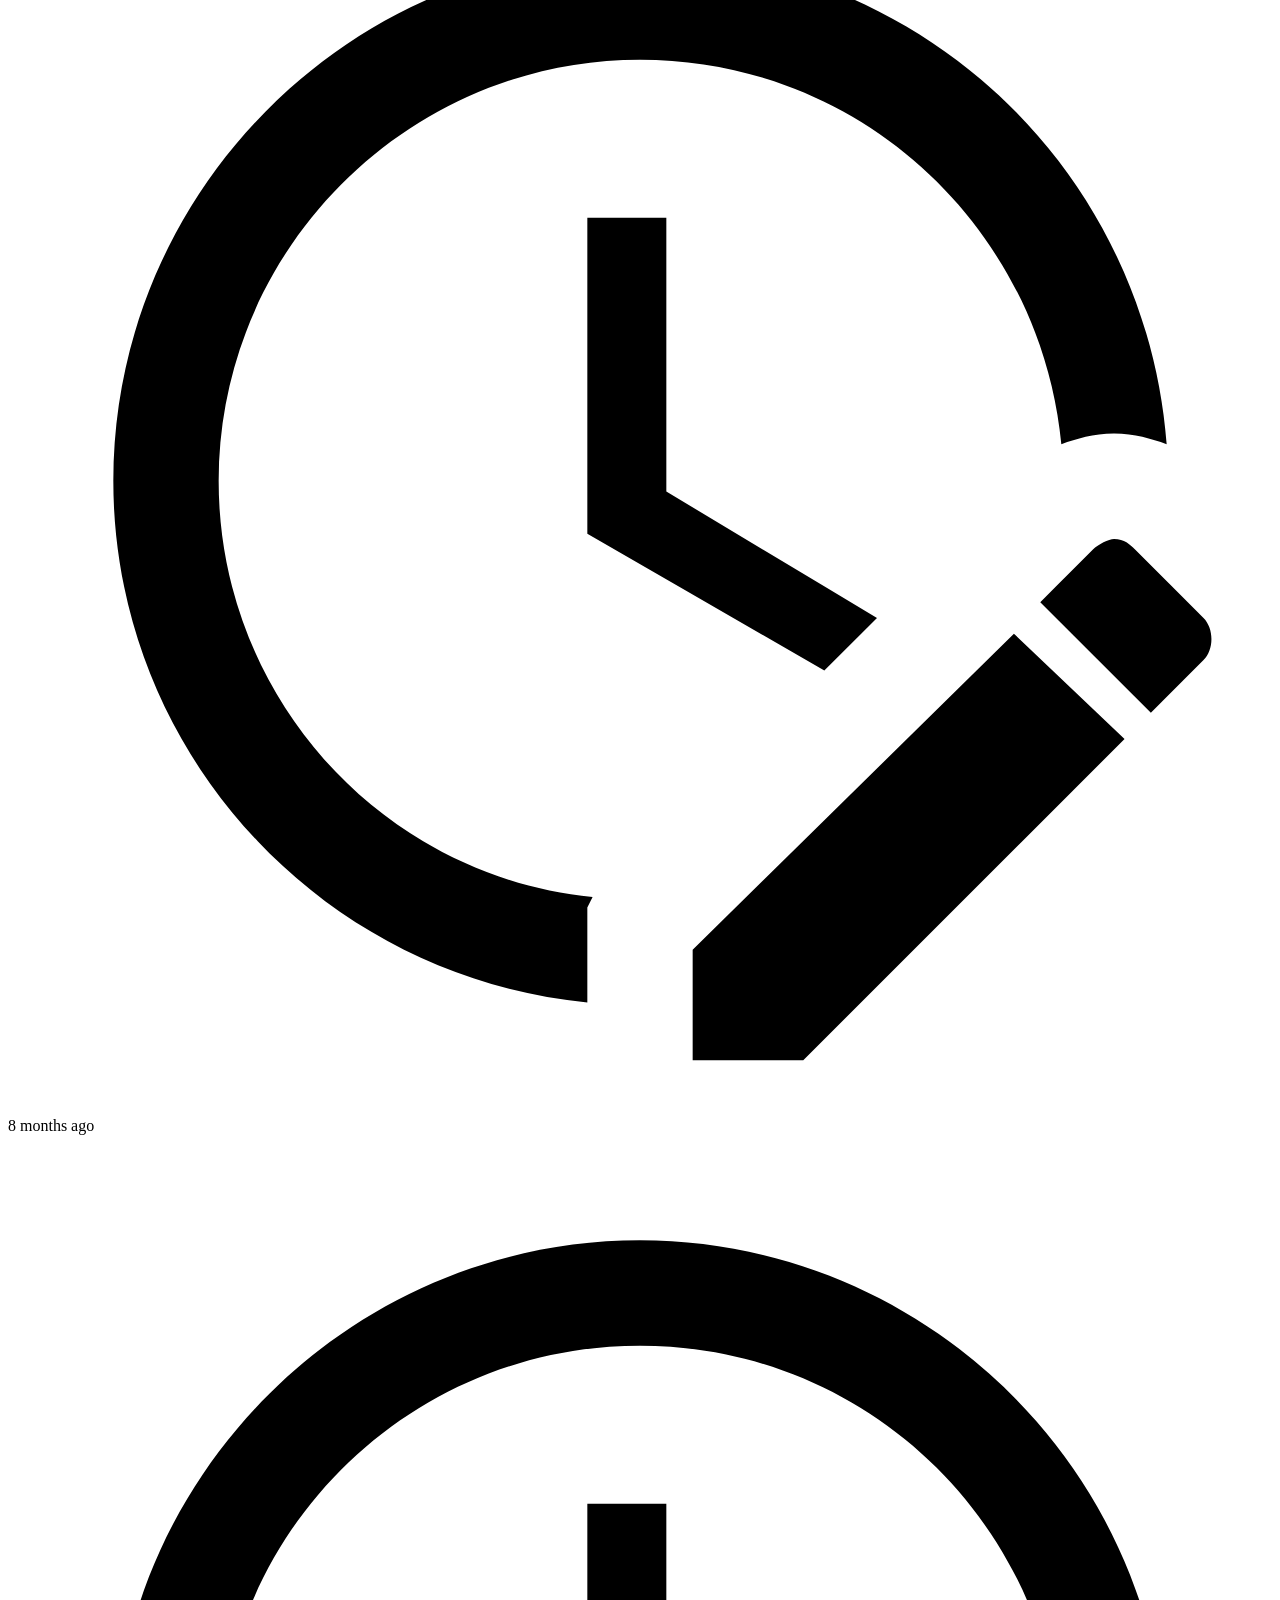
==== commit 76717bec: "Deployed 729334d with MkDocs version: 1.6.1" ====
--- a/ADOPT_GUIDE/index.html
+++ b/ADOPT_GUIDE/index.html
@@ -780,6 +780,10 @@
       
         
       
+        
+      
+        
+      
     
     
     
@@ -832,14 +836,14 @@
   
   
     <li class="md-nav__item">
-      <a href="../DOCKER_GUIDE/" class="md-nav__link">
+      <a href="../MAKEFILE_GUIDE/" class="md-nav__link">
         
   
   
   <span class="md-ellipsis">
     
   
-    Docker Guide
+    Makefile Guide
   
 
     
@@ -860,6 +864,34 @@
   
   
     <li class="md-nav__item">
+      <a href="../DOCKER_GUIDE/" class="md-nav__link">
+        
+  
+  
+  <span class="md-ellipsis">
+    
+  
+    Docker Guide
+  
+
+    
+  </span>
+  
+  
+
+      </a>
+    </li>
+  
+
+              
+            
+              
+                
+  
+  
+  
+  
+    <li class="md-nav__item">
       <a href="../ZENODO/" class="md-nav__link">
         
   
@@ -868,6 +900,34 @@
     
   
     Zenodo & Citation
+  
+
+    
+  </span>
+  
+  
+
+      </a>
+    </li>
+  
+
+              
+            
+              
+                
+  
+  
+  
+  
+    <li class="md-nav__item">
+      <a href="../citation/" class="md-nav__link">
+        
+  
+  
+  <span class="md-ellipsis">
+    
+  
+    Citation
   
 
     
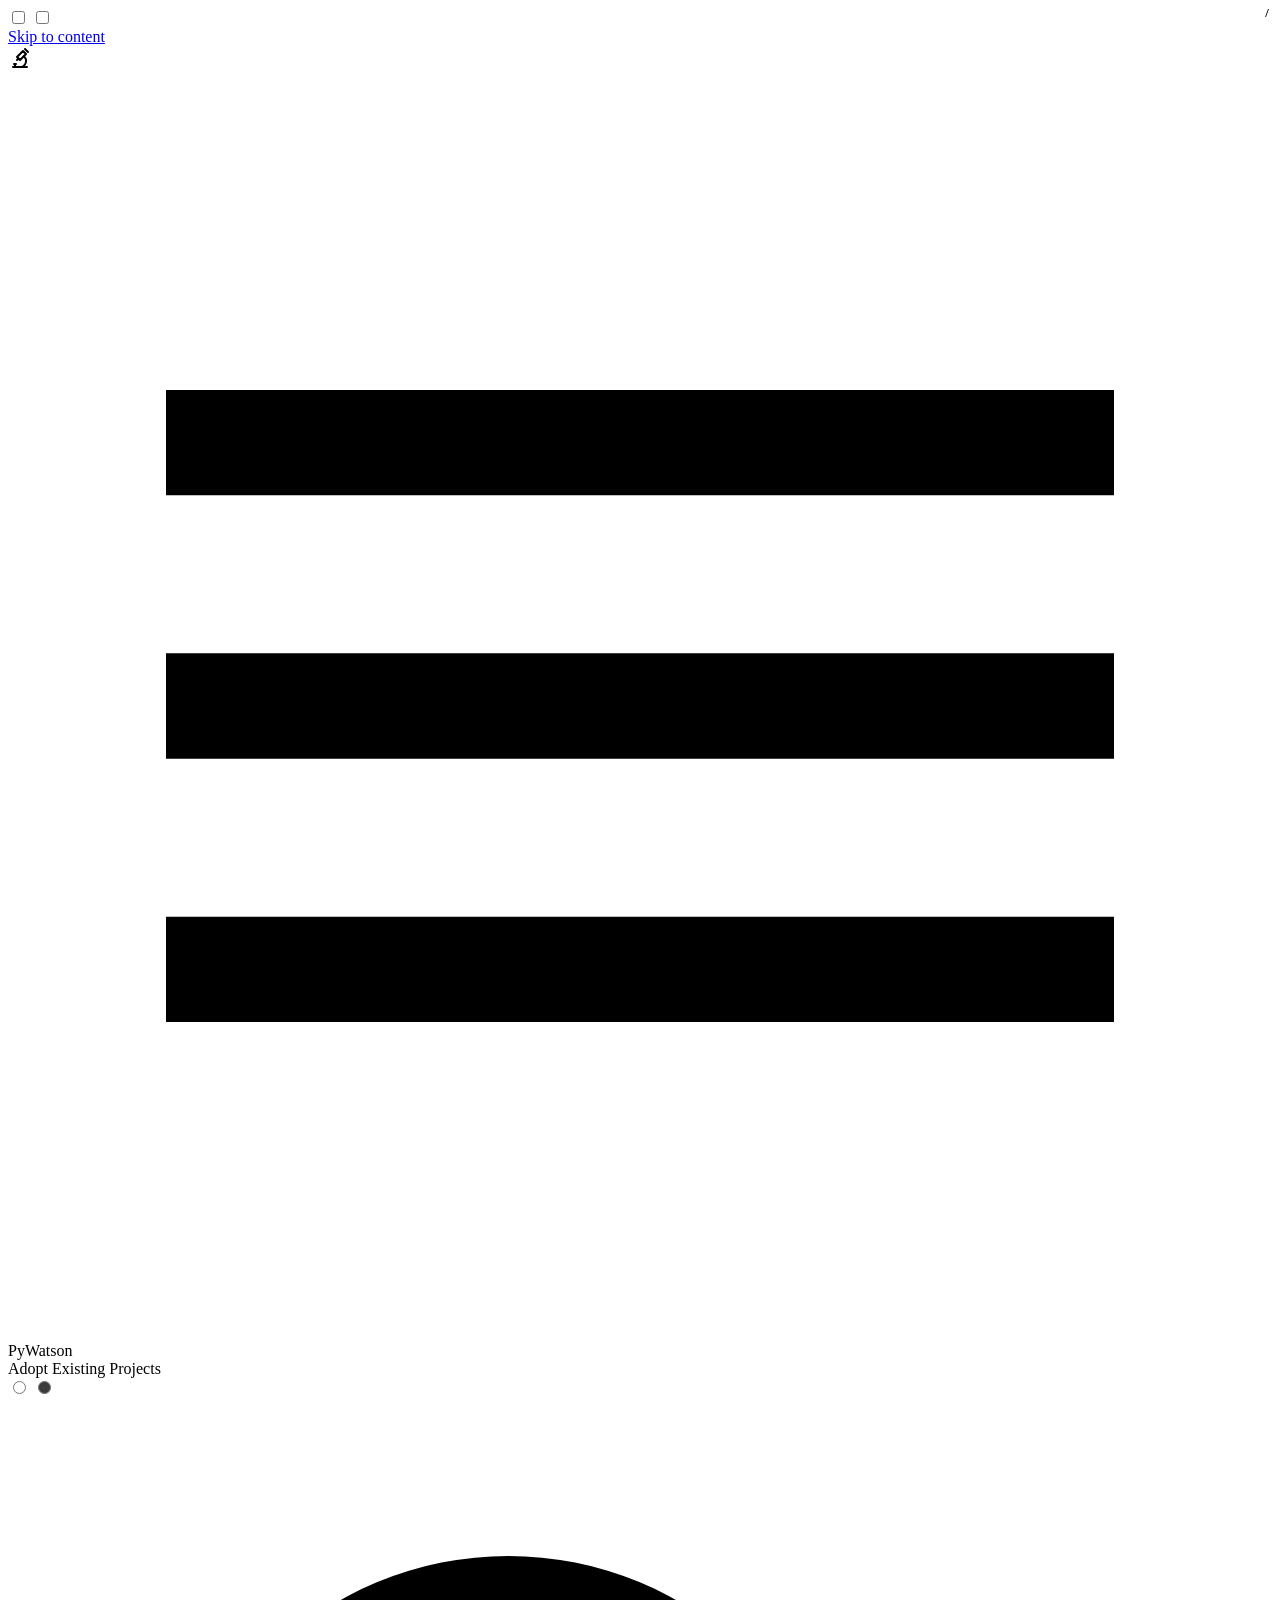
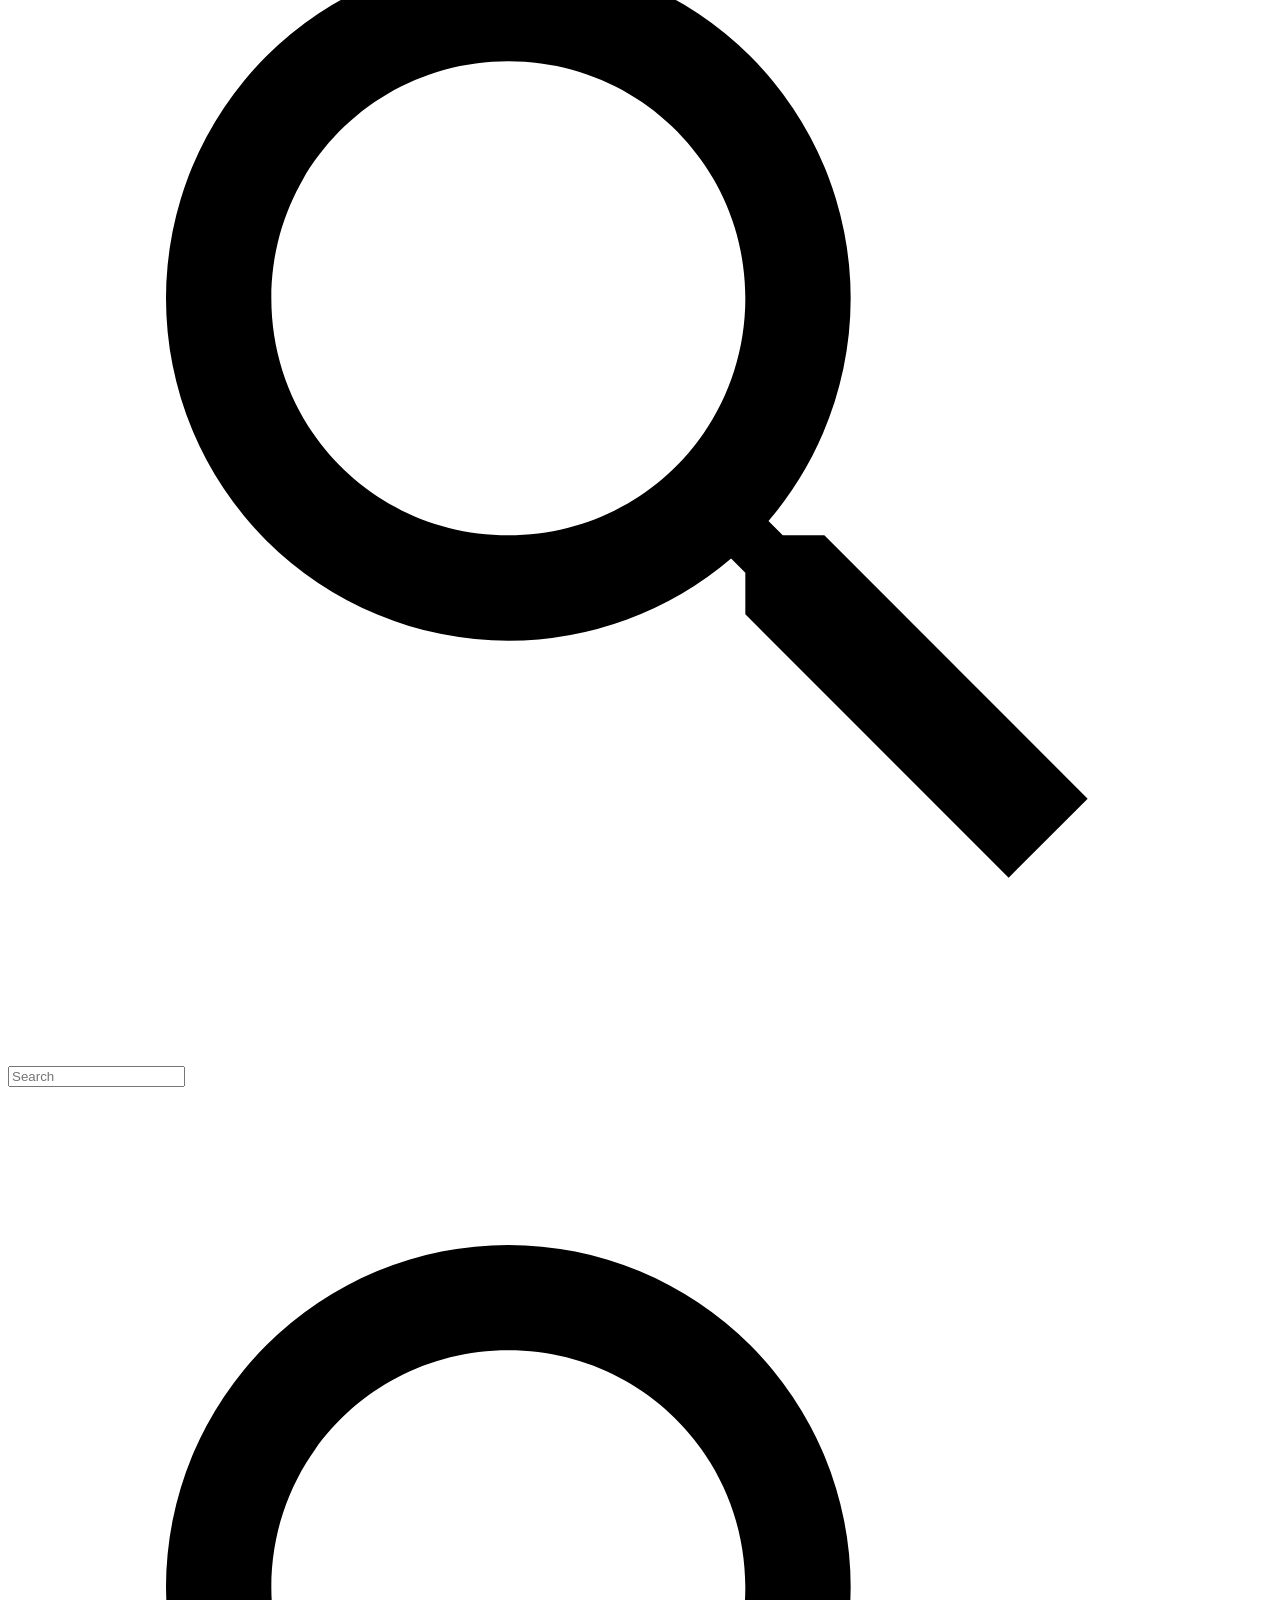
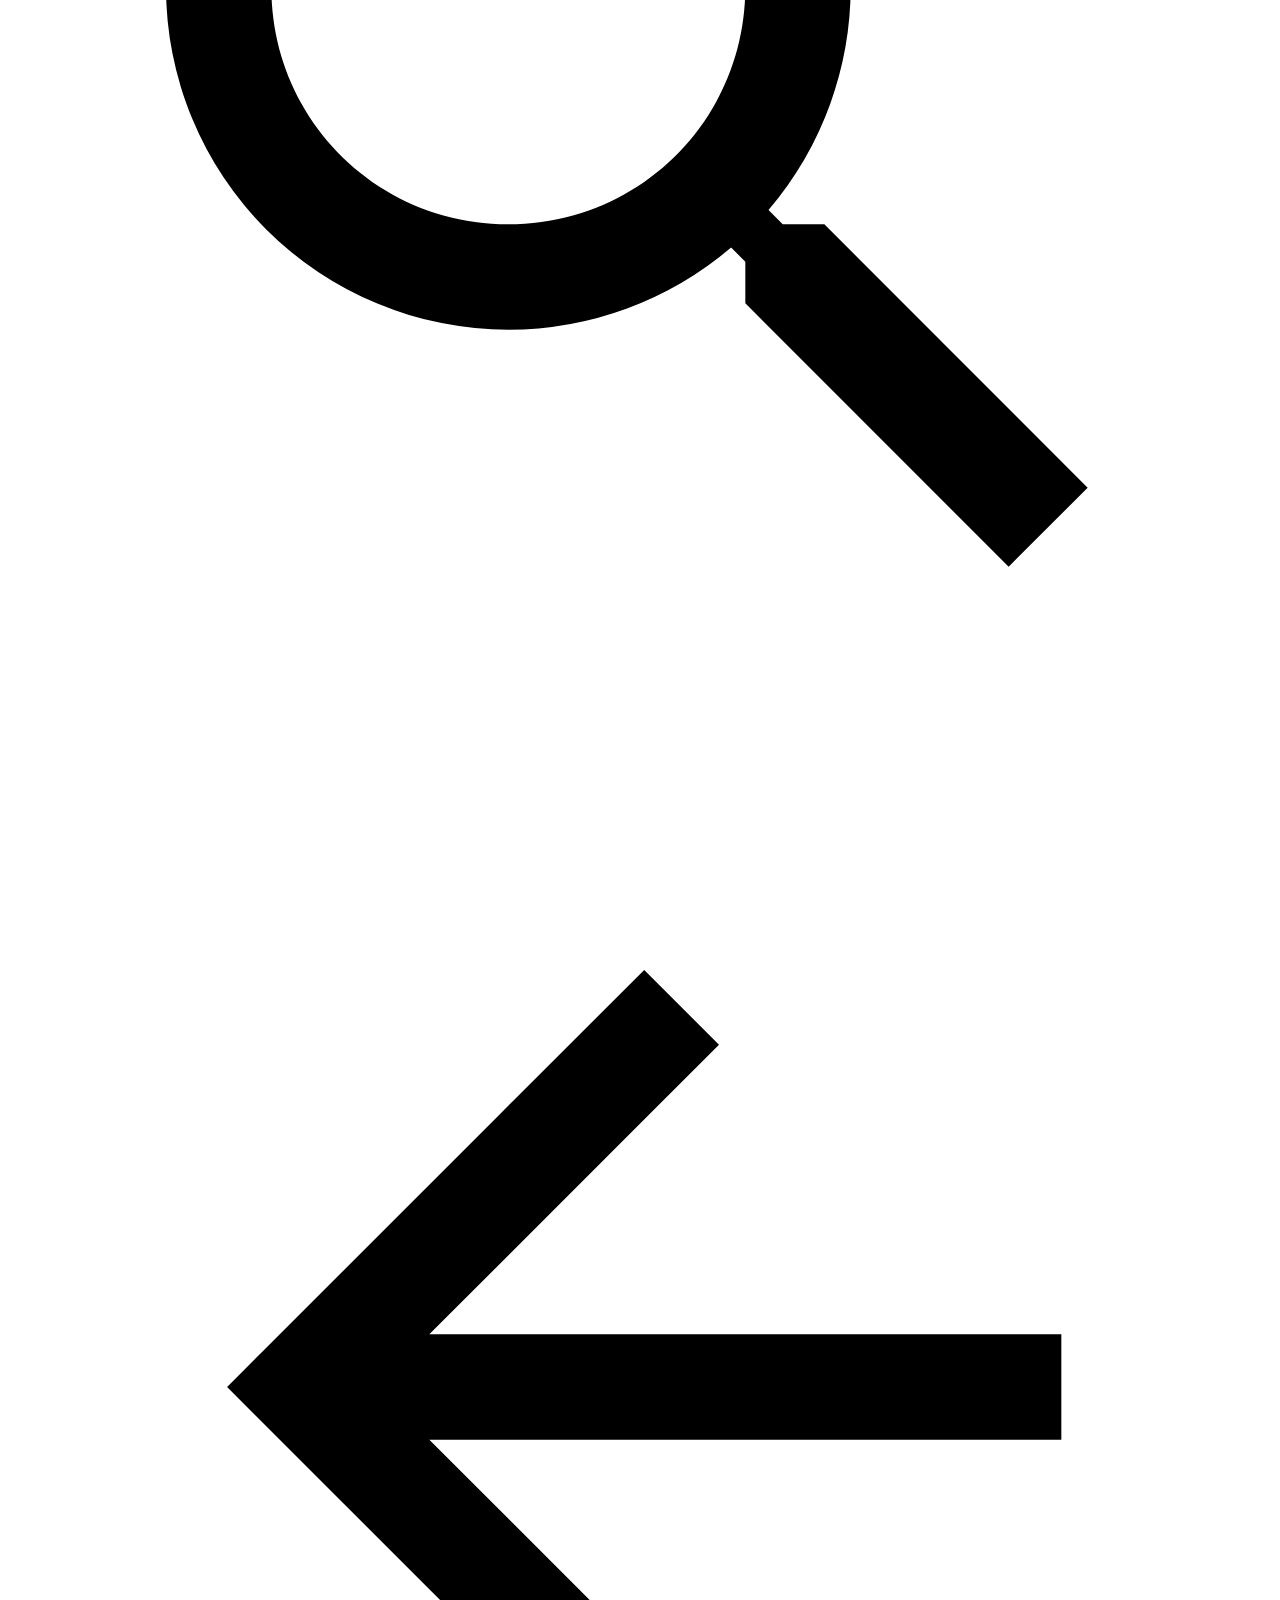
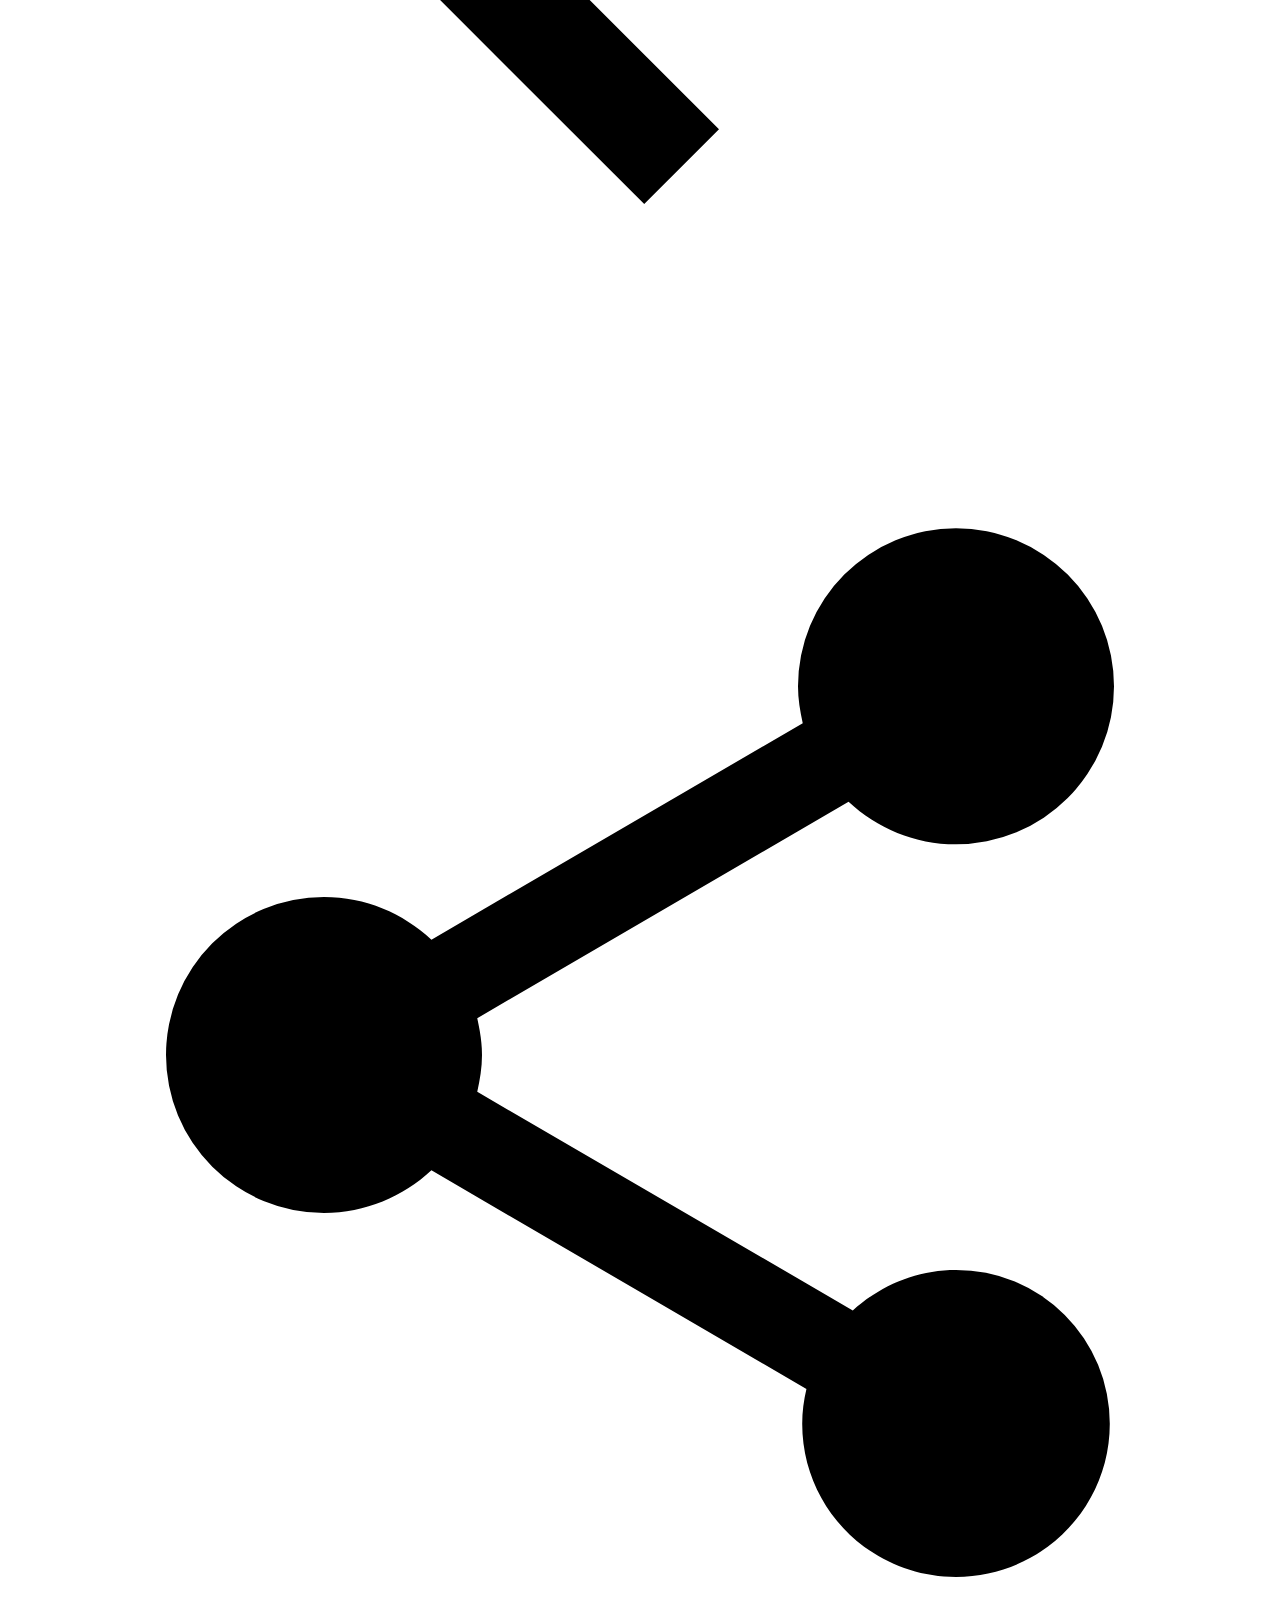
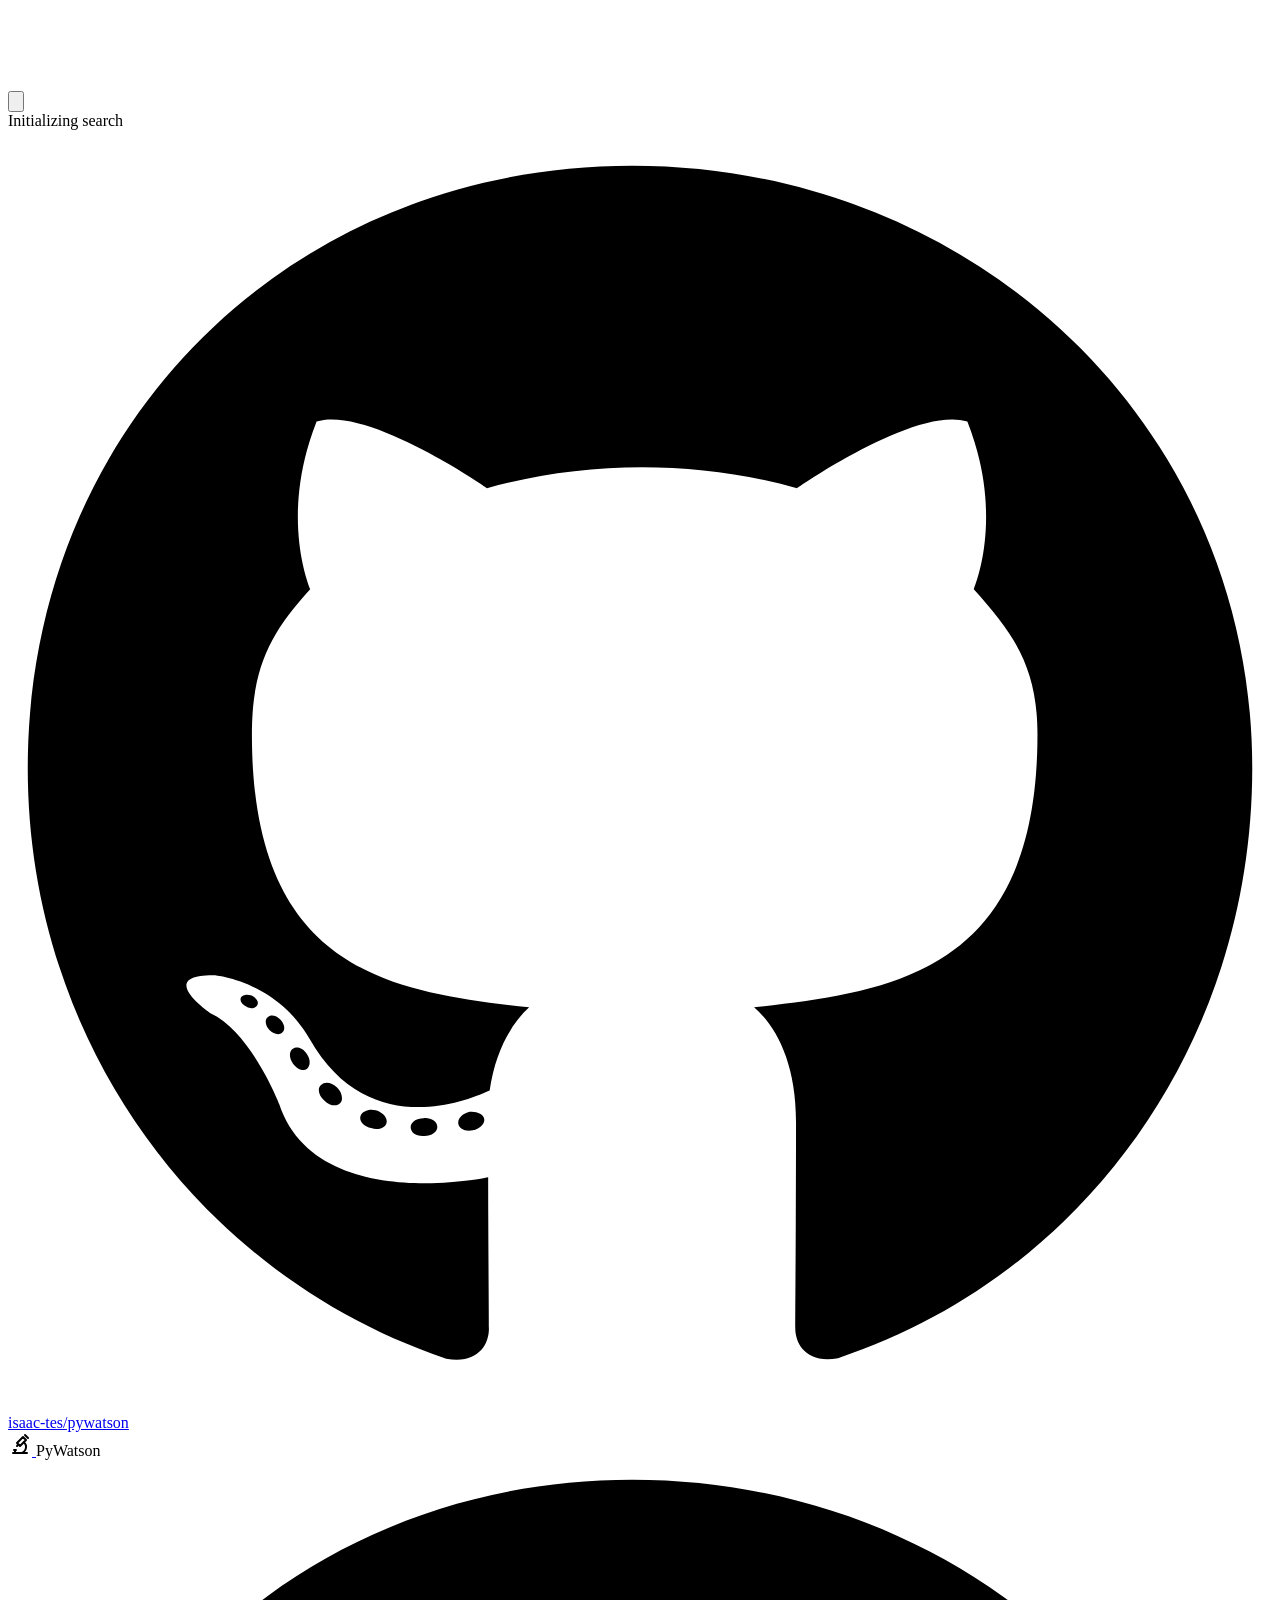
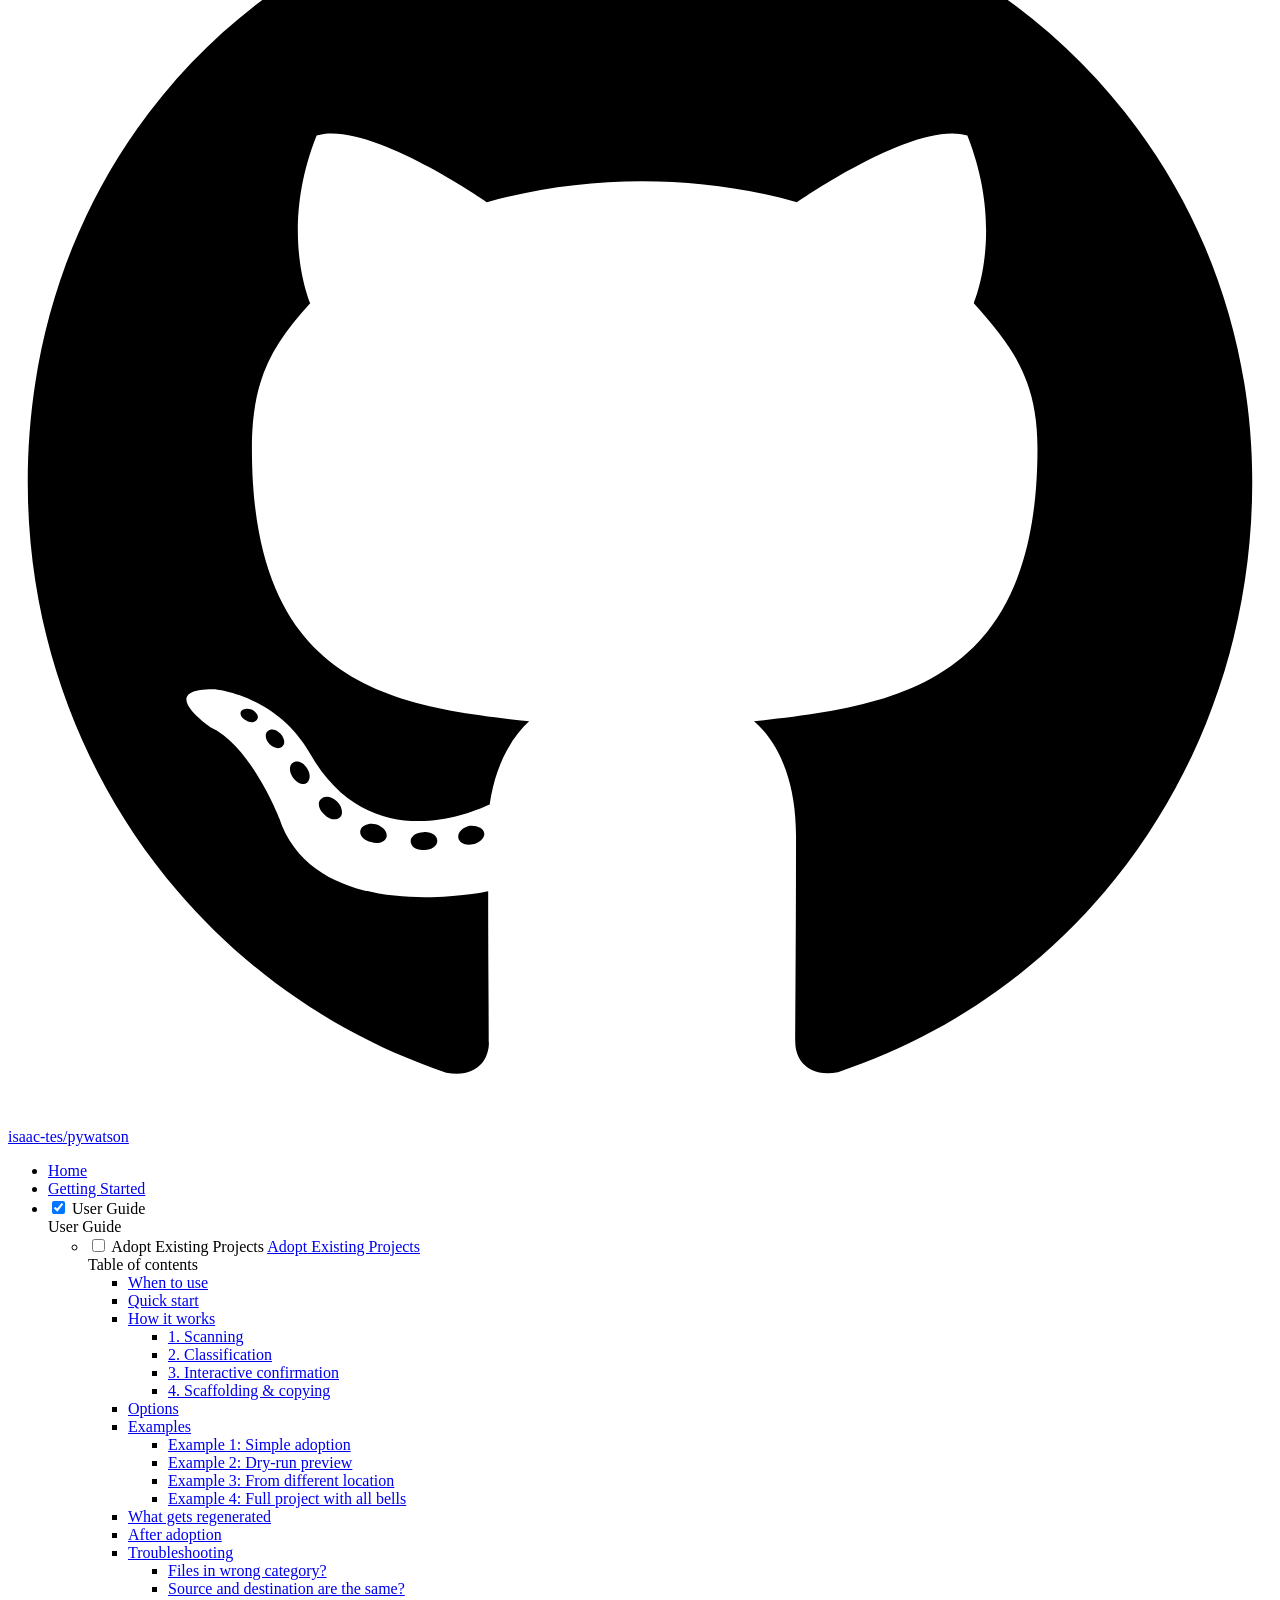
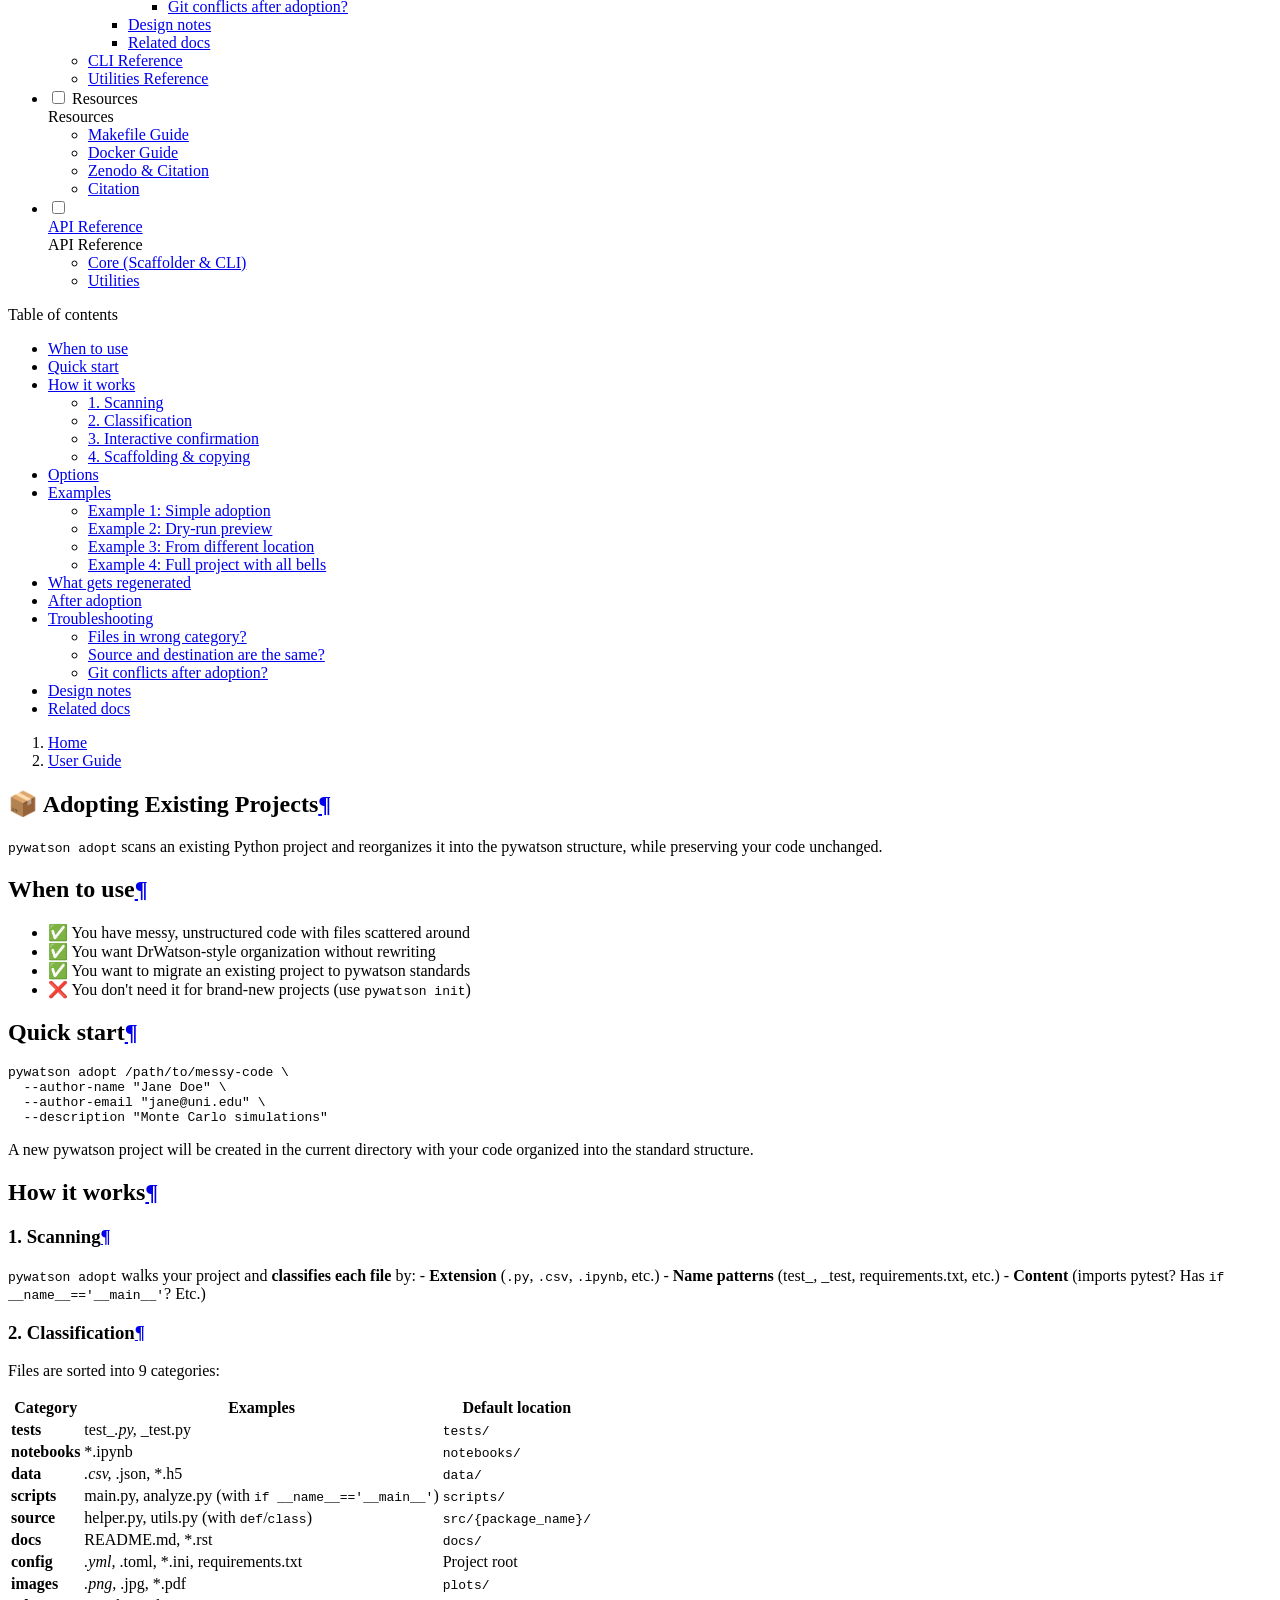
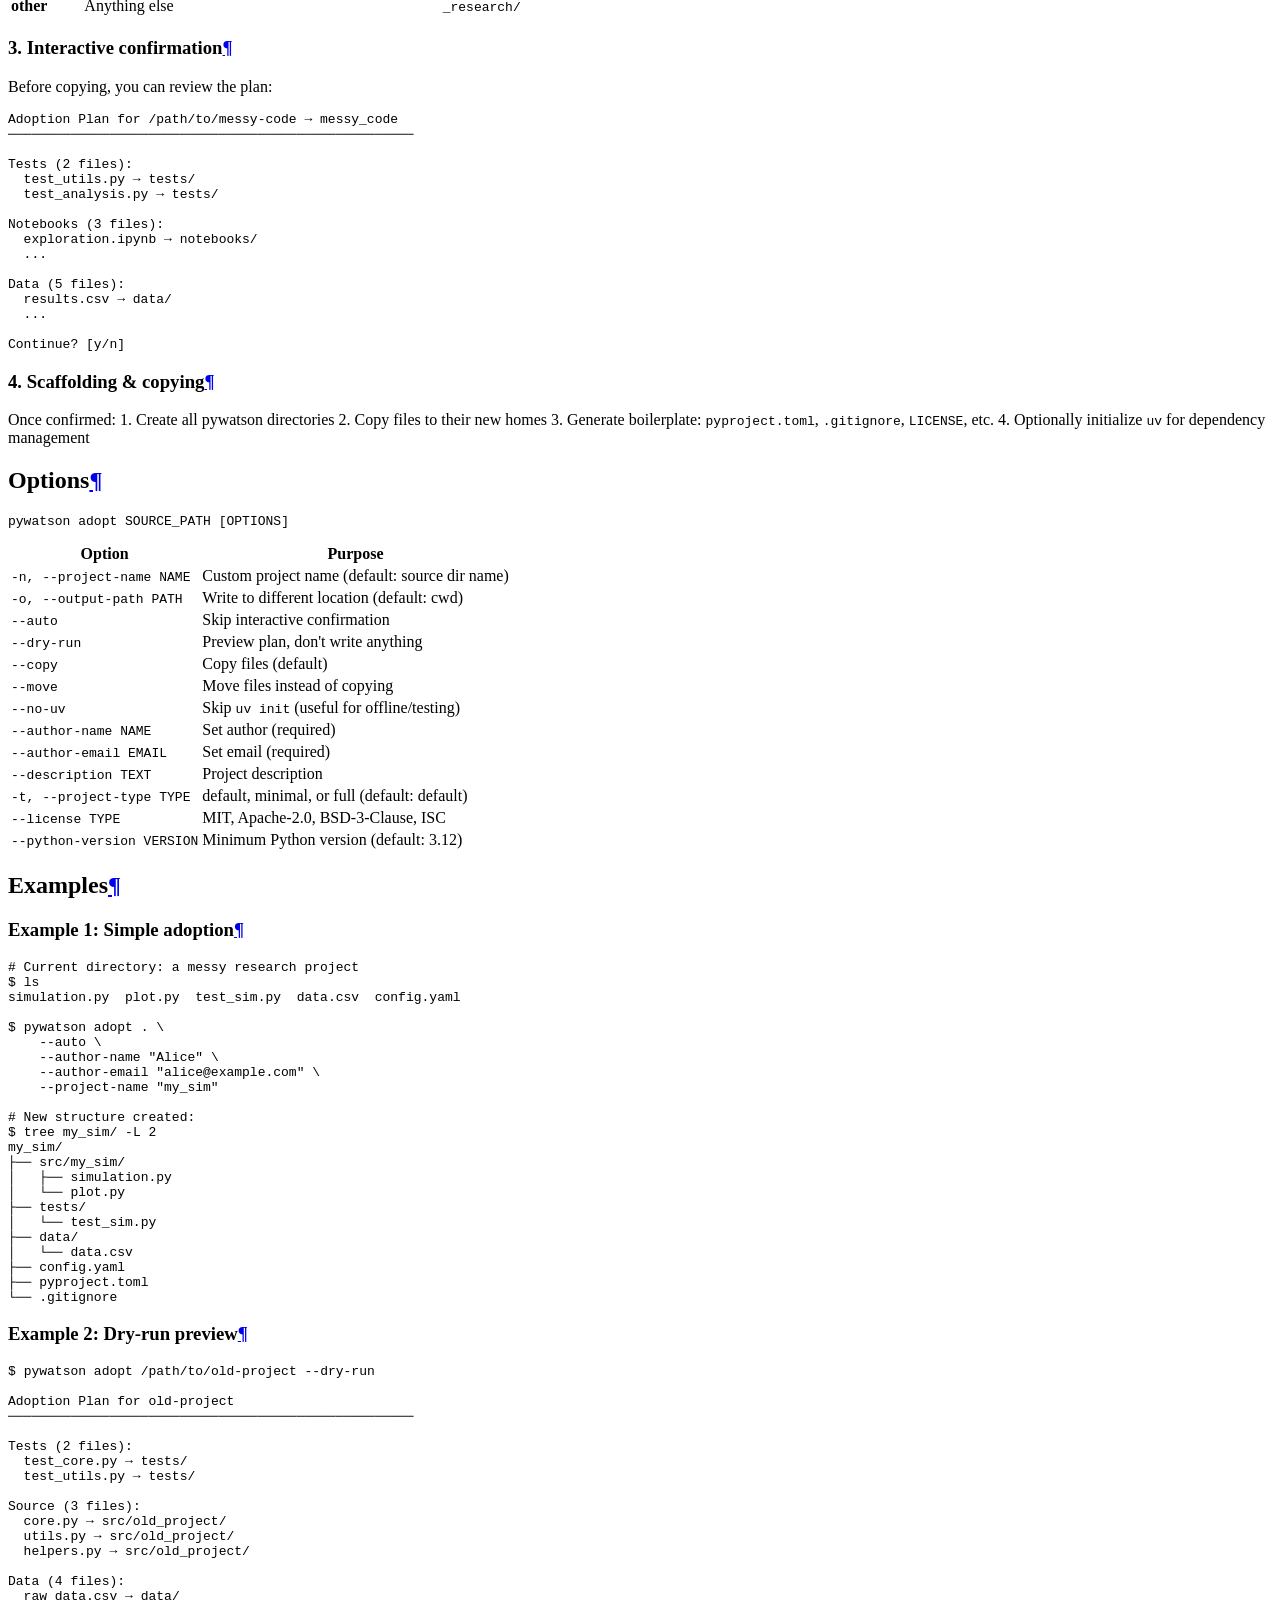
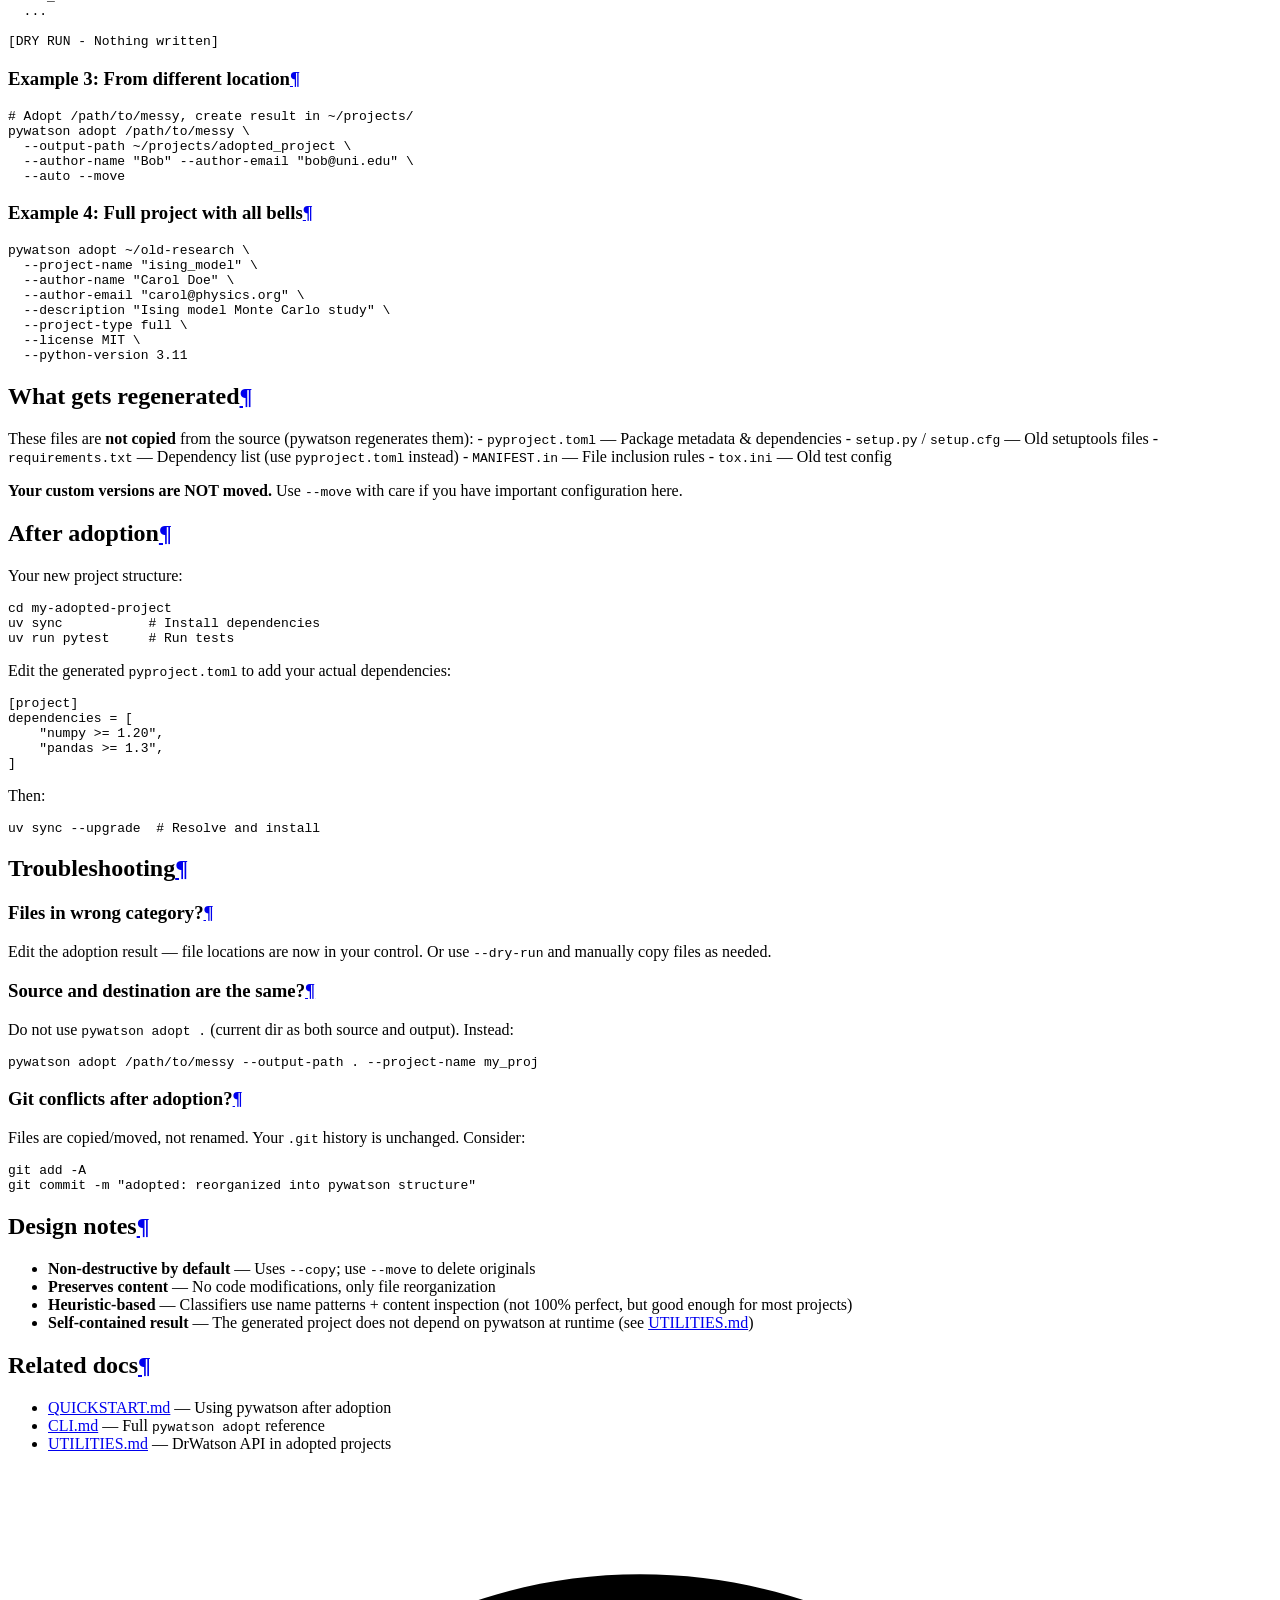
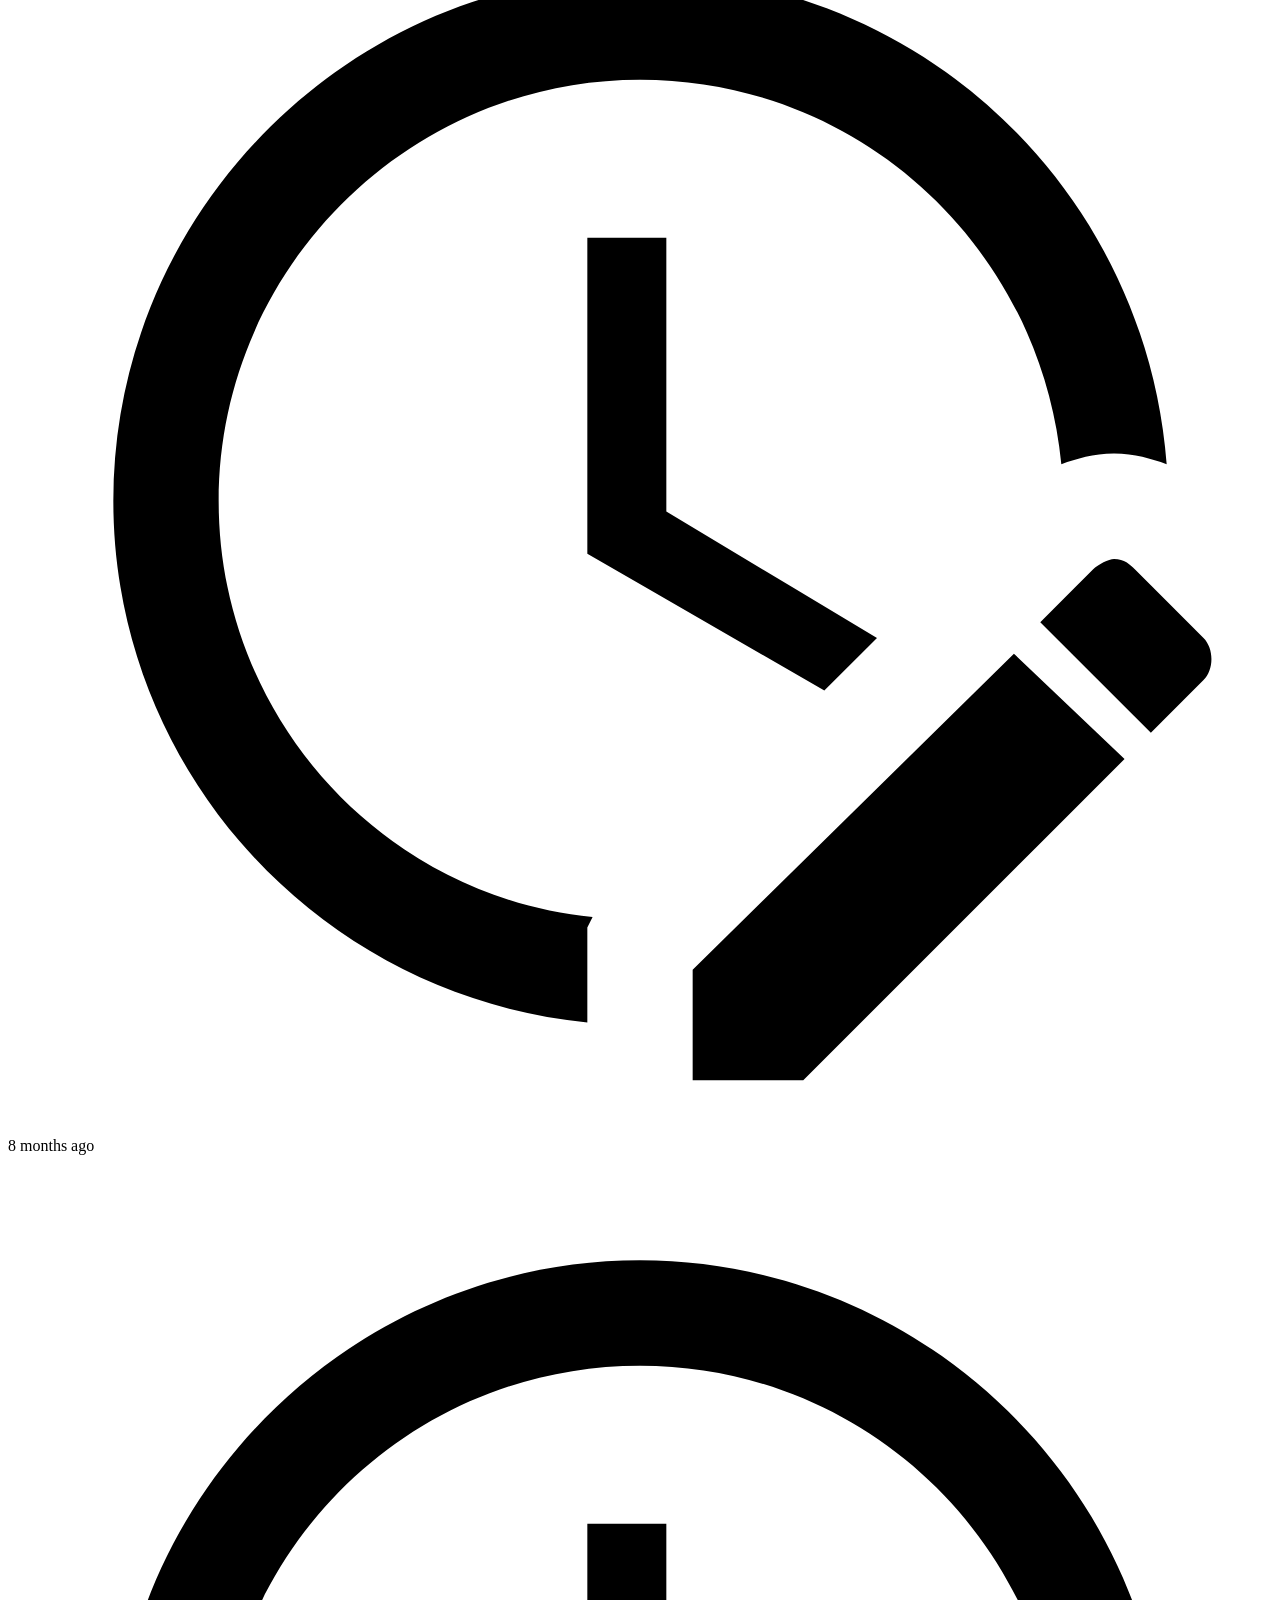
==== commit fda3b8f0: "Deployed 3daa54b with MkDocs version: 1.6.1" ====
--- a/ADOPT_GUIDE/index.html
+++ b/ADOPT_GUIDE/index.html
@@ -24,7 +24,7 @@
         
       
       
-      <link rel="icon" href="../assets/favicon.ico">
+      <link rel="icon" href="../assets/logo.svg">
       <meta name="generator" content="mkdocs-1.6.1, mkdocs-material-9.7.4">
     
     
@@ -58,6 +58,8 @@
       <link rel="stylesheet" href="../assets/_mkdocstrings.css">
     
       <link rel="stylesheet" href="../css/timeago.css">
+    
+      <link rel="stylesheet" href="../stylesheets/extra.css">
     
     <script>__md_scope=new URL("..",location),__md_hash=e=>[...e].reduce(((e,_)=>(e<<5)-e+_.charCodeAt(0)),0),__md_get=(e,_=localStorage,t=__md_scope)=>JSON.parse(_.getItem(t.pathname+"."+e)),__md_set=(e,_,t=localStorage,a=__md_scope)=>{try{t.setItem(a.pathname+"."+e,JSON.stringify(_))}catch(e){}}</script>
     
@@ -102,7 +104,7 @@
   <nav class="md-header__inner md-grid" aria-label="Header">
     <a href=".." title="PyWatson" class="md-header__button md-logo" aria-label="PyWatson" data-md-component="logo">
       
-  <img src="../assets/logo.png" alt="logo">
+  <img src="../assets/logo.svg" alt="logo">
 
     </a>
     <label class="md-header__button md-icon" for="__drawer">
@@ -244,7 +246,7 @@
   <label class="md-nav__title" for="__drawer">
     <a href=".." title="PyWatson" class="md-nav__button md-logo" aria-label="PyWatson" data-md-component="logo">
       
-  <img src="../assets/logo.png" alt="logo">
+  <img src="../assets/logo.svg" alt="logo">
 
     </a>
     PyWatson
@@ -1871,6 +1873,8 @@
       
         <script src="../js/timeago_mkdocs_material.js"></script>
       
+        <script src="../javascripts/extra.js"></script>
+      
     
   </body>
 </html>
--- a/stylesheets/extra.css
+++ b/stylesheets/extra.css
@@ -0,0 +1,97 @@
+/* Custom styling for FOQS documentation */
+
+/* :root {
+  --md-primary-fg-color: #3f51b5;
+  --md-primary-fg-color--light: #5c6bc0;
+  --md-primary-fg-color--dark: #303f9f;
+  --md-accent-fg-color: #673ab7;
+} */
+
+/* Grid cards styling */
+/* .md-typeset .grid.cards>ol>li,
+.md-typeset .grid.cards>ul>li {
+  border-radius: 0.2rem;
+  transition: all 0.25s;
+} */
+
+/* .md-typeset .grid.cards>ol>li:hover,
+.md-typeset .grid.cards>ul>li:hover {
+  transform: translateY(-4px);
+  box-shadow: 0 0.5rem 1rem rgba(0, 0, 0, 0.15);
+} */
+
+/* Code block improvements */
+/* .md-typeset code {
+  border-radius: 0.2rem;
+} */
+
+/* Admonition styling */
+/* .md-typeset .admonition {
+  border-left: 0.2rem solid;
+} */
+
+/* API documentation styling */
+/* .doc-contents {
+  margin-top: 1rem;
+} */
+
+.doc-heading {
+  font-weight: 600;
+}
+
+/* Table improvements */
+/* .md-typeset table:not([class]) {
+  border-radius: 0.2rem;
+  overflow: hidden;
+} */
+
+/* Smooth scrolling */
+html {
+  scroll-behavior: smooth;
+}
+
+/* Make header title clickable */
+
+/* .md-header__title {
+  cursor: pointer;
+}
+
+.md-header__title:hover {
+  opacity: 0.8;
+} */
+
+/* docs/stylesheets/extra.css */
+
+/* Hide dark mode image by default (light mode) */
+[data-md-color-scheme="default"] .dark-mode-image {
+  display: none;
+}
+
+/* Hide light mode image in dark mode */
+[data-md-color-scheme="slate"] .light-mode-image {
+  display: none;
+}
+
+/* Optional: Add smooth transition */
+.theme-image {
+  transition: opacity 0.2s ease-in-out;
+}
+
+[data-md-toggle="search"]:not(:checked) ~ .md-header .md-search__form::after {
+  position: absolute;
+  top: .3rem;
+  right: .3rem;
+  display: block;
+  padding: .1rem .4rem;
+  color: var(--md-default-bg-color);
+  font-weight: bold;
+  font-size: .8rem;
+  border: .05rem solid var(--md-default-bg-color--lighter);
+  border-radius: .1rem;
+  content: "/";
+}
+
+/* Hide Python console prompts (>>>) in code blocks */
+.highlight .gp {
+    display: none;
+}
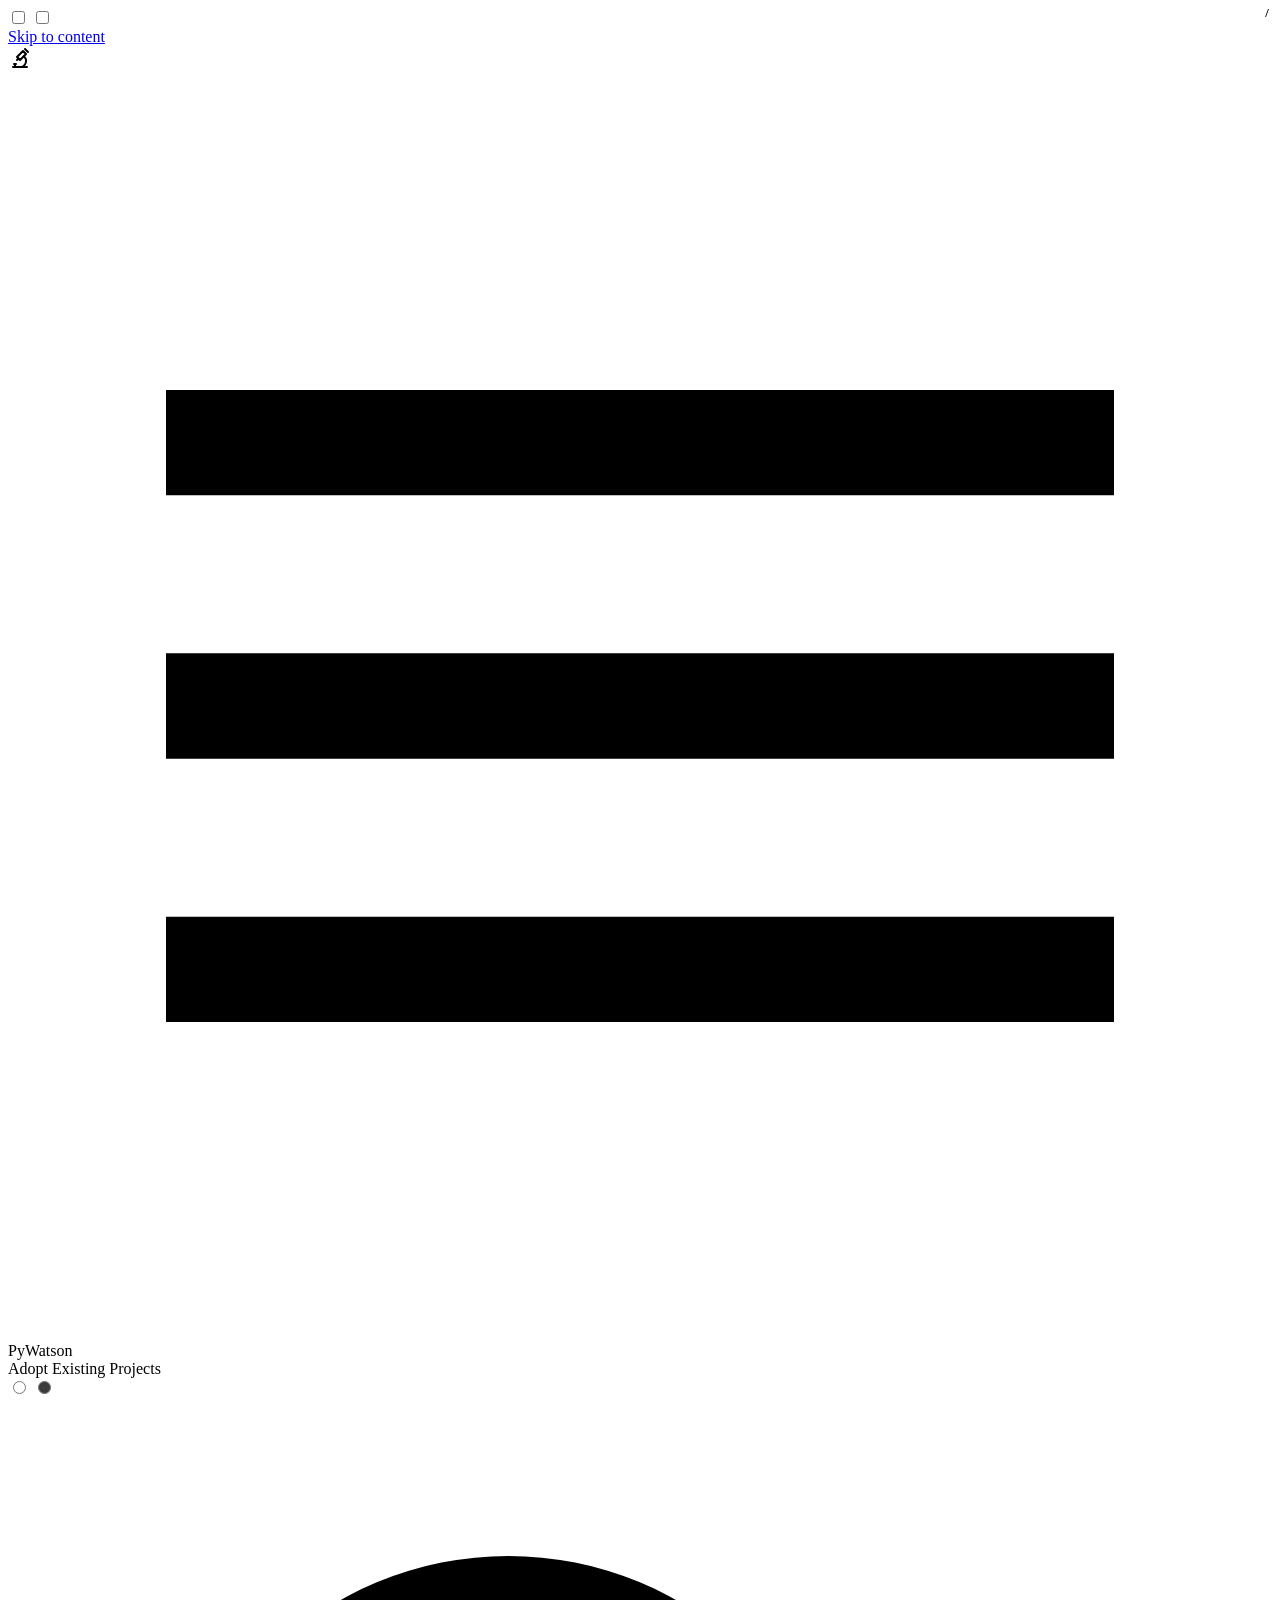
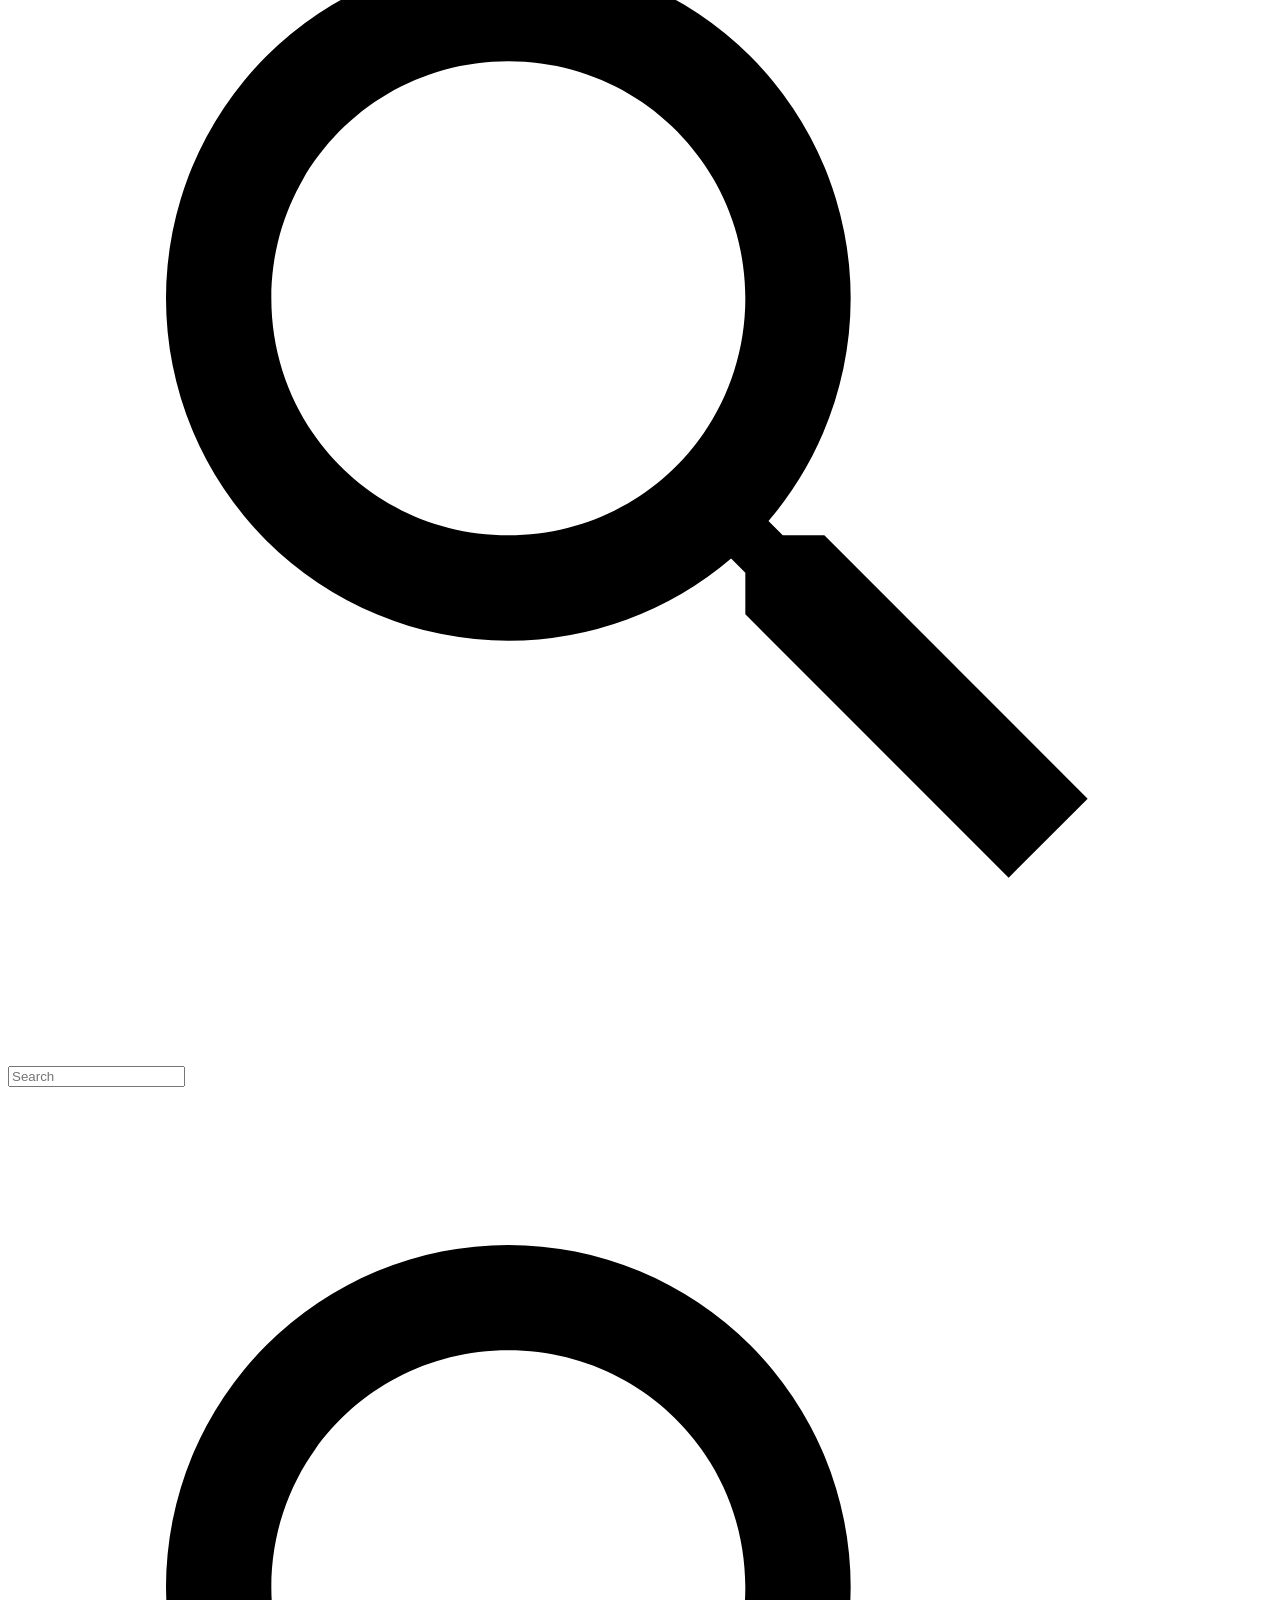
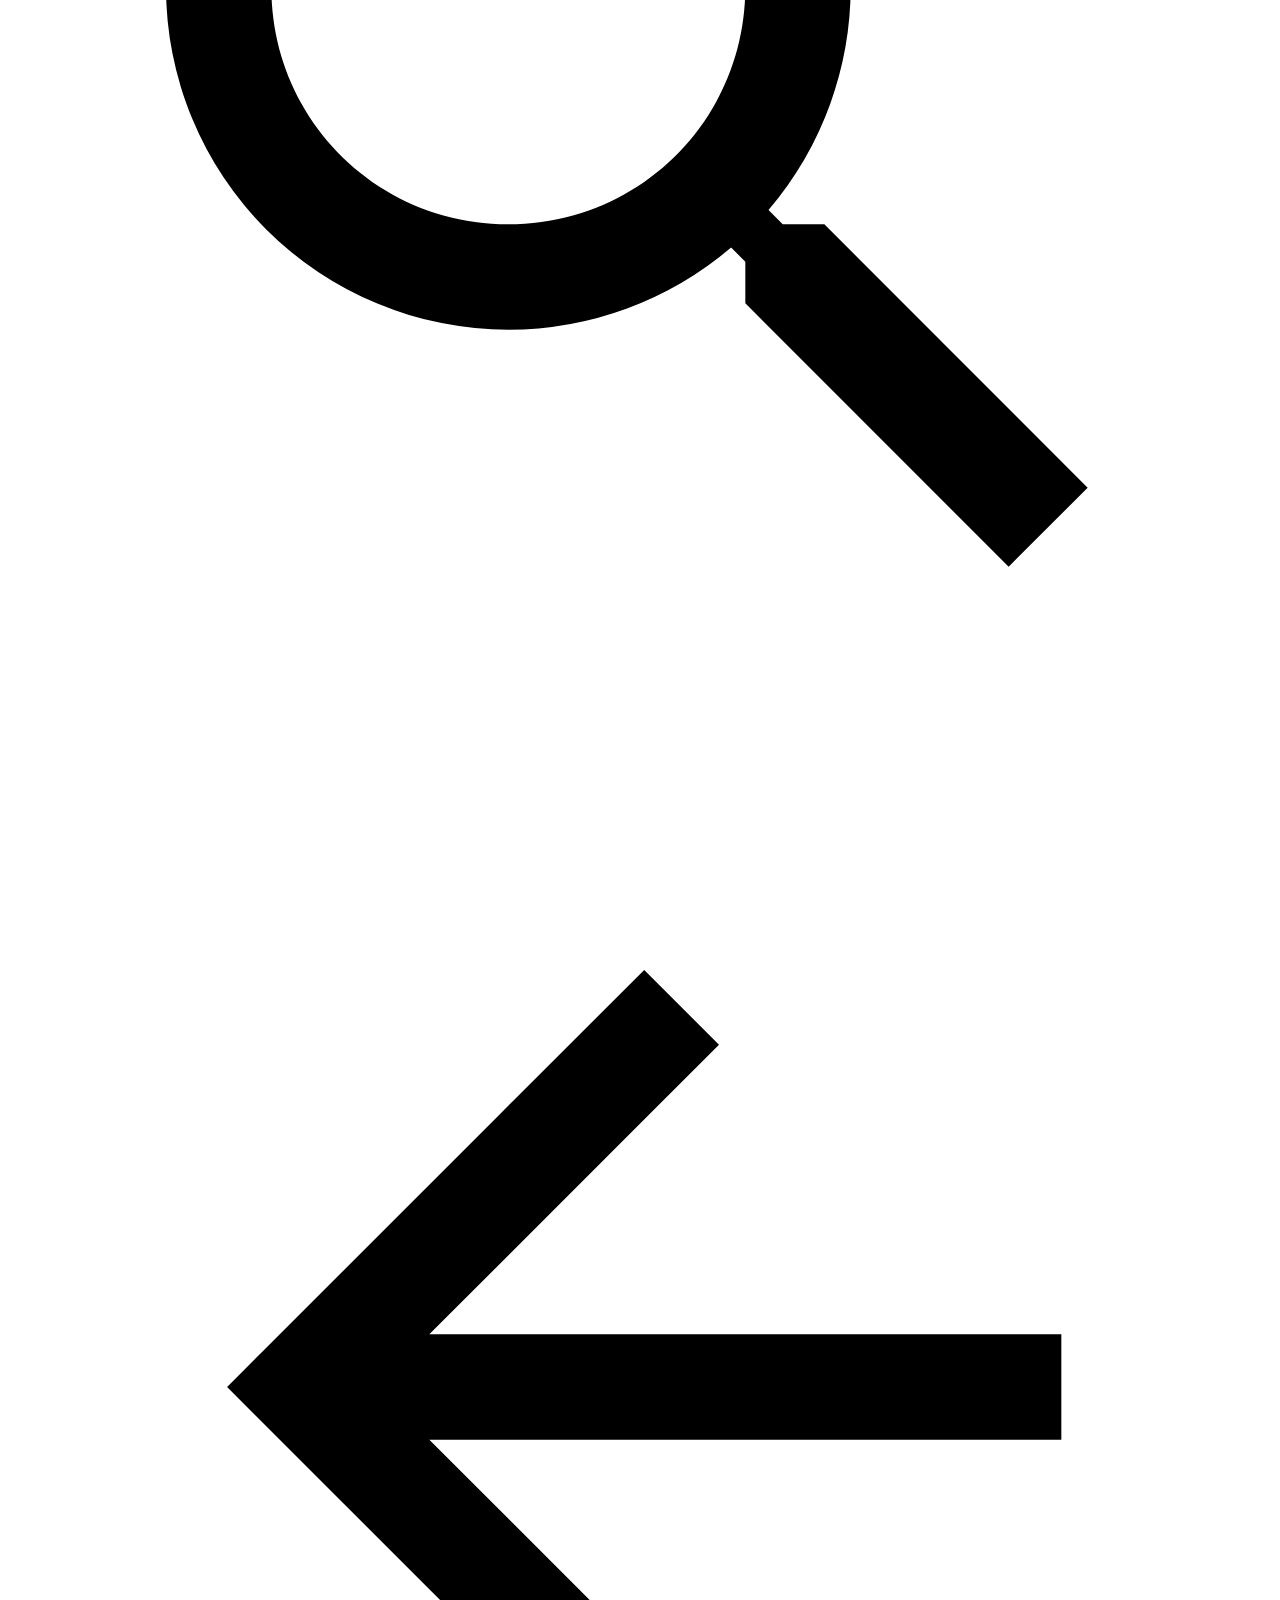
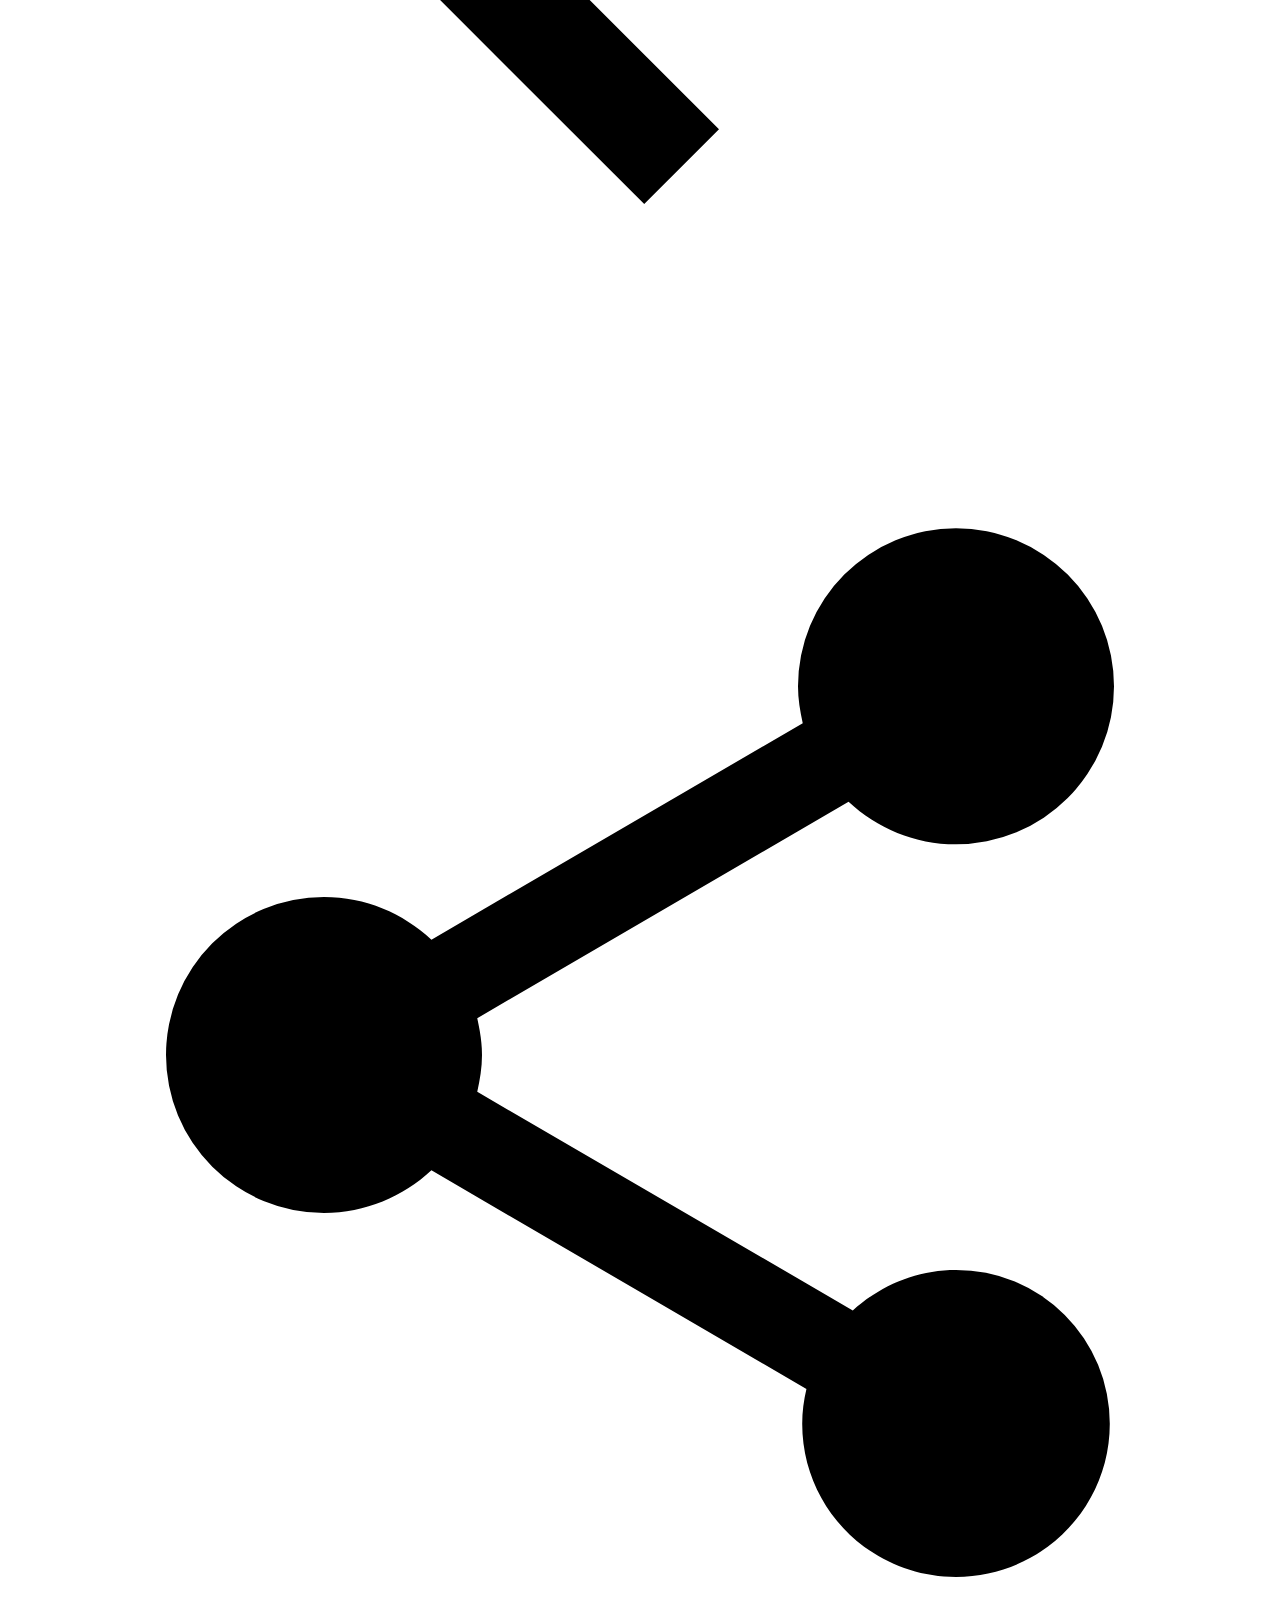
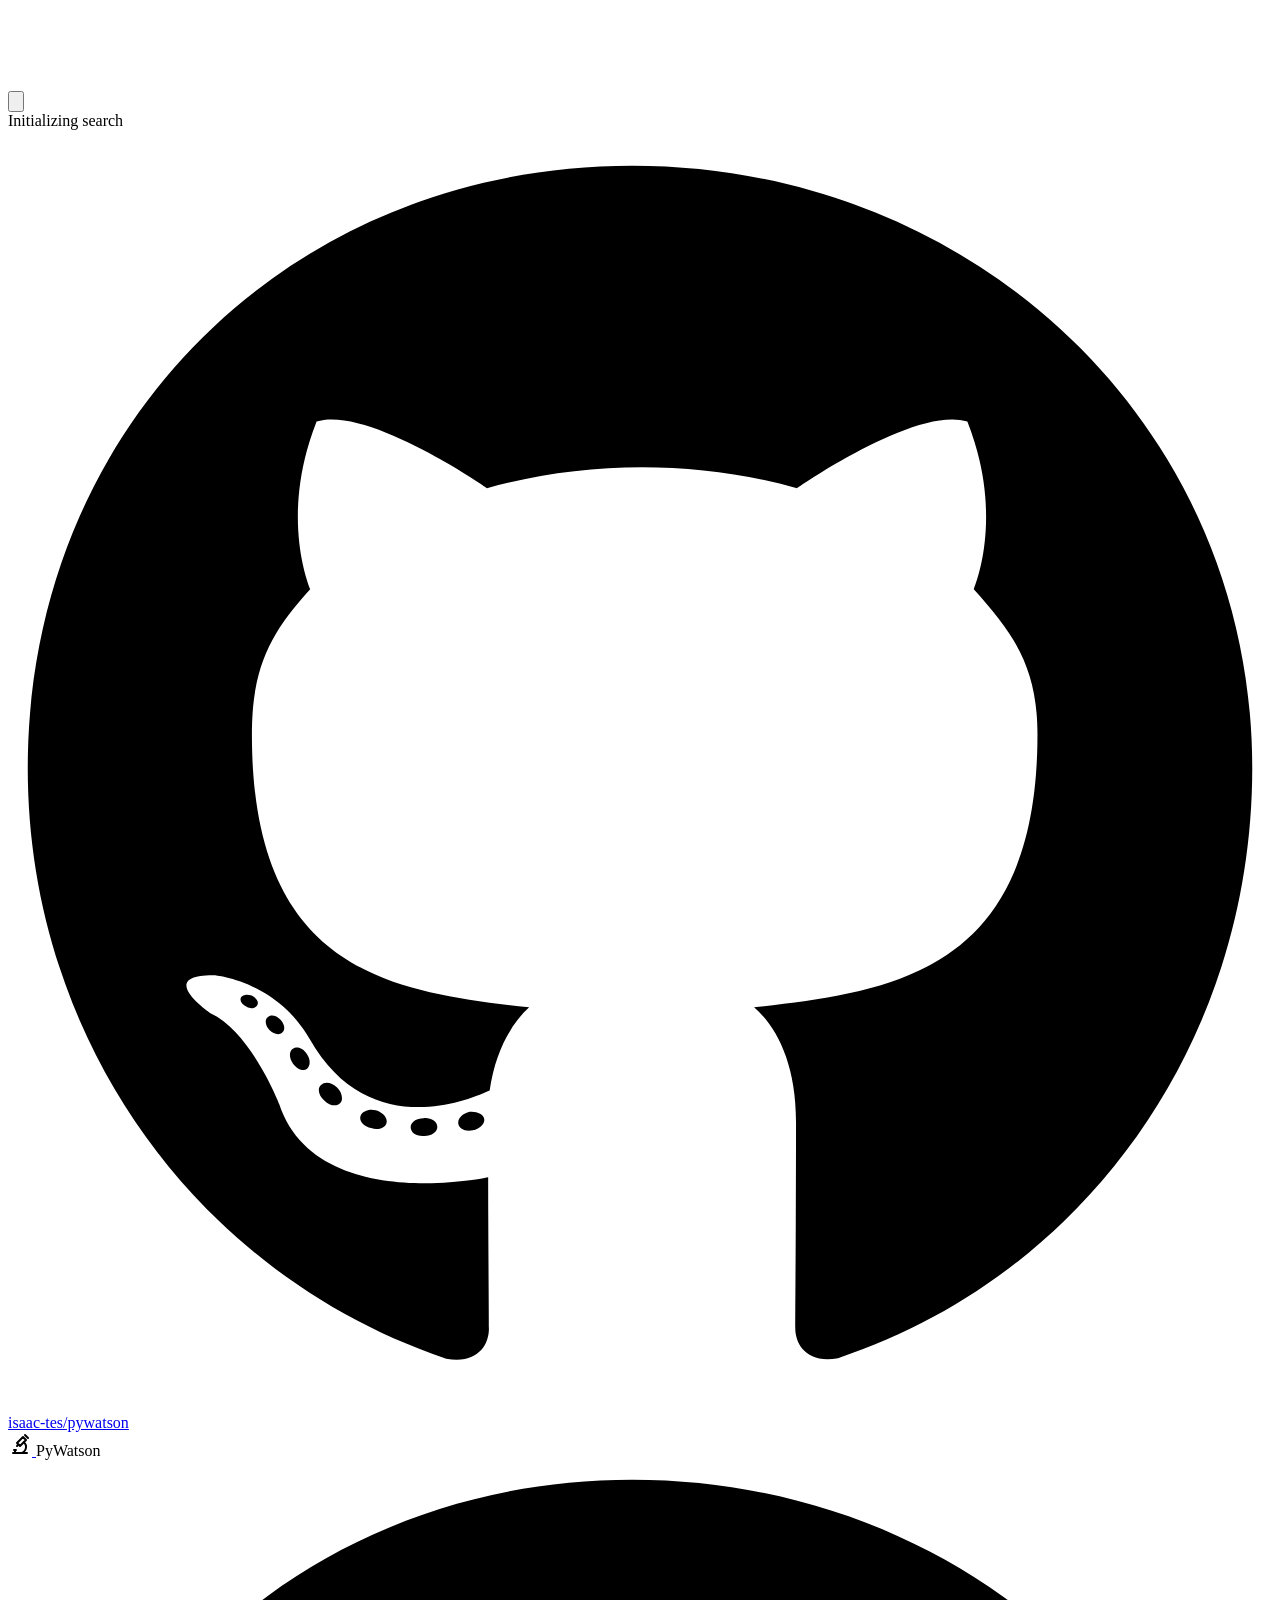
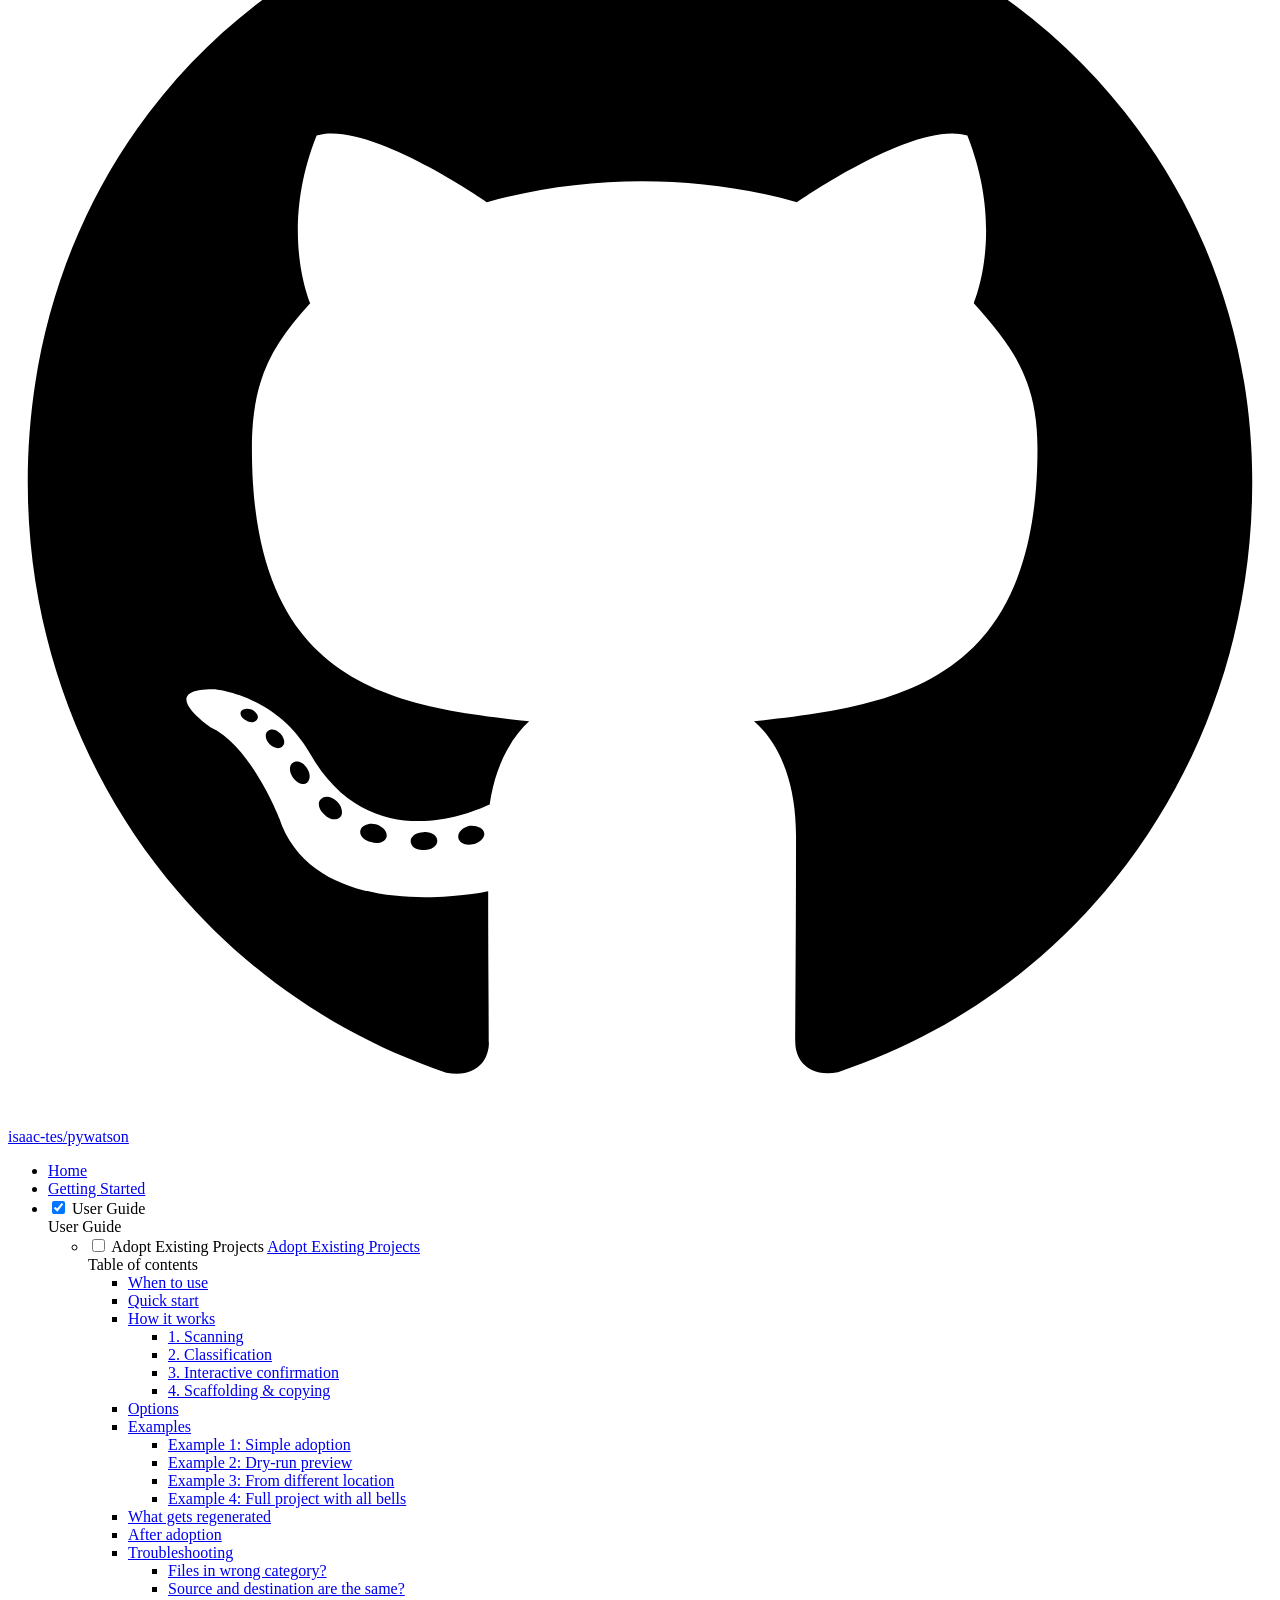
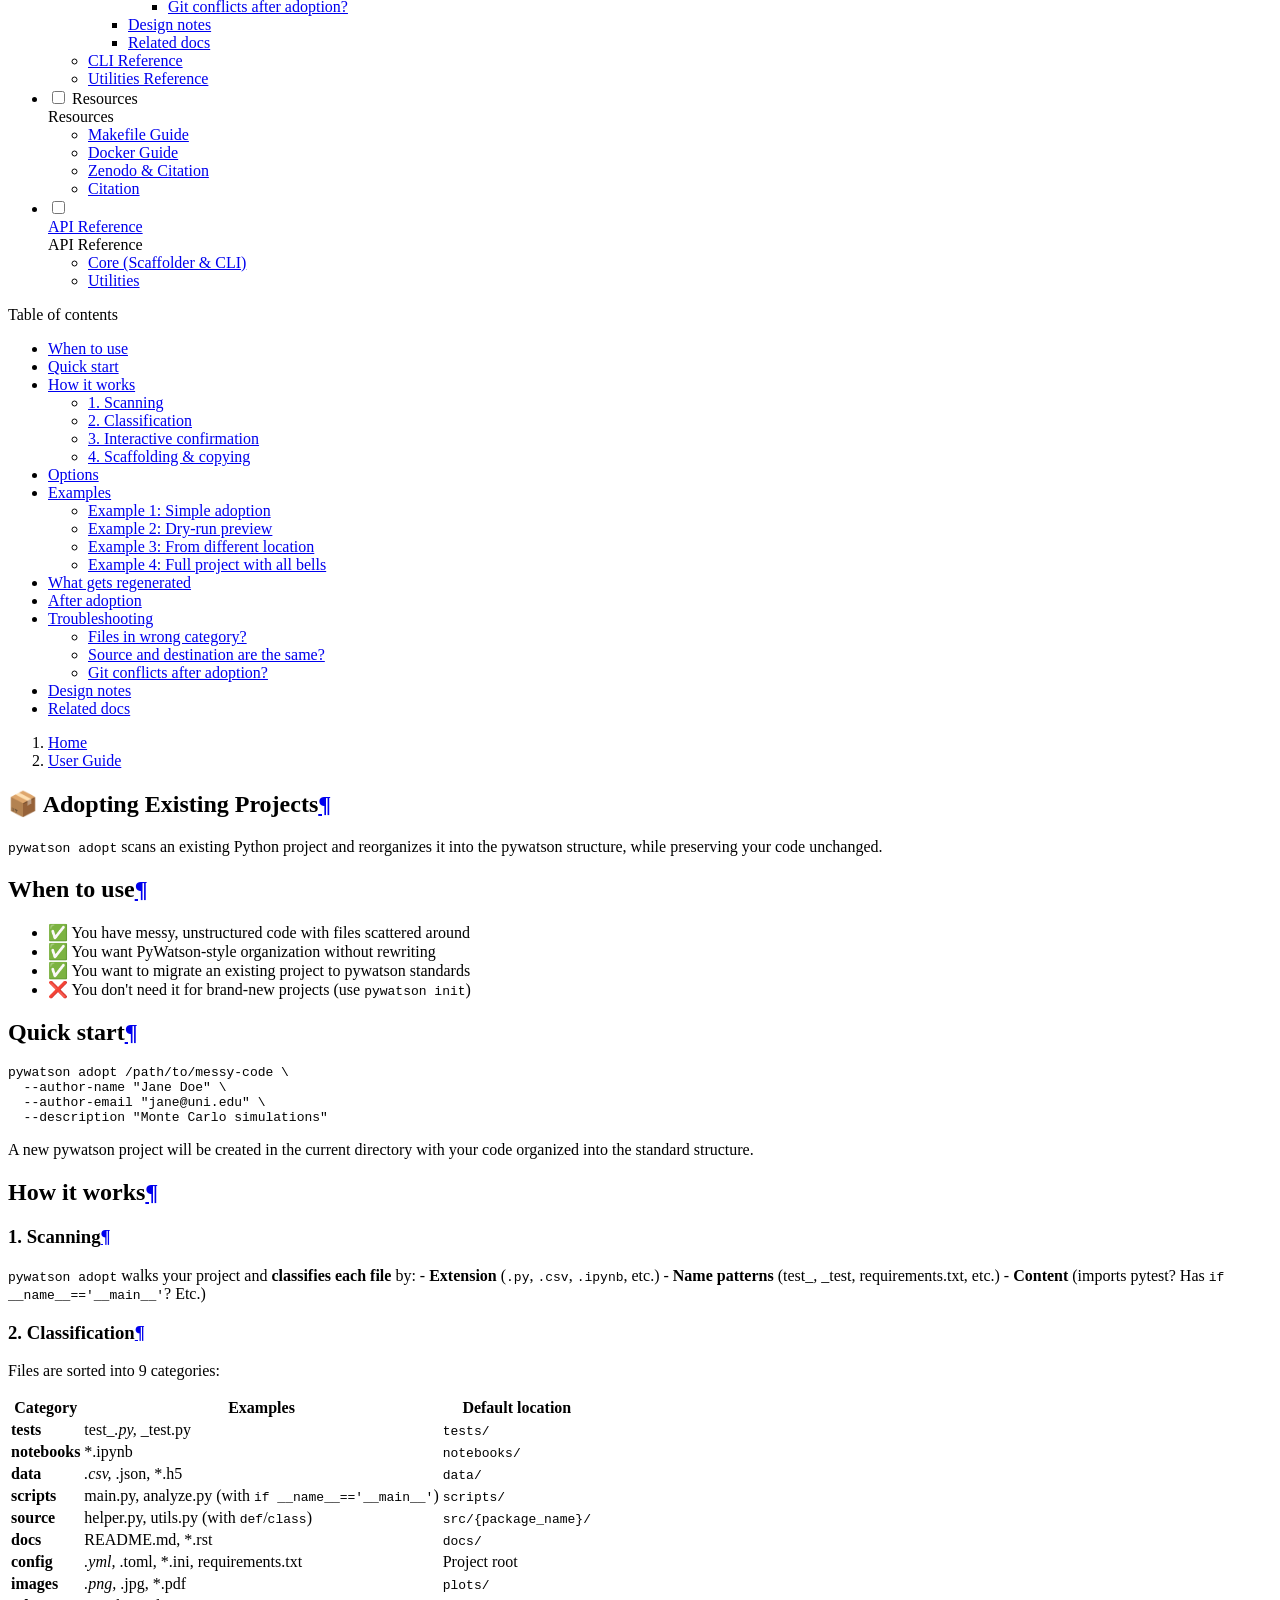
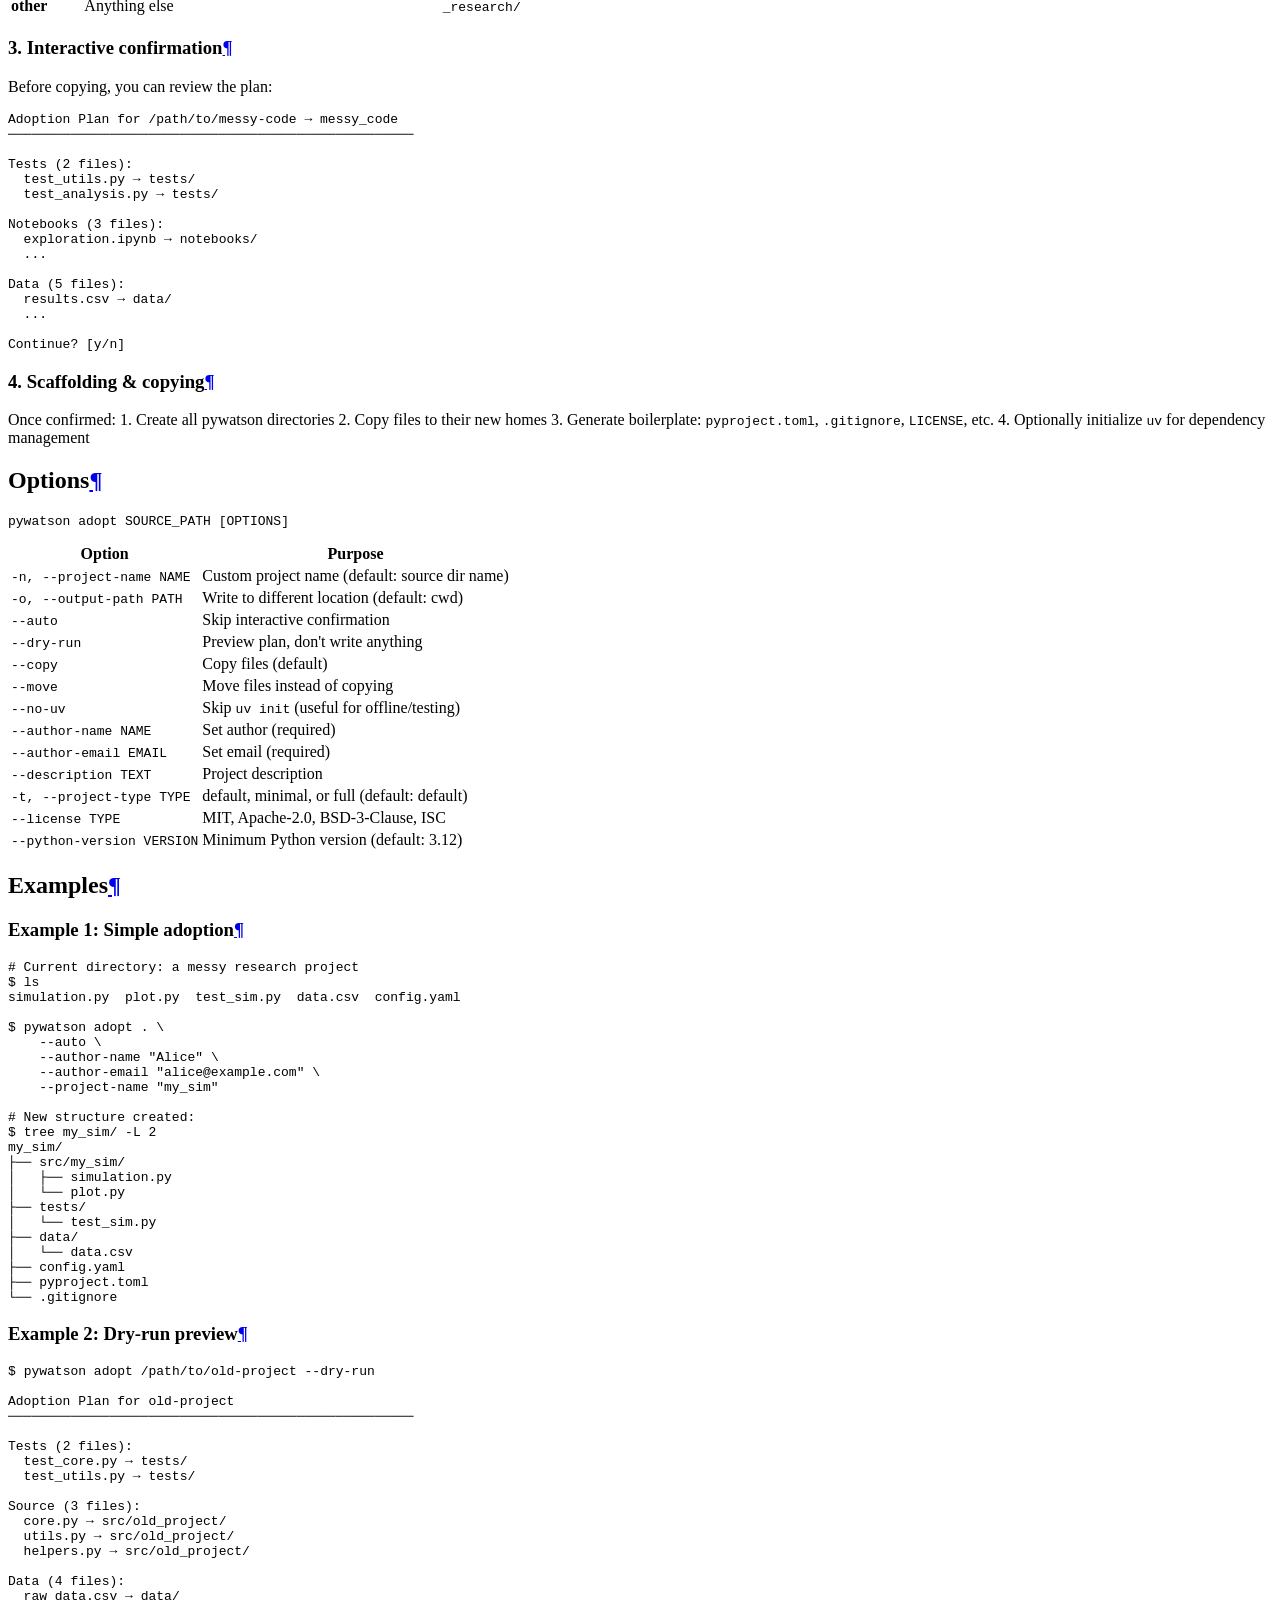
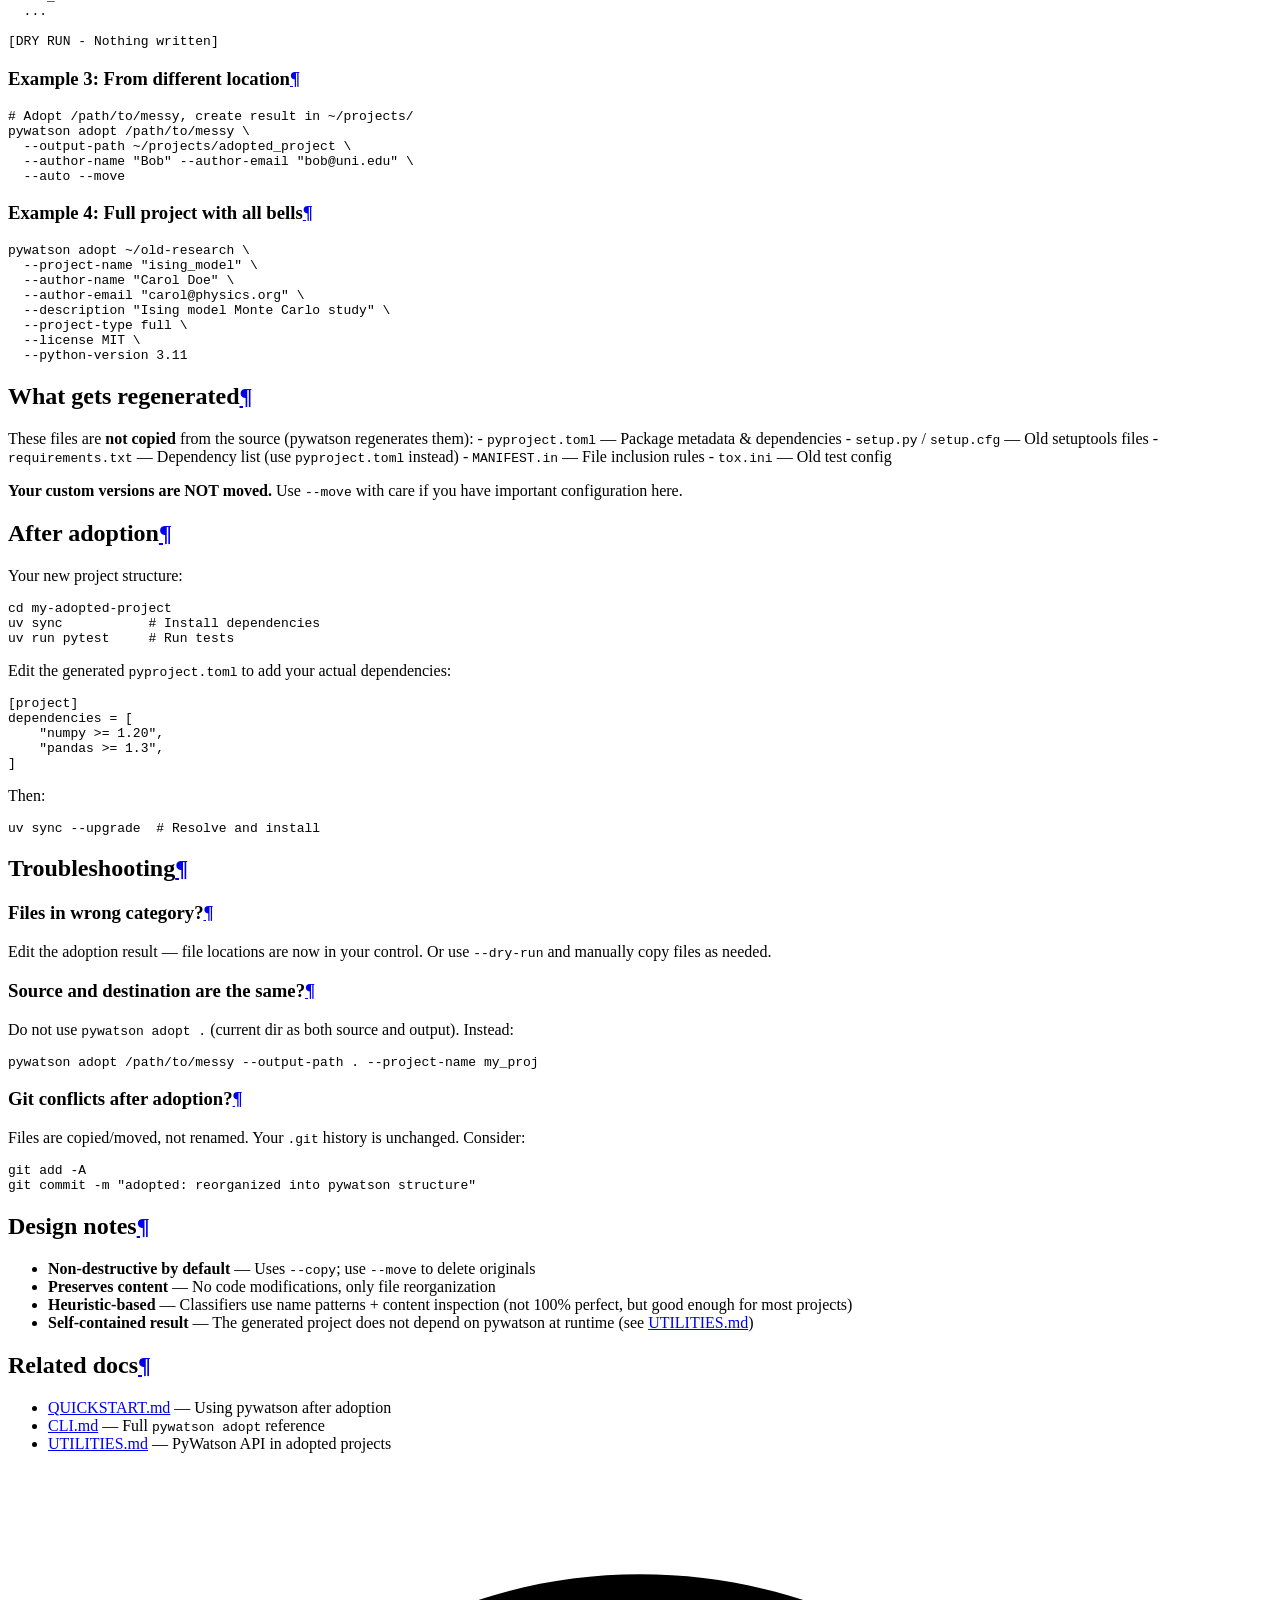
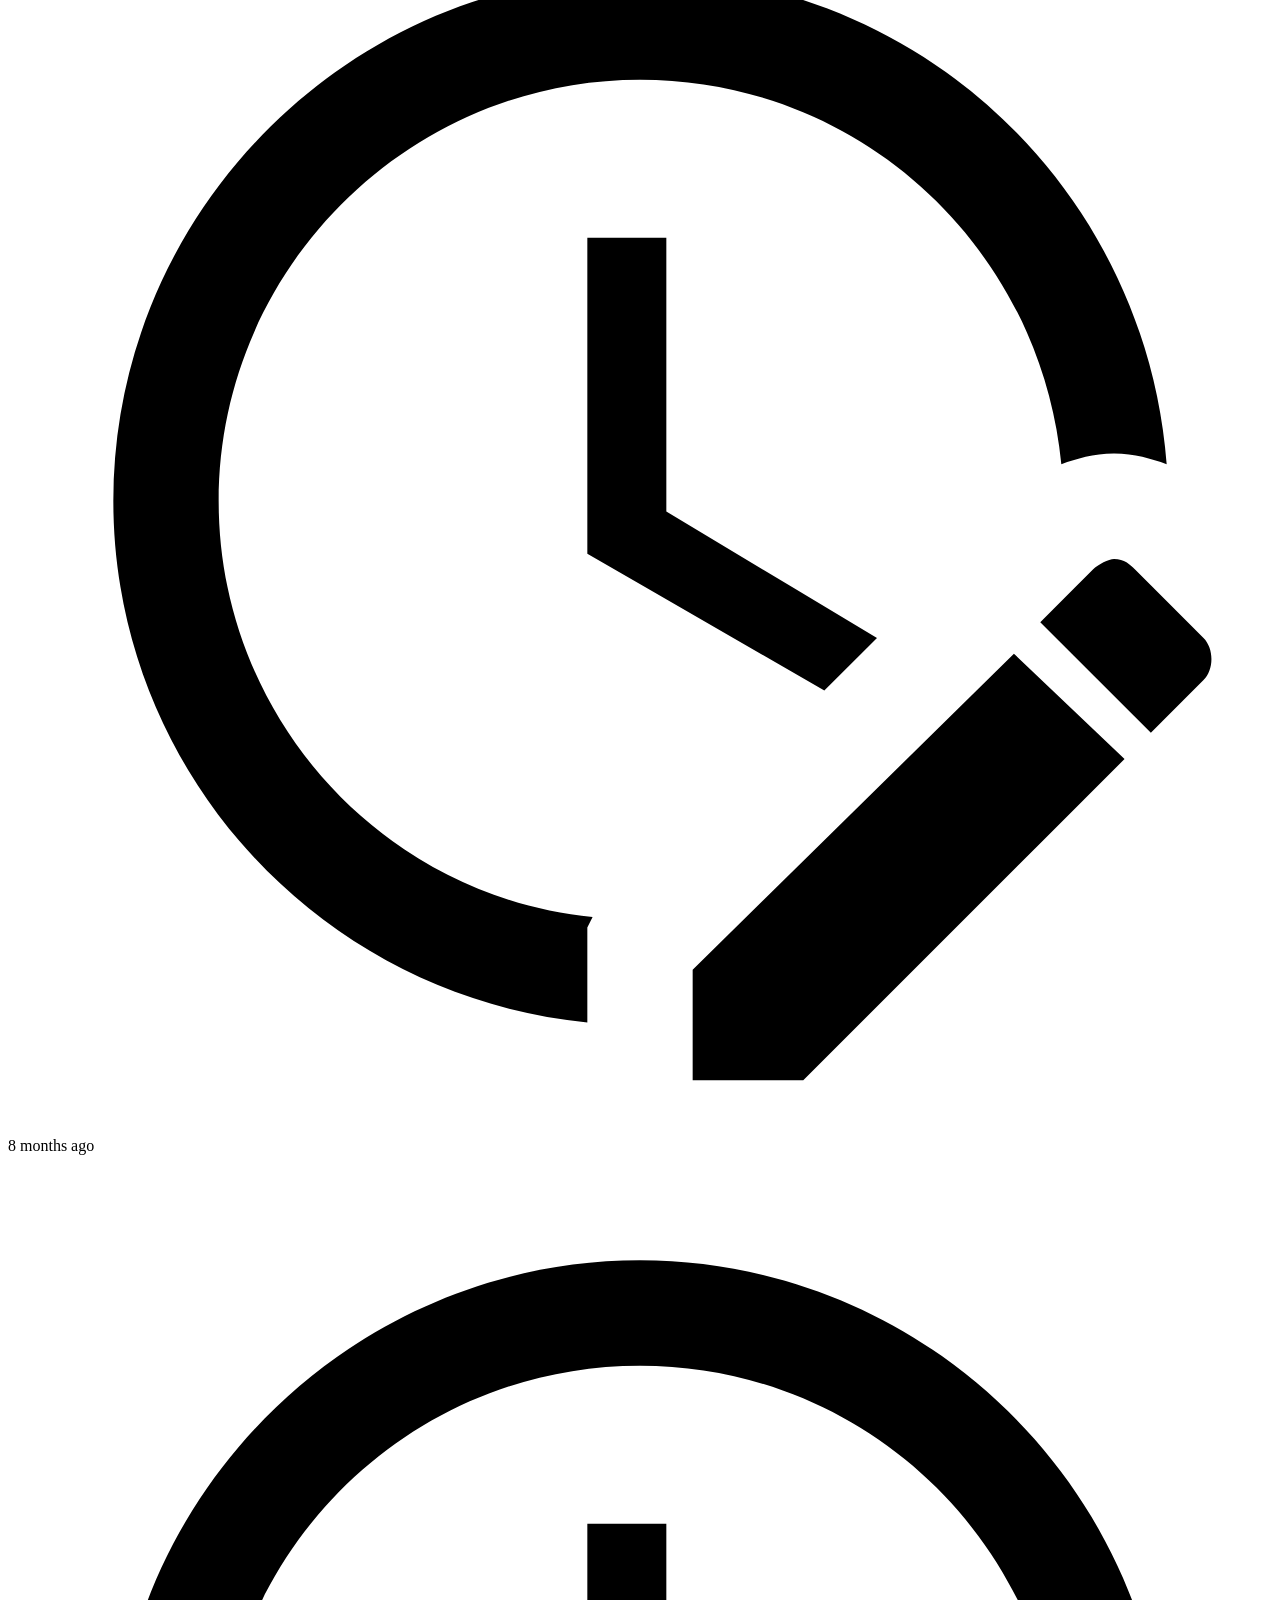
==== commit 50b3912e: "Deployed 518c0a9 with MkDocs version: 1.6.1" ====
--- a/ADOPT_GUIDE/index.html
+++ b/ADOPT_GUIDE/index.html
@@ -25,7 +25,7 @@
       
       
       <link rel="icon" href="../assets/logo.svg">
-      <meta name="generator" content="mkdocs-1.6.1, mkdocs-material-9.7.4">
+      <meta name="generator" content="mkdocs-1.6.1, mkdocs-material-9.7.5">
     
     
       
@@ -1433,7 +1433,7 @@
 <h2 id="when-to-use">When to use<a class="headerlink" href="#when-to-use" title="Permanent link">&para;</a></h2>
 <ul>
 <li>✅ You have messy, unstructured code with files scattered around</li>
-<li>✅ You want DrWatson-style organization without rewriting</li>
+<li>✅ You want PyWatson-style organization without rewriting</li>
 <li>✅ You want to migrate an existing project to pywatson standards</li>
 <li>❌ You don't need it for brand-new projects (use <code>pywatson init</code>)</li>
 </ul>
@@ -1714,7 +1714,7 @@
 <ul>
 <li><a href="../QUICKSTART/">QUICKSTART.md</a> — Using pywatson after adoption</li>
 <li><a href="../CLI/">CLI.md</a> — Full <code>pywatson adopt</code> reference</li>
-<li><a href="../UTILITIES/">UTILITIES.md</a> — DrWatson API in adopted projects</li>
+<li><a href="../UTILITIES/">UTILITIES.md</a> — PyWatson API in adopted projects</li>
 </ul>
 
 
@@ -1738,7 +1738,7 @@
     <span class="md-icon" title="Last update">
       <svg xmlns="http://www.w3.org/2000/svg" viewBox="0 0 24 24"><path d="M21 13.1c-.1 0-.3.1-.4.2l-1 1 2.1 2.1 1-1c.2-.2.2-.6 0-.8l-1.3-1.3c-.1-.1-.2-.2-.4-.2m-1.9 1.8-6.1 6V23h2.1l6.1-6.1zM12.5 7v5.2l4 2.4-1 1L11 13V7zM11 21.9c-5.1-.5-9-4.8-9-9.9C2 6.5 6.5 2 12 2c5.3 0 9.6 4.1 10 9.3-.3-.1-.6-.2-1-.2s-.7.1-1 .2C19.6 7.2 16.2 4 12 4c-4.4 0-8 3.6-8 8 0 4.1 3.1 7.5 7.1 7.9l-.1.2z"/></svg>
     </span>
-    <span class="git-revision-date-localized-plugin git-revision-date-localized-plugin-timeago" title="March 10, 2026 10:21:44 UTC"><span class="timeago" datetime="2026-03-10T10:21:44+00:00" locale="en"></span></span><span class="git-revision-date-localized-plugin git-revision-date-localized-plugin-iso_date" title="March 10, 2026 10:21:44 UTC">2026-03-10</span>
+    <span class="git-revision-date-localized-plugin git-revision-date-localized-plugin-timeago" title="March 10, 2026 18:19:39 UTC"><span class="timeago" datetime="2026-03-10T18:19:39+00:00" locale="en"></span></span><span class="git-revision-date-localized-plugin git-revision-date-localized-plugin-iso_date" title="March 10, 2026 18:19:39 UTC">2026-03-10</span>
   </span>
 
     
@@ -1860,11 +1860,13 @@
       <div class="md-dialog__inner md-typeset"></div>
     </div>
     
-    
-    
-      
-      
-      <script id="__config" type="application/json">{"annotate": null, "base": "..", "features": ["navigation.instant", "navigation.instant.prefetch", "navigation.tracking", "navigation.sections", "navigation.path", "navigation.indexes", "navigation.top", "navigation.footer", "search.suggest", "search.highlight", "search.share", "content.code.copy", "content.code.annotate", "content.tooltips", "toc.follow"], "search": "../assets/javascripts/workers/search.2c215733.min.js", "tags": null, "translations": {"clipboard.copied": "Copied to clipboard", "clipboard.copy": "Copy to clipboard", "search.result.more.one": "1 more on this page", "search.result.more.other": "# more on this page", "search.result.none": "No matching documents", "search.result.one": "1 matching document", "search.result.other": "# matching documents", "search.result.placeholder": "Type to start searching", "search.result.term.missing": "Missing", "select.version": "Select version"}, "version": null}</script>
+      <div class="md-progress" data-md-component="progress" role="progressbar"></div>
+    
+    
+    
+      
+      
+      <script id="__config" type="application/json">{"annotate": null, "base": "..", "features": ["navigation.instant", "navigation.instant.prefetch", "navigation.instant.progress", "navigation.tracking", "navigation.sections", "navigation.path", "navigation.indexes", "navigation.top", "navigation.footer", "search.suggest", "search.highlight", "search.share", "header.autohide", "content.code.copy", "content.tooltips", "toc.follow"], "search": "../assets/javascripts/workers/search.2c215733.min.js", "tags": null, "translations": {"clipboard.copied": "Copied to clipboard", "clipboard.copy": "Copy to clipboard", "search.result.more.one": "1 more on this page", "search.result.more.other": "# more on this page", "search.result.none": "No matching documents", "search.result.one": "1 matching document", "search.result.other": "# matching documents", "search.result.placeholder": "Type to start searching", "search.result.term.missing": "Missing", "select.version": "Select version"}, "version": null}</script>
     
     
       <script src="../assets/javascripts/bundle.79ae519e.min.js"></script>
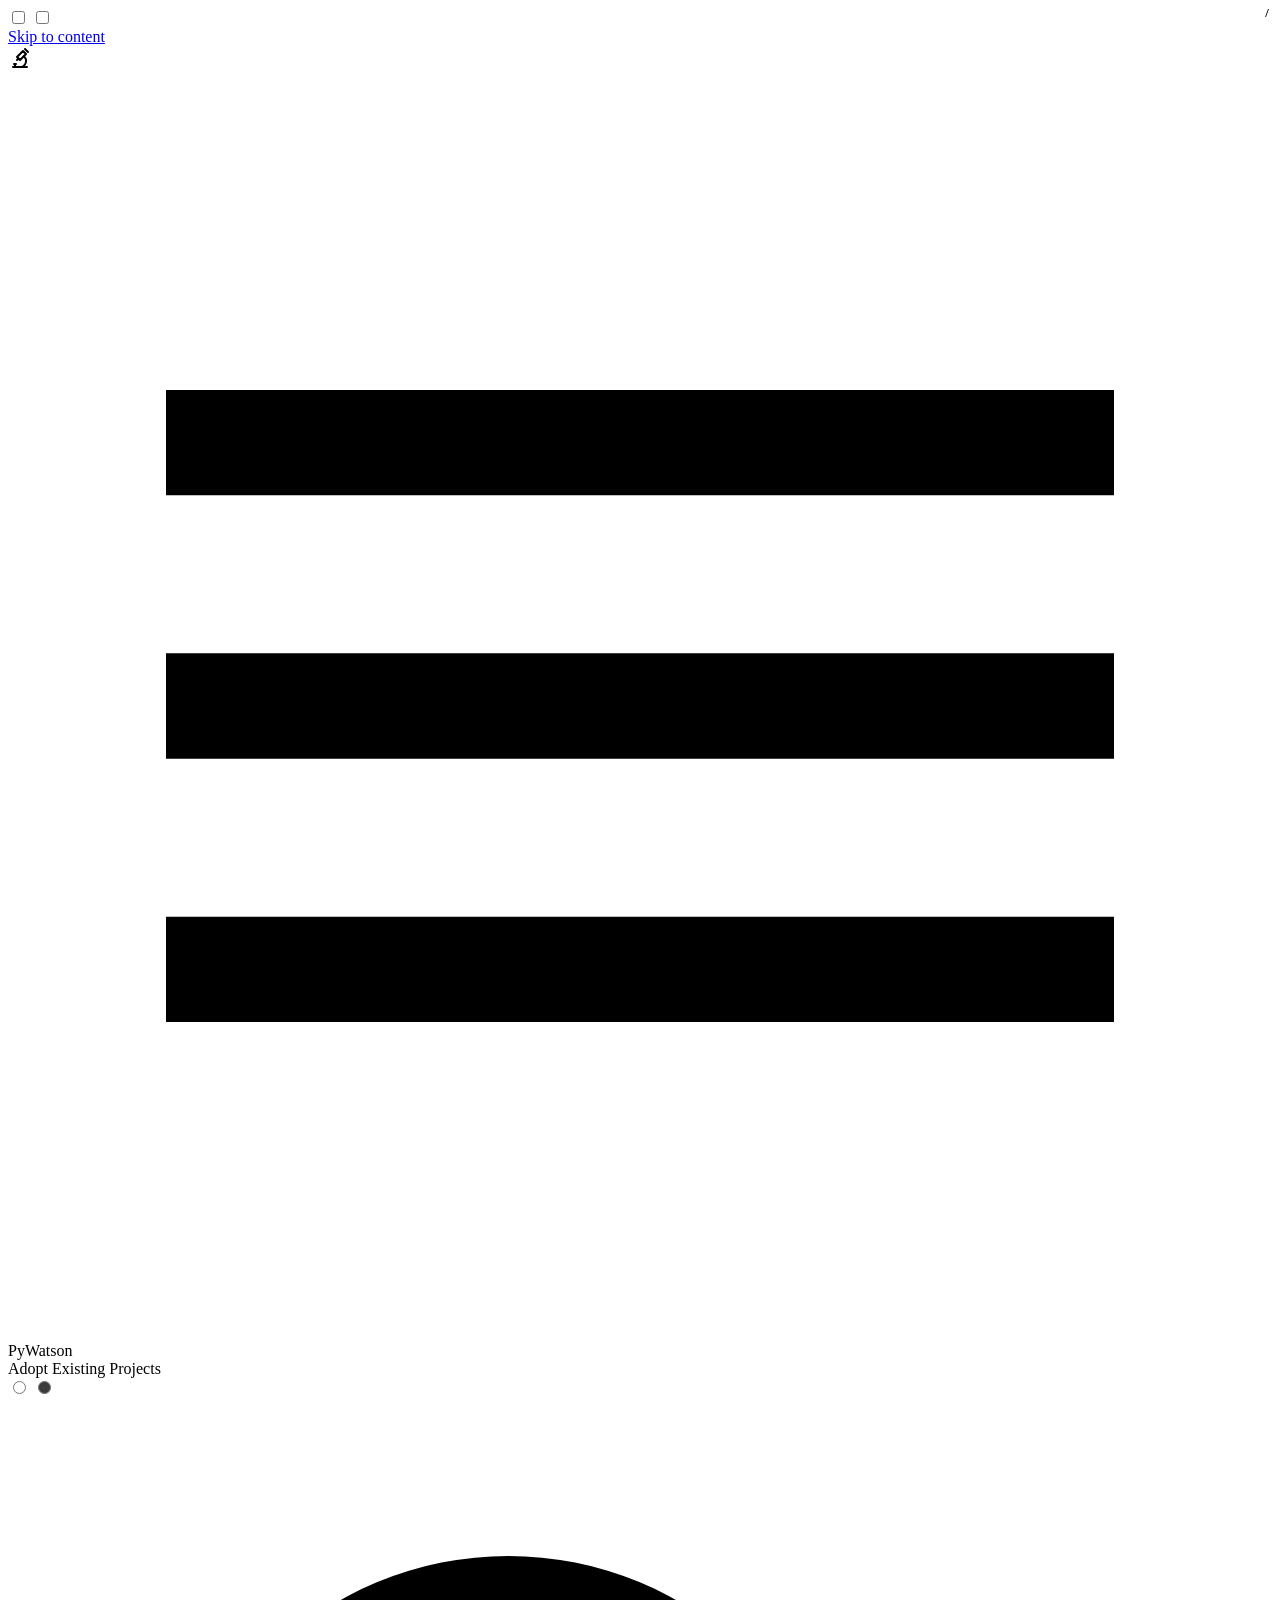
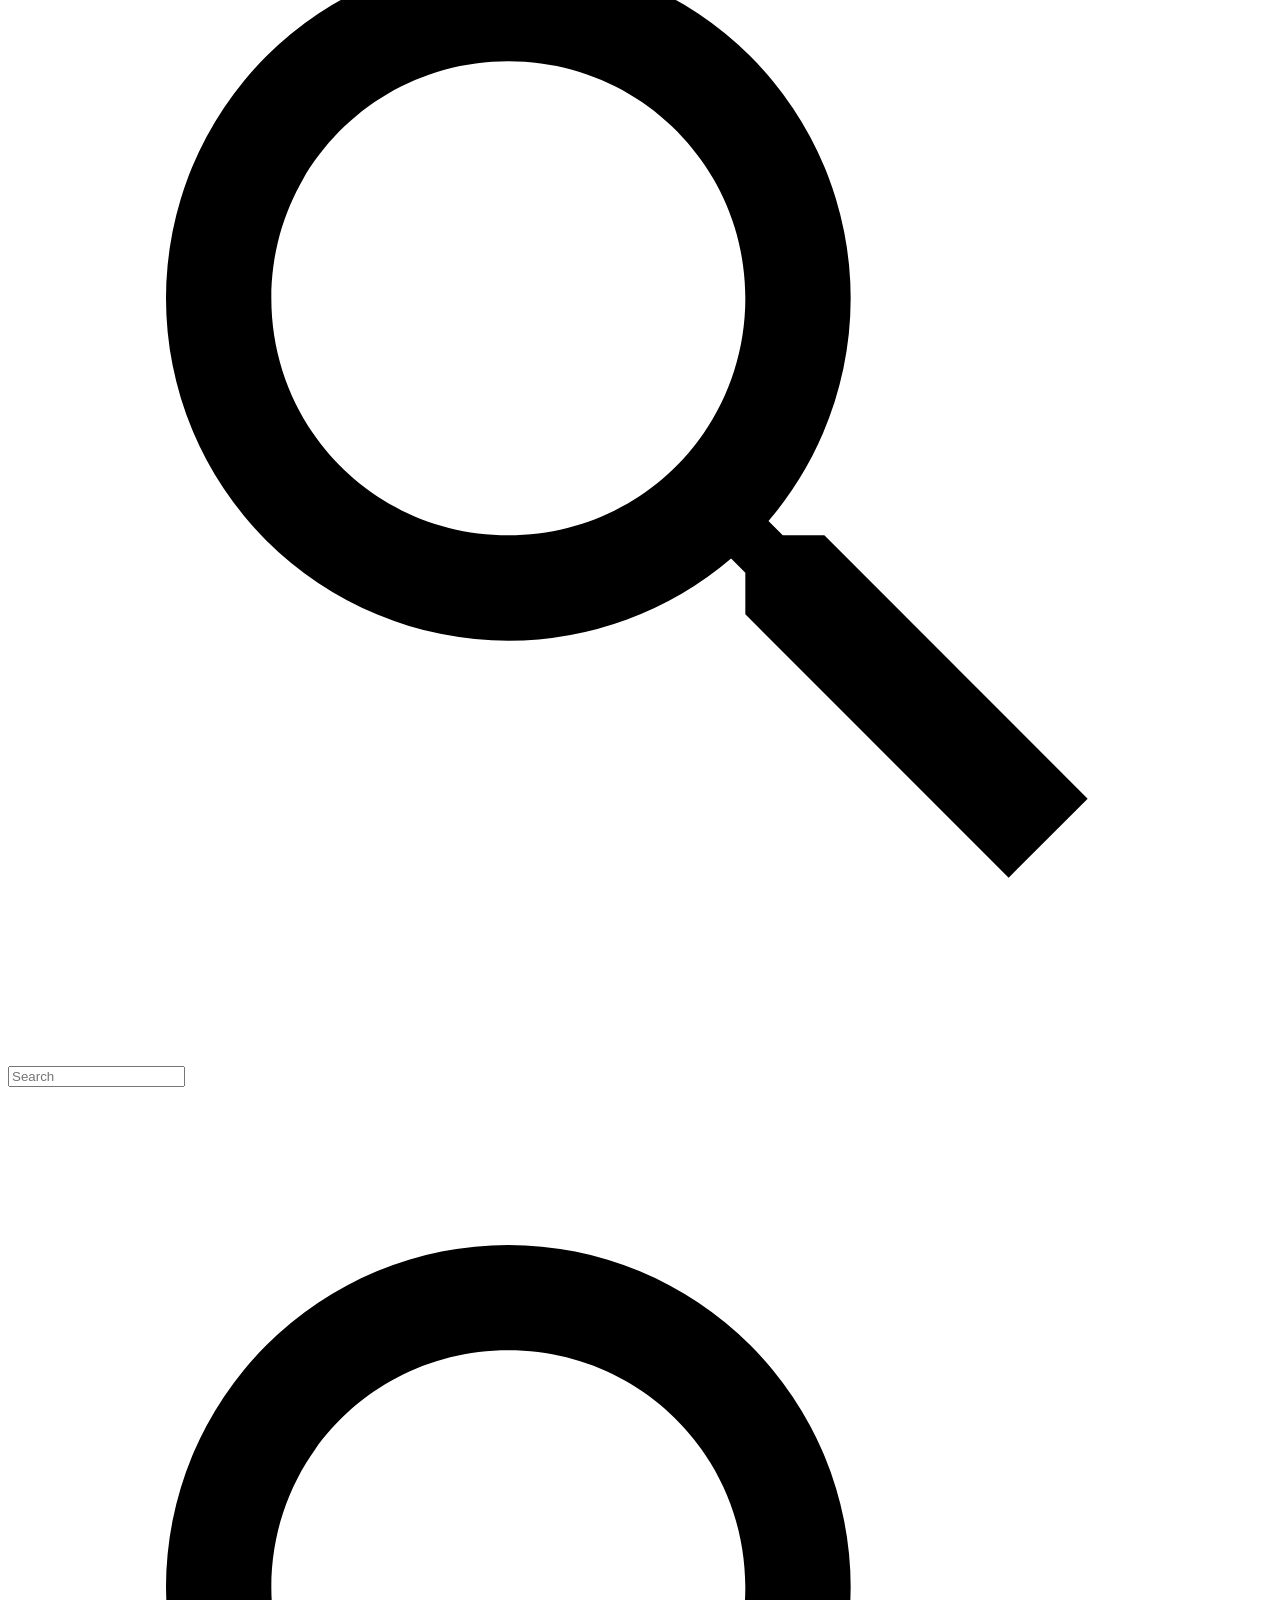
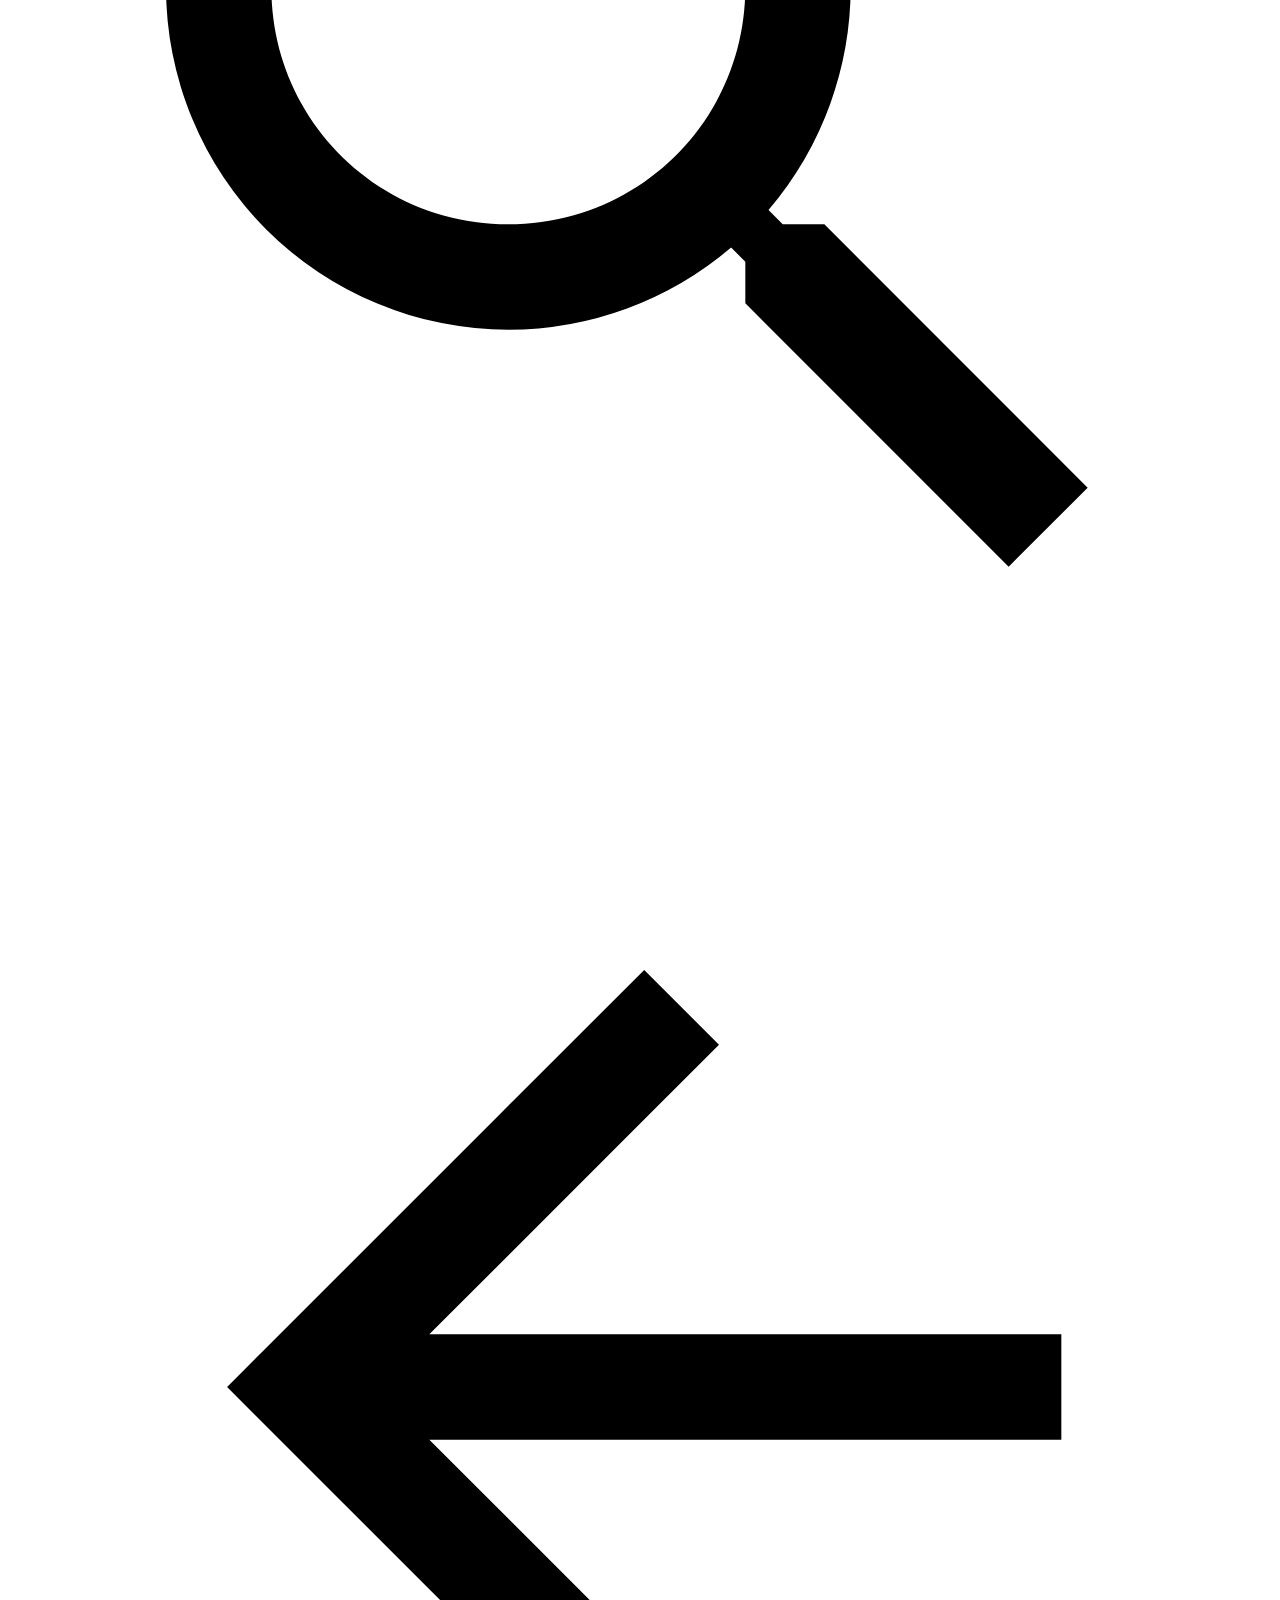
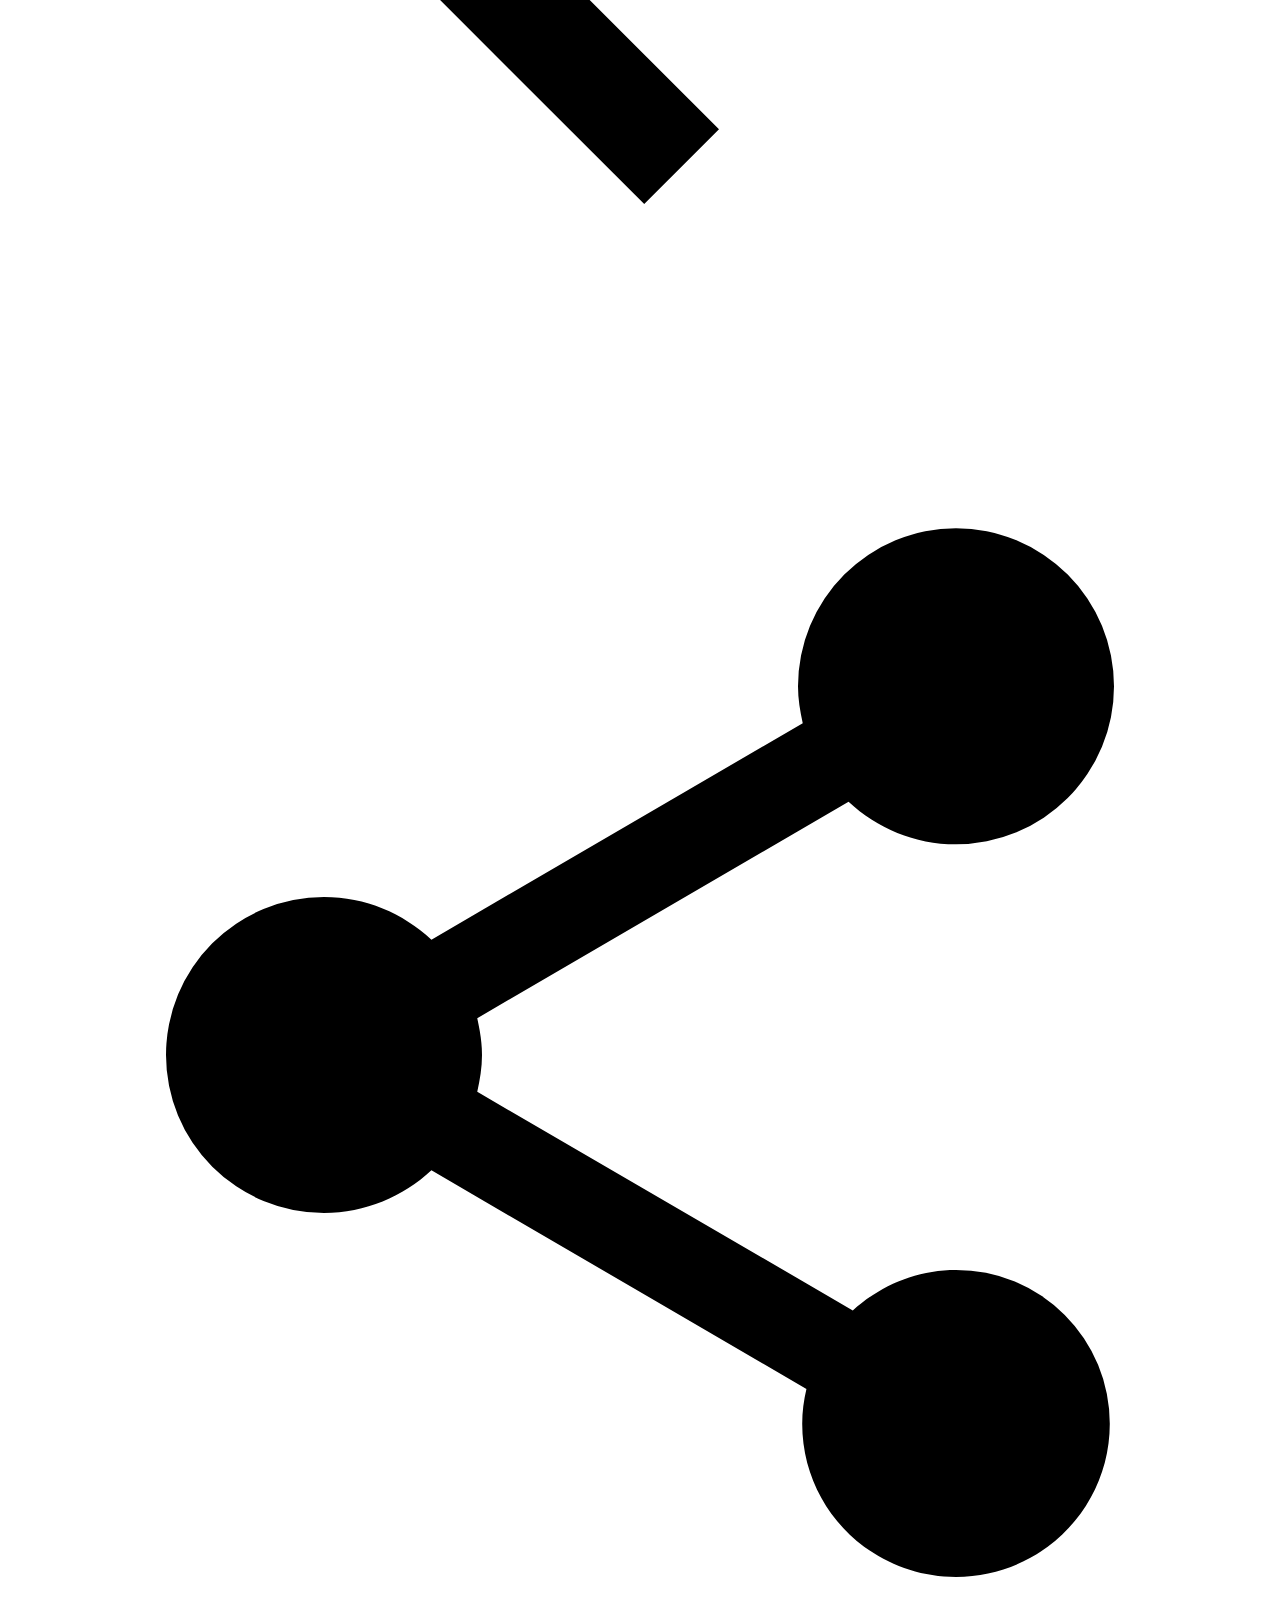
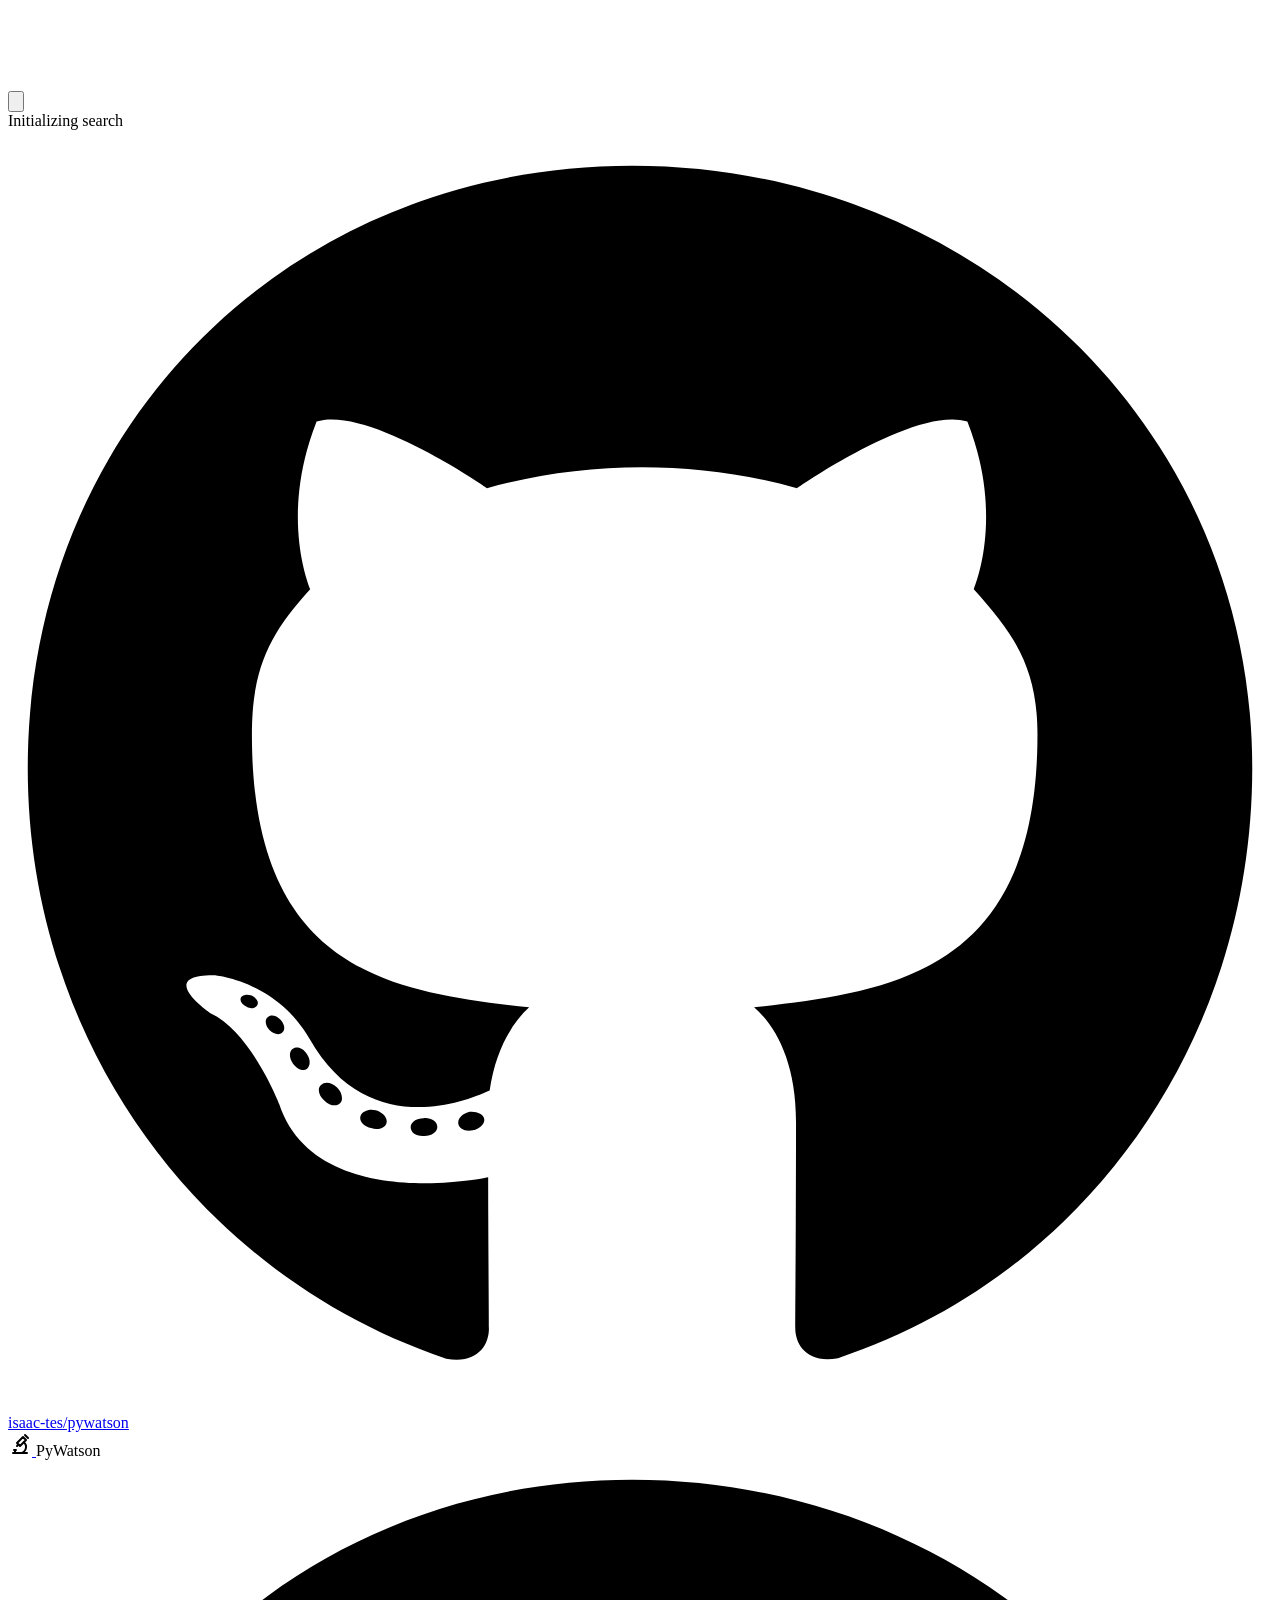
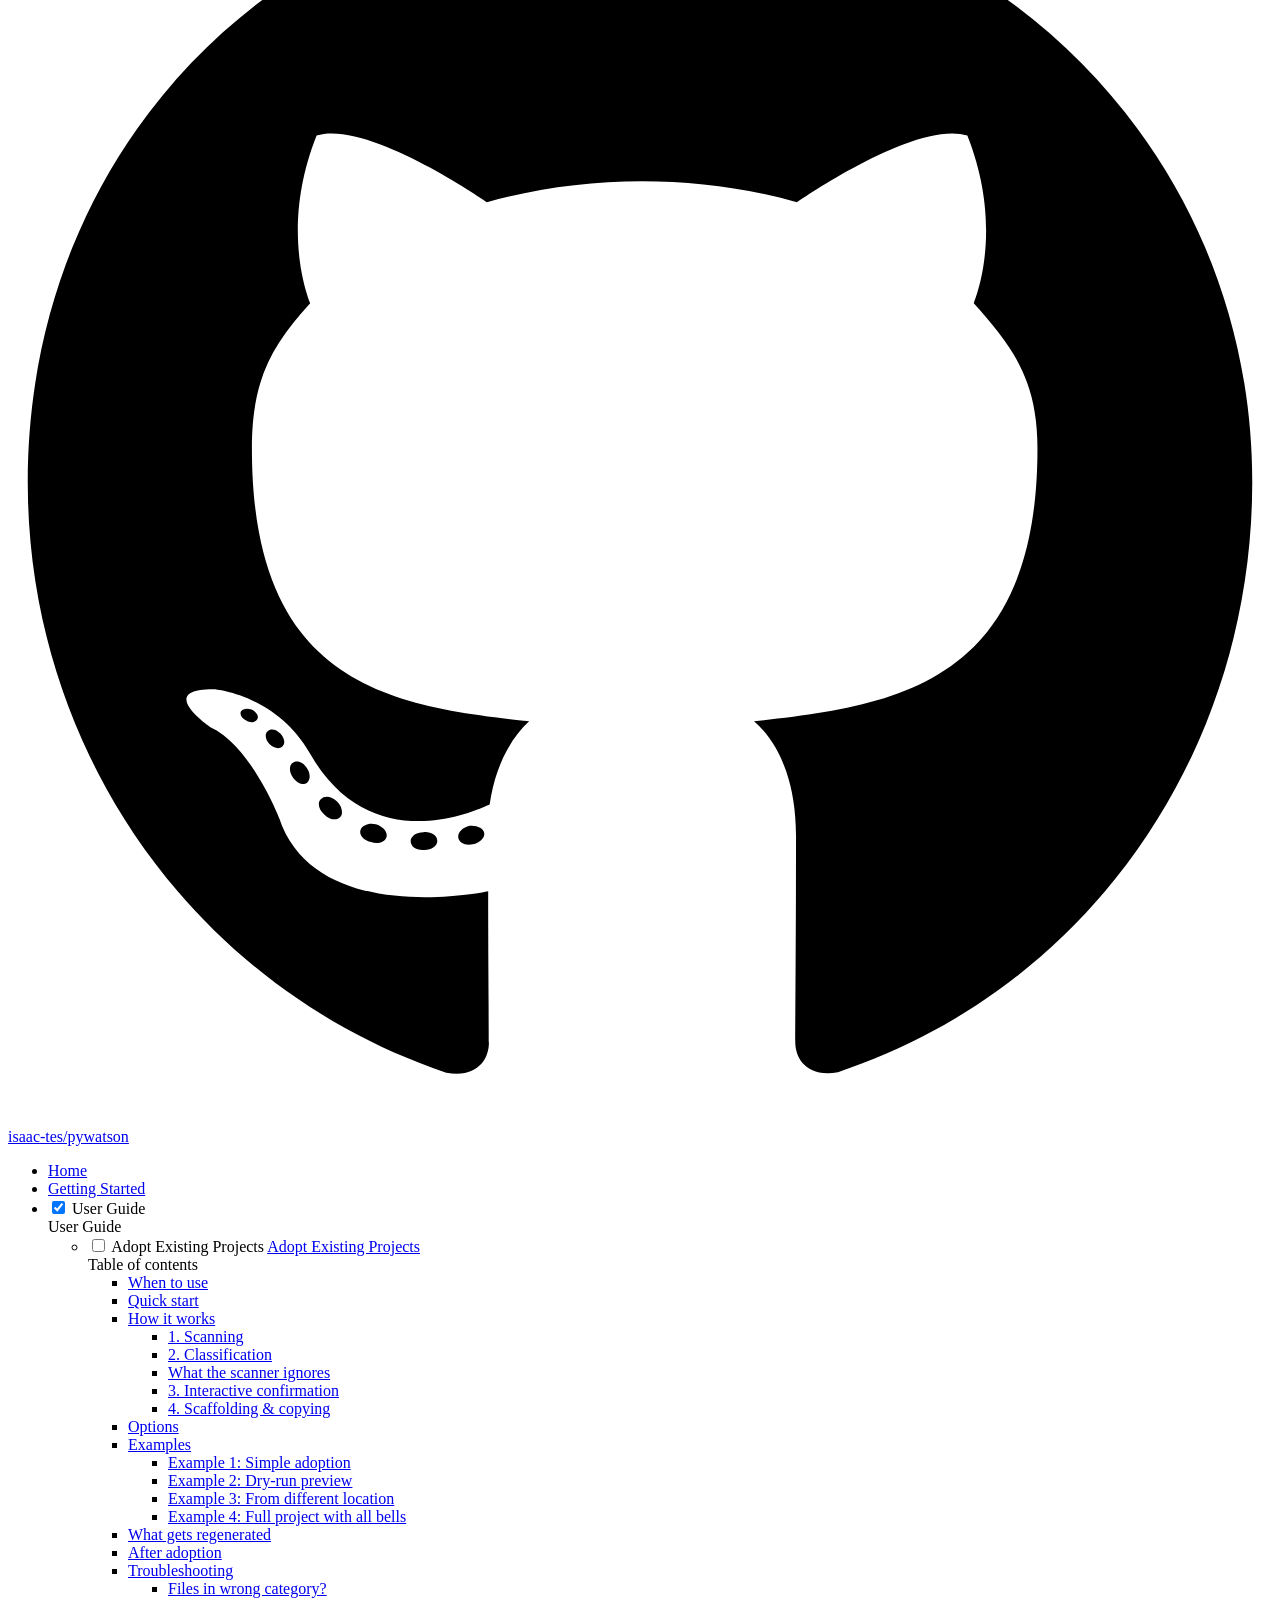
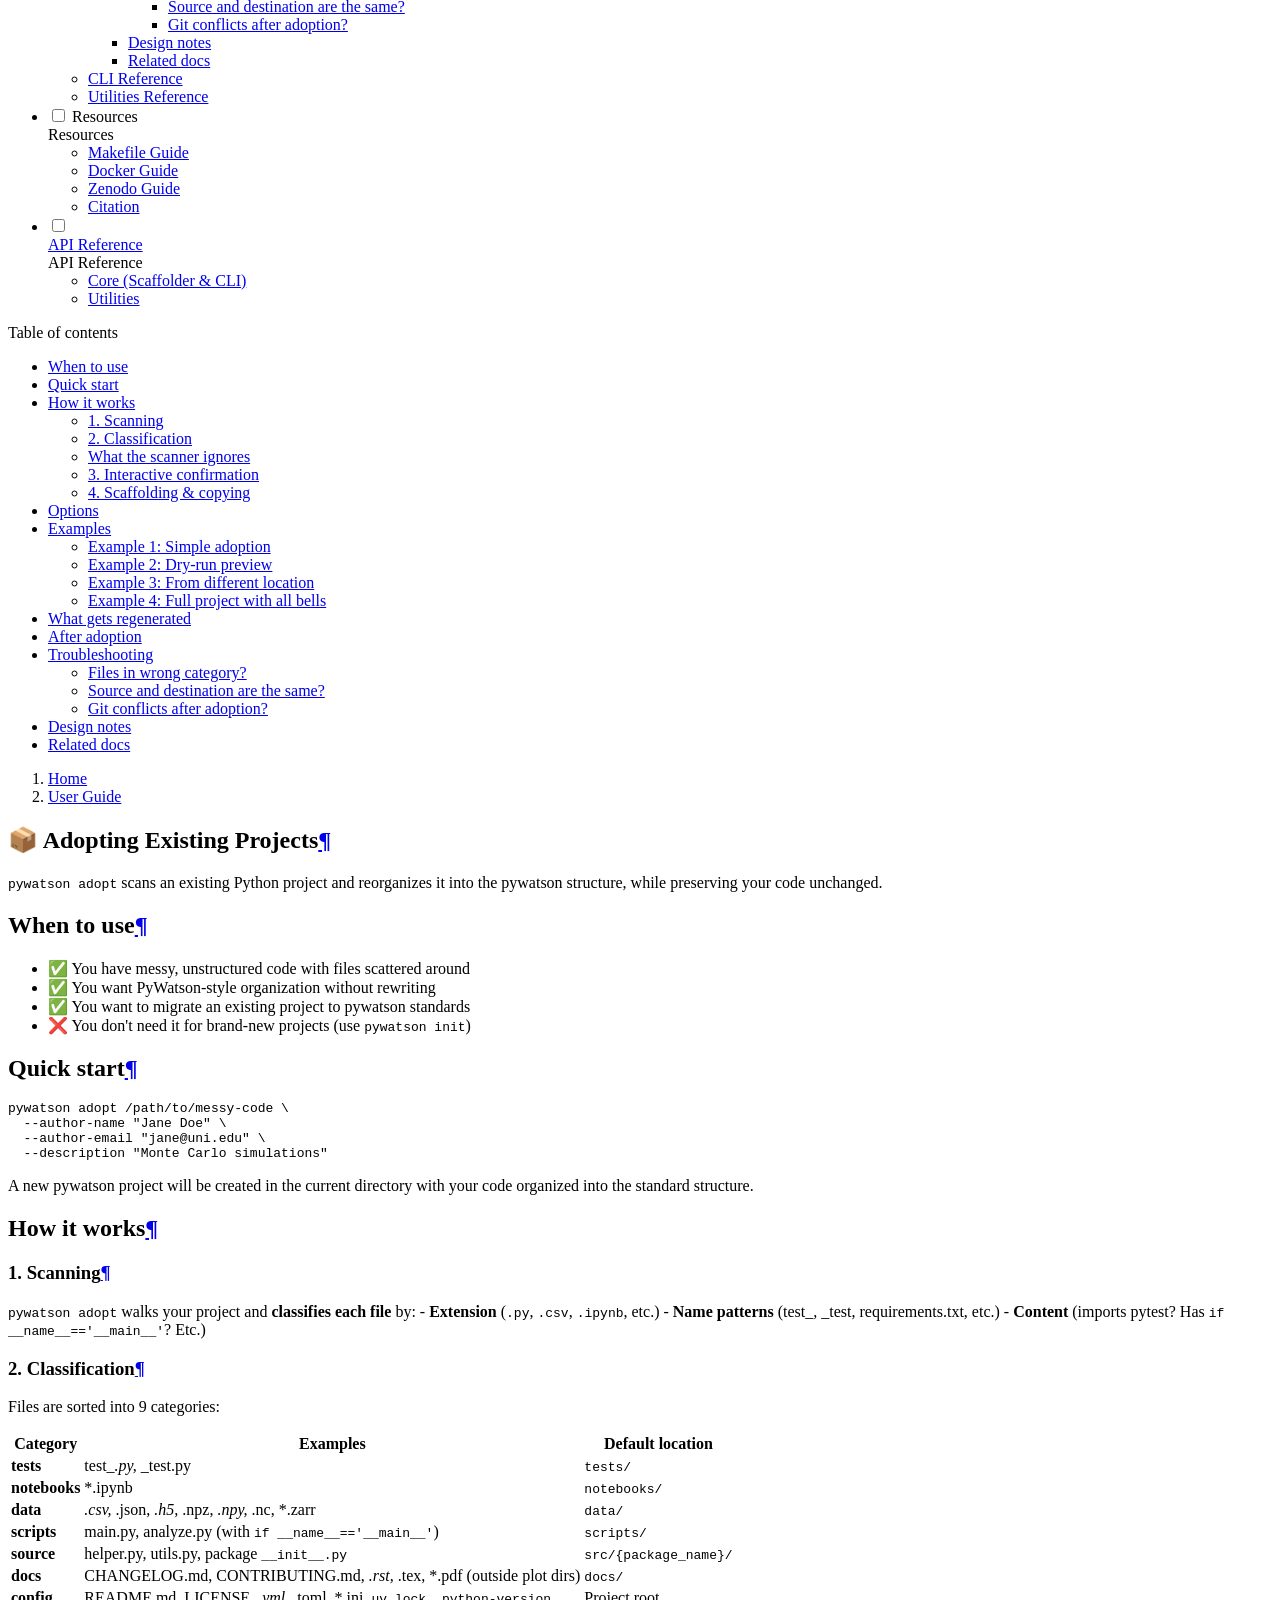
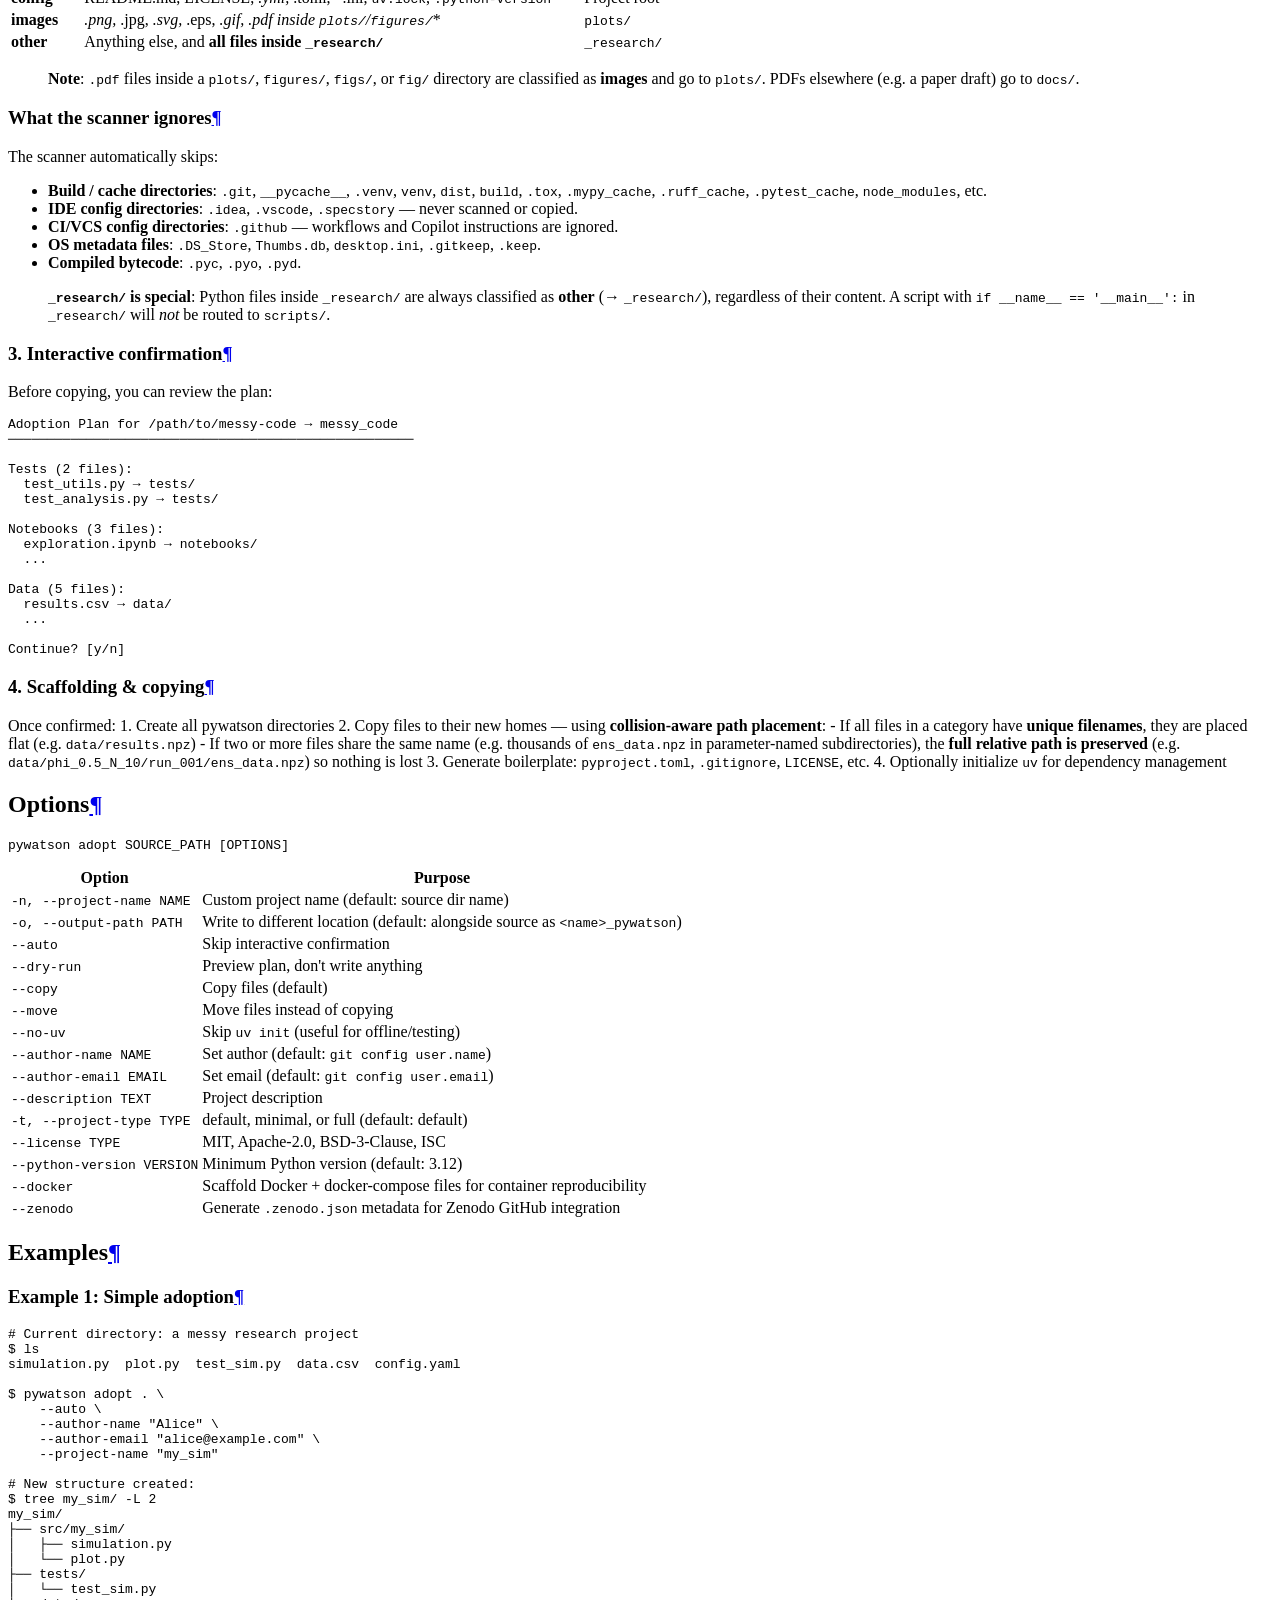
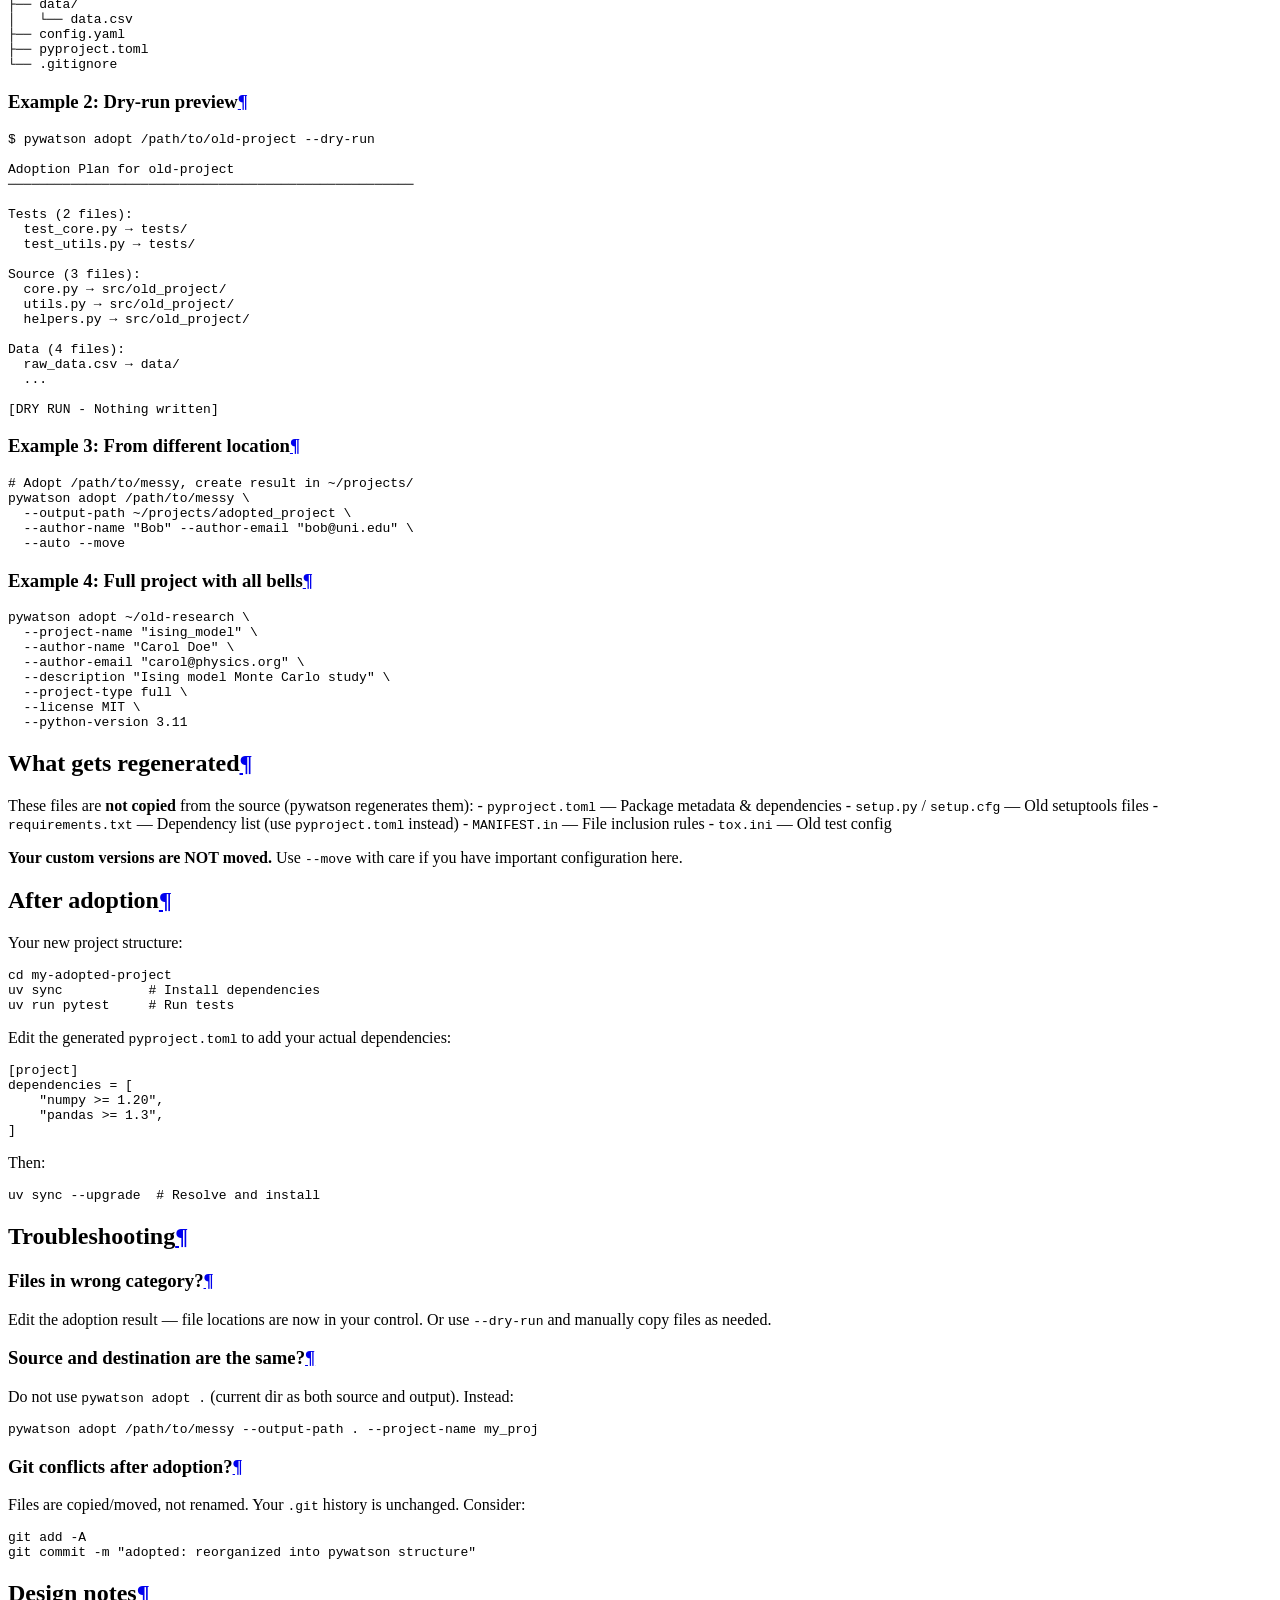
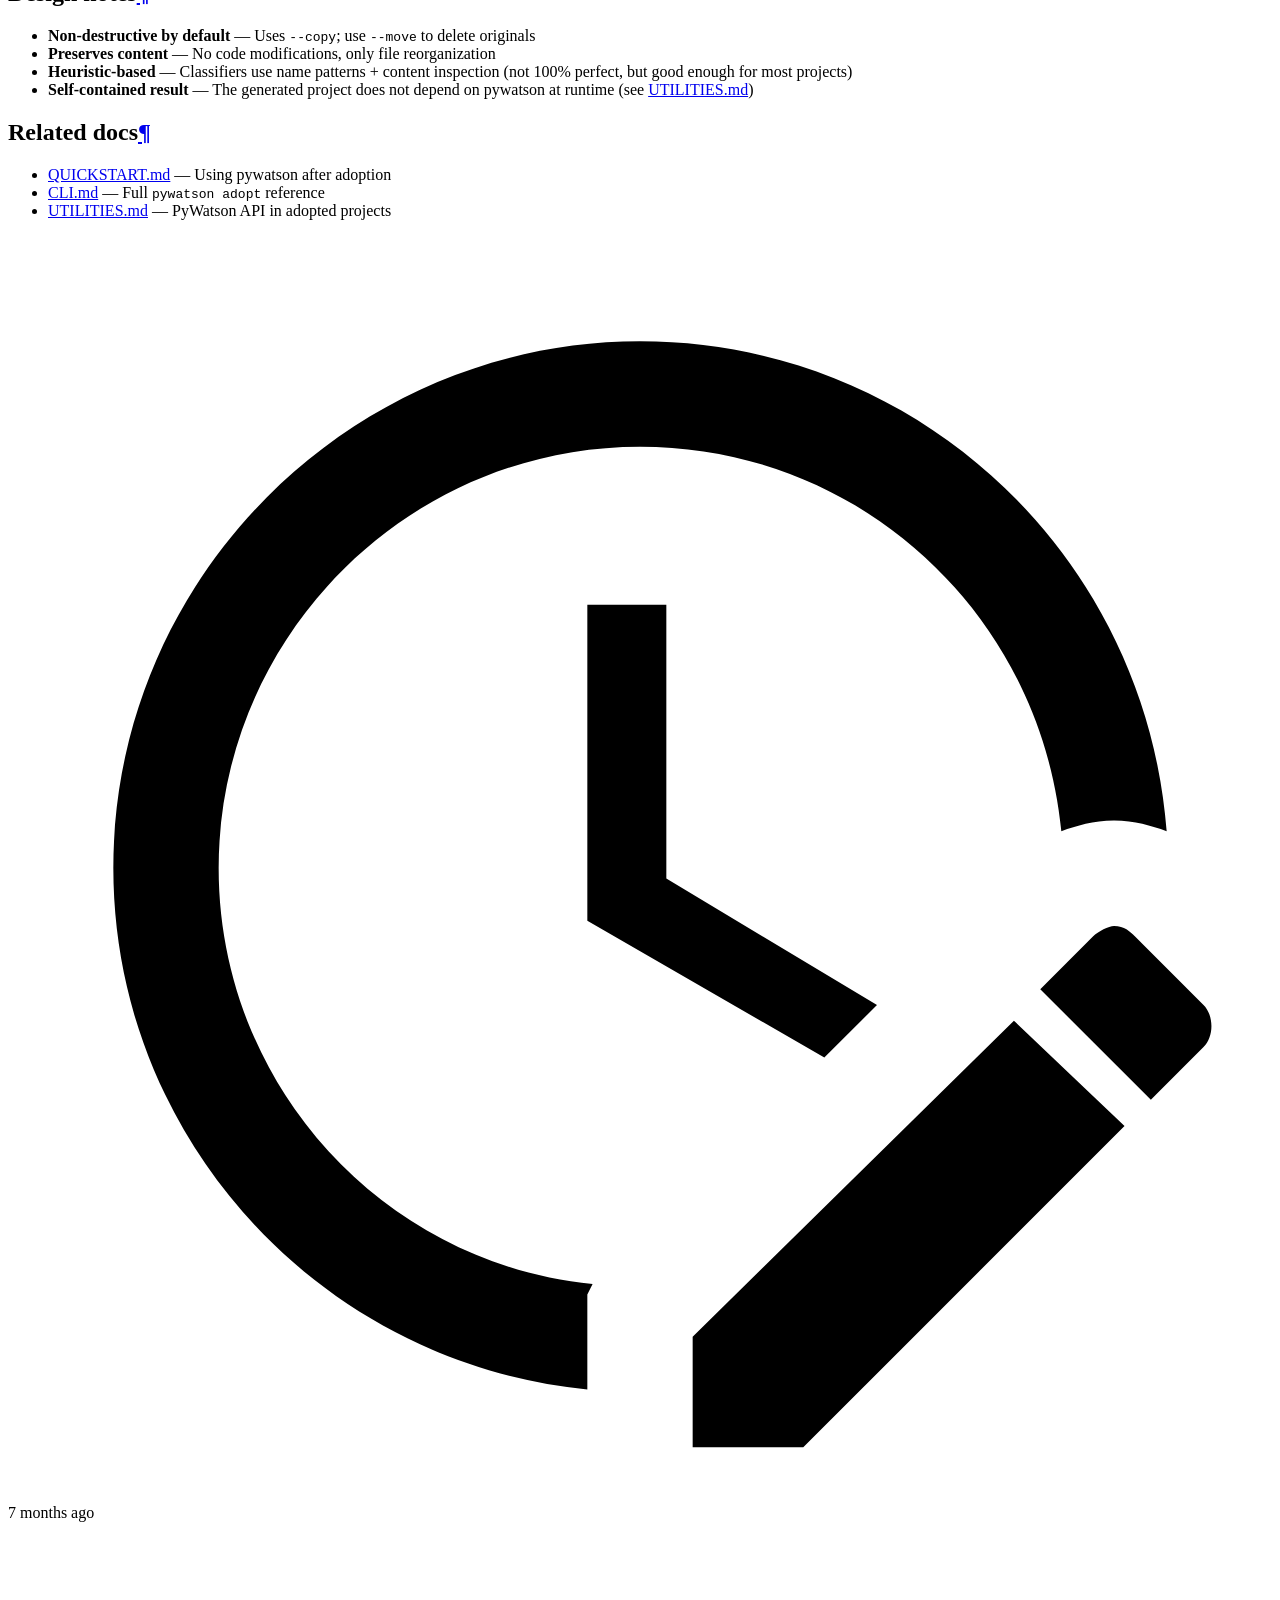
==== commit 651f27df: "Deployed c9d3f85 with MkDocs version: 1.6.1" ====
--- a/ADOPT_GUIDE/index.html
+++ b/ADOPT_GUIDE/index.html
@@ -25,7 +25,7 @@
       
       
       <link rel="icon" href="../assets/logo.svg">
-      <meta name="generator" content="mkdocs-1.6.1, mkdocs-material-9.7.5">
+      <meta name="generator" content="mkdocs-1.6.1, mkdocs-material-9.7.6">
     
     
       
@@ -505,6 +505,17 @@
 </li>
         
           <li class="md-nav__item">
+  <a href="#what-the-scanner-ignores" class="md-nav__link">
+    <span class="md-ellipsis">
+      
+        What the scanner ignores
+      
+    </span>
+  </a>
+  
+</li>
+        
+          <li class="md-nav__item">
   <a href="#3-interactive-confirmation" class="md-nav__link">
     <span class="md-ellipsis">
       
@@ -901,7 +912,7 @@
   <span class="md-ellipsis">
     
   
-    Zenodo & Citation
+    Zenodo Guide
   
 
     
@@ -1160,6 +1171,17 @@
     <span class="md-ellipsis">
       
         2. Classification
+      
+    </span>
+  </a>
+  
+</li>
+        
+          <li class="md-nav__item">
+  <a href="#what-the-scanner-ignores" class="md-nav__link">
+    <span class="md-ellipsis">
+      
+        What the scanner ignores
       
     </span>
   </a>
@@ -1474,7 +1496,7 @@
 </tr>
 <tr>
 <td><strong>data</strong></td>
-<td><em>.csv, </em>.json, *.h5</td>
+<td><em>.csv, </em>.json, <em>.h5, </em>.npz, <em>.npy, </em>.nc, *.zarr</td>
 <td><code>data/</code></td>
 </tr>
 <tr>
@@ -1484,31 +1506,49 @@
 </tr>
 <tr>
 <td><strong>source</strong></td>
-<td>helper.py, utils.py (with <code>def</code>/<code>class</code>)</td>
+<td>helper.py, utils.py, package <code>__init__.py</code></td>
 <td><code>src/{package_name}/</code></td>
 </tr>
 <tr>
 <td><strong>docs</strong></td>
-<td>README.md, *.rst</td>
+<td>CHANGELOG.md, CONTRIBUTING.md, <em>.rst, </em>.tex, *.pdf (outside plot dirs)</td>
 <td><code>docs/</code></td>
 </tr>
 <tr>
 <td><strong>config</strong></td>
-<td><em>.yml, </em>.toml, *.ini, requirements.txt</td>
+<td>README.md, LICENSE, <em>.yml, </em>.toml, *.ini, <code>uv.lock</code>, <code>.python-version</code></td>
 <td>Project root</td>
 </tr>
 <tr>
 <td><strong>images</strong></td>
-<td><em>.png, </em>.jpg, *.pdf</td>
+<td><em>.png, </em>.jpg, <em>.svg, </em>.eps, <em>.gif, </em><em>.pdf inside <code>plots/</code>/<code>figures/</code></em>*</td>
 <td><code>plots/</code></td>
 </tr>
 <tr>
 <td><strong>other</strong></td>
-<td>Anything else</td>
+<td>Anything else, and <strong>all files inside <code>_research/</code></strong></td>
 <td><code>_research/</code></td>
 </tr>
 </tbody>
 </table>
+<blockquote>
+<p><strong>Note</strong>: <code>.pdf</code> files inside a <code>plots/</code>, <code>figures/</code>, <code>figs/</code>, or <code>fig/</code> directory are
+classified as <strong>images</strong> and go to <code>plots/</code>. PDFs elsewhere (e.g. a paper draft) go to <code>docs/</code>.</p>
+</blockquote>
+<h3 id="what-the-scanner-ignores">What the scanner ignores<a class="headerlink" href="#what-the-scanner-ignores" title="Permanent link">&para;</a></h3>
+<p>The scanner automatically skips:</p>
+<ul>
+<li><strong>Build / cache directories</strong>: <code>.git</code>, <code>__pycache__</code>, <code>.venv</code>, <code>venv</code>, <code>dist</code>, <code>build</code>, <code>.tox</code>, <code>.mypy_cache</code>, <code>.ruff_cache</code>, <code>.pytest_cache</code>, <code>node_modules</code>, etc.</li>
+<li><strong>IDE config directories</strong>: <code>.idea</code>, <code>.vscode</code>, <code>.specstory</code> — never scanned or copied.</li>
+<li><strong>CI/VCS config directories</strong>: <code>.github</code> — workflows and Copilot instructions are ignored.</li>
+<li><strong>OS metadata files</strong>: <code>.DS_Store</code>, <code>Thumbs.db</code>, <code>desktop.ini</code>, <code>.gitkeep</code>, <code>.keep</code>.</li>
+<li><strong>Compiled bytecode</strong>: <code>.pyc</code>, <code>.pyo</code>, <code>.pyd</code>.</li>
+</ul>
+<blockquote>
+<p><strong><code>_research/</code> is special</strong>: Python files inside <code>_research/</code> are always classified as
+<strong>other</strong> (→ <code>_research/</code>), regardless of their content. A script with
+<code>if __name__ == '__main__':</code> in <code>_research/</code> will <em>not</em> be routed to <code>scripts/</code>.</p>
+</blockquote>
 <h3 id="3-interactive-confirmation">3. Interactive confirmation<a class="headerlink" href="#3-interactive-confirmation" title="Permanent link">&para;</a></h3>
 <p>Before copying, you can review the plan:</p>
 <div class="language-text highlight"><pre><span></span><code><span id="__span-1-1"><a id="__codelineno-1-1" name="__codelineno-1-1" href="#__codelineno-1-1"></a>Adoption Plan for /path/to/messy-code → messy_code
@@ -1531,7 +1571,9 @@
 <h3 id="4-scaffolding-copying">4. Scaffolding &amp; copying<a class="headerlink" href="#4-scaffolding-copying" title="Permanent link">&para;</a></h3>
 <p>Once confirmed:
 1. Create all pywatson directories
-2. Copy files to their new homes
+2. Copy files to their new homes — using <strong>collision-aware path placement</strong>:
+   - If all files in a category have <strong>unique filenames</strong>, they are placed flat (e.g. <code>data/results.npz</code>)
+   - If two or more files share the same name (e.g. thousands of <code>ens_data.npz</code> in parameter-named subdirectories), the <strong>full relative path is preserved</strong> (e.g. <code>data/phi_0.5_N_10/run_001/ens_data.npz</code>) so nothing is lost
 3. Generate boilerplate: <code>pyproject.toml</code>, <code>.gitignore</code>, <code>LICENSE</code>, etc.
 4. Optionally initialize <code>uv</code> for dependency management</p>
 <h2 id="options">Options<a class="headerlink" href="#options" title="Permanent link">&para;</a></h2>
@@ -1551,7 +1593,7 @@
 </tr>
 <tr>
 <td><code>-o, --output-path PATH</code></td>
-<td>Write to different location (default: cwd)</td>
+<td>Write to different location (default: alongside source as <code>&lt;name&gt;_pywatson</code>)</td>
 </tr>
 <tr>
 <td><code>--auto</code></td>
@@ -1575,11 +1617,11 @@
 </tr>
 <tr>
 <td><code>--author-name NAME</code></td>
-<td>Set author (required)</td>
+<td>Set author (default: <code>git config user.name</code>)</td>
 </tr>
 <tr>
 <td><code>--author-email EMAIL</code></td>
-<td>Set email (required)</td>
+<td>Set email (default: <code>git config user.email</code>)</td>
 </tr>
 <tr>
 <td><code>--description TEXT</code></td>
@@ -1596,6 +1638,14 @@
 <tr>
 <td><code>--python-version VERSION</code></td>
 <td>Minimum Python version (default: 3.12)</td>
+</tr>
+<tr>
+<td><code>--docker</code></td>
+<td>Scaffold Docker + docker-compose files for container reproducibility</td>
+</tr>
+<tr>
+<td><code>--zenodo</code></td>
+<td>Generate <code>.zenodo.json</code> metadata for Zenodo GitHub integration</td>
 </tr>
 </tbody>
 </table>
@@ -1738,7 +1788,7 @@
     <span class="md-icon" title="Last update">
       <svg xmlns="http://www.w3.org/2000/svg" viewBox="0 0 24 24"><path d="M21 13.1c-.1 0-.3.1-.4.2l-1 1 2.1 2.1 1-1c.2-.2.2-.6 0-.8l-1.3-1.3c-.1-.1-.2-.2-.4-.2m-1.9 1.8-6.1 6V23h2.1l6.1-6.1zM12.5 7v5.2l4 2.4-1 1L11 13V7zM11 21.9c-5.1-.5-9-4.8-9-9.9C2 6.5 6.5 2 12 2c5.3 0 9.6 4.1 10 9.3-.3-.1-.6-.2-1-.2s-.7.1-1 .2C19.6 7.2 16.2 4 12 4c-4.4 0-8 3.6-8 8 0 4.1 3.1 7.5 7.1 7.9l-.1.2z"/></svg>
     </span>
-    <span class="git-revision-date-localized-plugin git-revision-date-localized-plugin-timeago" title="March 10, 2026 18:19:39 UTC"><span class="timeago" datetime="2026-03-10T18:19:39+00:00" locale="en"></span></span><span class="git-revision-date-localized-plugin git-revision-date-localized-plugin-iso_date" title="March 10, 2026 18:19:39 UTC">2026-03-10</span>
+    <span class="git-revision-date-localized-plugin git-revision-date-localized-plugin-timeago" title="April 20, 2026 12:54:10 UTC"><span class="timeago" datetime="2026-04-20T12:54:10+00:00" locale="en"></span></span><span class="git-revision-date-localized-plugin git-revision-date-localized-plugin-iso_date" title="April 20, 2026 12:54:10 UTC">2026-04-20</span>
   </span>
 
     
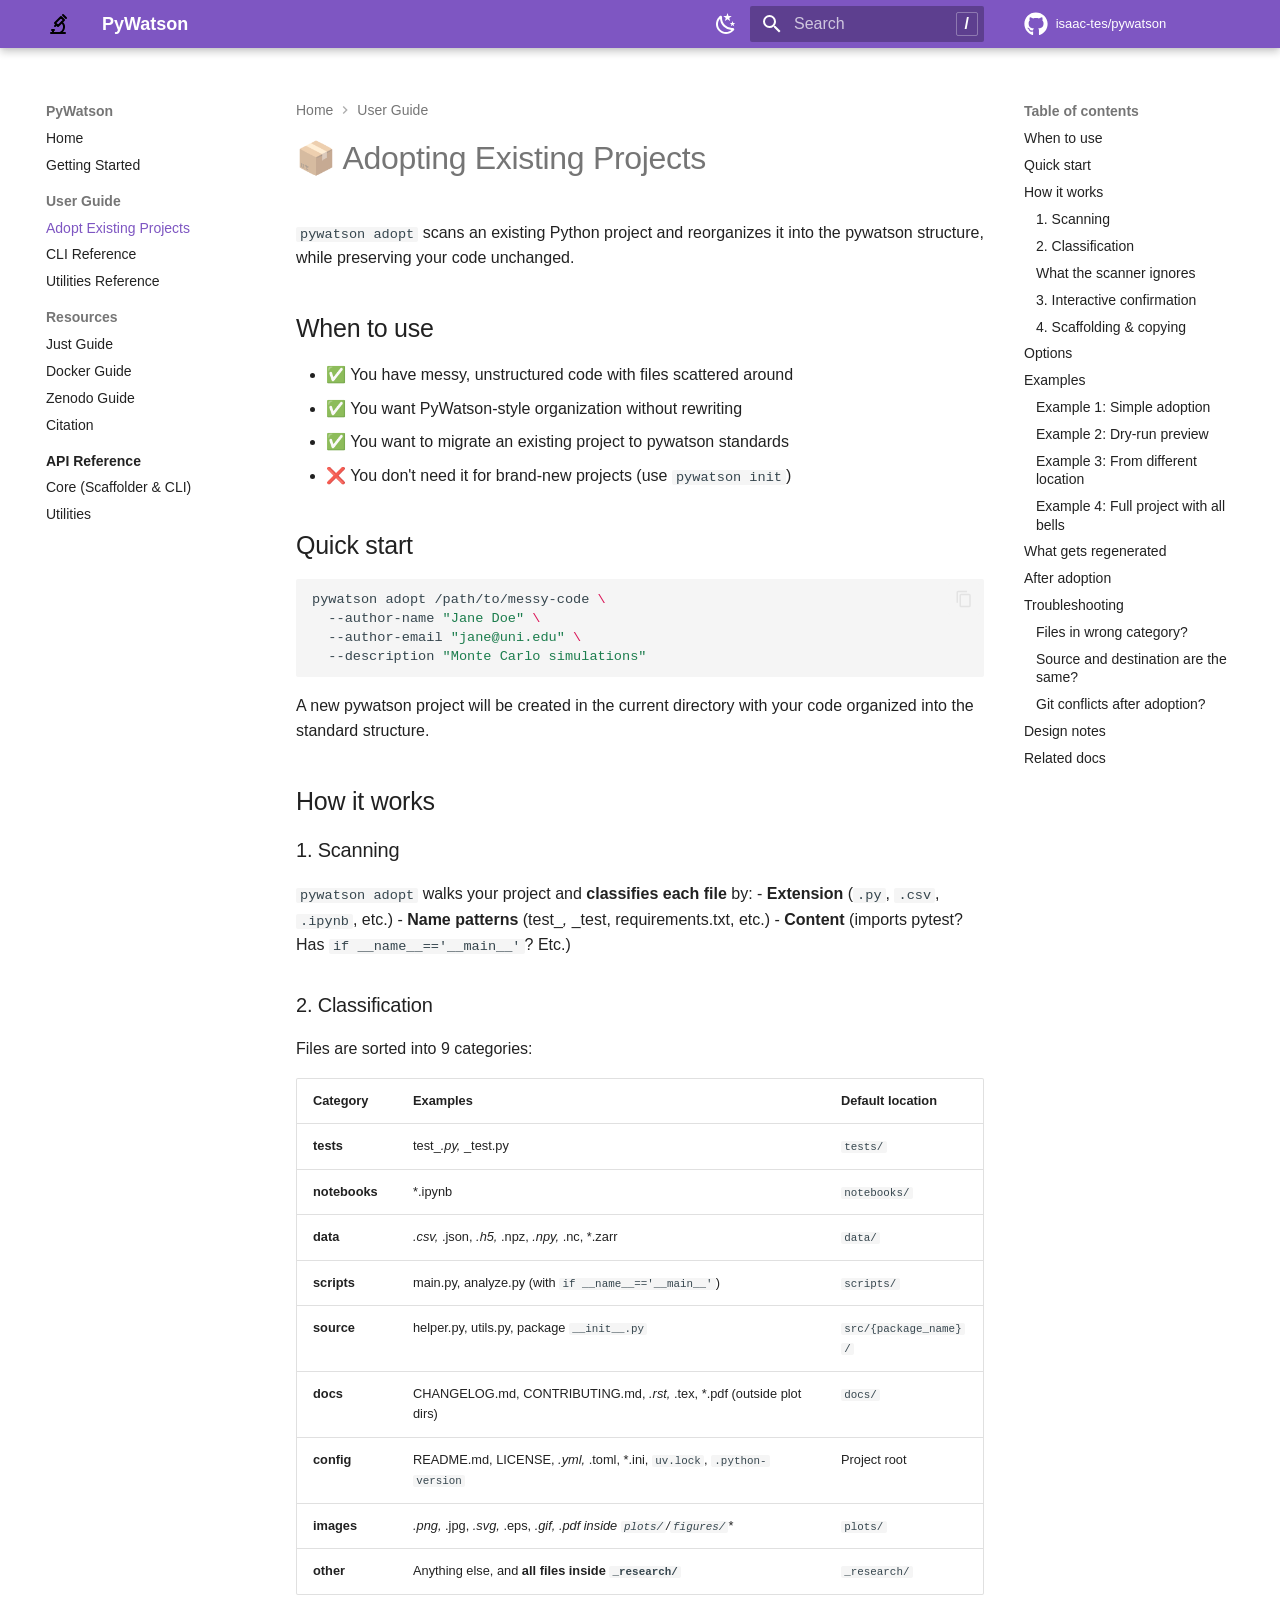
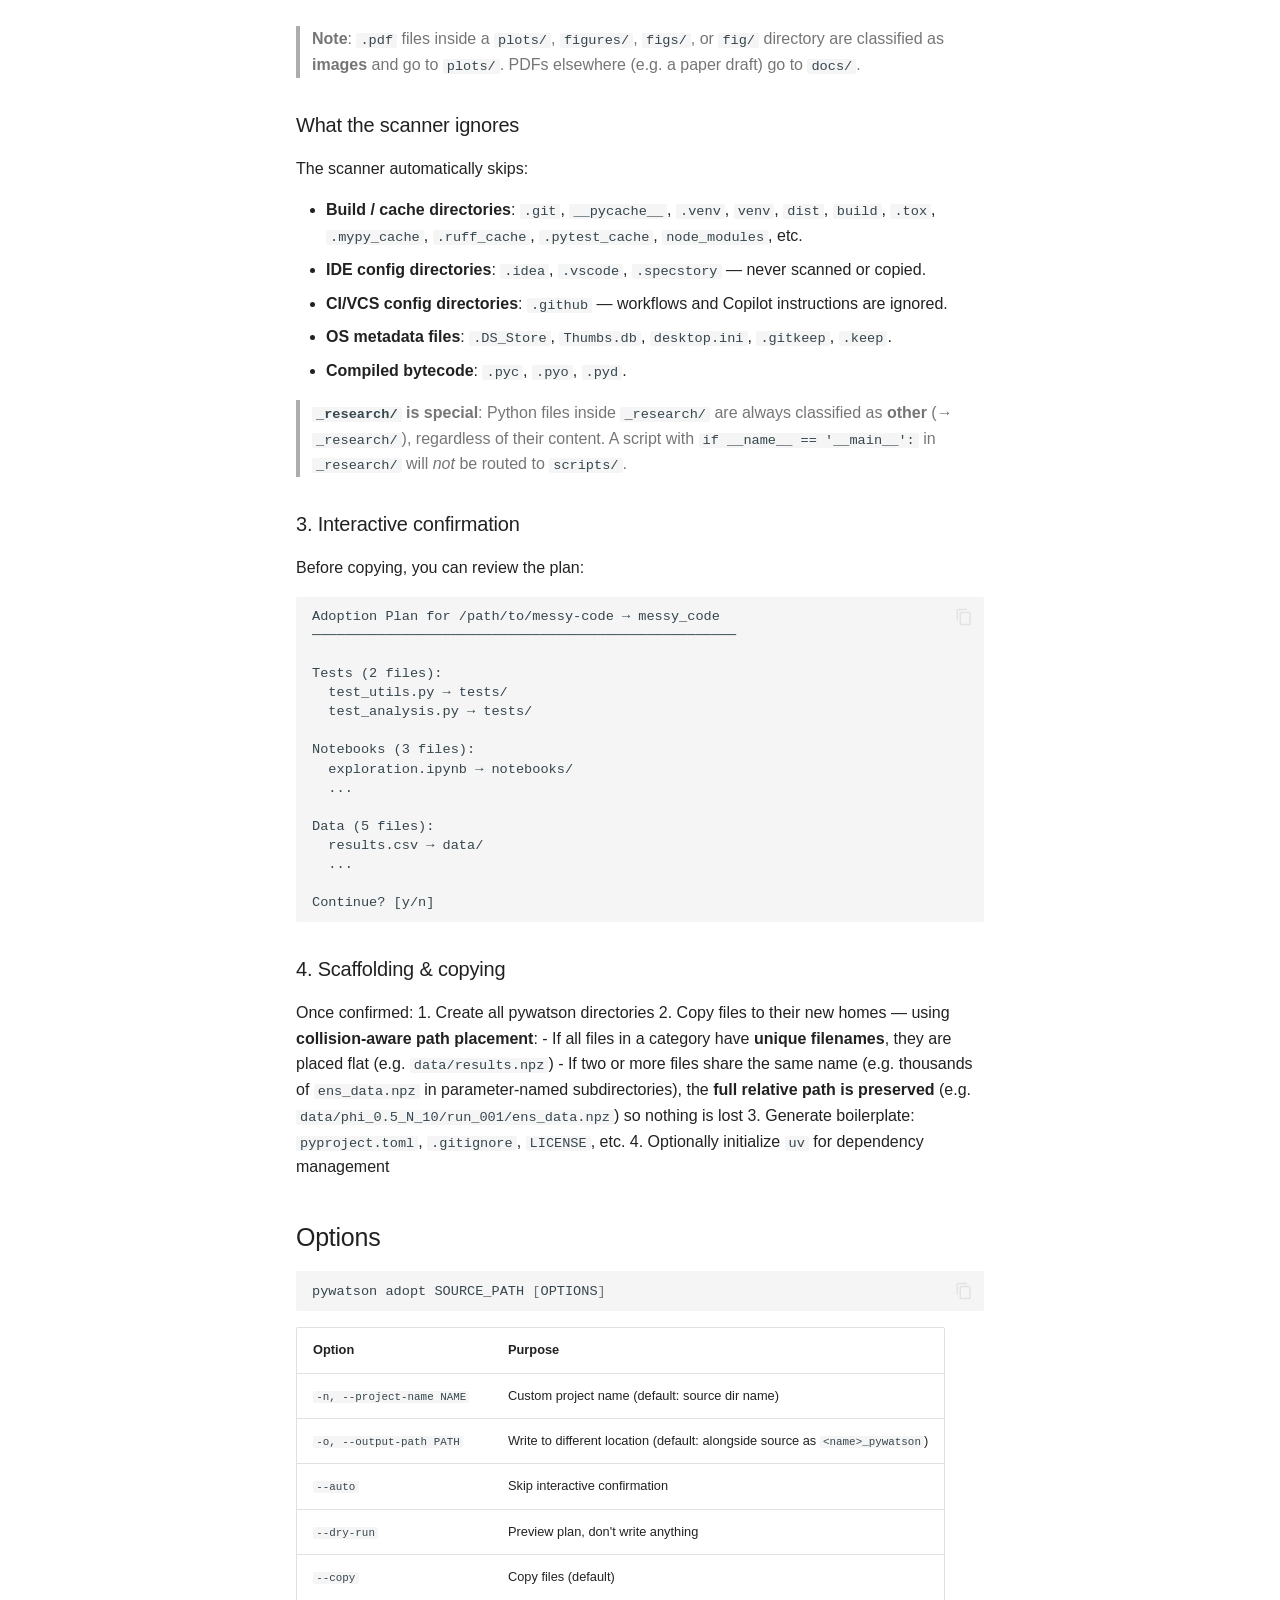
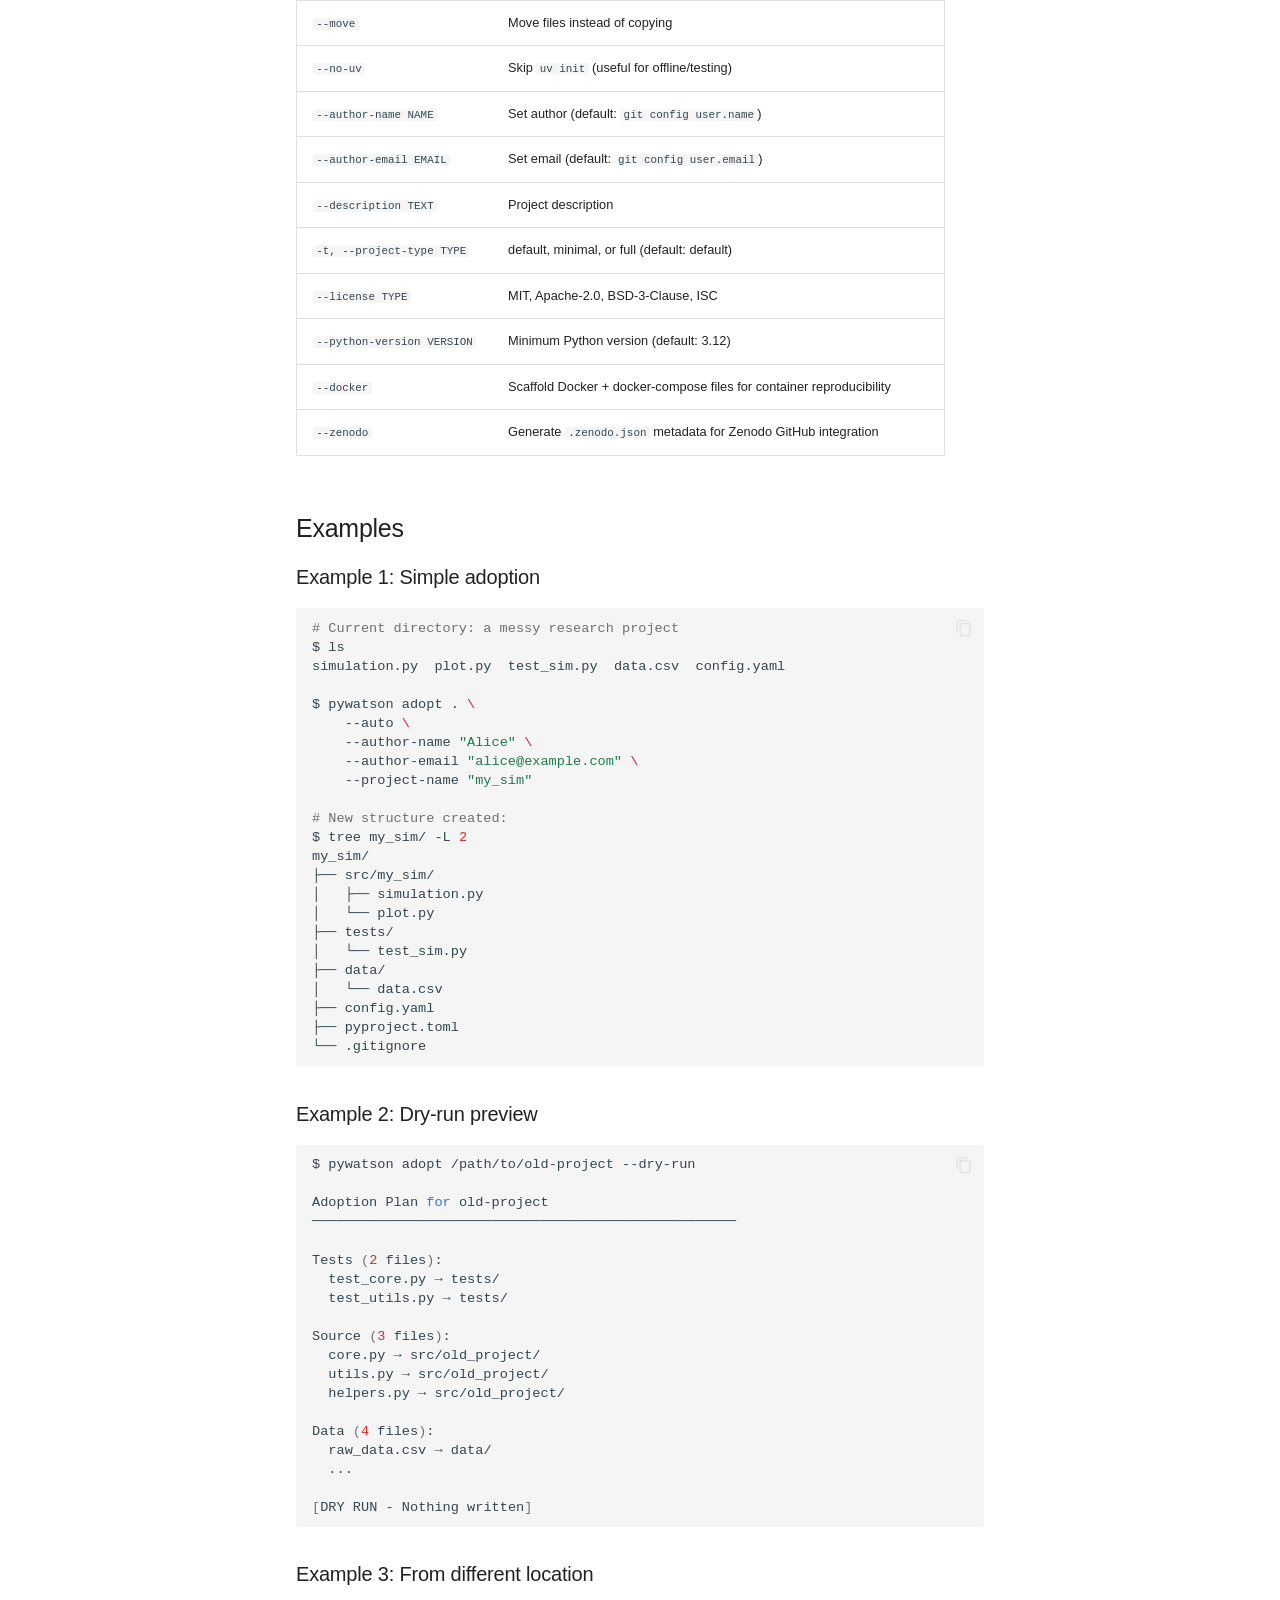
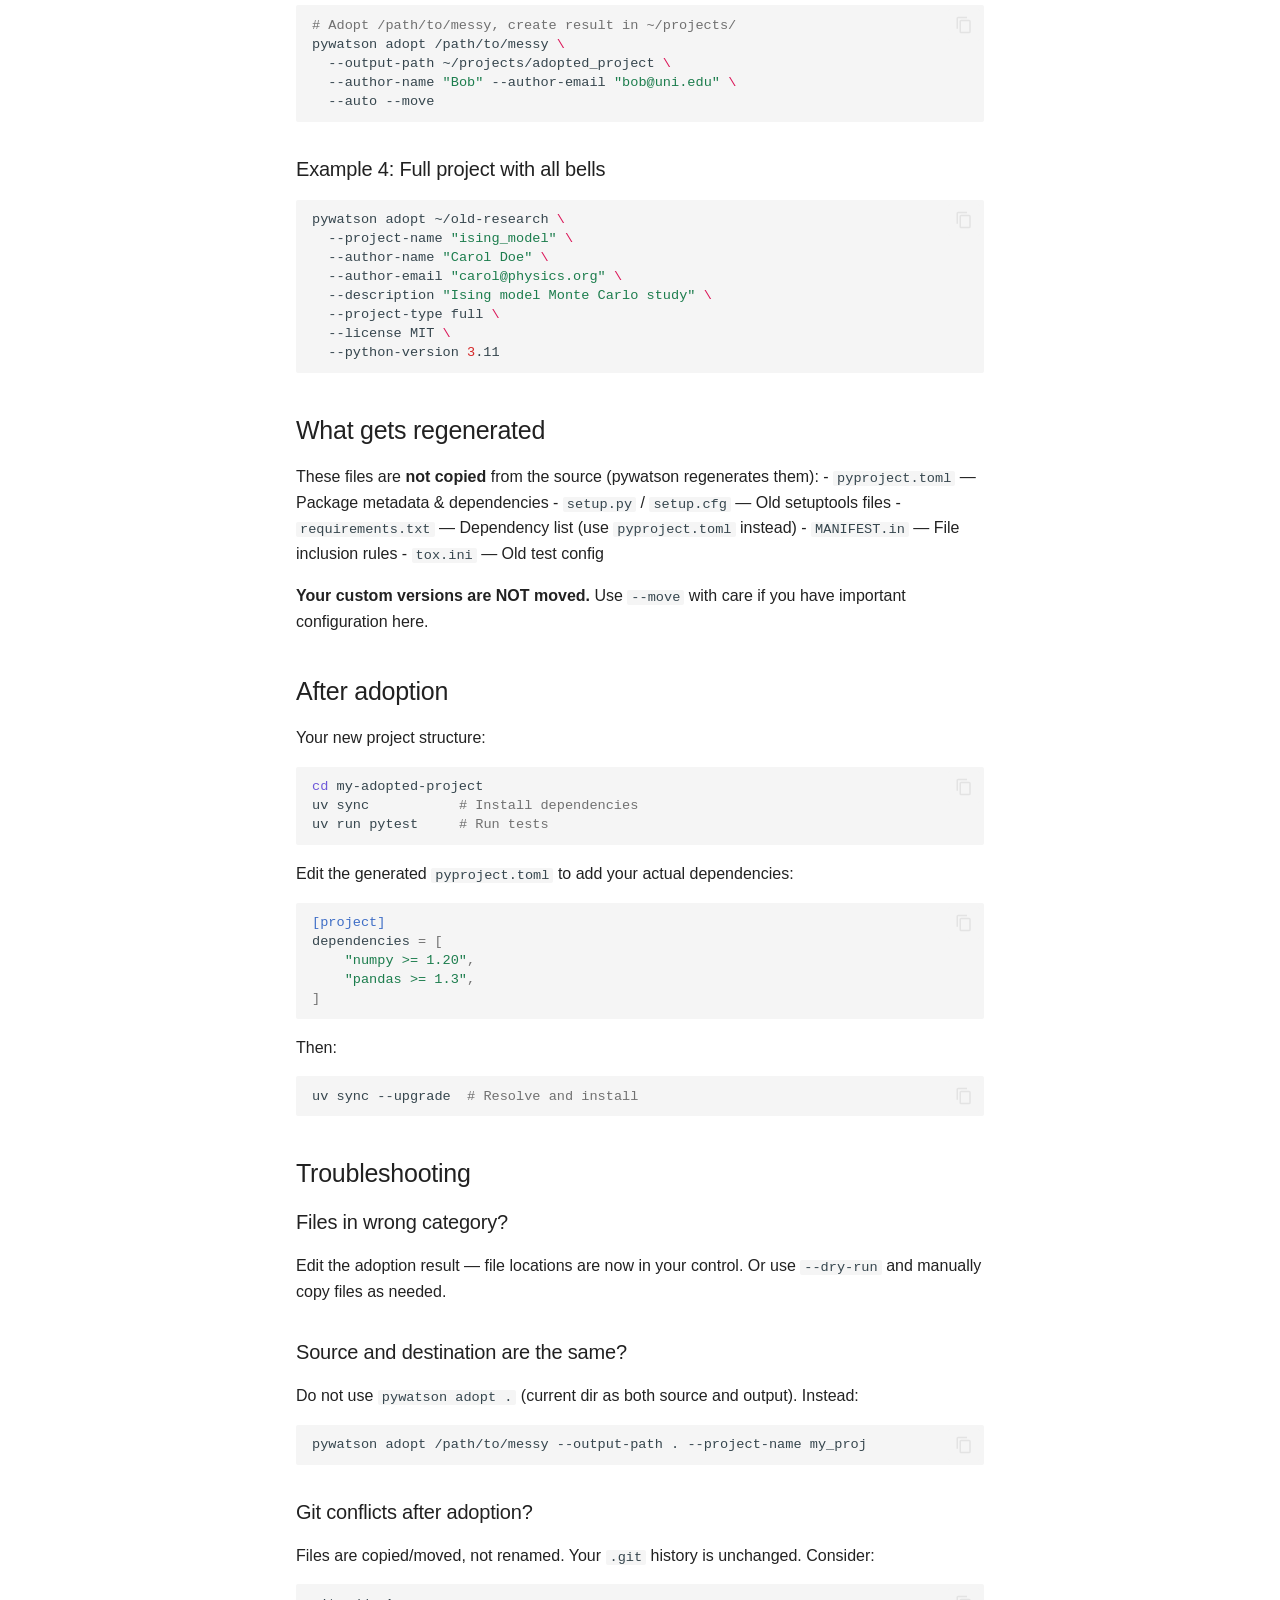
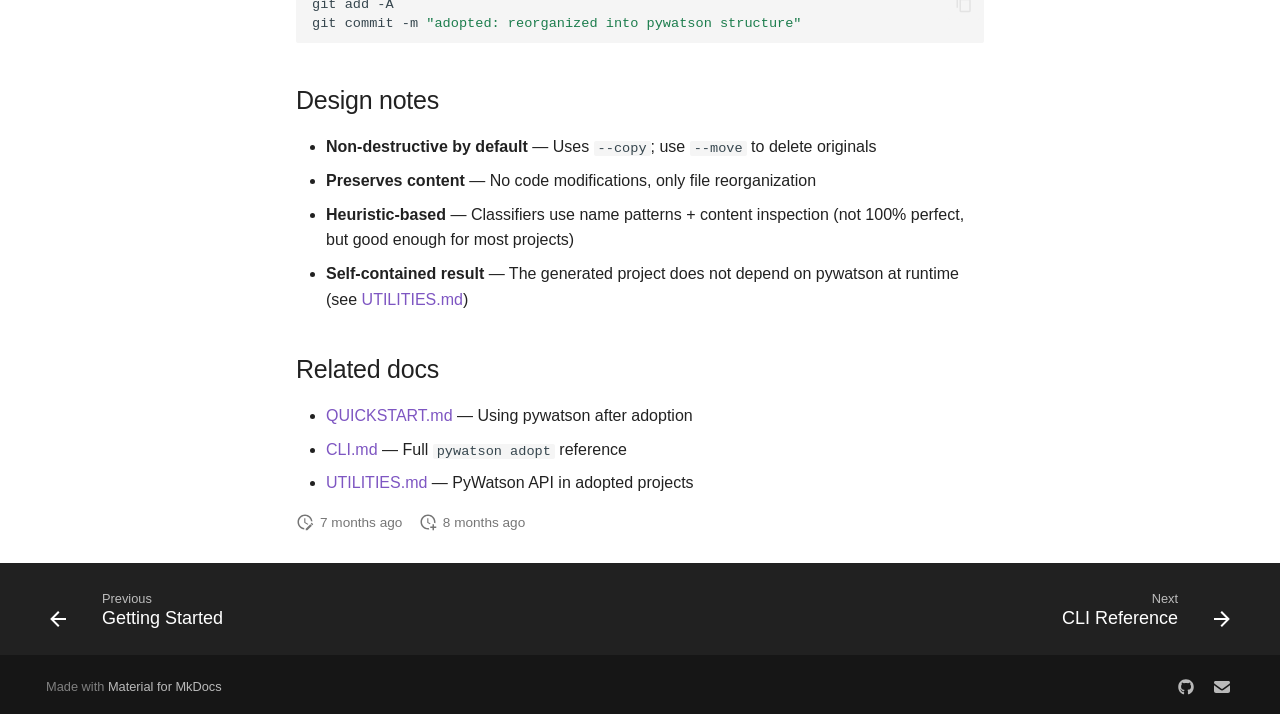
==== commit d80ab049: "Deployed 7c23169 with MkDocs version: 1.6.1" ====
--- a/ADOPT_GUIDE/index.html
+++ b/ADOPT_GUIDE/index.html
@@ -25,7 +25,7 @@
       
       
       <link rel="icon" href="../assets/logo.svg">
-      <meta name="generator" content="mkdocs-1.6.1, mkdocs-material-9.7.6">
+      <meta name="generator" content="mkdocs-1.6.1, mkdocs-material-9.7.7">
     
     
       
@@ -33,7 +33,7 @@
       
     
     
-      <link rel="stylesheet" href="../assets/stylesheets/main.484c7ddc.min.css">
+      <link rel="stylesheet" href="../assets/stylesheets/main.ec1eaa64.min.css">
       
         
         <link rel="stylesheet" href="../assets/stylesheets/palette.ab4e12ef.min.css">
@@ -849,14 +849,14 @@
   
   
     <li class="md-nav__item">
-      <a href="../MAKEFILE_GUIDE/" class="md-nav__link">
+      <a href="../JUST_GUIDE/" class="md-nav__link">
         
   
   
   <span class="md-ellipsis">
     
   
-    Makefile Guide
+    Just Guide
   
 
     
@@ -1919,7 +1919,7 @@
       <script id="__config" type="application/json">{"annotate": null, "base": "..", "features": ["navigation.instant", "navigation.instant.prefetch", "navigation.instant.progress", "navigation.tracking", "navigation.sections", "navigation.path", "navigation.indexes", "navigation.top", "navigation.footer", "search.suggest", "search.highlight", "search.share", "header.autohide", "content.code.copy", "content.tooltips", "toc.follow"], "search": "../assets/javascripts/workers/search.2c215733.min.js", "tags": null, "translations": {"clipboard.copied": "Copied to clipboard", "clipboard.copy": "Copy to clipboard", "search.result.more.one": "1 more on this page", "search.result.more.other": "# more on this page", "search.result.none": "No matching documents", "search.result.one": "1 matching document", "search.result.other": "# matching documents", "search.result.placeholder": "Type to start searching", "search.result.term.missing": "Missing", "select.version": "Select version"}, "version": null}</script>
     
     
-      <script src="../assets/javascripts/bundle.79ae519e.min.js"></script>
+      <script src="../assets/javascripts/bundle.d7400e89.min.js"></script>
       
         <script src="../js/timeago.min.js"></script>
       
--- a/assets/stylesheets/main.ec1eaa64.min.css
+++ b/assets/stylesheets/main.ec1eaa64.min.css
@@ -0,0 +1 @@
+@charset "UTF-8";html{-webkit-text-size-adjust:none;-moz-text-size-adjust:none;text-size-adjust:none;box-sizing:border-box}*,:after,:before{box-sizing:inherit}@media (prefers-reduced-motion){*,:after,:before{transition:none!important}}body{margin:0}a,button,input,label{-webkit-tap-highlight-color:transparent}a{color:inherit;text-decoration:none}hr{border:0;box-sizing:initial;display:block;height:.05rem;overflow:visible;padding:0}small{font-size:80%}sub,sup{line-height:1em}img{border-style:none}table{border-collapse:initial;border-spacing:0}td,th{font-weight:400;vertical-align:top}button{background:#0000;border:0;font-family:inherit;font-size:inherit;margin:0;padding:0}input{border:0;outline:none}:root{--md-primary-fg-color:#4051b5;--md-primary-fg-color--light:#5d6cc0;--md-primary-fg-color--dark:#303fa1;--md-primary-bg-color:#fff;--md-primary-bg-color--light:#ffffffb3;--md-accent-fg-color:#526cfe;--md-accent-fg-color--transparent:#526cfe1a;--md-accent-bg-color:#fff;--md-accent-bg-color--light:#ffffffb3}[data-md-color-scheme=default]{color-scheme:light}[data-md-color-scheme=default] img[src$="#gh-dark-mode-only"],[data-md-color-scheme=default] img[src$="#only-dark"]{display:none}:root,[data-md-color-scheme=default]{--md-hue:225deg;--md-default-fg-color:#000000de;--md-default-fg-color--light:#0000008a;--md-default-fg-color--lighter:#00000052;--md-default-fg-color--lightest:#00000012;--md-default-bg-color:#fff;--md-default-bg-color--light:#ffffffb3;--md-default-bg-color--lighter:#ffffff4d;--md-default-bg-color--lightest:#ffffff1f;--md-code-fg-color:#36464e;--md-code-bg-color:#f5f5f5;--md-code-bg-color--light:#f5f5f5b3;--md-code-bg-color--lighter:#f5f5f54d;--md-code-hl-color:#4287ff;--md-code-hl-color--light:#4287ff1a;--md-code-hl-number-color:#d52a2a;--md-code-hl-special-color:#db1457;--md-code-hl-function-color:#a846b9;--md-code-hl-constant-color:#6e59d9;--md-code-hl-keyword-color:#3f6ec6;--md-code-hl-string-color:#1c7d4d;--md-code-hl-name-color:var(--md-code-fg-color);--md-code-hl-operator-color:var(--md-default-fg-color--light);--md-code-hl-punctuation-color:var(--md-default-fg-color--light);--md-code-hl-comment-color:var(--md-default-fg-color--light);--md-code-hl-generic-color:var(--md-default-fg-color--light);--md-code-hl-variable-color:var(--md-default-fg-color--light);--md-typeset-color:var(--md-default-fg-color);--md-typeset-a-color:var(--md-primary-fg-color);--md-typeset-del-color:#f5503d26;--md-typeset-ins-color:#0bd57026;--md-typeset-kbd-color:#fafafa;--md-typeset-kbd-accent-color:#fff;--md-typeset-kbd-border-color:#b8b8b8;--md-typeset-mark-color:#ffff0080;--md-typeset-table-color:#0000001f;--md-typeset-table-color--light:rgba(0,0,0,.035);--md-admonition-fg-color:var(--md-default-fg-color);--md-admonition-bg-color:var(--md-default-bg-color);--md-warning-fg-color:#000000de;--md-warning-bg-color:#ff9;--md-footer-fg-color:#fff;--md-footer-fg-color--light:#ffffffb3;--md-footer-fg-color--lighter:#ffffff73;--md-footer-bg-color:#000000de;--md-footer-bg-color--dark:#00000052;--md-shadow-z1:0 0.2rem 0.5rem #0000000d,0 0 0.05rem #0000001a;--md-shadow-z2:0 0.2rem 0.5rem #0000001a,0 0 0.05rem #00000040;--md-shadow-z3:0 0.2rem 0.5rem #0003,0 0 0.05rem #00000059}.md-icon svg{fill:currentcolor;display:block;height:1.2rem;width:1.2rem}body{-webkit-font-smoothing:antialiased;-moz-osx-font-smoothing:grayscale;--md-text-font-family:var(--md-text-font,_),-apple-system,BlinkMacSystemFont,Helvetica,Arial,sans-serif;--md-code-font-family:var(--md-code-font,_),SFMono-Regular,Consolas,Menlo,monospace}aside,body,input{font-feature-settings:"kern","liga";color:var(--md-typeset-color);font-family:var(--md-text-font-family)}code,kbd,pre{font-feature-settings:"kern";font-family:var(--md-code-font-family)}:root{--md-typeset-table-sort-icon:url('data:image/svg+xml;charset=utf-8,<svg xmlns="http://www.w3.org/2000/svg" viewBox="0 0 24 24"><path d="m18 21-4-4h3V7h-3l4-4 4 4h-3v10h3M2 19v-2h10v2M2 13v-2h7v2M2 7V5h4v2z"/></svg>');--md-typeset-table-sort-icon--asc:url('data:image/svg+xml;charset=utf-8,<svg xmlns="http://www.w3.org/2000/svg" viewBox="0 0 24 24"><path d="M19 17h3l-4 4-4-4h3V3h2M2 17h10v2H2M6 5v2H2V5m0 6h7v2H2z"/></svg>');--md-typeset-table-sort-icon--desc:url('data:image/svg+xml;charset=utf-8,<svg xmlns="http://www.w3.org/2000/svg" viewBox="0 0 24 24"><path d="M19 7h3l-4-4-4 4h3v14h2M2 17h10v2H2M6 5v2H2V5m0 6h7v2H2z"/></svg>')}.md-typeset{-webkit-print-color-adjust:exact;color-adjust:exact;font-size:.8rem;line-height:1.6;overflow-wrap:break-word}@media print{.md-typeset{font-size:.68rem}}.md-typeset blockquote,.md-typeset dl,.md-typeset figure,.md-typeset ol,.md-typeset pre,.md-typeset ul{margin-bottom:1em;margin-top:1em}.md-typeset h1{color:var(--md-default-fg-color--light);font-size:2em;line-height:1.3;margin:0 0 1.25em}.md-typeset h1,.md-typeset h2{font-weight:300;letter-spacing:-.01em}.md-typeset h2{font-size:1.5625em;line-height:1.4;margin:1.6em 0 .64em}.md-typeset h3{font-size:1.25em;font-weight:400;letter-spacing:-.01em;line-height:1.5;margin:1.6em 0 .8em}.md-typeset h2+h3{margin-top:.8em}.md-typeset h4{font-weight:700;letter-spacing:-.01em;margin:1em 0}.md-typeset h5,.md-typeset h6{color:var(--md-default-fg-color--light);font-size:.8em;font-weight:700;letter-spacing:-.01em;margin:1.25em 0}.md-typeset h5{text-transform:uppercase}.md-typeset h5 code{text-transform:none}.md-typeset hr{border-bottom:.05rem solid var(--md-default-fg-color--lightest);display:flow-root;margin:1.5em 0}.md-typeset a{color:var(--md-typeset-a-color);word-break:break-word}.md-typeset a,.md-typeset a:before{transition:color 125ms}.md-typeset a:focus,.md-typeset a:hover{color:var(--md-accent-fg-color)}.md-typeset a:focus code,.md-typeset a:hover code{background-color:var(--md-accent-fg-color--transparent);color:var(--md-accent-fg-color)}.md-typeset a code{color:var(--md-typeset-a-color)}.md-typeset a.focus-visible{outline-color:var(--md-accent-fg-color);outline-offset:.2rem}.md-typeset code,.md-typeset kbd,.md-typeset pre{color:var(--md-code-fg-color);direction:ltr;font-variant-ligatures:none;transition:background-color 125ms}@media print{.md-typeset code,.md-typeset kbd,.md-typeset pre{white-space:pre-wrap}}.md-typeset code{background-color:var(--md-code-bg-color);border-radius:.1rem;-webkit-box-decoration-break:clone;box-decoration-break:clone;font-size:.85em;padding:0 .2941176471em;transition:color 125ms,background-color 125ms;word-break:break-word}.md-typeset code:not(.focus-visible){-webkit-tap-highlight-color:transparent;outline:none}.md-typeset pre{display:flow-root;line-height:1.4;position:relative}.md-typeset pre>code{-webkit-box-decoration-break:slice;box-decoration-break:slice;box-shadow:none;display:block;margin:0;outline-color:var(--md-accent-fg-color);overflow:auto;padding:.7720588235em 1.1764705882em;scrollbar-color:var(--md-default-fg-color--lighter) #0000;scrollbar-width:thin;touch-action:auto;word-break:normal}.md-typeset pre>code:hover{scrollbar-color:var(--md-accent-fg-color) #0000}.md-typeset pre>code::-webkit-scrollbar{height:.2rem;width:.2rem}.md-typeset pre>code::-webkit-scrollbar-thumb{background-color:var(--md-default-fg-color--lighter)}.md-typeset pre>code::-webkit-scrollbar-thumb:hover{background-color:var(--md-accent-fg-color)}.md-typeset kbd{background-color:var(--md-typeset-kbd-color);border-radius:.1rem;box-shadow:0 .1rem 0 .05rem var(--md-typeset-kbd-border-color),0 .1rem 0 var(--md-typeset-kbd-border-color),0 -.1rem .2rem var(--md-typeset-kbd-accent-color) inset;color:var(--md-default-fg-color);display:inline-block;font-size:.75em;padding:0 .6666666667em;vertical-align:text-top;word-break:break-word}.md-typeset mark{background-color:var(--md-typeset-mark-color);-webkit-box-decoration-break:clone;box-decoration-break:clone;color:inherit;word-break:break-word}.md-typeset abbr{cursor:help;text-decoration:none}.md-typeset [data-preview],.md-typeset abbr{border-bottom:.05rem dotted var(--md-default-fg-color--light)}.md-typeset small{opacity:.75}[dir=ltr] .md-typeset sub,[dir=ltr] .md-typeset sup{margin-left:.078125em}[dir=rtl] .md-typeset sub,[dir=rtl] .md-typeset sup{margin-right:.078125em}[dir=ltr] .md-typeset blockquote{padding-left:.6rem}[dir=rtl] .md-typeset blockquote{padding-right:.6rem}[dir=ltr] .md-typeset blockquote{border-left:.2rem solid var(--md-default-fg-color--lighter)}[dir=rtl] .md-typeset blockquote{border-right:.2rem solid var(--md-default-fg-color--lighter)}.md-typeset blockquote{color:var(--md-default-fg-color--light);margin-left:0;margin-right:0}.md-typeset ul{list-style-type:disc}.md-typeset ul[type]{list-style-type:revert-layer}[dir=ltr] .md-typeset ol,[dir=ltr] .md-typeset ul{margin-left:.625em}[dir=rtl] .md-typeset ol,[dir=rtl] .md-typeset ul{margin-right:.625em}.md-typeset ol,.md-typeset ul{padding:0}.md-typeset ol:not([hidden]),.md-typeset ul:not([hidden]){display:flow-root}.md-typeset ol ol,.md-typeset ul ol{list-style-type:lower-alpha}.md-typeset ol ol ol,.md-typeset ul ol ol{list-style-type:lower-roman}.md-typeset ol ol ol ol,.md-typeset ul ol ol ol{list-style-type:upper-alpha}.md-typeset ol ol ol ol ol,.md-typeset ul ol ol ol ol{list-style-type:upper-roman}.md-typeset ol[type],.md-typeset ul[type]{list-style-type:revert-layer}[dir=ltr] .md-typeset ol li,[dir=ltr] .md-typeset ul li{margin-left:1.25em}[dir=rtl] .md-typeset ol li,[dir=rtl] .md-typeset ul li{margin-right:1.25em}.md-typeset ol li,.md-typeset ul li{margin-bottom:.5em}.md-typeset ol li blockquote,.md-typeset ol li p,.md-typeset ul li blockquote,.md-typeset ul li p{margin:.5em 0}.md-typeset ol li:last-child,.md-typeset ul li:last-child{margin-bottom:0}[dir=ltr] .md-typeset ol li ol,[dir=ltr] .md-typeset ol li ul,[dir=ltr] .md-typeset ul li ol,[dir=ltr] .md-typeset ul li ul{margin-left:.625em}[dir=rtl] .md-typeset ol li ol,[dir=rtl] .md-typeset ol li ul,[dir=rtl] .md-typeset ul li ol,[dir=rtl] .md-typeset ul li ul{margin-right:.625em}.md-typeset ol li ol,.md-typeset ol li ul,.md-typeset ul li ol,.md-typeset ul li ul{margin-bottom:.5em;margin-top:.5em}[dir=ltr] .md-typeset dd{margin-left:1.875em}[dir=rtl] .md-typeset dd{margin-right:1.875em}.md-typeset dd{margin-bottom:1.5em;margin-top:1em}.md-typeset img,.md-typeset svg,.md-typeset video{height:auto;max-width:100%}.md-typeset img[align=left]{margin:1em 1em 1em 0}.md-typeset img[align=right]{margin:1em 0 1em 1em}.md-typeset img[align]:only-child{margin-top:0}.md-typeset figure{display:flow-root;margin:1em auto;max-width:100%;text-align:center;width:fit-content}.md-typeset figure img{display:block;margin:0 auto}.md-typeset figcaption{font-style:italic;margin:1em auto;max-width:24rem}.md-typeset iframe{max-width:100%}.md-typeset table:not([class]){background-color:var(--md-default-bg-color);border:.05rem solid var(--md-typeset-table-color);border-radius:.1rem;display:inline-block;font-size:.64rem;max-width:100%;overflow:auto;touch-action:auto}@media print{.md-typeset table:not([class]){display:table}}.md-typeset table:not([class])+*{margin-top:1.5em}.md-typeset table:not([class]) td>:first-child,.md-typeset table:not([class]) th>:first-child{margin-top:0}.md-typeset table:not([class]) td>:last-child,.md-typeset table:not([class]) th>:last-child{margin-bottom:0}.md-typeset table:not([class]) td:not([align]),.md-typeset table:not([class]) th:not([align]){text-align:left}[dir=rtl] .md-typeset table:not([class]) td:not([align]),[dir=rtl] .md-typeset table:not([class]) th:not([align]){text-align:right}.md-typeset table:not([class]) th{font-weight:700;min-width:5rem;padding:.9375em 1.25em;vertical-align:top}.md-typeset table:not([class]) td{border-top:.05rem solid var(--md-typeset-table-color);padding:.9375em 1.25em;vertical-align:top}.md-typeset table:not([class]) tbody tr{transition:background-color 125ms}.md-typeset table:not([class]) tbody tr:hover{background-color:var(--md-typeset-table-color--light);box-shadow:0 .05rem 0 var(--md-default-bg-color) inset}.md-typeset table:not([class]) a{word-break:normal}.md-typeset table th[role=columnheader]{cursor:pointer}[dir=ltr] .md-typeset table th[role=columnheader]:after{margin-left:.5em}[dir=rtl] .md-typeset table th[role=columnheader]:after{margin-right:.5em}.md-typeset table th[role=columnheader]:after{content:"";display:inline-block;height:1.2em;-webkit-mask-image:var(--md-typeset-table-sort-icon);mask-image:var(--md-typeset-table-sort-icon);-webkit-mask-repeat:no-repeat;mask-repeat:no-repeat;-webkit-mask-size:contain;mask-size:contain;transition:background-color 125ms;vertical-align:text-bottom;width:1.2em}.md-typeset table th[role=columnheader]:hover:after{background-color:var(--md-default-fg-color--lighter)}.md-typeset table th[role=columnheader][aria-sort=ascending]:after{background-color:var(--md-default-fg-color--light);-webkit-mask-image:var(--md-typeset-table-sort-icon--asc);mask-image:var(--md-typeset-table-sort-icon--asc)}.md-typeset table th[role=columnheader][aria-sort=descending]:after{background-color:var(--md-default-fg-color--light);-webkit-mask-image:var(--md-typeset-table-sort-icon--desc);mask-image:var(--md-typeset-table-sort-icon--desc)}.md-typeset__scrollwrap{margin:1em -.8rem;overflow-x:auto;touch-action:auto}.md-typeset__table{display:inline-block;margin-bottom:.5em;padding:0 .8rem}@media print{.md-typeset__table{display:block}}html .md-typeset__table table{display:table;margin:0;overflow:hidden;width:100%}@media screen and (max-width:44.984375em){.md-content__inner>pre{margin:1em -.8rem}.md-content__inner>pre code{border-radius:0}}.md-typeset .md-author{border-radius:100%;display:block;flex-shrink:0;height:1.6rem;overflow:hidden;position:relative;transition:color 125ms,transform 125ms;width:1.6rem}.md-typeset .md-author img{display:block}.md-typeset .md-author--more{background:var(--md-default-fg-color--lightest);color:var(--md-default-fg-color--lighter);font-size:.6rem;font-weight:700;line-height:1.6rem;text-align:center}.md-typeset .md-author--long{height:2.4rem;width:2.4rem}.md-typeset a.md-author{transform:scale(1)}.md-typeset a.md-author img{border-radius:100%;filter:grayscale(100%) opacity(75%);transition:filter 125ms}.md-typeset a.md-author:focus,.md-typeset a.md-author:hover{transform:scale(1.1);z-index:1}.md-typeset a.md-author:focus img,.md-typeset a.md-author:hover img{filter:grayscale(0)}.md-banner{background-color:var(--md-footer-bg-color);color:var(--md-footer-fg-color);overflow:auto}@media print{.md-banner{display:none}}.md-banner--warning{background-color:var(--md-warning-bg-color);color:var(--md-warning-fg-color)}.md-banner__inner{font-size:.7rem;margin:.6rem auto;padding:0 .8rem}[dir=ltr] .md-banner__button{float:right}[dir=rtl] .md-banner__button{float:left}.md-banner__button{color:inherit;cursor:pointer;transition:opacity .25s}.no-js .md-banner__button{display:none}.md-banner__button:hover{opacity:.7}html{font-size:125%;height:100%;overflow-x:hidden}@media screen and (min-width:100em){html{font-size:137.5%}}@media screen and (min-width:125em){html{font-size:150%}}body{background-color:var(--md-default-bg-color);display:flex;flex-direction:column;font-size:.5rem;min-height:100%;position:relative;width:100%}@media print{body{display:block}}@media screen and (max-width:59.984375em){body[data-md-scrolllock]{position:fixed}}.md-grid{margin-left:auto;margin-right:auto;max-width:61rem}.md-container{display:flex;flex-direction:column;flex-grow:1}@media print{.md-container{display:block}}.md-main{flex-grow:1}.md-main__inner{display:flex;height:100%;margin-top:1.5rem}.md-ellipsis{overflow:hidden;text-overflow:ellipsis}.md-toggle{display:none}.md-option{height:0;opacity:0;position:absolute;width:0}.md-option:checked+label:not([hidden]){display:block}.md-option.focus-visible+label{outline-color:var(--md-accent-fg-color);outline-style:auto}.md-skip{background-color:var(--md-default-fg-color);border-radius:.1rem;color:var(--md-default-bg-color);font-size:.64rem;margin:.5rem;opacity:0;outline-color:var(--md-accent-fg-color);padding:.3rem .5rem;position:fixed;transform:translateY(.4rem);z-index:-1}.md-skip:focus{opacity:1;transform:translateY(0);transition:transform .25s cubic-bezier(.4,0,.2,1),opacity 175ms 75ms;z-index:10}@page{margin:25mm}:root{--md-clipboard-icon:url('data:image/svg+xml;charset=utf-8,<svg xmlns="http://www.w3.org/2000/svg" viewBox="0 0 24 24"><path d="M19 21H8V7h11m0-2H8a2 2 0 0 0-2 2v14a2 2 0 0 0 2 2h11a2 2 0 0 0 2-2V7a2 2 0 0 0-2-2m-3-4H4a2 2 0 0 0-2 2v14h2V3h12z"/></svg>')}.md-clipboard{border-radius:.1rem;color:var(--md-default-fg-color--lightest);cursor:pointer;height:1.5em;outline-color:var(--md-accent-fg-color);outline-offset:.1rem;transition:color .25s;width:1.5em;z-index:1}@media print{.md-clipboard{display:none}}.md-clipboard:not(.focus-visible){-webkit-tap-highlight-color:transparent;outline:none}:hover>.md-clipboard{color:var(--md-default-fg-color--light)}.md-clipboard:focus,.md-clipboard:hover{color:var(--md-accent-fg-color)}.md-clipboard:after{background-color:currentcolor;content:"";display:block;height:1.125em;margin:0 auto;-webkit-mask-image:var(--md-clipboard-icon);mask-image:var(--md-clipboard-icon);-webkit-mask-position:center;mask-position:center;-webkit-mask-repeat:no-repeat;mask-repeat:no-repeat;-webkit-mask-size:contain;mask-size:contain;width:1.125em}.md-clipboard--inline{cursor:pointer}.md-clipboard--inline code{transition:color .25s,background-color .25s}.md-clipboard--inline:focus code,.md-clipboard--inline:hover code{background-color:var(--md-accent-fg-color--transparent);color:var(--md-accent-fg-color)}:root{--md-code-select-icon:url('data:image/svg+xml;charset=utf-8,<svg xmlns="http://www.w3.org/2000/svg" viewBox="0 0 24 24"><path d="M19 19h-4v2h4c1.1 0 2-.9 2-2v-4h-2m0-12h-4v2h4v4h2V5c0-1.1-.9-2-2-2M5 5h4V3H5c-1.1 0-2 .9-2 2v4h2m0 6H3v4c0 1.1.9 2 2 2h4v-2H5zm2-4h2v2H7zm4 0h2v2h-2zm4 0h2v2h-2zM7 7h2v2H7zm4 0h2v2h-2zm4 0h2v2h-2zm-8 8h2v2H7zm4 0h2v2h-2zm4 0h2v2h-2z"/></svg>');--md-code-copy-icon:url('data:image/svg+xml;charset=utf-8,<svg xmlns="http://www.w3.org/2000/svg" viewBox="0 0 24 24"><path d="M19 21H8V7h11m0-2H8a2 2 0 0 0-2 2v14a2 2 0 0 0 2 2h11a2 2 0 0 0 2-2V7a2 2 0 0 0-2-2m-3-4H4a2 2 0 0 0-2 2v14h2V3h12z"/></svg>')}.md-typeset .md-code__content{display:grid}.md-code__nav{background-color:var(--md-code-bg-color--lighter);border-radius:.1rem;display:flex;gap:.2rem;padding:.2rem;position:absolute;right:.25em;top:.25em;transition:background-color .25s;z-index:1}:hover>.md-code__nav{background-color:var(--md-code-bg-color--light)}.md-code__button{color:var(--md-default-fg-color--lightest);cursor:pointer;display:block;height:1.5em;outline-color:var(--md-accent-fg-color);outline-offset:.1rem;transition:color .25s;width:1.5em}:hover>*>.md-code__button{color:var(--md-default-fg-color--light)}.md-code__button.focus-visible,.md-code__button:hover{color:var(--md-accent-fg-color)}.md-code__button--active{color:var(--md-default-fg-color)!important}.md-code__button:after{background-color:currentcolor;content:"";display:block;height:1.125em;margin:0 auto;-webkit-mask-position:center;mask-position:center;-webkit-mask-repeat:no-repeat;mask-repeat:no-repeat;-webkit-mask-size:contain;mask-size:contain;width:1.125em}.md-code__button[data-md-type=select]:after{-webkit-mask-image:var(--md-code-select-icon);mask-image:var(--md-code-select-icon)}.md-code__button[data-md-type=copy]:after{-webkit-mask-image:var(--md-code-copy-icon);mask-image:var(--md-code-copy-icon)}@keyframes consent{0%{opacity:0;transform:translateY(100%)}to{opacity:1;transform:translateY(0)}}@keyframes overlay{0%{opacity:0}to{opacity:1}}.md-consent__overlay{animation:overlay .25s both;-webkit-backdrop-filter:blur(.1rem);backdrop-filter:blur(.1rem);background-color:#0000008a;height:100%;opacity:1;position:fixed;top:0;width:100%;z-index:5}.md-consent__inner{animation:consent .5s cubic-bezier(.1,.7,.1,1) both;background-color:var(--md-default-bg-color);border:0;border-radius:.1rem;bottom:0;box-shadow:0 0 .2rem #0000001a,0 .2rem .4rem #0003;max-height:100%;overflow:auto;padding:0;position:fixed;width:100%;z-index:5}.md-consent__form{padding:.8rem}.md-consent__settings{display:none;margin:1em 0}input:checked+.md-consent__settings{display:block}.md-consent__controls{margin-bottom:.8rem}.md-typeset .md-consent__controls .md-button{display:inline}@media screen and (max-width:44.984375em){.md-typeset .md-consent__controls .md-button{display:block;margin-top:.4rem;text-align:center;width:100%}}.md-consent label{cursor:pointer}.md-content{flex-grow:1;min-width:0}.md-content__inner{margin:0 .8rem 1.2rem;padding-top:.6rem}@media screen and (min-width:76.25em){[dir=ltr] .md-sidebar--primary:not([hidden])~.md-content>.md-content__inner{margin-left:1.2rem}[dir=ltr] .md-sidebar--secondary:not([hidden])~.md-content>.md-content__inner,[dir=rtl] .md-sidebar--primary:not([hidden])~.md-content>.md-content__inner{margin-right:1.2rem}[dir=rtl] .md-sidebar--secondary:not([hidden])~.md-content>.md-content__inner{margin-left:1.2rem}}.md-content__inner:before{content:"";display:block;height:.4rem}.md-content__inner>:last-child{margin-bottom:0}[dir=ltr] .md-content__button{float:right}[dir=rtl] .md-content__button{float:left}[dir=ltr] .md-content__button{margin-left:.4rem}[dir=rtl] .md-content__button{margin-right:.4rem}.md-content__button{margin:.4rem 0;padding:0}@media print{.md-content__button{display:none}}.md-typeset .md-content__button{color:var(--md-default-fg-color--lighter)}.md-content__button svg{display:inline;vertical-align:top}[dir=rtl] .md-content__button svg{transform:scaleX(-1)}[dir=ltr] .md-dialog{right:.8rem}[dir=rtl] .md-dialog{left:.8rem}.md-dialog{background-color:var(--md-default-fg-color);border-radius:.1rem;bottom:.8rem;box-shadow:var(--md-shadow-z3);min-width:11.1rem;opacity:0;padding:.4rem .6rem;pointer-events:none;position:fixed;transform:translateY(100%);transition:transform 0ms .4s,opacity .4s;z-index:4}@media print{.md-dialog{display:none}}.md-dialog--active{opacity:1;pointer-events:auto;transform:translateY(0);transition:transform .4s cubic-bezier(.075,.85,.175,1),opacity .4s}.md-dialog__inner{color:var(--md-default-bg-color);font-size:.7rem}.md-feedback{margin:2em 0 1em;text-align:center}.md-feedback fieldset{border:none;margin:0;padding:0}.md-feedback__title{font-weight:700;margin:1em auto}.md-feedback__inner{position:relative}.md-feedback__list{display:flex;flex-wrap:wrap;place-content:baseline center;position:relative}.md-feedback__list:hover .md-icon:not(:disabled){color:var(--md-default-fg-color--lighter)}:disabled .md-feedback__list{min-height:1.8rem}.md-feedback__icon{color:var(--md-default-fg-color--light);cursor:pointer;flex-shrink:0;margin:0 .1rem;transition:color 125ms}.md-feedback__icon:not(:disabled).md-icon:hover{color:var(--md-accent-fg-color)}.md-feedback__icon:disabled{color:var(--md-default-fg-color--lightest);pointer-events:none}.md-feedback__note{opacity:0;position:relative;transform:translateY(.4rem);transition:transform .4s cubic-bezier(.1,.7,.1,1),opacity .15s}.md-feedback__note>*{margin:0 auto;max-width:16rem}:disabled .md-feedback__note{opacity:1;transform:translateY(0)}@media print{.md-feedback{display:none}}.md-footer{background-color:var(--md-footer-bg-color);color:var(--md-footer-fg-color)}@media print{.md-footer{display:none}}.md-footer__inner{justify-content:space-between;overflow:auto;padding:.2rem}.md-footer__inner:not([hidden]){display:flex}.md-footer__link{align-items:end;display:flex;flex-grow:0.01;margin-bottom:.4rem;margin-top:1rem;max-width:100%;outline-color:var(--md-accent-fg-color);overflow:hidden;transition:opacity .25s}.md-footer__link:focus,.md-footer__link:hover{opacity:.7}[dir=rtl] .md-footer__link svg{transform:scaleX(-1)}@media screen and (max-width:44.984375em){.md-footer__link--prev{flex-shrink:0}.md-footer__link--prev .md-footer__title{display:none}}[dir=ltr] .md-footer__link--next{margin-left:auto}[dir=rtl] .md-footer__link--next{margin-right:auto}.md-footer__link--next{text-align:right}[dir=rtl] .md-footer__link--next{text-align:left}.md-footer__title{flex-grow:1;font-size:.9rem;margin-bottom:.7rem;max-width:calc(100% - 2.4rem);padding:0 1rem;white-space:nowrap}.md-footer__button{margin:.2rem;padding:.4rem}.md-footer__direction{font-size:.64rem;opacity:.7}.md-footer-meta{background-color:var(--md-footer-bg-color--dark)}.md-footer-meta__inner{display:flex;flex-wrap:wrap;justify-content:space-between;padding:.2rem}html .md-footer-meta.md-typeset a{color:var(--md-footer-fg-color--light)}html .md-footer-meta.md-typeset a:focus,html .md-footer-meta.md-typeset a:hover{color:var(--md-footer-fg-color)}.md-copyright{color:var(--md-footer-fg-color--lighter);font-size:.64rem;margin:auto .6rem;padding:.4rem 0;width:100%}@media screen and (min-width:45em){.md-copyright{width:auto}}.md-copyright__highlight{color:var(--md-footer-fg-color--light)}.md-social{display:inline-flex;gap:.2rem;margin:0 .4rem;padding:.2rem 0 .6rem}@media screen and (min-width:45em){.md-social{padding:.6rem 0}}.md-social__link{display:inline-block;height:1.6rem;text-align:center;width:1.6rem}.md-social__link:before{line-height:1.9}.md-social__link svg{fill:currentcolor;max-height:.8rem;vertical-align:-25%}.md-typeset .md-button{border:.1rem solid;border-radius:.1rem;color:var(--md-primary-fg-color);cursor:pointer;display:inline-block;font-weight:700;padding:.625em 2em;transition:color 125ms,background-color 125ms,border-color 125ms}.md-typeset .md-button--primary{background-color:var(--md-primary-fg-color);border-color:var(--md-primary-fg-color);color:var(--md-primary-bg-color)}.md-typeset .md-button:focus,.md-typeset .md-button:hover{background-color:var(--md-accent-fg-color);border-color:var(--md-accent-fg-color);color:var(--md-accent-bg-color)}[dir=ltr] .md-typeset .md-input{border-top-left-radius:.1rem}[dir=ltr] .md-typeset .md-input,[dir=rtl] .md-typeset .md-input{border-top-right-radius:.1rem}[dir=rtl] .md-typeset .md-input{border-top-left-radius:.1rem}.md-typeset .md-input{border-bottom:.1rem solid var(--md-default-fg-color--lighter);box-shadow:var(--md-shadow-z1);font-size:.8rem;height:1.8rem;padding:0 .6rem;transition:border .25s,box-shadow .25s}.md-typeset .md-input:focus,.md-typeset .md-input:hover{border-bottom-color:var(--md-accent-fg-color);box-shadow:var(--md-shadow-z2)}.md-typeset .md-input--stretch{width:100%}.md-header{background-color:var(--md-primary-fg-color);box-shadow:0 0 .2rem #0000,0 .2rem .4rem #0000;color:var(--md-primary-bg-color);display:block;left:0;position:sticky;right:0;top:0;z-index:4}@media print{.md-header{display:none}}.md-header[hidden]{transform:translateY(-100%);transition:transform .25s cubic-bezier(.8,0,.6,1),box-shadow .25s}.md-header--shadow{box-shadow:0 0 .2rem #0000001a,0 .2rem .4rem #0003;transition:transform .25s cubic-bezier(.1,.7,.1,1),box-shadow .25s}.md-header__inner{align-items:center;display:flex;padding:0 .2rem}.md-header__button{color:currentcolor;cursor:pointer;margin:.2rem;outline-color:var(--md-accent-fg-color);padding:.4rem;position:relative;transition:opacity .25s;vertical-align:middle;z-index:1}.md-header__button:hover{opacity:.7}.md-header__button:not([hidden]){display:inline-block}.md-header__button:not(.focus-visible){-webkit-tap-highlight-color:transparent;outline:none}.md-header__button.md-logo{margin:.2rem;padding:.4rem}@media screen and (max-width:76.234375em){.md-header__button.md-logo{display:none}}.md-header__button.md-logo img,.md-header__button.md-logo svg{fill:currentcolor;display:block;height:1.2rem;width:auto}@media screen and (min-width:60em){.md-header__button[for=__search]{display:none}}.no-js .md-header__button[for=__search]{display:none}[dir=rtl] .md-header__button[for=__search] svg{transform:scaleX(-1)}@media screen and (min-width:76.25em){.md-header__button[for=__drawer]{display:none}}.md-header__topic{display:flex;max-width:100%;position:absolute;transition:transform .4s cubic-bezier(.1,.7,.1,1),opacity .15s;white-space:nowrap}.md-header__topic+.md-header__topic{opacity:0;pointer-events:none;transform:translateX(1.25rem);transition:transform .4s cubic-bezier(1,.7,.1,.1),opacity .15s;z-index:-1}[dir=rtl] .md-header__topic+.md-header__topic{transform:translateX(-1.25rem)}.md-header__topic:first-child{font-weight:700}[dir=ltr] .md-header__title{margin-left:1rem;margin-right:.4rem}[dir=rtl] .md-header__title{margin-left:.4rem;margin-right:1rem}.md-header__title{flex-grow:1;font-size:.9rem;height:2.4rem;line-height:2.4rem}.md-header__title--active .md-header__topic{opacity:0;pointer-events:none;transform:translateX(-1.25rem);transition:transform .4s cubic-bezier(1,.7,.1,.1),opacity .15s;z-index:-1}[dir=rtl] .md-header__title--active .md-header__topic{transform:translateX(1.25rem)}.md-header__title--active .md-header__topic+.md-header__topic{opacity:1;pointer-events:auto;transform:translateX(0);transition:transform .4s cubic-bezier(.1,.7,.1,1),opacity .15s;z-index:0}.md-header__title>.md-header__ellipsis{height:100%;position:relative;width:100%}.md-header__option{display:flex;flex-shrink:0;max-width:100%;transition:max-width 0ms .25s,opacity .25s .25s;white-space:nowrap}[data-md-toggle=search]:checked~.md-header .md-header__option{max-width:0;opacity:0;transition:max-width 0ms,opacity 0ms}.md-header__option>input{bottom:0}.md-header__source{display:none}@media screen and (min-width:60em){[dir=ltr] .md-header__source{margin-left:1rem}[dir=rtl] .md-header__source{margin-right:1rem}.md-header__source{display:block;max-width:11.7rem;width:11.7rem}}@media screen and (min-width:76.25em){[dir=ltr] .md-header__source{margin-left:1.4rem}[dir=rtl] .md-header__source{margin-right:1.4rem}}.md-meta{color:var(--md-default-fg-color--light);font-size:.7rem;line-height:1.3}.md-meta__list{display:inline-flex;flex-wrap:wrap;list-style:none;margin:0;padding:0}.md-meta__item:not(:last-child):after{content:"·";margin-left:.2rem;margin-right:.2rem}.md-meta__link{color:var(--md-typeset-a-color)}.md-meta__link:focus,.md-meta__link:hover{color:var(--md-accent-fg-color)}.md-draft{background-color:#ff1744;border-radius:.125em;color:#fff;display:inline-block;font-weight:700;padding-left:.5714285714em;padding-right:.5714285714em}:root{--md-nav-icon--prev:url('data:image/svg+xml;charset=utf-8,<svg xmlns="http://www.w3.org/2000/svg" viewBox="0 0 24 24"><path d="M20 11v2H8l5.5 5.5-1.42 1.42L4.16 12l7.92-7.92L13.5 5.5 8 11z"/></svg>');--md-nav-icon--next:url('data:image/svg+xml;charset=utf-8,<svg xmlns="http://www.w3.org/2000/svg" viewBox="0 0 24 24"><path d="M8.59 16.58 13.17 12 8.59 7.41 10 6l6 6-6 6z"/></svg>');--md-toc-icon:url('data:image/svg+xml;charset=utf-8,<svg xmlns="http://www.w3.org/2000/svg" viewBox="0 0 24 24"><path d="M3 9h14V7H3zm0 4h14v-2H3zm0 4h14v-2H3zm16 0h2v-2h-2zm0-10v2h2V7zm0 6h2v-2h-2z"/></svg>')}.md-nav{font-size:.7rem;line-height:1.3}.md-nav__title{color:var(--md-default-fg-color--light);display:block;font-weight:700;overflow:hidden;padding:0 .6rem;text-overflow:ellipsis}.md-nav__title .md-nav__button{display:none}.md-nav__title .md-nav__button img{height:100%;width:auto}.md-nav__title .md-nav__button.md-logo img,.md-nav__title .md-nav__button.md-logo svg{fill:currentcolor;display:block;height:2.4rem;max-width:100%;object-fit:contain;width:auto}.md-nav__list{list-style:none;margin:0;padding:0}.md-nav__link{align-items:flex-start;display:flex;gap:.4rem;margin-top:.625em;scroll-snap-align:start;transition:color 125ms}.md-nav__link--passed,.md-nav__link--passed code{color:var(--md-default-fg-color--light)}.md-nav__item .md-nav__link--active,.md-nav__item .md-nav__link--active code{color:var(--md-typeset-a-color)}.md-nav__link .md-ellipsis{position:relative}.md-nav__link .md-ellipsis code{word-break:normal}[dir=ltr] .md-nav__link .md-icon:last-child{margin-left:auto}[dir=rtl] .md-nav__link .md-icon:last-child{margin-right:auto}.md-nav__link .md-typeset{font-size:.7rem;line-height:1.3}.md-nav__link svg{fill:currentcolor;flex-shrink:0;height:1.3em;position:relative}.md-nav__link[for]:focus,.md-nav__link[for]:hover,.md-nav__link[href]:focus,.md-nav__link[href]:hover{color:var(--md-accent-fg-color);cursor:pointer}.md-nav__link[for]:focus code,.md-nav__link[for]:hover code,.md-nav__link[href]:focus code,.md-nav__link[href]:hover code{background-color:var(--md-accent-fg-color--transparent);color:var(--md-accent-fg-color)}.md-nav__link.focus-visible{outline-color:var(--md-accent-fg-color);outline-offset:.2rem}.md-nav--primary .md-nav__link[for=__toc]{display:none}.md-nav--primary .md-nav__link[for=__toc] .md-icon:after{background-color:currentcolor;display:block;height:100%;-webkit-mask-image:var(--md-toc-icon);mask-image:var(--md-toc-icon);width:100%}.md-nav--primary .md-nav__link[for=__toc]~.md-nav{display:none}.md-nav__container>.md-nav__link{margin-top:0}.md-nav__container>.md-nav__link:first-child{flex-grow:1;min-width:0}.md-nav__icon{flex-shrink:0}.md-nav__source{display:none}@media screen and (max-width:76.234375em){.md-nav--primary,.md-nav--primary .md-nav{background-color:var(--md-default-bg-color);display:flex;flex-direction:column;height:100%;left:0;position:absolute;right:0;top:0;z-index:1}.md-nav--primary .md-nav__item,.md-nav--primary .md-nav__title{font-size:.8rem;line-height:1.5}.md-nav--primary .md-nav__title{background-color:var(--md-default-fg-color--lightest);color:var(--md-default-fg-color--light);cursor:pointer;height:5.6rem;line-height:2.4rem;padding:3rem .8rem .2rem;position:relative;white-space:nowrap}[dir=ltr] .md-nav--primary .md-nav__title .md-nav__icon{left:.4rem}[dir=rtl] .md-nav--primary .md-nav__title .md-nav__icon{right:.4rem}.md-nav--primary .md-nav__title .md-nav__icon{display:block;height:1.2rem;margin:.2rem;position:absolute;top:.4rem;width:1.2rem}.md-nav--primary .md-nav__title .md-nav__icon:after{background-color:currentcolor;content:"";display:block;height:100%;-webkit-mask-image:var(--md-nav-icon--prev);mask-image:var(--md-nav-icon--prev);-webkit-mask-position:center;mask-position:center;-webkit-mask-repeat:no-repeat;mask-repeat:no-repeat;-webkit-mask-size:contain;mask-size:contain;width:100%}.md-nav--primary .md-nav__title~.md-nav__list{background-color:var(--md-default-bg-color);box-shadow:0 .05rem 0 var(--md-default-fg-color--lightest) inset;overflow-y:auto;scroll-snap-type:y mandatory;touch-action:pan-y}.md-nav--primary .md-nav__title~.md-nav__list>:first-child{border-top:0}.md-nav--primary .md-nav__title[for=__drawer]{background-color:var(--md-primary-fg-color);color:var(--md-primary-bg-color);font-weight:700}.md-nav--primary .md-nav__title .md-logo{display:block;left:.2rem;margin:.2rem;padding:.4rem;position:absolute;right:.2rem;top:.2rem}.md-nav--primary .md-nav__list{flex:1}.md-nav--primary .md-nav__item{border-top:.05rem solid var(--md-default-fg-color--lightest)}.md-nav--primary .md-nav__item--active>.md-nav__link{color:var(--md-typeset-a-color)}.md-nav--primary .md-nav__item--active>.md-nav__link:focus,.md-nav--primary .md-nav__item--active>.md-nav__link:hover{color:var(--md-accent-fg-color)}.md-nav--primary .md-nav__link{margin-top:0;padding:.6rem .8rem}.md-nav--primary .md-nav__link svg{margin-top:.1em}.md-nav--primary .md-nav__link>.md-nav__link{padding:0}[dir=ltr] .md-nav--primary .md-nav__link .md-nav__icon{margin-right:-.2rem}[dir=rtl] .md-nav--primary .md-nav__link .md-nav__icon{margin-left:-.2rem}.md-nav--primary .md-nav__link .md-nav__icon{font-size:1.2rem;height:1.2rem;width:1.2rem}.md-nav--primary .md-nav__link .md-nav__icon:after{background-color:currentcolor;content:"";display:block;height:100%;-webkit-mask-image:var(--md-nav-icon--next);mask-image:var(--md-nav-icon--next);-webkit-mask-position:center;mask-position:center;-webkit-mask-repeat:no-repeat;mask-repeat:no-repeat;-webkit-mask-size:contain;mask-size:contain;width:100%}[dir=rtl] .md-nav--primary .md-nav__icon:after{transform:scale(-1)}.md-nav--primary .md-nav--secondary .md-nav{background-color:initial;position:static}[dir=ltr] .md-nav--primary .md-nav--secondary .md-nav .md-nav__link{padding-left:1.4rem}[dir=rtl] .md-nav--primary .md-nav--secondary .md-nav .md-nav__link{padding-right:1.4rem}[dir=ltr] .md-nav--primary .md-nav--secondary .md-nav .md-nav .md-nav__link{padding-left:2rem}[dir=rtl] .md-nav--primary .md-nav--secondary .md-nav .md-nav .md-nav__link{padding-right:2rem}[dir=ltr] .md-nav--primary .md-nav--secondary .md-nav .md-nav .md-nav .md-nav__link{padding-left:2.6rem}[dir=rtl] .md-nav--primary .md-nav--secondary .md-nav .md-nav .md-nav .md-nav__link{padding-right:2.6rem}[dir=ltr] .md-nav--primary .md-nav--secondary .md-nav .md-nav .md-nav .md-nav .md-nav__link{padding-left:3.2rem}[dir=rtl] .md-nav--primary .md-nav--secondary .md-nav .md-nav .md-nav .md-nav .md-nav__link{padding-right:3.2rem}.md-nav--secondary{background-color:initial}.md-nav__toggle~.md-nav{display:flex;opacity:0;transform:translateX(100%);transition:transform .25s cubic-bezier(.8,0,.6,1),opacity 125ms 50ms}[dir=rtl] .md-nav__toggle~.md-nav{transform:translateX(-100%)}.md-nav__toggle:checked~.md-nav{opacity:1;transform:translateX(0);transition:transform .25s cubic-bezier(.4,0,.2,1),opacity 125ms 125ms}.md-nav__toggle:checked~.md-nav>.md-nav__list{backface-visibility:hidden}}@media screen and (max-width:59.984375em){.md-nav--primary .md-nav__link[for=__toc]{display:flex}.md-nav--primary .md-nav__link[for=__toc] .md-icon:after{content:""}.md-nav--primary .md-nav__link[for=__toc]+.md-nav__link{display:none}.md-nav--primary .md-nav__link[for=__toc]~.md-nav{display:flex}.md-nav__source{background-color:var(--md-primary-fg-color--dark);color:var(--md-primary-bg-color);display:block;padding:0 .2rem}}@media screen and (min-width:60em) and (max-width:76.234375em){.md-nav--integrated .md-nav__link[for=__toc]{display:flex}.md-nav--integrated .md-nav__link[for=__toc] .md-icon:after{content:""}.md-nav--integrated .md-nav__link[for=__toc]+.md-nav__link{display:none}.md-nav--integrated .md-nav__link[for=__toc]~.md-nav{display:flex}}@media screen and (min-width:60em){.md-nav{margin-bottom:-.4rem}.md-nav--secondary .md-nav__title{background:var(--md-default-bg-color);box-shadow:0 0 .4rem .4rem var(--md-default-bg-color);position:sticky;top:0;z-index:1}.md-nav--secondary .md-nav__title[for=__toc]{scroll-snap-align:start}.md-nav--secondary .md-nav__title .md-nav__icon{display:none}[dir=ltr] .md-nav--secondary .md-nav__list{padding-left:.6rem}[dir=rtl] .md-nav--secondary .md-nav__list{padding-right:.6rem}.md-nav--secondary .md-nav__list{padding-bottom:.4rem}[dir=ltr] .md-nav--secondary .md-nav__item>.md-nav__link{margin-right:.4rem}[dir=rtl] .md-nav--secondary .md-nav__item>.md-nav__link{margin-left:.4rem}}@media screen and (min-width:76.25em){.md-nav{margin-bottom:-.4rem;transition:max-height .25s cubic-bezier(.86,0,.07,1)}.md-nav--primary .md-nav__title{background:var(--md-default-bg-color);box-shadow:0 0 .4rem .4rem var(--md-default-bg-color);position:sticky;top:0;z-index:1}.md-nav--primary .md-nav__title[for=__drawer]{scroll-snap-align:start}.md-nav--primary .md-nav__title .md-nav__icon{display:none}[dir=ltr] .md-nav--primary .md-nav__list{padding-left:.6rem}[dir=rtl] .md-nav--primary .md-nav__list{padding-right:.6rem}.md-nav--primary .md-nav__list{padding-bottom:.4rem}[dir=ltr] .md-nav--primary .md-nav__item>.md-nav__link{margin-right:.4rem}[dir=rtl] .md-nav--primary .md-nav__item>.md-nav__link{margin-left:.4rem}.md-nav__toggle~.md-nav{display:grid;grid-template-rows:minmax(.4rem,0fr);opacity:0;transition:grid-template-rows .25s cubic-bezier(.86,0,.07,1),opacity .25s,visibility 0ms .25s;visibility:collapse}.md-nav__toggle~.md-nav>.md-nav__list{overflow:hidden}.md-nav__toggle.md-toggle--indeterminate~.md-nav,.md-nav__toggle:checked~.md-nav{grid-template-rows:minmax(.4rem,1fr);opacity:1;transition:grid-template-rows .25s cubic-bezier(.86,0,.07,1),opacity .15s .1s,visibility 0ms;visibility:visible}.md-nav__toggle.md-toggle--indeterminate~.md-nav{transition:none}.md-nav__item--nested>.md-nav>.md-nav__title{display:none}.md-nav__item--section{display:block;margin:1.25em 0}.md-nav__item--section:last-child{margin-bottom:0}.md-nav__item--section>.md-nav__link{font-weight:700}.md-nav__item--section>.md-nav__link[for]{color:var(--md-default-fg-color--light)}.md-nav__item--section>.md-nav__link:not(.md-nav__container){pointer-events:none}.md-nav__item--section>.md-nav__link .md-icon,.md-nav__item--section>.md-nav__link>[for]{display:none}[dir=ltr] .md-nav__item--section>.md-nav{margin-left:-.6rem}[dir=rtl] .md-nav__item--section>.md-nav{margin-right:-.6rem}.md-nav__item--section>.md-nav{display:block;opacity:1;visibility:visible}.md-nav__item--section>.md-nav>.md-nav__list>.md-nav__item{padding:0}.md-nav__icon{border-radius:100%;height:.9rem;transition:background-color .25s;width:.9rem}.md-nav__icon:hover{background-color:var(--md-accent-fg-color--transparent)}.md-nav__icon:after{background-color:currentcolor;border-radius:100%;content:"";display:inline-block;height:100%;-webkit-mask-image:var(--md-nav-icon--next);mask-image:var(--md-nav-icon--next);-webkit-mask-position:center;mask-position:center;-webkit-mask-repeat:no-repeat;mask-repeat:no-repeat;-webkit-mask-size:contain;mask-size:contain;transition:transform .25s;vertical-align:-.1rem;width:100%}[dir=rtl] .md-nav__icon:after{transform:rotate(180deg)}.md-nav__item--nested .md-nav__toggle:checked~.md-nav__link .md-nav__icon:after,.md-nav__item--nested .md-toggle--indeterminate~.md-nav__link .md-nav__icon:after{transform:rotate(90deg)}.md-nav--lifted>.md-nav__list>.md-nav__item,.md-nav--lifted>.md-nav__title{display:none}.md-nav--lifted>.md-nav__list>.md-nav__item--active{display:block}.md-nav--lifted>.md-nav__list>.md-nav__item--active>.md-nav__link{background:var(--md-default-bg-color);box-shadow:0 0 .4rem .4rem var(--md-default-bg-color);margin-top:0;position:sticky;top:0;z-index:1}.md-nav--lifted>.md-nav__list>.md-nav__item--active>.md-nav__link:not(.md-nav__container){pointer-events:none}.md-nav--lifted>.md-nav__list>.md-nav__item--active.md-nav__item--section{margin:0}[dir=ltr] .md-nav--lifted>.md-nav__list>.md-nav__item>.md-nav:not(.md-nav--secondary){margin-left:-.6rem}[dir=rtl] .md-nav--lifted>.md-nav__list>.md-nav__item>.md-nav:not(.md-nav--secondary){margin-right:-.6rem}.md-nav--lifted>.md-nav__list>.md-nav__item>[for]{color:var(--md-default-fg-color--light)}.md-nav--lifted .md-nav[data-md-level="1"]{grid-template-rows:minmax(.4rem,1fr);opacity:1;visibility:visible}[dir=ltr] .md-nav--integrated>.md-nav__list>.md-nav__item--active .md-nav--secondary{border-left:.05rem solid var(--md-primary-fg-color)}[dir=rtl] .md-nav--integrated>.md-nav__list>.md-nav__item--active .md-nav--secondary{border-right:.05rem solid var(--md-primary-fg-color)}.md-nav--integrated>.md-nav__list>.md-nav__item--active .md-nav--secondary{display:block;margin-bottom:1.25em;opacity:1;visibility:visible}.md-nav--integrated>.md-nav__list>.md-nav__item--active .md-nav--secondary>.md-nav__list{overflow:visible;padding-bottom:0}.md-nav--integrated>.md-nav__list>.md-nav__item--active .md-nav--secondary>.md-nav__title{display:none}}.md-pagination{font-size:.8rem;font-weight:700;gap:.4rem}.md-pagination,.md-pagination>*{align-items:center;display:flex;justify-content:center}.md-pagination>*{border-radius:.2rem;height:1.8rem;min-width:1.8rem;text-align:center}.md-pagination__current{background-color:var(--md-default-fg-color--lightest);color:var(--md-default-fg-color--light)}.md-pagination__link{transition:color 125ms,background-color 125ms}.md-pagination__link:focus,.md-pagination__link:hover{background-color:var(--md-accent-fg-color--transparent);color:var(--md-accent-fg-color)}.md-pagination__link:focus svg,.md-pagination__link:hover svg{color:var(--md-accent-fg-color)}.md-pagination__link.focus-visible{outline-color:var(--md-accent-fg-color);outline-offset:.2rem}.md-pagination__link svg{fill:currentcolor;color:var(--md-default-fg-color--lighter);display:block;max-height:100%;width:1.2rem}:root{--md-path-icon:url('data:image/svg+xml;charset=utf-8,<svg xmlns="http://www.w3.org/2000/svg" viewBox="0 0 24 24"><path d="M8.59 16.58 13.17 12 8.59 7.41 10 6l6 6-6 6z"/></svg>')}.md-path{font-size:.7rem;margin:0 .8rem;overflow:auto;padding-top:1.2rem}.md-path:not([hidden]){display:block}@media screen and (min-width:76.25em){.md-path{margin:0 1.2rem}}.md-path__list{align-items:center;display:flex;gap:.2rem;list-style:none;margin:0;padding:0}.md-path__item:not(:first-child){display:inline-flex;gap:.2rem;white-space:nowrap}.md-path__item:not(:first-child):before{background-color:var(--md-default-fg-color--lighter);content:"";display:inline;height:.8rem;-webkit-mask-image:var(--md-path-icon);mask-image:var(--md-path-icon);width:.8rem}.md-path__link{align-items:center;color:var(--md-default-fg-color--light);display:flex}.md-path__link:focus,.md-path__link:hover{color:var(--md-accent-fg-color)}:root{--md-post-pin-icon:url('data:image/svg+xml;charset=utf-8,<svg xmlns="http://www.w3.org/2000/svg" viewBox="0 0 24 24"><path d="M16 12V4h1V2H7v2h1v8l-2 2v2h5.2v6h1.6v-6H18v-2z"/></svg>')}.md-post__back{border-bottom:.05rem solid var(--md-default-fg-color--lightest);margin-bottom:1.2rem;padding-bottom:1.2rem}@media screen and (max-width:76.234375em){.md-post__back{display:none}}[dir=rtl] .md-post__back svg{transform:scaleX(-1)}.md-post__authors{display:flex;flex-direction:column;gap:.6rem;margin:0 .6rem 1.2rem}.md-post .md-post__meta a{transition:color 125ms}.md-post .md-post__meta a:focus,.md-post .md-post__meta a:hover{color:var(--md-accent-fg-color)}.md-post__title{color:var(--md-default-fg-color--light);font-weight:700}.md-post--excerpt{margin-bottom:3.2rem}.md-post--excerpt .md-post__header{align-items:center;display:flex;gap:.6rem;min-height:1.6rem}.md-post--excerpt .md-post__authors{align-items:center;display:inline-flex;flex-direction:row;gap:.2rem;margin:0;min-height:2.4rem}[dir=ltr] .md-post--excerpt .md-post__meta .md-meta__list{margin-right:.4rem}[dir=rtl] .md-post--excerpt .md-post__meta .md-meta__list{margin-left:.4rem}.md-post--excerpt .md-post__content>:first-child{--md-scroll-margin:6rem;margin-top:0}.md-post>.md-nav--secondary{margin:1em 0}.md-pin{background:var(--md-default-fg-color--lightest);border-radius:1rem;margin-top:-.05rem;padding:.2rem}.md-pin:after{background-color:currentcolor;content:"";display:block;height:.6rem;margin:0 auto;-webkit-mask-image:var(--md-post-pin-icon);mask-image:var(--md-post-pin-icon);-webkit-mask-position:center;mask-position:center;-webkit-mask-repeat:no-repeat;mask-repeat:no-repeat;-webkit-mask-size:contain;mask-size:contain;width:.6rem}.md-profile{align-items:center;display:flex;font-size:.7rem;gap:.6rem;line-height:1.4;width:100%}.md-profile__description{flex-grow:1}.md-content--post{display:flex}@media screen and (max-width:76.234375em){.md-content--post{flex-flow:column-reverse}}.md-content--post>.md-content__inner{flex-grow:1;min-width:0}@media screen and (min-width:76.25em){[dir=ltr] .md-content--post>.md-content__inner{margin-left:1.2rem}[dir=rtl] .md-content--post>.md-content__inner{margin-right:1.2rem}}@media screen and (max-width:76.234375em){.md-sidebar.md-sidebar--post{padding:0;position:static;width:100%}.md-sidebar.md-sidebar--post .md-sidebar__scrollwrap{overflow:visible}.md-sidebar.md-sidebar--post .md-sidebar__inner{padding:0}.md-sidebar.md-sidebar--post .md-post__meta{margin-left:.6rem;margin-right:.6rem}.md-sidebar.md-sidebar--post .md-nav__item{border:none;display:inline}.md-sidebar.md-sidebar--post .md-nav__list{display:inline-flex;flex-wrap:wrap;gap:.6rem;padding-bottom:.6rem;padding-top:.6rem}.md-sidebar.md-sidebar--post .md-nav__link{padding:0}.md-sidebar.md-sidebar--post .md-nav{height:auto;margin-bottom:0;position:static}}:root{--md-progress-value:0;--md-progress-delay:400ms}.md-progress{background:var(--md-primary-bg-color);height:.075rem;opacity:min(clamp(0,var(--md-progress-value),1),clamp(0,100 - var(--md-progress-value),1));position:fixed;top:0;transform:scaleX(calc(var(--md-progress-value)*1%));transform-origin:left;transition:transform .5s cubic-bezier(.19,1,.22,1),opacity .25s var(--md-progress-delay);width:100%;z-index:4}:root{--md-search-result-icon:url('data:image/svg+xml;charset=utf-8,<svg xmlns="http://www.w3.org/2000/svg" viewBox="0 0 24 24"><path d="M14 2H6a2 2 0 0 0-2 2v16a2 2 0 0 0 2 2h7c-.41-.25-.8-.56-1.14-.9-.33-.33-.61-.7-.86-1.1H6V4h7v5h5v1.18c.71.16 1.39.43 2 .82V8zm6.31 16.9c1.33-2.11.69-4.9-1.4-6.22-2.11-1.33-4.91-.68-6.22 1.4-1.34 2.11-.69 4.89 1.4 6.22 1.46.93 3.32.93 4.79.02L22 23.39 23.39 22zm-3.81.1a2.5 2.5 0 0 1-2.5-2.5 2.5 2.5 0 0 1 2.5-2.5 2.5 2.5 0 0 1 2.5 2.5 2.5 2.5 0 0 1-2.5 2.5"/></svg>')}.md-search{position:relative}@media screen and (min-width:60em){.md-search{padding:.2rem 0}}.no-js .md-search{display:none}.md-search__overlay{opacity:0;z-index:1}@media screen and (max-width:59.984375em){[dir=ltr] .md-search__overlay{left:-2.2rem}[dir=rtl] .md-search__overlay{right:-2.2rem}.md-search__overlay{background-color:var(--md-default-bg-color);border-radius:1rem;height:2rem;overflow:hidden;pointer-events:none;position:absolute;top:-1rem;transform-origin:center;transition:transform .3s .1s,opacity .2s .2s;width:2rem}[data-md-toggle=search]:checked~.md-header .md-search__overlay{opacity:1;transition:transform .4s,opacity .1s}}@media screen and (min-width:60em){[dir=ltr] .md-search__overlay{left:0}[dir=rtl] .md-search__overlay{right:0}.md-search__overlay{background-color:#0000008a;cursor:pointer;height:0;position:fixed;top:0;transition:width 0ms .25s,height 0ms .25s,opacity .25s;width:0}[data-md-toggle=search]:checked~.md-header .md-search__overlay{height:200vh;opacity:1;transition:width 0ms,height 0ms,opacity .25s;width:100%}}@media screen and (max-width:29.984375em){[data-md-toggle=search]:checked~.md-header .md-search__overlay{transform:scale(45)}}@media screen and (min-width:30em) and (max-width:44.984375em){[data-md-toggle=search]:checked~.md-header .md-search__overlay{transform:scale(60)}}@media screen and (min-width:45em) and (max-width:59.984375em){[data-md-toggle=search]:checked~.md-header .md-search__overlay{transform:scale(75)}}.md-search__inner{backface-visibility:hidden}@media screen and (max-width:59.984375em){[dir=ltr] .md-search__inner{left:0}[dir=rtl] .md-search__inner{right:0}.md-search__inner{height:0;opacity:0;overflow:hidden;position:fixed;top:0;transform:translateX(5%);transition:width 0ms .3s,height 0ms .3s,transform .15s cubic-bezier(.4,0,.2,1) .15s,opacity .15s .15s;width:0;z-index:2}[dir=rtl] .md-search__inner{transform:translateX(-5%)}[data-md-toggle=search]:checked~.md-header .md-search__inner{height:100%;opacity:1;transform:translateX(0);transition:width 0ms 0ms,height 0ms 0ms,transform .15s cubic-bezier(.1,.7,.1,1) .15s,opacity .15s .15s;width:100%}}@media screen and (min-width:60em){[dir=ltr] .md-search__inner{float:right}[dir=rtl] .md-search__inner{float:left}.md-search__inner{padding:.1rem 0;position:relative;transition:width .25s cubic-bezier(.1,.7,.1,1);width:11.7rem}}@media screen and (min-width:60em) and (max-width:76.234375em){[data-md-toggle=search]:checked~.md-header .md-search__inner{width:23.4rem}}@media screen and (min-width:76.25em){[data-md-toggle=search]:checked~.md-header .md-search__inner{width:34.4rem}}.md-search__form{background-color:var(--md-default-bg-color);box-shadow:0 0 .6rem #0000;height:2.4rem;position:relative;transition:color .25s,background-color .25s;z-index:2}@media screen and (min-width:60em){.md-search__form{background-color:#00000042;border-radius:.1rem;height:1.8rem}.md-search__form:hover{background-color:#ffffff1f}}[data-md-toggle=search]:checked~.md-header .md-search__form{background-color:var(--md-default-bg-color);border-radius:.1rem .1rem 0 0;box-shadow:0 0 .6rem #00000012;color:var(--md-default-fg-color)}[dir=ltr] .md-search__input{padding-left:3.6rem;padding-right:2.2rem}[dir=rtl] .md-search__input{padding-left:2.2rem;padding-right:3.6rem}.md-search__input{background:#0000;font-size:.9rem;height:100%;position:relative;text-overflow:ellipsis;width:100%;z-index:2}.md-search__input::placeholder{transition:color .25s}.md-search__input::placeholder,.md-search__input~.md-search__icon{color:var(--md-default-fg-color--light)}.md-search__input::-ms-clear{display:none}@media screen and (max-width:59.984375em){.md-search__input{font-size:.9rem;height:2.4rem;width:100%}}@media screen and (min-width:60em){[dir=ltr] .md-search__input{padding-left:2.2rem}[dir=rtl] .md-search__input{padding-right:2.2rem}.md-search__input{color:inherit;font-size:.8rem}.md-search__input::placeholder{color:var(--md-primary-bg-color--light)}.md-search__input+.md-search__icon{color:var(--md-primary-bg-color)}[data-md-toggle=search]:checked~.md-header .md-search__input{text-overflow:clip}[data-md-toggle=search]:checked~.md-header .md-search__input+.md-search__icon{color:var(--md-default-fg-color--light)}[data-md-toggle=search]:checked~.md-header .md-search__input::placeholder{color:#0000}}.md-search__icon{cursor:pointer;display:inline-block;height:1.2rem;transition:color .25s,opacity .25s;width:1.2rem}.md-search__icon:hover{opacity:.7}[dir=ltr] .md-search__icon[for=__search]{left:.5rem}[dir=rtl] .md-search__icon[for=__search]{right:.5rem}.md-search__icon[for=__search]{position:absolute;top:.3rem;z-index:2}[dir=rtl] .md-search__icon[for=__search] svg{transform:scaleX(-1)}@media screen and (max-width:59.984375em){[dir=ltr] .md-search__icon[for=__search]{left:.8rem}[dir=rtl] .md-search__icon[for=__search]{right:.8rem}.md-search__icon[for=__search]{top:.6rem}.md-search__icon[for=__search] svg:first-child{display:none}}@media screen and (min-width:60em){.md-search__icon[for=__search]{pointer-events:none}.md-search__icon[for=__search] svg:last-child{display:none}}[dir=ltr] .md-search__options{right:.5rem}[dir=rtl] .md-search__options{left:.5rem}.md-search__options{pointer-events:none;position:absolute;top:.3rem;z-index:2}@media screen and (max-width:59.984375em){[dir=ltr] .md-search__options{right:.8rem}[dir=rtl] .md-search__options{left:.8rem}.md-search__options{top:.6rem}}[dir=ltr] .md-search__options>.md-icon{margin-left:.2rem}[dir=rtl] .md-search__options>.md-icon{margin-right:.2rem}.md-search__options>.md-icon{color:var(--md-default-fg-color--light);opacity:0;transform:scale(.75);transition:transform .15s cubic-bezier(.1,.7,.1,1),opacity .15s}.md-search__options>.md-icon:not(.focus-visible){-webkit-tap-highlight-color:transparent;outline:none}[data-md-toggle=search]:checked~.md-header .md-search__input:valid~.md-search__options>.md-icon{opacity:1;pointer-events:auto;transform:scale(1)}[data-md-toggle=search]:checked~.md-header .md-search__input:valid~.md-search__options>.md-icon:hover{opacity:.7}[dir=ltr] .md-search__suggest{padding-left:3.6rem;padding-right:2.2rem}[dir=rtl] .md-search__suggest{padding-left:2.2rem;padding-right:3.6rem}.md-search__suggest{align-items:center;color:var(--md-default-fg-color--lighter);display:flex;font-size:.9rem;height:100%;opacity:0;position:absolute;top:0;transition:opacity 50ms;white-space:pre;width:100%}@media screen and (min-width:60em){[dir=ltr] .md-search__suggest{padding-left:2.2rem}[dir=rtl] .md-search__suggest{padding-right:2.2rem}.md-search__suggest{font-size:.8rem}}[data-md-toggle=search]:checked~.md-header .md-search__suggest{opacity:1;transition:opacity .3s .1s}[dir=ltr] .md-search__output{border-bottom-left-radius:.1rem}[dir=ltr] .md-search__output,[dir=rtl] .md-search__output{border-bottom-right-radius:.1rem}[dir=rtl] .md-search__output{border-bottom-left-radius:.1rem}.md-search__output{overflow:hidden;position:absolute;width:100%;z-index:1}@media screen and (max-width:59.984375em){.md-search__output{bottom:0;top:2.4rem}}@media screen and (min-width:60em){.md-search__output{opacity:0;top:1.9rem;transition:opacity .4s}[data-md-toggle=search]:checked~.md-header .md-search__output{box-shadow:var(--md-shadow-z3);opacity:1}}.md-search__scrollwrap{backface-visibility:hidden;background-color:var(--md-default-bg-color);height:100%;overflow-y:auto;touch-action:pan-y}@media (-webkit-max-device-pixel-ratio:1),(max-resolution:1dppx){.md-search__scrollwrap{transform:translateZ(0)}}@media screen and (min-width:60em) and (max-width:76.234375em){.md-search__scrollwrap{width:23.4rem}}@media screen and (min-width:76.25em){.md-search__scrollwrap{width:34.4rem}}@media screen and (min-width:60em){.md-search__scrollwrap{max-height:0;scrollbar-color:var(--md-default-fg-color--lighter) #0000;scrollbar-width:thin}[data-md-toggle=search]:checked~.md-header .md-search__scrollwrap{max-height:75vh}.md-search__scrollwrap:hover{scrollbar-color:var(--md-accent-fg-color) #0000}.md-search__scrollwrap::-webkit-scrollbar{height:.2rem;width:.2rem}.md-search__scrollwrap::-webkit-scrollbar-thumb{background-color:var(--md-default-fg-color--lighter)}.md-search__scrollwrap::-webkit-scrollbar-thumb:hover{background-color:var(--md-accent-fg-color)}}.md-search-result{color:var(--md-default-fg-color);word-break:break-word}.md-search-result__meta{background-color:var(--md-default-fg-color--lightest);color:var(--md-default-fg-color--light);font-size:.64rem;line-height:1.8rem;padding:0 .8rem;scroll-snap-align:start}@media screen and (min-width:60em){[dir=ltr] .md-search-result__meta{padding-left:2.2rem}[dir=rtl] .md-search-result__meta{padding-right:2.2rem}}.md-search-result__list{list-style:none;margin:0;padding:0;-webkit-user-select:none;user-select:none}.md-search-result__item{box-shadow:0 -.05rem var(--md-default-fg-color--lightest)}.md-search-result__item:first-child{box-shadow:none}.md-search-result__link{display:block;outline:none;scroll-snap-align:start;transition:background-color .25s}.md-search-result__link:focus,.md-search-result__link:hover{background-color:var(--md-accent-fg-color--transparent)}.md-search-result__link:last-child p:last-child{margin-bottom:.6rem}.md-search-result__more>summary{cursor:pointer;display:block;outline:none;position:sticky;scroll-snap-align:start;top:0;z-index:1}.md-search-result__more>summary::marker{display:none}.md-search-result__more>summary::-webkit-details-marker{display:none}.md-search-result__more>summary>div{color:var(--md-typeset-a-color);font-size:.64rem;padding:.75em .8rem;transition:color .25s,background-color .25s}@media screen and (min-width:60em){[dir=ltr] .md-search-result__more>summary>div{padding-left:2.2rem}[dir=rtl] .md-search-result__more>summary>div{padding-right:2.2rem}}.md-search-result__more>summary:focus>div,.md-search-result__more>summary:hover>div{background-color:var(--md-accent-fg-color--transparent);color:var(--md-accent-fg-color)}.md-search-result__more[open]>summary{background-color:var(--md-default-bg-color)}.md-search-result__article{overflow:hidden;padding:0 .8rem;position:relative}@media screen and (min-width:60em){[dir=ltr] .md-search-result__article{padding-left:2.2rem}[dir=rtl] .md-search-result__article{padding-right:2.2rem}}[dir=ltr] .md-search-result__icon{left:0}[dir=rtl] .md-search-result__icon{right:0}.md-search-result__icon{color:var(--md-default-fg-color--light);height:1.2rem;margin:.5rem;position:absolute;width:1.2rem}@media screen and (max-width:59.984375em){.md-search-result__icon{display:none}}.md-search-result__icon:after{background-color:currentcolor;content:"";display:inline-block;height:100%;-webkit-mask-image:var(--md-search-result-icon);mask-image:var(--md-search-result-icon);-webkit-mask-position:center;mask-position:center;-webkit-mask-repeat:no-repeat;mask-repeat:no-repeat;-webkit-mask-size:contain;mask-size:contain;width:100%}[dir=rtl] .md-search-result__icon:after{transform:scaleX(-1)}.md-search-result .md-typeset{color:var(--md-default-fg-color--light);font-size:.64rem;line-height:1.6}.md-search-result .md-typeset h1{color:var(--md-default-fg-color);font-size:.8rem;font-weight:400;line-height:1.4;margin:.55rem 0}.md-search-result .md-typeset h1 mark{text-decoration:none}.md-search-result .md-typeset h2{color:var(--md-default-fg-color);font-size:.64rem;font-weight:700;line-height:1.6;margin:.5em 0}.md-search-result .md-typeset h2 mark{text-decoration:none}.md-search-result__terms{color:var(--md-default-fg-color);display:block;font-size:.64rem;font-style:italic;margin:.5em 0}.md-search-result mark{background-color:initial;color:var(--md-accent-fg-color);text-decoration:underline}.md-select{position:relative;z-index:1}.md-select__inner{background-color:var(--md-default-bg-color);border-radius:.1rem;box-shadow:var(--md-shadow-z2);color:var(--md-default-fg-color);left:50%;margin-top:.2rem;max-height:0;opacity:0;position:absolute;top:calc(100% - .2rem);transform:translate3d(-50%,.3rem,0);transition:transform .25s 375ms,opacity .25s .25s,max-height 0ms .5s}.md-select:focus-within .md-select__inner,.md-select:hover .md-select__inner{max-height:10rem;opacity:1;transform:translate3d(-50%,0,0);transition:transform .25s cubic-bezier(.1,.7,.1,1),opacity .25s,max-height 0ms}.md-select__inner:after{border-bottom:.2rem solid #0000;border-bottom-color:var(--md-default-bg-color);border-left:.2rem solid #0000;border-right:.2rem solid #0000;border-top:0;content:"";height:0;left:50%;margin-left:-.2rem;margin-top:-.2rem;position:absolute;top:0;width:0}.md-select__list{border-radius:.1rem;font-size:.8rem;list-style-type:none;margin:0;max-height:inherit;overflow:auto;padding:0}.md-select__item{line-height:1.8rem}[dir=ltr] .md-select__link{padding-left:.6rem;padding-right:1.2rem}[dir=rtl] .md-select__link{padding-left:1.2rem;padding-right:.6rem}.md-select__link{cursor:pointer;display:block;outline:none;scroll-snap-align:start;transition:background-color .25s,color .25s;width:100%}.md-select__link:focus,.md-select__link:hover{color:var(--md-accent-fg-color)}.md-select__link:focus{background-color:var(--md-default-fg-color--lightest)}.md-sidebar{align-self:flex-start;flex-shrink:0;padding:1.2rem 0;position:sticky;top:2.4rem;width:12.1rem}@media print{.md-sidebar{display:none}}@media screen and (max-width:76.234375em){[dir=ltr] .md-sidebar--primary{left:-12.1rem}[dir=rtl] .md-sidebar--primary{right:-12.1rem}.md-sidebar--primary{background-color:var(--md-default-bg-color);display:block;height:100%;position:fixed;top:0;transform:translateX(0);transition:transform .25s cubic-bezier(.4,0,.2,1),box-shadow .25s;width:12.1rem;z-index:5}[data-md-toggle=drawer]:checked~.md-container .md-sidebar--primary{box-shadow:var(--md-shadow-z3);transform:translateX(12.1rem)}[dir=rtl] [data-md-toggle=drawer]:checked~.md-container .md-sidebar--primary{transform:translateX(-12.1rem)}.md-sidebar--primary .md-sidebar__scrollwrap{bottom:0;left:0;margin:0;overflow:hidden;position:absolute;right:0;scroll-snap-type:none;top:0}}@media screen and (min-width:76.25em){.md-sidebar{height:0}.no-js .md-sidebar{height:auto}.md-header--lifted~.md-container .md-sidebar{top:4.8rem}}.md-sidebar--secondary{display:none;order:2}@media screen and (min-width:60em){.md-sidebar--secondary{height:0}.no-js .md-sidebar--secondary{height:auto}.md-sidebar--secondary:not([hidden]){display:block}.md-sidebar--secondary .md-sidebar__scrollwrap{touch-action:pan-y}}.md-sidebar__scrollwrap{backface-visibility:hidden;margin:0 .2rem;overflow-y:auto;scrollbar-color:var(--md-default-fg-color--lighter) #0000}@media screen and (min-width:60em){.md-sidebar__scrollwrap{scrollbar-gutter:stable;scrollbar-width:thin}}.md-sidebar__scrollwrap::-webkit-scrollbar{height:.2rem;width:.2rem}.md-sidebar__scrollwrap:focus-within,.md-sidebar__scrollwrap:hover{scrollbar-color:var(--md-accent-fg-color) #0000}.md-sidebar__scrollwrap:focus-within::-webkit-scrollbar-thumb,.md-sidebar__scrollwrap:hover::-webkit-scrollbar-thumb{background-color:var(--md-default-fg-color--lighter)}.md-sidebar__scrollwrap:focus-within::-webkit-scrollbar-thumb:hover,.md-sidebar__scrollwrap:hover::-webkit-scrollbar-thumb:hover{background-color:var(--md-accent-fg-color)}@supports selector(::-webkit-scrollbar){.md-sidebar__scrollwrap{scrollbar-gutter:auto}[dir=ltr] .md-sidebar__inner{padding-right:calc(100% - 11.5rem)}[dir=rtl] .md-sidebar__inner{padding-left:calc(100% - 11.5rem)}}@media screen and (max-width:76.234375em){.md-overlay{background-color:#0000008a;height:0;opacity:0;position:fixed;top:0;transition:width 0ms .25s,height 0ms .25s,opacity .25s;width:0;z-index:5}[data-md-toggle=drawer]:checked~.md-overlay{height:100%;opacity:1;transition:width 0ms,height 0ms,opacity .25s;width:100%}}@keyframes facts{0%{height:0}to{height:.65rem}}@keyframes fact{0%{opacity:0;transform:translateY(100%)}50%{opacity:0}to{opacity:1;transform:translateY(0)}}:root{--md-source-forks-icon:url('data:image/svg+xml;charset=utf-8,<svg xmlns="http://www.w3.org/2000/svg" viewBox="0 0 16 16"><path d="M5 5.372v.878c0 .414.336.75.75.75h4.5a.75.75 0 0 0 .75-.75v-.878a2.25 2.25 0 1 1 1.5 0v.878a2.25 2.25 0 0 1-2.25 2.25h-1.5v2.128a2.251 2.251 0 1 1-1.5 0V8.5h-1.5A2.25 2.25 0 0 1 3.5 6.25v-.878a2.25 2.25 0 1 1 1.5 0M5 3.25a.75.75 0 1 0-1.5 0 .75.75 0 0 0 1.5 0m6.75.75a.75.75 0 1 0 0-1.5.75.75 0 0 0 0 1.5m-3 8.75a.75.75 0 1 0-1.5 0 .75.75 0 0 0 1.5 0"/></svg>');--md-source-repositories-icon:url('data:image/svg+xml;charset=utf-8,<svg xmlns="http://www.w3.org/2000/svg" viewBox="0 0 16 16"><path d="M2 2.5A2.5 2.5 0 0 1 4.5 0h8.75a.75.75 0 0 1 .75.75v12.5a.75.75 0 0 1-.75.75h-2.5a.75.75 0 0 1 0-1.5h1.75v-2h-8a1 1 0 0 0-.714 1.7.75.75 0 1 1-1.072 1.05A2.5 2.5 0 0 1 2 11.5Zm10.5-1h-8a1 1 0 0 0-1 1v6.708A2.5 2.5 0 0 1 4.5 9h8ZM5 12.25a.25.25 0 0 1 .25-.25h3.5a.25.25 0 0 1 .25.25v3.25a.25.25 0 0 1-.4.2l-1.45-1.087a.25.25 0 0 0-.3 0L5.4 15.7a.25.25 0 0 1-.4-.2Z"/></svg>');--md-source-stars-icon:url('data:image/svg+xml;charset=utf-8,<svg xmlns="http://www.w3.org/2000/svg" viewBox="0 0 16 16"><path d="M8 .25a.75.75 0 0 1 .673.418l1.882 3.815 4.21.612a.75.75 0 0 1 .416 1.279l-3.046 2.97.719 4.192a.751.751 0 0 1-1.088.791L8 12.347l-3.766 1.98a.75.75 0 0 1-1.088-.79l.72-4.194L.818 6.374a.75.75 0 0 1 .416-1.28l4.21-.611L7.327.668A.75.75 0 0 1 8 .25m0 2.445L6.615 5.5a.75.75 0 0 1-.564.41l-3.097.45 2.24 2.184a.75.75 0 0 1 .216.664l-.528 3.084 2.769-1.456a.75.75 0 0 1 .698 0l2.77 1.456-.53-3.084a.75.75 0 0 1 .216-.664l2.24-2.183-3.096-.45a.75.75 0 0 1-.564-.41z"/></svg>');--md-source-version-icon:url('data:image/svg+xml;charset=utf-8,<svg xmlns="http://www.w3.org/2000/svg" viewBox="0 0 16 16"><path d="M1 7.775V2.75C1 1.784 1.784 1 2.75 1h5.025c.464 0 .91.184 1.238.513l6.25 6.25a1.75 1.75 0 0 1 0 2.474l-5.026 5.026a1.75 1.75 0 0 1-2.474 0l-6.25-6.25A1.75 1.75 0 0 1 1 7.775m1.5 0c0 .066.026.13.073.177l6.25 6.25a.25.25 0 0 0 .354 0l5.025-5.025a.25.25 0 0 0 0-.354l-6.25-6.25a.25.25 0 0 0-.177-.073H2.75a.25.25 0 0 0-.25.25ZM6 5a1 1 0 1 1 0 2 1 1 0 0 1 0-2"/></svg>')}.md-source{backface-visibility:hidden;display:block;font-size:.65rem;line-height:1.2;outline-color:var(--md-accent-fg-color);transition:opacity .25s;white-space:nowrap}.md-source:hover{opacity:.7}.md-source__icon{display:inline-block;height:2.4rem;vertical-align:middle;width:2rem}[dir=ltr] .md-source__icon svg{margin-left:.6rem}[dir=rtl] .md-source__icon svg{margin-right:.6rem}.md-source__icon svg{margin-top:.6rem}[dir=ltr] .md-source__icon+.md-source__repository{padding-left:2rem}[dir=rtl] .md-source__icon+.md-source__repository{padding-right:2rem}[dir=ltr] .md-source__icon+.md-source__repository{margin-left:-2rem}[dir=rtl] .md-source__icon+.md-source__repository{margin-right:-2rem}[dir=ltr] .md-source__repository{margin-left:.6rem}[dir=rtl] .md-source__repository{margin-right:.6rem}.md-source__repository{display:inline-block;max-width:calc(100% - 1.2rem);overflow:hidden;text-overflow:ellipsis;vertical-align:middle}.md-source__facts{display:flex;font-size:.55rem;gap:.4rem;list-style-type:none;margin:.1rem 0 0;opacity:.75;overflow:hidden;padding:0;width:100%}.md-source__repository--active .md-source__facts{animation:facts .25s ease-in}.md-source__fact{overflow:hidden;text-overflow:ellipsis}.md-source__repository--active .md-source__fact{animation:fact .4s ease-out}[dir=ltr] .md-source__fact:before{margin-right:.1rem}[dir=rtl] .md-source__fact:before{margin-left:.1rem}.md-source__fact:before{background-color:currentcolor;content:"";display:inline-block;height:.6rem;-webkit-mask-position:center;mask-position:center;-webkit-mask-repeat:no-repeat;mask-repeat:no-repeat;-webkit-mask-size:contain;mask-size:contain;vertical-align:text-top;width:.6rem}.md-source__fact:nth-child(1n+2){flex-shrink:0}.md-source__fact--version:before{-webkit-mask-image:var(--md-source-version-icon);mask-image:var(--md-source-version-icon)}.md-source__fact--stars:before{-webkit-mask-image:var(--md-source-stars-icon);mask-image:var(--md-source-stars-icon)}.md-source__fact--forks:before{-webkit-mask-image:var(--md-source-forks-icon);mask-image:var(--md-source-forks-icon)}.md-source__fact--repositories:before{-webkit-mask-image:var(--md-source-repositories-icon);mask-image:var(--md-source-repositories-icon)}.md-source-file{margin:1em 0}[dir=ltr] .md-source-file__fact{margin-right:.6rem}[dir=rtl] .md-source-file__fact{margin-left:.6rem}.md-source-file__fact{align-items:center;color:var(--md-default-fg-color--light);display:inline-flex;font-size:.68rem;gap:.3rem}.md-source-file__fact .md-icon{flex-shrink:0;margin-bottom:.05rem}[dir=ltr] .md-source-file__fact .md-author{float:left}[dir=rtl] .md-source-file__fact .md-author{float:right}.md-source-file__fact .md-author{margin-right:.2rem}.md-source-file__fact svg{width:.9rem}:root{--md-status:url('data:image/svg+xml;charset=utf-8,<svg xmlns="http://www.w3.org/2000/svg" viewBox="0 0 24 24"><path d="M11 9h2V7h-2m1 13c-4.41 0-8-3.59-8-8s3.59-8 8-8 8 3.59 8 8-3.59 8-8 8m0-18A10 10 0 0 0 2 12a10 10 0 0 0 10 10 10 10 0 0 0 10-10A10 10 0 0 0 12 2m-1 15h2v-6h-2z"/></svg>');--md-status--new:url('data:image/svg+xml;charset=utf-8,<svg xmlns="http://www.w3.org/2000/svg" viewBox="0 0 24 24"><path d="m23 12-2.44-2.78.34-3.68-3.61-.82-1.89-3.18L12 3 8.6 1.54 6.71 4.72l-3.61.81.34 3.68L1 12l2.44 2.78-.34 3.69 3.61.82 1.89 3.18L12 21l3.4 1.46 1.89-3.18 3.61-.82-.34-3.68zm-10 5h-2v-2h2zm0-4h-2V7h2z"/></svg>');--md-status--deprecated:url('data:image/svg+xml;charset=utf-8,<svg xmlns="http://www.w3.org/2000/svg" viewBox="0 0 24 24"><path d="M9 3v1H4v2h1v13a2 2 0 0 0 2 2h10a2 2 0 0 0 2-2V6h1V4h-5V3zm0 5h2v9H9zm4 0h2v9h-2z"/></svg>');--md-status--encrypted:url('data:image/svg+xml;charset=utf-8,<svg xmlns="http://www.w3.org/2000/svg" viewBox="0 0 24 24"><path d="M12 1 3 5v6c0 5.55 3.84 10.74 9 12 5.16-1.26 9-6.45 9-12V5zm0 6c1.4 0 2.8 1.1 2.8 2.5V11c.6 0 1.2.6 1.2 1.3v3.5c0 .6-.6 1.2-1.3 1.2H9.2c-.6 0-1.2-.6-1.2-1.3v-3.5c0-.6.6-1.2 1.2-1.2V9.5C9.2 8.1 10.6 7 12 7m0 1.2c-.8 0-1.5.5-1.5 1.3V11h3V9.5c0-.8-.7-1.3-1.5-1.3"/></svg>')}.md-status:after{background-color:var(--md-default-fg-color--light);content:"";display:inline-block;height:1.125em;-webkit-mask-image:var(--md-status);mask-image:var(--md-status);-webkit-mask-position:center;mask-position:center;-webkit-mask-repeat:no-repeat;mask-repeat:no-repeat;-webkit-mask-size:contain;mask-size:contain;vertical-align:text-bottom;width:1.125em}.md-status:hover:after{background-color:currentcolor}.md-status--new:after{-webkit-mask-image:var(--md-status--new);mask-image:var(--md-status--new)}.md-status--deprecated:after{-webkit-mask-image:var(--md-status--deprecated);mask-image:var(--md-status--deprecated)}.md-status--encrypted:after{-webkit-mask-image:var(--md-status--encrypted);mask-image:var(--md-status--encrypted)}.md-tabs{background-color:var(--md-primary-fg-color);color:var(--md-primary-bg-color);display:block;line-height:1.3;overflow:auto;width:100%;z-index:3}@media print{.md-tabs{display:none}}@media screen and (max-width:76.234375em){.md-tabs{display:none}}.md-tabs[hidden]{pointer-events:none}[dir=ltr] .md-tabs__list{margin-left:.2rem}[dir=rtl] .md-tabs__list{margin-right:.2rem}.md-tabs__list{contain:content;display:flex;list-style:none;margin:0;overflow:auto;padding:0;scrollbar-width:none;white-space:nowrap}.md-tabs__list::-webkit-scrollbar{display:none}.md-tabs__item{height:2.4rem;padding-left:.6rem;padding-right:.6rem}.md-tabs__item--active .md-tabs__link{color:inherit;opacity:1}.md-tabs__link{backface-visibility:hidden;display:flex;font-size:.7rem;margin-top:.8rem;opacity:.7;outline-color:var(--md-accent-fg-color);outline-offset:.2rem;transition:transform .4s cubic-bezier(.1,.7,.1,1),opacity .25s}.md-tabs__link:focus,.md-tabs__link:hover{color:inherit;opacity:1}[dir=ltr] .md-tabs__link svg{margin-right:.4rem}[dir=rtl] .md-tabs__link svg{margin-left:.4rem}.md-tabs__link svg{fill:currentcolor;height:1.3em}.md-tabs__item:nth-child(2) .md-tabs__link{transition-delay:20ms}.md-tabs__item:nth-child(3) .md-tabs__link{transition-delay:40ms}.md-tabs__item:nth-child(4) .md-tabs__link{transition-delay:60ms}.md-tabs__item:nth-child(5) .md-tabs__link{transition-delay:80ms}.md-tabs__item:nth-child(6) .md-tabs__link{transition-delay:.1s}.md-tabs__item:nth-child(7) .md-tabs__link{transition-delay:.12s}.md-tabs__item:nth-child(8) .md-tabs__link{transition-delay:.14s}.md-tabs__item:nth-child(9) .md-tabs__link{transition-delay:.16s}.md-tabs__item:nth-child(10) .md-tabs__link{transition-delay:.18s}.md-tabs__item:nth-child(11) .md-tabs__link{transition-delay:.2s}.md-tabs__item:nth-child(12) .md-tabs__link{transition-delay:.22s}.md-tabs__item:nth-child(13) .md-tabs__link{transition-delay:.24s}.md-tabs__item:nth-child(14) .md-tabs__link{transition-delay:.26s}.md-tabs__item:nth-child(15) .md-tabs__link{transition-delay:.28s}.md-tabs__item:nth-child(16) .md-tabs__link{transition-delay:.3s}.md-tabs[hidden] .md-tabs__link{opacity:0;transform:translateY(50%);transition:transform 0ms .1s,opacity .1s}:root{--md-tag-icon:url('data:image/svg+xml;charset=utf-8,<svg xmlns="http://www.w3.org/2000/svg" viewBox="0 0 24 24"><path d="m5.41 21 .71-4h-4l.35-2h4l1.06-6h-4l.35-2h4l.71-4h2l-.71 4h6l.71-4h2l-.71 4h4l-.35 2h-4l-1.06 6h4l-.35 2h-4l-.71 4h-2l.71-4h-6l-.71 4zM9.53 9l-1.06 6h6l1.06-6z"/></svg>')}.md-typeset .md-tags:not([hidden]){display:inline-flex;flex-wrap:wrap;gap:.5em;margin-bottom:.75em;margin-top:-.125em}.md-typeset .md-tag{align-items:center;background:var(--md-default-fg-color--lightest);border-radius:2.4rem;display:inline-flex;font-size:.64rem;font-size:min(.8em,.64rem);font-weight:700;gap:.5em;letter-spacing:normal;line-height:1.6;padding:.3125em .78125em}.md-typeset .md-tag[href]{-webkit-tap-highlight-color:transparent;color:inherit;outline:none;transition:color 125ms,background-color 125ms}.md-typeset .md-tag[href]:focus,.md-typeset .md-tag[href]:hover{background-color:var(--md-accent-fg-color);color:var(--md-accent-bg-color)}[id]>.md-typeset .md-tag{vertical-align:text-top}.md-typeset .md-tag-shadow{opacity:.5}.md-typeset .md-tag-icon:before{background-color:var(--md-default-fg-color--lighter);content:"";display:inline-block;height:1.2em;-webkit-mask-image:var(--md-tag-icon);mask-image:var(--md-tag-icon);-webkit-mask-position:center;mask-position:center;-webkit-mask-repeat:no-repeat;mask-repeat:no-repeat;-webkit-mask-size:contain;mask-size:contain;transition:background-color 125ms;vertical-align:text-bottom;width:1.2em}.md-typeset .md-tag-icon[href]:focus:before,.md-typeset .md-tag-icon[href]:hover:before{background-color:var(--md-accent-bg-color)}@keyframes pulse{0%{transform:scale(.95)}75%{transform:scale(1)}to{transform:scale(.95)}}:root{--md-annotation-bg-icon:url('data:image/svg+xml;charset=utf-8,<svg xmlns="http://www.w3.org/2000/svg" viewBox="0 0 24 24"><path d="M12 2A10 10 0 0 0 2 12a10 10 0 0 0 10 10 10 10 0 0 0 10-10A10 10 0 0 0 12 2"/></svg>');--md-annotation-icon:url('data:image/svg+xml;charset=utf-8,<svg xmlns="http://www.w3.org/2000/svg" viewBox="0 0 24 24"><path d="M17 13h-4v4h-2v-4H7v-2h4V7h2v4h4m-5-9A10 10 0 0 0 2 12a10 10 0 0 0 10 10 10 10 0 0 0 10-10A10 10 0 0 0 12 2"/></svg>')}.md-tooltip{backface-visibility:hidden;background-color:var(--md-default-bg-color);border-radius:.1rem;box-shadow:var(--md-shadow-z2);color:var(--md-default-fg-color);font-family:var(--md-text-font-family);left:clamp(var(--md-tooltip-0,0rem) + .8rem,var(--md-tooltip-x),100vw + var(--md-tooltip-0,0rem) + .8rem - var(--md-tooltip-width) - 2 * .8rem);max-width:calc(100vw - 1.6rem);opacity:0;position:absolute;top:var(--md-tooltip-y);transform:translateY(-.4rem);transition:transform 0ms .25s,opacity .25s,z-index .25s;width:var(--md-tooltip-width);z-index:0}.md-tooltip--active{opacity:1;transform:translateY(0);transition:transform .25s cubic-bezier(.1,.7,.1,1),opacity .25s,z-index 0ms;z-index:2}.md-tooltip--inline{font-weight:700;-webkit-user-select:none;user-select:none;width:auto}.md-tooltip--inline:not(.md-tooltip--active){transform:translateY(.2rem) scale(.9)}.md-tooltip--inline .md-tooltip__inner{font-size:.5rem;padding:.2rem .4rem}[hidden]+.md-tooltip--inline{display:none}.focus-visible>.md-tooltip,.md-tooltip:target{outline:var(--md-accent-fg-color) auto}.md-tooltip__inner{font-size:.64rem;padding:.8rem}.md-tooltip__inner.md-typeset>:first-child{margin-top:0}.md-tooltip__inner.md-typeset>:last-child{margin-bottom:0}.md-annotation{font-style:normal;font-weight:400;outline:none;text-align:initial;vertical-align:text-bottom;white-space:normal}[dir=rtl] .md-annotation{direction:rtl}code .md-annotation{font-family:var(--md-code-font-family);font-size:inherit}.md-annotation:not([hidden]){display:inline-block;line-height:1.25}.md-annotation__index{border-radius:.01px;cursor:pointer;display:inline-block;margin-left:.4ch;margin-right:.4ch;outline:none;overflow:hidden;position:relative;-webkit-user-select:none;user-select:none;vertical-align:text-top;z-index:0}.md-annotation .md-annotation__index{transition:z-index .25s}@media screen{.md-annotation__index{width:2.2ch}[data-md-visible]>.md-annotation__index{animation:pulse 2s infinite}.md-annotation__index:before{background:var(--md-default-bg-color);-webkit-mask-image:var(--md-annotation-bg-icon);mask-image:var(--md-annotation-bg-icon)}.md-annotation__index:after,.md-annotation__index:before{content:"";height:2.2ch;-webkit-mask-position:center;mask-position:center;-webkit-mask-repeat:no-repeat;mask-repeat:no-repeat;-webkit-mask-size:contain;mask-size:contain;position:absolute;top:-.1ch;width:2.2ch;z-index:-1}.md-annotation__index:after{background-color:var(--md-default-fg-color--lighter);-webkit-mask-image:var(--md-annotation-icon);mask-image:var(--md-annotation-icon);transform:scale(1.0001);transition:background-color .25s,transform .25s}.md-tooltip--active+.md-annotation__index:after{transform:rotate(45deg)}.md-tooltip--active+.md-annotation__index:after,:hover>.md-annotation__index:after{background-color:var(--md-accent-fg-color)}}.md-tooltip--active+.md-annotation__index{animation-play-state:paused;transition-duration:0ms;z-index:2}.md-annotation__index [data-md-annotation-id]{display:inline-block}@media print{.md-annotation__index [data-md-annotation-id]{background:var(--md-default-fg-color--lighter);border-radius:2ch;color:var(--md-default-bg-color);font-weight:700;padding:0 .6ch;white-space:nowrap}.md-annotation__index [data-md-annotation-id]:after{content:attr(data-md-annotation-id)}}.md-typeset .md-annotation-list{counter-reset:annotation;list-style:none!important}.md-typeset .md-annotation-list li{position:relative}[dir=ltr] .md-typeset .md-annotation-list li:before{left:-2.125em}[dir=rtl] .md-typeset .md-annotation-list li:before{right:-2.125em}.md-typeset .md-annotation-list li:before{background:var(--md-default-fg-color--lighter);border-radius:2ch;color:var(--md-default-bg-color);content:counter(annotation);counter-increment:annotation;font-size:.8875em;font-weight:700;height:2ch;line-height:1.25;min-width:2ch;padding:0 .6ch;position:absolute;text-align:center;top:.25em}:root{--md-tooltip-width:20rem;--md-tooltip-tail:0.3rem}.md-tooltip2{backface-visibility:hidden;color:var(--md-default-fg-color);font-family:var(--md-text-font-family);opacity:0;pointer-events:none;position:absolute;top:calc(var(--md-tooltip-host-y) + var(--md-tooltip-y));transform:translateY(-.4rem);transform-origin:calc(var(--md-tooltip-host-x) + var(--md-tooltip-x)) 0;transition:transform 0ms .25s,opacity .25s,z-index .25s;width:100%;z-index:0}.md-tooltip2:before{border-left:var(--md-tooltip-tail) solid #0000;border-right:var(--md-tooltip-tail) solid #0000;content:"";display:block;left:clamp(1.5 * .8rem,var(--md-tooltip-host-x) + var(--md-tooltip-x) - var(--md-tooltip-tail),100vw - 2 * var(--md-tooltip-tail) - 1.5 * .8rem);position:absolute;z-index:1}.md-tooltip2--top:before{border-top:var(--md-tooltip-tail) solid var(--md-default-bg-color);bottom:calc(var(--md-tooltip-tail)*-1 + .025rem);filter:drop-shadow(0 1px 0 hsla(0,0%,0%,.05))}.md-tooltip2--bottom:before{border-bottom:var(--md-tooltip-tail) solid var(--md-default-bg-color);filter:drop-shadow(0 -1px 0 hsla(0,0%,0%,.05));top:calc(var(--md-tooltip-tail)*-1 + .025rem)}.md-tooltip2--active{opacity:1;transform:translateY(0);transition:transform .4s cubic-bezier(0,1,.5,1),opacity .25s,z-index 0ms;z-index:2}.md-tooltip2__inner{scrollbar-gutter:stable;background-color:var(--md-default-bg-color);border-radius:.1rem;box-shadow:var(--md-shadow-z2);left:clamp(.8rem,var(--md-tooltip-host-x) - .8rem,100vw - var(--md-tooltip-width) - .8rem);max-height:40vh;max-width:calc(100vw - 1.6rem);position:relative;scrollbar-width:thin}.md-tooltip2__inner::-webkit-scrollbar{height:.2rem;width:.2rem}.md-tooltip2__inner::-webkit-scrollbar-thumb{background-color:var(--md-default-fg-color--lighter)}.md-tooltip2__inner::-webkit-scrollbar-thumb:hover{background-color:var(--md-accent-fg-color)}[role=dialog]>.md-tooltip2__inner{font-size:.64rem;overflow:auto;padding:0 .8rem;pointer-events:auto;width:var(--md-tooltip-width)}[role=dialog]>.md-tooltip2__inner:after,[role=dialog]>.md-tooltip2__inner:before{content:"";display:block;height:.8rem;position:sticky;width:100%;z-index:10}[role=dialog]>.md-tooltip2__inner:before{background:linear-gradient(var(--md-default-bg-color),#0000 75%);top:0}[role=dialog]>.md-tooltip2__inner:after{background:linear-gradient(#0000,var(--md-default-bg-color) 75%);bottom:0}[role=tooltip]>.md-tooltip2__inner{font-size:.5rem;font-weight:700;left:clamp(.8rem,var(--md-tooltip-host-x) + var(--md-tooltip-x) - var(--md-tooltip-width)/2,100vw - var(--md-tooltip-width) - .8rem);max-width:min(100vw - 2 * .8rem,400px);padding:.2rem .4rem;-webkit-user-select:none;user-select:none;width:fit-content}.md-tooltip2__inner.md-typeset>:first-child{margin-top:0}.md-tooltip2__inner.md-typeset>:last-child{margin-bottom:0}[dir=ltr] .md-top{margin-left:50%}[dir=rtl] .md-top{margin-right:50%}.md-top{background-color:var(--md-default-bg-color);border-radius:1.6rem;box-shadow:var(--md-shadow-z2);color:var(--md-default-fg-color--light);cursor:pointer;display:block;font-size:.7rem;outline:none;padding:.4rem .8rem;position:fixed;top:3.2rem;transform:translate(-50%);transition:color 125ms,background-color 125ms,transform 125ms cubic-bezier(.4,0,.2,1),opacity 125ms;z-index:2}@media print{.md-top{display:none}}[dir=rtl] .md-top{transform:translate(50%)}.md-top[hidden]{opacity:0;pointer-events:none;transform:translate(-50%,.2rem);transition-duration:0ms}[dir=rtl] .md-top[hidden]{transform:translate(50%,.2rem)}.md-top:focus,.md-top:hover{background-color:var(--md-accent-fg-color);color:var(--md-accent-bg-color)}.md-top svg{display:inline-block;vertical-align:-.5em}@keyframes hoverfix{0%{pointer-events:none}}:root{--md-version-icon:url('data:image/svg+xml;charset=utf-8,<svg xmlns="http://www.w3.org/2000/svg" viewBox="0 0 320 512"><!--! Font Awesome Free 7.1.0 by @fontawesome - https://fontawesome.com License - https://fontawesome.com/license/free (Icons: CC BY 4.0, Fonts: SIL OFL 1.1, Code: MIT License) Copyright 2025 Fonticons, Inc.--><path d="M140.3 376.8c12.6 10.2 31.1 9.5 42.8-2.2l128-128c9.2-9.2 11.9-22.9 6.9-34.9S301.4 192 288.5 192h-256c-12.9 0-24.6 7.8-29.6 19.8s-2.2 25.7 7 34.8l128 128z"/></svg>')}.md-version{flex-shrink:0;font-size:.8rem;height:2.4rem}[dir=ltr] .md-version__current{margin-left:1.4rem;margin-right:.4rem}[dir=rtl] .md-version__current{margin-left:.4rem;margin-right:1.4rem}.md-version__current{color:inherit;cursor:pointer;outline:none;position:relative;top:.05rem}[dir=ltr] .md-version__current:after{margin-left:.4rem}[dir=rtl] .md-version__current:after{margin-right:.4rem}.md-version__current:after{background-color:currentcolor;content:"";display:inline-block;height:.6rem;-webkit-mask-image:var(--md-version-icon);mask-image:var(--md-version-icon);-webkit-mask-position:center;mask-position:center;-webkit-mask-repeat:no-repeat;mask-repeat:no-repeat;-webkit-mask-size:contain;mask-size:contain;width:.4rem}.md-version__alias{margin-left:.3rem;opacity:.7}.md-version__list{background-color:var(--md-default-bg-color);border-radius:.1rem;box-shadow:var(--md-shadow-z2);color:var(--md-default-fg-color);list-style-type:none;margin:.2rem .8rem;max-height:0;opacity:0;overflow:auto;padding:0;position:absolute;scroll-snap-type:y mandatory;top:.15rem;transition:max-height 0ms .5s,opacity .25s .25s;z-index:3}.md-version:focus-within .md-version__list,.md-version:hover .md-version__list{max-height:10rem;opacity:1;transition:max-height 0ms,opacity .25s}@media (hover:none),(pointer:coarse){.md-version:hover .md-version__list{animation:hoverfix .25s forwards}.md-version:focus-within .md-version__list{animation:none}}.md-version__item{line-height:1.8rem}[dir=ltr] .md-version__link{padding-left:.6rem;padding-right:1.2rem}[dir=rtl] .md-version__link{padding-left:1.2rem;padding-right:.6rem}.md-version__link{cursor:pointer;display:block;outline:none;scroll-snap-align:start;transition:color .25s,background-color .25s;white-space:nowrap;width:100%}.md-version__link:focus,.md-version__link:hover{color:var(--md-accent-fg-color)}.md-version__link:focus{background-color:var(--md-default-fg-color--lightest)}:root{--md-admonition-icon--note:url('data:image/svg+xml;charset=utf-8,<svg xmlns="http://www.w3.org/2000/svg" viewBox="0 0 24 24"><path d="M12 2C6.47 2 2 6.47 2 12s4.47 10 10 10 10-4.47 10-10S17.53 2 12 2m3.1 5.07c.14 0 .28.05.4.16l1.27 1.27c.23.22.23.57 0 .78l-1 1-2.05-2.05 1-1c.1-.11.24-.16.38-.16m-1.97 1.74 2.06 2.06-6.06 6.06H7.07v-2.06z"/></svg>');--md-admonition-icon--abstract:url('data:image/svg+xml;charset=utf-8,<svg xmlns="http://www.w3.org/2000/svg" viewBox="0 0 24 24"><path d="M17 9H7V7h10m0 6H7v-2h10m-3 6H7v-2h7M12 3a1 1 0 0 1 1 1 1 1 0 0 1-1 1 1 1 0 0 1-1-1 1 1 0 0 1 1-1m7 0h-4.18C14.4 1.84 13.3 1 12 1s-2.4.84-2.82 2H5a2 2 0 0 0-2 2v14a2 2 0 0 0 2 2h14a2 2 0 0 0 2-2V5a2 2 0 0 0-2-2"/></svg>');--md-admonition-icon--info:url('data:image/svg+xml;charset=utf-8,<svg xmlns="http://www.w3.org/2000/svg" viewBox="0 0 24 24"><path d="M13 9h-2V7h2m0 10h-2v-6h2m-1-9A10 10 0 0 0 2 12a10 10 0 0 0 10 10 10 10 0 0 0 10-10A10 10 0 0 0 12 2"/></svg>');--md-admonition-icon--tip:url('data:image/svg+xml;charset=utf-8,<svg xmlns="http://www.w3.org/2000/svg" viewBox="0 0 24 24"><path d="M17.66 11.2c-.23-.3-.51-.56-.77-.82-.67-.6-1.43-1.03-2.07-1.66C13.33 7.26 13 4.85 13.95 3c-.95.23-1.78.75-2.49 1.32-2.59 2.08-3.61 5.75-2.39 8.9.04.1.08.2.08.33 0 .22-.15.42-.35.5-.23.1-.47.04-.66-.12a.6.6 0 0 1-.14-.17c-1.13-1.43-1.31-3.48-.55-5.12C5.78 10 4.87 12.3 5 14.47c.06.5.12 1 .29 1.5.14.6.41 1.2.71 1.73 1.08 1.73 2.95 2.97 4.96 3.22 2.14.27 4.43-.12 6.07-1.6 1.83-1.66 2.47-4.32 1.53-6.6l-.13-.26c-.21-.46-.77-1.26-.77-1.26m-3.16 6.3c-.28.24-.74.5-1.1.6-1.12.4-2.24-.16-2.9-.82 1.19-.28 1.9-1.16 2.11-2.05.17-.8-.15-1.46-.28-2.23-.12-.74-.1-1.37.17-2.06.19.38.39.76.63 1.06.77 1 1.98 1.44 2.24 2.8.04.14.06.28.06.43.03.82-.33 1.72-.93 2.27"/></svg>');--md-admonition-icon--success:url('data:image/svg+xml;charset=utf-8,<svg xmlns="http://www.w3.org/2000/svg" viewBox="0 0 24 24"><path d="M21 7 9 19l-5.5-5.5 1.41-1.41L9 16.17 19.59 5.59z"/></svg>');--md-admonition-icon--question:url('data:image/svg+xml;charset=utf-8,<svg xmlns="http://www.w3.org/2000/svg" viewBox="0 0 24 24"><path d="m15.07 11.25-.9.92C13.45 12.89 13 13.5 13 15h-2v-.5c0-1.11.45-2.11 1.17-2.83l1.24-1.26c.37-.36.59-.86.59-1.41a2 2 0 0 0-2-2 2 2 0 0 0-2 2H8a4 4 0 0 1 4-4 4 4 0 0 1 4 4 3.2 3.2 0 0 1-.93 2.25M13 19h-2v-2h2M12 2A10 10 0 0 0 2 12a10 10 0 0 0 10 10 10 10 0 0 0 10-10c0-5.53-4.5-10-10-10"/></svg>');--md-admonition-icon--warning:url('data:image/svg+xml;charset=utf-8,<svg xmlns="http://www.w3.org/2000/svg" viewBox="0 0 24 24"><path d="M13 14h-2V9h2m0 9h-2v-2h2M1 21h22L12 2z"/></svg>');--md-admonition-icon--failure:url('data:image/svg+xml;charset=utf-8,<svg xmlns="http://www.w3.org/2000/svg" viewBox="0 0 24 24"><path d="M19 6.41 17.59 5 12 10.59 6.41 5 5 6.41 10.59 12 5 17.59 6.41 19 12 13.41 17.59 19 19 17.59 13.41 12z"/></svg>');--md-admonition-icon--danger:url('data:image/svg+xml;charset=utf-8,<svg xmlns="http://www.w3.org/2000/svg" viewBox="0 0 24 24"><path d="m11.5 20 4.86-9.73H13V4l-5 9.73h3.5zM12 2c2.75 0 5.1 1 7.05 2.95S22 9.25 22 12s-1 5.1-2.95 7.05S14.75 22 12 22s-5.1-1-7.05-2.95S2 14.75 2 12s1-5.1 2.95-7.05S9.25 2 12 2"/></svg>');--md-admonition-icon--bug:url('data:image/svg+xml;charset=utf-8,<svg xmlns="http://www.w3.org/2000/svg" viewBox="0 0 24 24"><path d="M11 13h2v1h-2zm10-8v6c0 5.5-3.8 10.7-9 12-5.2-1.3-9-6.5-9-12V5l9-4zm-4 5h-2.2c-.2-.6-.6-1.1-1.1-1.5l1.2-1.2-.7-.7L12.8 8H12c-.2 0-.5 0-.7.1L9.9 6.6l-.8.8 1.2 1.2c-.5.3-.9.8-1.1 1.4H7v1h2v1H7v1h2v1H7v1h2.2c.4 1.2 1.5 2 2.8 2s2.4-.8 2.8-2H17v-1h-2v-1h2v-1h-2v-1h2zm-6 2h2v-1h-2z"/></svg>');--md-admonition-icon--example:url('data:image/svg+xml;charset=utf-8,<svg xmlns="http://www.w3.org/2000/svg" viewBox="0 0 24 24"><path d="M7 2v2h1v14a4 4 0 0 0 4 4 4 4 0 0 0 4-4V4h1V2zm4 14c-.6 0-1-.4-1-1s.4-1 1-1 1 .4 1 1-.4 1-1 1m2-4c-.6 0-1-.4-1-1s.4-1 1-1 1 .4 1 1-.4 1-1 1m1-5h-4V4h4z"/></svg>');--md-admonition-icon--quote:url('data:image/svg+xml;charset=utf-8,<svg xmlns="http://www.w3.org/2000/svg" viewBox="0 0 24 24"><path d="M14 17h3l2-4V7h-6v6h3M6 17h3l2-4V7H5v6h3z"/></svg>')}.md-typeset .admonition,.md-typeset details{background-color:var(--md-admonition-bg-color);border:.075rem solid #448aff;border-radius:.2rem;box-shadow:var(--md-shadow-z1);color:var(--md-admonition-fg-color);display:flow-root;font-size:.64rem;margin:1.5625em 0;padding:0 .6rem;page-break-inside:avoid;transition:box-shadow 125ms}@media print{.md-typeset .admonition,.md-typeset details{box-shadow:none}}.md-typeset .admonition:focus-within,.md-typeset details:focus-within{box-shadow:0 0 0 .2rem #448aff1a}.md-typeset .admonition>*,.md-typeset details>*{box-sizing:border-box}.md-typeset .admonition .admonition,.md-typeset .admonition details,.md-typeset details .admonition,.md-typeset details details{margin-bottom:1em;margin-top:1em}.md-typeset .admonition .md-typeset__scrollwrap,.md-typeset details .md-typeset__scrollwrap{margin:1em -.6rem}.md-typeset .admonition .md-typeset__table,.md-typeset details .md-typeset__table{padding:0 .6rem}.md-typeset .admonition>.tabbed-set:only-child,.md-typeset details>.tabbed-set:only-child{margin-top:0}html .md-typeset .admonition>:last-child,html .md-typeset details>:last-child{margin-bottom:.6rem}[dir=ltr] .md-typeset .admonition-title,[dir=ltr] .md-typeset summary{padding-left:2rem;padding-right:.6rem}[dir=rtl] .md-typeset .admonition-title,[dir=rtl] .md-typeset summary{padding-left:.6rem;padding-right:2rem}[dir=ltr] .md-typeset .admonition-title,[dir=ltr] .md-typeset summary{border-left-width:.2rem}[dir=rtl] .md-typeset .admonition-title,[dir=rtl] .md-typeset summary{border-right-width:.2rem}[dir=ltr] .md-typeset .admonition-title,[dir=ltr] .md-typeset summary{border-top-left-radius:.1rem}[dir=ltr] .md-typeset .admonition-title,[dir=ltr] .md-typeset summary,[dir=rtl] .md-typeset .admonition-title,[dir=rtl] .md-typeset summary{border-top-right-radius:.1rem}[dir=rtl] .md-typeset .admonition-title,[dir=rtl] .md-typeset summary{border-top-left-radius:.1rem}.md-typeset .admonition-title,.md-typeset summary{background-color:#448aff1a;border:none;font-weight:700;margin:0 -.6rem;padding-bottom:.4rem;padding-top:.4rem;position:relative}html .md-typeset .admonition-title:last-child,html .md-typeset summary:last-child{margin-bottom:0}[dir=ltr] .md-typeset .admonition-title:before,[dir=ltr] .md-typeset summary:before{left:.6rem}[dir=rtl] .md-typeset .admonition-title:before,[dir=rtl] .md-typeset summary:before{right:.6rem}.md-typeset .admonition-title:before,.md-typeset summary:before{background-color:#448aff;content:"";height:1rem;-webkit-mask-image:var(--md-admonition-icon--note);mask-image:var(--md-admonition-icon--note);-webkit-mask-position:center;mask-position:center;-webkit-mask-repeat:no-repeat;mask-repeat:no-repeat;-webkit-mask-size:contain;mask-size:contain;position:absolute;top:.625em;width:1rem}.md-typeset .admonition-title code,.md-typeset summary code{box-shadow:0 0 0 .05rem var(--md-default-fg-color--lightest)}.md-typeset .admonition.note,.md-typeset details.note{border-color:#448aff}.md-typeset .admonition.note:focus-within,.md-typeset details.note:focus-within{box-shadow:0 0 0 .2rem #448aff1a}.md-typeset .note>.admonition-title,.md-typeset .note>summary{background-color:#448aff1a}.md-typeset .note>.admonition-title:before,.md-typeset .note>summary:before{background-color:#448aff;-webkit-mask-image:var(--md-admonition-icon--note);mask-image:var(--md-admonition-icon--note)}.md-typeset .note>.admonition-title:after,.md-typeset .note>summary:after{color:#448aff}.md-typeset .admonition.abstract,.md-typeset details.abstract{border-color:#00b0ff}.md-typeset .admonition.abstract:focus-within,.md-typeset details.abstract:focus-within{box-shadow:0 0 0 .2rem #00b0ff1a}.md-typeset .abstract>.admonition-title,.md-typeset .abstract>summary{background-color:#00b0ff1a}.md-typeset .abstract>.admonition-title:before,.md-typeset .abstract>summary:before{background-color:#00b0ff;-webkit-mask-image:var(--md-admonition-icon--abstract);mask-image:var(--md-admonition-icon--abstract)}.md-typeset .abstract>.admonition-title:after,.md-typeset .abstract>summary:after{color:#00b0ff}.md-typeset .admonition.info,.md-typeset details.info{border-color:#00b8d4}.md-typeset .admonition.info:focus-within,.md-typeset details.info:focus-within{box-shadow:0 0 0 .2rem #00b8d41a}.md-typeset .info>.admonition-title,.md-typeset .info>summary{background-color:#00b8d41a}.md-typeset .info>.admonition-title:before,.md-typeset .info>summary:before{background-color:#00b8d4;-webkit-mask-image:var(--md-admonition-icon--info);mask-image:var(--md-admonition-icon--info)}.md-typeset .info>.admonition-title:after,.md-typeset .info>summary:after{color:#00b8d4}.md-typeset .admonition.tip,.md-typeset details.tip{border-color:#00bfa5}.md-typeset .admonition.tip:focus-within,.md-typeset details.tip:focus-within{box-shadow:0 0 0 .2rem #00bfa51a}.md-typeset .tip>.admonition-title,.md-typeset .tip>summary{background-color:#00bfa51a}.md-typeset .tip>.admonition-title:before,.md-typeset .tip>summary:before{background-color:#00bfa5;-webkit-mask-image:var(--md-admonition-icon--tip);mask-image:var(--md-admonition-icon--tip)}.md-typeset .tip>.admonition-title:after,.md-typeset .tip>summary:after{color:#00bfa5}.md-typeset .admonition.success,.md-typeset details.success{border-color:#00c853}.md-typeset .admonition.success:focus-within,.md-typeset details.success:focus-within{box-shadow:0 0 0 .2rem #00c8531a}.md-typeset .success>.admonition-title,.md-typeset .success>summary{background-color:#00c8531a}.md-typeset .success>.admonition-title:before,.md-typeset .success>summary:before{background-color:#00c853;-webkit-mask-image:var(--md-admonition-icon--success);mask-image:var(--md-admonition-icon--success)}.md-typeset .success>.admonition-title:after,.md-typeset .success>summary:after{color:#00c853}.md-typeset .admonition.question,.md-typeset details.question{border-color:#64dd17}.md-typeset .admonition.question:focus-within,.md-typeset details.question:focus-within{box-shadow:0 0 0 .2rem #64dd171a}.md-typeset .question>.admonition-title,.md-typeset .question>summary{background-color:#64dd171a}.md-typeset .question>.admonition-title:before,.md-typeset .question>summary:before{background-color:#64dd17;-webkit-mask-image:var(--md-admonition-icon--question);mask-image:var(--md-admonition-icon--question)}.md-typeset .question>.admonition-title:after,.md-typeset .question>summary:after{color:#64dd17}.md-typeset .admonition.warning,.md-typeset details.warning{border-color:#ff9100}.md-typeset .admonition.warning:focus-within,.md-typeset details.warning:focus-within{box-shadow:0 0 0 .2rem #ff91001a}.md-typeset .warning>.admonition-title,.md-typeset .warning>summary{background-color:#ff91001a}.md-typeset .warning>.admonition-title:before,.md-typeset .warning>summary:before{background-color:#ff9100;-webkit-mask-image:var(--md-admonition-icon--warning);mask-image:var(--md-admonition-icon--warning)}.md-typeset .warning>.admonition-title:after,.md-typeset .warning>summary:after{color:#ff9100}.md-typeset .admonition.failure,.md-typeset details.failure{border-color:#ff5252}.md-typeset .admonition.failure:focus-within,.md-typeset details.failure:focus-within{box-shadow:0 0 0 .2rem #ff52521a}.md-typeset .failure>.admonition-title,.md-typeset .failure>summary{background-color:#ff52521a}.md-typeset .failure>.admonition-title:before,.md-typeset .failure>summary:before{background-color:#ff5252;-webkit-mask-image:var(--md-admonition-icon--failure);mask-image:var(--md-admonition-icon--failure)}.md-typeset .failure>.admonition-title:after,.md-typeset .failure>summary:after{color:#ff5252}.md-typeset .admonition.danger,.md-typeset details.danger{border-color:#ff1744}.md-typeset .admonition.danger:focus-within,.md-typeset details.danger:focus-within{box-shadow:0 0 0 .2rem #ff17441a}.md-typeset .danger>.admonition-title,.md-typeset .danger>summary{background-color:#ff17441a}.md-typeset .danger>.admonition-title:before,.md-typeset .danger>summary:before{background-color:#ff1744;-webkit-mask-image:var(--md-admonition-icon--danger);mask-image:var(--md-admonition-icon--danger)}.md-typeset .danger>.admonition-title:after,.md-typeset .danger>summary:after{color:#ff1744}.md-typeset .admonition.bug,.md-typeset details.bug{border-color:#f50057}.md-typeset .admonition.bug:focus-within,.md-typeset details.bug:focus-within{box-shadow:0 0 0 .2rem #f500571a}.md-typeset .bug>.admonition-title,.md-typeset .bug>summary{background-color:#f500571a}.md-typeset .bug>.admonition-title:before,.md-typeset .bug>summary:before{background-color:#f50057;-webkit-mask-image:var(--md-admonition-icon--bug);mask-image:var(--md-admonition-icon--bug)}.md-typeset .bug>.admonition-title:after,.md-typeset .bug>summary:after{color:#f50057}.md-typeset .admonition.example,.md-typeset details.example{border-color:#7c4dff}.md-typeset .admonition.example:focus-within,.md-typeset details.example:focus-within{box-shadow:0 0 0 .2rem #7c4dff1a}.md-typeset .example>.admonition-title,.md-typeset .example>summary{background-color:#7c4dff1a}.md-typeset .example>.admonition-title:before,.md-typeset .example>summary:before{background-color:#7c4dff;-webkit-mask-image:var(--md-admonition-icon--example);mask-image:var(--md-admonition-icon--example)}.md-typeset .example>.admonition-title:after,.md-typeset .example>summary:after{color:#7c4dff}.md-typeset .admonition.quote,.md-typeset details.quote{border-color:#9e9e9e}.md-typeset .admonition.quote:focus-within,.md-typeset details.quote:focus-within{box-shadow:0 0 0 .2rem #9e9e9e1a}.md-typeset .quote>.admonition-title,.md-typeset .quote>summary{background-color:#9e9e9e1a}.md-typeset .quote>.admonition-title:before,.md-typeset .quote>summary:before{background-color:#9e9e9e;-webkit-mask-image:var(--md-admonition-icon--quote);mask-image:var(--md-admonition-icon--quote)}.md-typeset .quote>.admonition-title:after,.md-typeset .quote>summary:after{color:#9e9e9e}:root{--md-footnotes-icon:url('data:image/svg+xml;charset=utf-8,<svg xmlns="http://www.w3.org/2000/svg" viewBox="0 0 24 24"><path d="M19 7v4H5.83l3.58-3.59L8 6l-6 6 6 6 1.41-1.42L5.83 13H21V7z"/></svg>')}.md-typeset .footnote{color:var(--md-default-fg-color--light);font-size:.64rem}[dir=ltr] .md-typeset .footnote>ol{margin-left:0}[dir=rtl] .md-typeset .footnote>ol{margin-right:0}.md-typeset .footnote>ol>li{transition:color 125ms}.md-typeset .footnote>ol>li:target{color:var(--md-default-fg-color)}.md-typeset .footnote>ol>li:focus-within .footnote-backref{opacity:1;transform:translateX(0);transition:none}.md-typeset .footnote>ol>li:hover .footnote-backref,.md-typeset .footnote>ol>li:target .footnote-backref{opacity:1;transform:translateX(0)}.md-typeset .footnote>ol>li>:first-child{margin-top:0}.md-typeset .footnote-ref{font-size:.75em;font-weight:700}html .md-typeset .footnote-ref{outline-offset:.1rem}.md-typeset [id^="fnref:"]:target>.footnote-ref{outline:auto}.md-typeset .footnote-backref{color:var(--md-typeset-a-color);display:inline-block;font-size:0;opacity:0;transform:translateX(.25rem);transition:color .25s,transform .25s .25s,opacity 125ms .25s;vertical-align:text-bottom}@media print{.md-typeset .footnote-backref{color:var(--md-typeset-a-color);opacity:1;transform:translateX(0)}}[dir=rtl] .md-typeset .footnote-backref{transform:translateX(-.25rem)}.md-typeset .footnote-backref:hover{color:var(--md-accent-fg-color)}.md-typeset .footnote-backref:before{background-color:currentcolor;content:"";display:inline-block;height:.8rem;-webkit-mask-image:var(--md-footnotes-icon);mask-image:var(--md-footnotes-icon);-webkit-mask-position:center;mask-position:center;-webkit-mask-repeat:no-repeat;mask-repeat:no-repeat;-webkit-mask-size:contain;mask-size:contain;width:.8rem}[dir=rtl] .md-typeset .footnote-backref:before{transform:scaleX(-1)}[dir=ltr] .md-typeset .headerlink{margin-left:.5rem}[dir=rtl] .md-typeset .headerlink{margin-right:.5rem}.md-typeset .headerlink{color:var(--md-default-fg-color--lighter);display:inline-block;opacity:0;transition:color .25s,opacity 125ms}@media print{.md-typeset .headerlink{display:none}}.md-typeset .headerlink:focus,.md-typeset :hover>.headerlink,.md-typeset :target>.headerlink{opacity:1;transition:color .25s,opacity 125ms}.md-typeset .headerlink:focus,.md-typeset .headerlink:hover,.md-typeset :target>.headerlink{color:var(--md-accent-fg-color)}.md-typeset :target{--md-scroll-margin:3.6rem;--md-scroll-offset:0rem;scroll-margin-top:calc(var(--md-scroll-margin) - var(--md-scroll-offset))}@media screen and (min-width:76.25em){.md-header--lifted~.md-container .md-typeset :target{--md-scroll-margin:6rem}}.md-typeset h1:target,.md-typeset h2:target,.md-typeset h3:target{--md-scroll-offset:0.2rem}.md-typeset h4:target{--md-scroll-offset:0.15rem}.md-typeset div.arithmatex{overflow:auto}@media screen and (max-width:44.984375em){.md-typeset div.arithmatex{margin:0 -.8rem}.md-typeset div.arithmatex>*{width:min-content}}.md-typeset div.arithmatex>*{margin-left:auto!important;margin-right:auto!important;padding:0 .8rem;touch-action:auto}.md-typeset div.arithmatex>* mjx-container{margin:0!important}.md-typeset div.arithmatex mjx-assistive-mml{height:0}.md-typeset .katex-html svg{max-width:revert}.md-typeset del.critic{background-color:var(--md-typeset-del-color)}.md-typeset del.critic,.md-typeset ins.critic{-webkit-box-decoration-break:clone;box-decoration-break:clone}.md-typeset ins.critic{background-color:var(--md-typeset-ins-color)}.md-typeset .critic.comment{-webkit-box-decoration-break:clone;box-decoration-break:clone;color:var(--md-code-hl-comment-color)}.md-typeset .critic.comment:before{content:"/* "}.md-typeset .critic.comment:after{content:" */"}.md-typeset .critic.block{box-shadow:none;display:block;margin:1em 0;overflow:auto;padding-left:.8rem;padding-right:.8rem}.md-typeset .critic.block>:first-child{margin-top:.5em}.md-typeset .critic.block>:last-child{margin-bottom:.5em}:root{--md-details-icon:url('data:image/svg+xml;charset=utf-8,<svg xmlns="http://www.w3.org/2000/svg" viewBox="0 0 24 24"><path d="M8.59 16.58 13.17 12 8.59 7.41 10 6l6 6-6 6z"/></svg>')}.md-typeset details{display:flow-root;overflow:visible;padding-top:0}.md-typeset details[open]>summary:after{transform:rotate(90deg)}.md-typeset details:not([open]){box-shadow:none;padding-bottom:0}.md-typeset details:not([open])>summary{border-radius:.1rem}[dir=ltr] .md-typeset summary{padding-right:1.8rem}[dir=rtl] .md-typeset summary{padding-left:1.8rem}[dir=ltr] .md-typeset summary{border-top-left-radius:.1rem}[dir=ltr] .md-typeset summary,[dir=rtl] .md-typeset summary{border-top-right-radius:.1rem}[dir=rtl] .md-typeset summary{border-top-left-radius:.1rem}.md-typeset summary{cursor:pointer;display:block;min-height:1rem;overflow:hidden}.md-typeset summary.focus-visible{outline-color:var(--md-accent-fg-color);outline-offset:.2rem}.md-typeset summary:not(.focus-visible){-webkit-tap-highlight-color:transparent;outline:none}[dir=ltr] .md-typeset summary:after{right:.4rem}[dir=rtl] .md-typeset summary:after{left:.4rem}.md-typeset summary:after{background-color:currentcolor;content:"";height:1rem;-webkit-mask-image:var(--md-details-icon);mask-image:var(--md-details-icon);-webkit-mask-position:center;mask-position:center;-webkit-mask-repeat:no-repeat;mask-repeat:no-repeat;-webkit-mask-size:contain;mask-size:contain;position:absolute;top:.625em;transform:rotate(0deg);transition:transform .25s;width:1rem}[dir=rtl] .md-typeset summary:after{transform:rotate(180deg)}.md-typeset summary::marker{display:none}.md-typeset summary::-webkit-details-marker{display:none}.md-typeset .emojione,.md-typeset .gemoji,.md-typeset .twemoji{--md-icon-size:1.125em;display:inline-flex;height:var(--md-icon-size);vertical-align:text-top}.md-typeset .emojione svg,.md-typeset .gemoji svg,.md-typeset .twemoji svg{fill:currentcolor;max-height:100%;width:var(--md-icon-size)}.md-typeset .lg,.md-typeset .xl,.md-typeset .xxl,.md-typeset .xxxl{vertical-align:text-bottom}.md-typeset .middle{vertical-align:middle}.md-typeset .lg{--md-icon-size:1.5em}.md-typeset .xl{--md-icon-size:2.25em}.md-typeset .xxl{--md-icon-size:3em}.md-typeset .xxxl{--md-icon-size:4em}.highlight .o,.highlight .ow{color:var(--md-code-hl-operator-color)}.highlight .p{color:var(--md-code-hl-punctuation-color)}.highlight .cpf,.highlight .l,.highlight .s,.highlight .s1,.highlight .s2,.highlight .sb,.highlight .sc,.highlight .si,.highlight .ss{color:var(--md-code-hl-string-color)}.highlight .cp,.highlight .se,.highlight .sh,.highlight .sr,.highlight .sx{color:var(--md-code-hl-special-color)}.highlight .il,.highlight .m,.highlight .mb,.highlight .mf,.highlight .mh,.highlight .mi,.highlight .mo{color:var(--md-code-hl-number-color)}.highlight .k,.highlight .kd,.highlight .kn,.highlight .kp,.highlight .kr,.highlight .kt{color:var(--md-code-hl-keyword-color)}.highlight .kc,.highlight .n{color:var(--md-code-hl-name-color)}.highlight .bp,.highlight .nb,.highlight .no{color:var(--md-code-hl-constant-color)}.highlight .nc,.highlight .ne,.highlight .nf,.highlight .nn{color:var(--md-code-hl-function-color)}.highlight .nd,.highlight .ni,.highlight .nl,.highlight .nt{color:var(--md-code-hl-keyword-color)}.highlight .c,.highlight .c1,.highlight .ch,.highlight .cm,.highlight .cs,.highlight .sd{color:var(--md-code-hl-comment-color)}.highlight .na,.highlight .nv,.highlight .vc,.highlight .vg,.highlight .vi{color:var(--md-code-hl-variable-color)}.highlight .ge,.highlight .gh,.highlight .go,.highlight .gp,.highlight .gr,.highlight .gs,.highlight .gt,.highlight .gu{color:var(--md-code-hl-generic-color)}.highlight .gd,.highlight .gi{border-radius:.1rem;margin:0 -.125em;padding:0 .125em}.highlight .gd{background-color:var(--md-typeset-del-color)}.highlight .gi{background-color:var(--md-typeset-ins-color)}.highlight .hll{background-color:var(--md-code-hl-color--light);box-shadow:2px 0 0 0 var(--md-code-hl-color) inset;display:block;margin:0 -1.1764705882em;padding:0 1.1764705882em}.highlight span.filename{background-color:var(--md-code-bg-color);border-bottom:.05rem solid var(--md-default-fg-color--lightest);border-top-left-radius:.1rem;border-top-right-radius:.1rem;display:flow-root;font-size:.85em;font-weight:700;margin-top:1em;padding:.6617647059em 1.1764705882em;position:relative}.highlight span.filename+pre{margin-top:0}.highlight span.filename+pre>code{border-top-left-radius:0;border-top-right-radius:0}.highlight [data-linenos]:before{background-color:var(--md-code-bg-color);box-shadow:-.05rem 0 var(--md-default-fg-color--lightest) inset;color:var(--md-default-fg-color--light);content:attr(data-linenos);float:left;left:-1.1764705882em;margin-left:-1.1764705882em;margin-right:1.1764705882em;padding-left:1.1764705882em;position:sticky;-webkit-user-select:none;user-select:none;z-index:3}.highlight code a[id]{position:absolute;visibility:hidden}.highlight code[data-md-copying]{display:initial}.highlight code[data-md-copying] .hll{display:contents}.highlight code[data-md-copying] .md-annotation{display:none}.highlighttable{display:flow-root}.highlighttable tbody,.highlighttable td{display:block;padding:0}.highlighttable tr{display:flex}.highlighttable pre{margin:0}.highlighttable th.filename{flex-grow:1;padding:0;text-align:left}.highlighttable th.filename span.filename{margin-top:0}.highlighttable .linenos{background-color:var(--md-code-bg-color);border-bottom-left-radius:.1rem;border-top-left-radius:.1rem;font-size:.85em;padding:.7720588235em 0 .7720588235em 1.1764705882em;-webkit-user-select:none;user-select:none}.highlighttable .linenodiv{box-shadow:-.05rem 0 var(--md-default-fg-color--lightest) inset}.highlighttable .linenodiv pre{color:var(--md-default-fg-color--light);text-align:right}.highlighttable .linenodiv span[class]{padding-right:.5882352941em}.highlighttable .code{flex:1;min-width:0}.linenodiv a{color:inherit}.md-typeset .highlighttable{direction:ltr;margin:1em 0}.md-typeset .highlighttable>tbody>tr>.code>div>pre>code{border-bottom-left-radius:0;border-top-left-radius:0}.md-typeset .highlight+.result{border:.05rem solid var(--md-code-bg-color);border-bottom-left-radius:.1rem;border-bottom-right-radius:.1rem;border-top-width:.1rem;margin-top:-1.125em;overflow:visible;padding:0 1em}.md-typeset .highlight+.result:after{clear:both;content:"";display:block}@media screen and (max-width:44.984375em){.md-content__inner>.highlight{margin:1em -.8rem}.md-content__inner>.highlight>.filename,.md-content__inner>.highlight>.highlighttable>tbody>tr>.code>div>pre>code,.md-content__inner>.highlight>.highlighttable>tbody>tr>.filename span.filename,.md-content__inner>.highlight>.highlighttable>tbody>tr>.linenos,.md-content__inner>.highlight>pre>code{border-radius:0}.md-content__inner>.highlight+.result{border-left-width:0;border-radius:0;border-right-width:0;margin-left:-.8rem;margin-right:-.8rem}}.md-typeset .keys kbd:after,.md-typeset .keys kbd:before{-moz-osx-font-smoothing:initial;-webkit-font-smoothing:initial;color:inherit;margin:0;position:relative}.md-typeset .keys span{color:var(--md-default-fg-color--light);padding:0 .2em}.md-typeset .keys .key-alt:before,.md-typeset .keys .key-left-alt:before,.md-typeset .keys .key-right-alt:before{content:"⎇";padding-right:.4em}.md-typeset .keys .key-command:before,.md-typeset .keys .key-left-command:before,.md-typeset .keys .key-right-command:before{content:"⌘";padding-right:.4em}.md-typeset .keys .key-control:before,.md-typeset .keys .key-left-control:before,.md-typeset .keys .key-right-control:before{content:"⌃";padding-right:.4em}.md-typeset .keys .key-left-meta:before,.md-typeset .keys .key-meta:before,.md-typeset .keys .key-right-meta:before{content:"◆";padding-right:.4em}.md-typeset .keys .key-left-option:before,.md-typeset .keys .key-option:before,.md-typeset .keys .key-right-option:before{content:"⌥";padding-right:.4em}.md-typeset .keys .key-left-shift:before,.md-typeset .keys .key-right-shift:before,.md-typeset .keys .key-shift:before{content:"⇧";padding-right:.4em}.md-typeset .keys .key-left-super:before,.md-typeset .keys .key-right-super:before,.md-typeset .keys .key-super:before{content:"❖";padding-right:.4em}.md-typeset .keys .key-left-windows:before,.md-typeset .keys .key-right-windows:before,.md-typeset .keys .key-windows:before{content:"⊞";padding-right:.4em}.md-typeset .keys .key-arrow-down:before{content:"↓";padding-right:.4em}.md-typeset .keys .key-arrow-left:before{content:"←";padding-right:.4em}.md-typeset .keys .key-arrow-right:before{content:"→";padding-right:.4em}.md-typeset .keys .key-arrow-up:before{content:"↑";padding-right:.4em}.md-typeset .keys .key-backspace:before{content:"⌫";padding-right:.4em}.md-typeset .keys .key-backtab:before{content:"⇤";padding-right:.4em}.md-typeset .keys .key-caps-lock:before{content:"⇪";padding-right:.4em}.md-typeset .keys .key-clear:before{content:"⌧";padding-right:.4em}.md-typeset .keys .key-context-menu:before{content:"☰";padding-right:.4em}.md-typeset .keys .key-delete:before{content:"⌦";padding-right:.4em}.md-typeset .keys .key-eject:before{content:"⏏";padding-right:.4em}.md-typeset .keys .key-end:before{content:"⤓";padding-right:.4em}.md-typeset .keys .key-escape:before{content:"⎋";padding-right:.4em}.md-typeset .keys .key-home:before{content:"⤒";padding-right:.4em}.md-typeset .keys .key-insert:before{content:"⎀";padding-right:.4em}.md-typeset .keys .key-page-down:before{content:"⇟";padding-right:.4em}.md-typeset .keys .key-page-up:before{content:"⇞";padding-right:.4em}.md-typeset .keys .key-print-screen:before{content:"⎙";padding-right:.4em}.md-typeset .keys .key-tab:after{content:"⇥";padding-left:.4em}.md-typeset .keys .key-num-enter:after{content:"⌤";padding-left:.4em}.md-typeset .keys .key-enter:after{content:"⏎";padding-left:.4em}:root{--md-tabbed-icon--prev:url('data:image/svg+xml;charset=utf-8,<svg xmlns="http://www.w3.org/2000/svg" viewBox="0 0 24 24"><path d="M15.41 16.58 10.83 12l4.58-4.59L14 6l-6 6 6 6z"/></svg>');--md-tabbed-icon--next:url('data:image/svg+xml;charset=utf-8,<svg xmlns="http://www.w3.org/2000/svg" viewBox="0 0 24 24"><path d="M8.59 16.58 13.17 12 8.59 7.41 10 6l6 6-6 6z"/></svg>')}.md-typeset .tabbed-set{border-radius:.1rem;display:flex;flex-flow:column wrap;margin:1em 0;position:relative}.md-typeset .tabbed-set>input{height:0;opacity:0;position:absolute;width:0}.md-typeset .tabbed-set>input:target{--md-scroll-offset:0.625em}.md-typeset .tabbed-set>input.focus-visible~.tabbed-labels:before{background-color:var(--md-accent-fg-color)}.md-typeset .tabbed-labels{-ms-overflow-style:none;box-shadow:0 -.05rem var(--md-default-fg-color--lightest) inset;display:flex;max-width:100%;overflow:auto;scrollbar-width:none}@media print{.md-typeset .tabbed-labels{display:contents}}@media screen{.js .md-typeset .tabbed-labels{position:relative}.js .md-typeset .tabbed-labels:before{background:var(--md-default-fg-color);bottom:0;content:"";display:block;height:2px;left:0;position:absolute;transform:translateX(var(--md-indicator-x));transition:width 225ms,background-color .25s,transform .25s;transition-timing-function:cubic-bezier(.4,0,.2,1);width:var(--md-indicator-width)}}.md-typeset .tabbed-labels::-webkit-scrollbar{display:none}.md-typeset .tabbed-labels>label{border-bottom:.1rem solid #0000;border-radius:.1rem .1rem 0 0;color:var(--md-default-fg-color--light);cursor:pointer;flex-shrink:0;font-size:.64rem;font-weight:700;padding:.78125em 1.25em .625em;scroll-margin-inline-start:1rem;transition:background-color .25s,color .25s;white-space:nowrap;width:auto}@media print{.md-typeset .tabbed-labels>label:first-child{order:1}.md-typeset .tabbed-labels>label:nth-child(2){order:2}.md-typeset .tabbed-labels>label:nth-child(3){order:3}.md-typeset .tabbed-labels>label:nth-child(4){order:4}.md-typeset .tabbed-labels>label:nth-child(5){order:5}.md-typeset .tabbed-labels>label:nth-child(6){order:6}.md-typeset .tabbed-labels>label:nth-child(7){order:7}.md-typeset .tabbed-labels>label:nth-child(8){order:8}.md-typeset .tabbed-labels>label:nth-child(9){order:9}.md-typeset .tabbed-labels>label:nth-child(10){order:10}.md-typeset .tabbed-labels>label:nth-child(11){order:11}.md-typeset .tabbed-labels>label:nth-child(12){order:12}.md-typeset .tabbed-labels>label:nth-child(13){order:13}.md-typeset .tabbed-labels>label:nth-child(14){order:14}.md-typeset .tabbed-labels>label:nth-child(15){order:15}.md-typeset .tabbed-labels>label:nth-child(16){order:16}.md-typeset .tabbed-labels>label:nth-child(17){order:17}.md-typeset .tabbed-labels>label:nth-child(18){order:18}.md-typeset .tabbed-labels>label:nth-child(19){order:19}.md-typeset .tabbed-labels>label:nth-child(20){order:20}}.md-typeset .tabbed-labels>label:hover{color:var(--md-default-fg-color)}.md-typeset .tabbed-labels>label>[href]:first-child{color:inherit}.md-typeset .tabbed-labels--linked>label{padding:0}.md-typeset .tabbed-labels--linked>label>a{display:block;padding:.78125em 1.25em .625em}.md-typeset .tabbed-content{width:100%}@media print{.md-typeset .tabbed-content{display:contents}}.md-typeset .tabbed-block{display:none}@media print{.md-typeset .tabbed-block{display:block}.md-typeset .tabbed-block:first-child{order:1}.md-typeset .tabbed-block:nth-child(2){order:2}.md-typeset .tabbed-block:nth-child(3){order:3}.md-typeset .tabbed-block:nth-child(4){order:4}.md-typeset .tabbed-block:nth-child(5){order:5}.md-typeset .tabbed-block:nth-child(6){order:6}.md-typeset .tabbed-block:nth-child(7){order:7}.md-typeset .tabbed-block:nth-child(8){order:8}.md-typeset .tabbed-block:nth-child(9){order:9}.md-typeset .tabbed-block:nth-child(10){order:10}.md-typeset .tabbed-block:nth-child(11){order:11}.md-typeset .tabbed-block:nth-child(12){order:12}.md-typeset .tabbed-block:nth-child(13){order:13}.md-typeset .tabbed-block:nth-child(14){order:14}.md-typeset .tabbed-block:nth-child(15){order:15}.md-typeset .tabbed-block:nth-child(16){order:16}.md-typeset .tabbed-block:nth-child(17){order:17}.md-typeset .tabbed-block:nth-child(18){order:18}.md-typeset .tabbed-block:nth-child(19){order:19}.md-typeset .tabbed-block:nth-child(20){order:20}}.md-typeset .tabbed-block>.highlight:first-child>pre,.md-typeset .tabbed-block>pre:first-child{margin:0}.md-typeset .tabbed-block>.highlight:first-child>pre>code,.md-typeset .tabbed-block>pre:first-child>code{border-top-left-radius:0;border-top-right-radius:0}.md-typeset .tabbed-block>.highlight:first-child>.filename{border-top-left-radius:0;border-top-right-radius:0;margin:0}.md-typeset .tabbed-block>.highlight:first-child>.highlighttable{margin:0}.md-typeset .tabbed-block>.highlight:first-child>.highlighttable>tbody>tr>.filename span.filename,.md-typeset .tabbed-block>.highlight:first-child>.highlighttable>tbody>tr>.linenos{border-top-left-radius:0;border-top-right-radius:0;margin:0}.md-typeset .tabbed-block>.highlight:first-child>.highlighttable>tbody>tr>.code>div>pre>code{border-top-left-radius:0;border-top-right-radius:0}.md-typeset .tabbed-block>.highlight:first-child+.result{margin-top:-.125em}.md-typeset .tabbed-block>.tabbed-set{margin:0}.md-typeset .tabbed-button{align-self:center;border-radius:100%;color:var(--md-default-fg-color--light);cursor:pointer;display:block;height:.9rem;margin-top:.1rem;pointer-events:auto;transition:background-color .25s;width:.9rem}.md-typeset .tabbed-button:hover{background-color:var(--md-accent-fg-color--transparent);color:var(--md-accent-fg-color)}.md-typeset .tabbed-button:after{background-color:currentcolor;content:"";display:block;height:100%;-webkit-mask-image:var(--md-tabbed-icon--prev);mask-image:var(--md-tabbed-icon--prev);-webkit-mask-position:center;mask-position:center;-webkit-mask-repeat:no-repeat;mask-repeat:no-repeat;-webkit-mask-size:contain;mask-size:contain;transition:background-color .25s,transform .25s;width:100%}.md-typeset .tabbed-control{background:linear-gradient(to right,var(--md-default-bg-color) 60%,#0000);display:flex;height:1.9rem;justify-content:start;pointer-events:none;position:absolute;transition:opacity 125ms;width:1.2rem}[dir=rtl] .md-typeset .tabbed-control{transform:rotate(180deg)}.md-typeset .tabbed-control[hidden]{opacity:0}.md-typeset .tabbed-control--next{background:linear-gradient(to left,var(--md-default-bg-color) 60%,#0000);justify-content:end;right:0}.md-typeset .tabbed-control--next .tabbed-button:after{-webkit-mask-image:var(--md-tabbed-icon--next);mask-image:var(--md-tabbed-icon--next)}@media screen and (max-width:44.984375em){[dir=ltr] .md-content__inner>.tabbed-set .tabbed-labels{padding-left:.8rem}[dir=rtl] .md-content__inner>.tabbed-set .tabbed-labels{padding-right:.8rem}.md-content__inner>.tabbed-set .tabbed-labels{margin:0 -.8rem;max-width:100vw;scroll-padding-inline-start:.8rem}[dir=ltr] .md-content__inner>.tabbed-set .tabbed-labels:after{padding-right:.8rem}[dir=rtl] .md-content__inner>.tabbed-set .tabbed-labels:after{padding-left:.8rem}.md-content__inner>.tabbed-set .tabbed-labels:after{content:""}[dir=ltr] .md-content__inner>.tabbed-set .tabbed-labels~.tabbed-control--prev{padding-left:.8rem}[dir=rtl] .md-content__inner>.tabbed-set .tabbed-labels~.tabbed-control--prev{padding-right:.8rem}[dir=ltr] .md-content__inner>.tabbed-set .tabbed-labels~.tabbed-control--prev{margin-left:-.8rem}[dir=rtl] .md-content__inner>.tabbed-set .tabbed-labels~.tabbed-control--prev{margin-right:-.8rem}.md-content__inner>.tabbed-set .tabbed-labels~.tabbed-control--prev{width:2rem}[dir=ltr] .md-content__inner>.tabbed-set .tabbed-labels~.tabbed-control--next{padding-right:.8rem}[dir=rtl] .md-content__inner>.tabbed-set .tabbed-labels~.tabbed-control--next{padding-left:.8rem}[dir=ltr] .md-content__inner>.tabbed-set .tabbed-labels~.tabbed-control--next{margin-right:-.8rem}[dir=rtl] .md-content__inner>.tabbed-set .tabbed-labels~.tabbed-control--next{margin-left:-.8rem}.md-content__inner>.tabbed-set .tabbed-labels~.tabbed-control--next{width:2rem}}@media screen{.md-typeset .tabbed-set>input:first-child:checked~.tabbed-labels>:first-child,.md-typeset .tabbed-set>input:nth-child(10):checked~.tabbed-labels>:nth-child(10),.md-typeset .tabbed-set>input:nth-child(11):checked~.tabbed-labels>:nth-child(11),.md-typeset .tabbed-set>input:nth-child(12):checked~.tabbed-labels>:nth-child(12),.md-typeset .tabbed-set>input:nth-child(13):checked~.tabbed-labels>:nth-child(13),.md-typeset .tabbed-set>input:nth-child(14):checked~.tabbed-labels>:nth-child(14),.md-typeset .tabbed-set>input:nth-child(15):checked~.tabbed-labels>:nth-child(15),.md-typeset .tabbed-set>input:nth-child(16):checked~.tabbed-labels>:nth-child(16),.md-typeset .tabbed-set>input:nth-child(17):checked~.tabbed-labels>:nth-child(17),.md-typeset .tabbed-set>input:nth-child(18):checked~.tabbed-labels>:nth-child(18),.md-typeset .tabbed-set>input:nth-child(19):checked~.tabbed-labels>:nth-child(19),.md-typeset .tabbed-set>input:nth-child(2):checked~.tabbed-labels>:nth-child(2),.md-typeset .tabbed-set>input:nth-child(20):checked~.tabbed-labels>:nth-child(20),.md-typeset .tabbed-set>input:nth-child(3):checked~.tabbed-labels>:nth-child(3),.md-typeset .tabbed-set>input:nth-child(4):checked~.tabbed-labels>:nth-child(4),.md-typeset .tabbed-set>input:nth-child(5):checked~.tabbed-labels>:nth-child(5),.md-typeset .tabbed-set>input:nth-child(6):checked~.tabbed-labels>:nth-child(6),.md-typeset .tabbed-set>input:nth-child(7):checked~.tabbed-labels>:nth-child(7),.md-typeset .tabbed-set>input:nth-child(8):checked~.tabbed-labels>:nth-child(8),.md-typeset .tabbed-set>input:nth-child(9):checked~.tabbed-labels>:nth-child(9){color:var(--md-default-fg-color)}.md-typeset .no-js .tabbed-set>input:first-child:checked~.tabbed-labels>:first-child,.md-typeset .no-js .tabbed-set>input:nth-child(10):checked~.tabbed-labels>:nth-child(10),.md-typeset .no-js .tabbed-set>input:nth-child(11):checked~.tabbed-labels>:nth-child(11),.md-typeset .no-js .tabbed-set>input:nth-child(12):checked~.tabbed-labels>:nth-child(12),.md-typeset .no-js .tabbed-set>input:nth-child(13):checked~.tabbed-labels>:nth-child(13),.md-typeset .no-js .tabbed-set>input:nth-child(14):checked~.tabbed-labels>:nth-child(14),.md-typeset .no-js .tabbed-set>input:nth-child(15):checked~.tabbed-labels>:nth-child(15),.md-typeset .no-js .tabbed-set>input:nth-child(16):checked~.tabbed-labels>:nth-child(16),.md-typeset .no-js .tabbed-set>input:nth-child(17):checked~.tabbed-labels>:nth-child(17),.md-typeset .no-js .tabbed-set>input:nth-child(18):checked~.tabbed-labels>:nth-child(18),.md-typeset .no-js .tabbed-set>input:nth-child(19):checked~.tabbed-labels>:nth-child(19),.md-typeset .no-js .tabbed-set>input:nth-child(2):checked~.tabbed-labels>:nth-child(2),.md-typeset .no-js .tabbed-set>input:nth-child(20):checked~.tabbed-labels>:nth-child(20),.md-typeset .no-js .tabbed-set>input:nth-child(3):checked~.tabbed-labels>:nth-child(3),.md-typeset .no-js .tabbed-set>input:nth-child(4):checked~.tabbed-labels>:nth-child(4),.md-typeset .no-js .tabbed-set>input:nth-child(5):checked~.tabbed-labels>:nth-child(5),.md-typeset .no-js .tabbed-set>input:nth-child(6):checked~.tabbed-labels>:nth-child(6),.md-typeset .no-js .tabbed-set>input:nth-child(7):checked~.tabbed-labels>:nth-child(7),.md-typeset .no-js .tabbed-set>input:nth-child(8):checked~.tabbed-labels>:nth-child(8),.md-typeset .no-js .tabbed-set>input:nth-child(9):checked~.tabbed-labels>:nth-child(9),.md-typeset [role=dialog] .tabbed-set>input:first-child:checked~.tabbed-labels>:first-child,.md-typeset [role=dialog] .tabbed-set>input:nth-child(10):checked~.tabbed-labels>:nth-child(10),.md-typeset [role=dialog] .tabbed-set>input:nth-child(11):checked~.tabbed-labels>:nth-child(11),.md-typeset [role=dialog] .tabbed-set>input:nth-child(12):checked~.tabbed-labels>:nth-child(12),.md-typeset [role=dialog] .tabbed-set>input:nth-child(13):checked~.tabbed-labels>:nth-child(13),.md-typeset [role=dialog] .tabbed-set>input:nth-child(14):checked~.tabbed-labels>:nth-child(14),.md-typeset [role=dialog] .tabbed-set>input:nth-child(15):checked~.tabbed-labels>:nth-child(15),.md-typeset [role=dialog] .tabbed-set>input:nth-child(16):checked~.tabbed-labels>:nth-child(16),.md-typeset [role=dialog] .tabbed-set>input:nth-child(17):checked~.tabbed-labels>:nth-child(17),.md-typeset [role=dialog] .tabbed-set>input:nth-child(18):checked~.tabbed-labels>:nth-child(18),.md-typeset [role=dialog] .tabbed-set>input:nth-child(19):checked~.tabbed-labels>:nth-child(19),.md-typeset [role=dialog] .tabbed-set>input:nth-child(2):checked~.tabbed-labels>:nth-child(2),.md-typeset [role=dialog] .tabbed-set>input:nth-child(20):checked~.tabbed-labels>:nth-child(20),.md-typeset [role=dialog] .tabbed-set>input:nth-child(3):checked~.tabbed-labels>:nth-child(3),.md-typeset [role=dialog] .tabbed-set>input:nth-child(4):checked~.tabbed-labels>:nth-child(4),.md-typeset [role=dialog] .tabbed-set>input:nth-child(5):checked~.tabbed-labels>:nth-child(5),.md-typeset [role=dialog] .tabbed-set>input:nth-child(6):checked~.tabbed-labels>:nth-child(6),.md-typeset [role=dialog] .tabbed-set>input:nth-child(7):checked~.tabbed-labels>:nth-child(7),.md-typeset [role=dialog] .tabbed-set>input:nth-child(8):checked~.tabbed-labels>:nth-child(8),.md-typeset [role=dialog] .tabbed-set>input:nth-child(9):checked~.tabbed-labels>:nth-child(9),.no-js .md-typeset .tabbed-set>input:first-child:checked~.tabbed-labels>:first-child,.no-js .md-typeset .tabbed-set>input:nth-child(10):checked~.tabbed-labels>:nth-child(10),.no-js .md-typeset .tabbed-set>input:nth-child(11):checked~.tabbed-labels>:nth-child(11),.no-js .md-typeset .tabbed-set>input:nth-child(12):checked~.tabbed-labels>:nth-child(12),.no-js .md-typeset .tabbed-set>input:nth-child(13):checked~.tabbed-labels>:nth-child(13),.no-js .md-typeset .tabbed-set>input:nth-child(14):checked~.tabbed-labels>:nth-child(14),.no-js .md-typeset .tabbed-set>input:nth-child(15):checked~.tabbed-labels>:nth-child(15),.no-js .md-typeset .tabbed-set>input:nth-child(16):checked~.tabbed-labels>:nth-child(16),.no-js .md-typeset .tabbed-set>input:nth-child(17):checked~.tabbed-labels>:nth-child(17),.no-js .md-typeset .tabbed-set>input:nth-child(18):checked~.tabbed-labels>:nth-child(18),.no-js .md-typeset .tabbed-set>input:nth-child(19):checked~.tabbed-labels>:nth-child(19),.no-js .md-typeset .tabbed-set>input:nth-child(2):checked~.tabbed-labels>:nth-child(2),.no-js .md-typeset .tabbed-set>input:nth-child(20):checked~.tabbed-labels>:nth-child(20),.no-js .md-typeset .tabbed-set>input:nth-child(3):checked~.tabbed-labels>:nth-child(3),.no-js .md-typeset .tabbed-set>input:nth-child(4):checked~.tabbed-labels>:nth-child(4),.no-js .md-typeset .tabbed-set>input:nth-child(5):checked~.tabbed-labels>:nth-child(5),.no-js .md-typeset .tabbed-set>input:nth-child(6):checked~.tabbed-labels>:nth-child(6),.no-js .md-typeset .tabbed-set>input:nth-child(7):checked~.tabbed-labels>:nth-child(7),.no-js .md-typeset .tabbed-set>input:nth-child(8):checked~.tabbed-labels>:nth-child(8),.no-js .md-typeset .tabbed-set>input:nth-child(9):checked~.tabbed-labels>:nth-child(9),[role=dialog] .md-typeset .tabbed-set>input:first-child:checked~.tabbed-labels>:first-child,[role=dialog] .md-typeset .tabbed-set>input:nth-child(10):checked~.tabbed-labels>:nth-child(10),[role=dialog] .md-typeset .tabbed-set>input:nth-child(11):checked~.tabbed-labels>:nth-child(11),[role=dialog] .md-typeset .tabbed-set>input:nth-child(12):checked~.tabbed-labels>:nth-child(12),[role=dialog] .md-typeset .tabbed-set>input:nth-child(13):checked~.tabbed-labels>:nth-child(13),[role=dialog] .md-typeset .tabbed-set>input:nth-child(14):checked~.tabbed-labels>:nth-child(14),[role=dialog] .md-typeset .tabbed-set>input:nth-child(15):checked~.tabbed-labels>:nth-child(15),[role=dialog] .md-typeset .tabbed-set>input:nth-child(16):checked~.tabbed-labels>:nth-child(16),[role=dialog] .md-typeset .tabbed-set>input:nth-child(17):checked~.tabbed-labels>:nth-child(17),[role=dialog] .md-typeset .tabbed-set>input:nth-child(18):checked~.tabbed-labels>:nth-child(18),[role=dialog] .md-typeset .tabbed-set>input:nth-child(19):checked~.tabbed-labels>:nth-child(19),[role=dialog] .md-typeset .tabbed-set>input:nth-child(2):checked~.tabbed-labels>:nth-child(2),[role=dialog] .md-typeset .tabbed-set>input:nth-child(20):checked~.tabbed-labels>:nth-child(20),[role=dialog] .md-typeset .tabbed-set>input:nth-child(3):checked~.tabbed-labels>:nth-child(3),[role=dialog] .md-typeset .tabbed-set>input:nth-child(4):checked~.tabbed-labels>:nth-child(4),[role=dialog] .md-typeset .tabbed-set>input:nth-child(5):checked~.tabbed-labels>:nth-child(5),[role=dialog] .md-typeset .tabbed-set>input:nth-child(6):checked~.tabbed-labels>:nth-child(6),[role=dialog] .md-typeset .tabbed-set>input:nth-child(7):checked~.tabbed-labels>:nth-child(7),[role=dialog] .md-typeset .tabbed-set>input:nth-child(8):checked~.tabbed-labels>:nth-child(8),[role=dialog] .md-typeset .tabbed-set>input:nth-child(9):checked~.tabbed-labels>:nth-child(9){border-color:var(--md-default-fg-color)}}.md-typeset .tabbed-set>input:first-child.focus-visible~.tabbed-labels>:first-child,.md-typeset .tabbed-set>input:nth-child(10).focus-visible~.tabbed-labels>:nth-child(10),.md-typeset .tabbed-set>input:nth-child(11).focus-visible~.tabbed-labels>:nth-child(11),.md-typeset .tabbed-set>input:nth-child(12).focus-visible~.tabbed-labels>:nth-child(12),.md-typeset .tabbed-set>input:nth-child(13).focus-visible~.tabbed-labels>:nth-child(13),.md-typeset .tabbed-set>input:nth-child(14).focus-visible~.tabbed-labels>:nth-child(14),.md-typeset .tabbed-set>input:nth-child(15).focus-visible~.tabbed-labels>:nth-child(15),.md-typeset .tabbed-set>input:nth-child(16).focus-visible~.tabbed-labels>:nth-child(16),.md-typeset .tabbed-set>input:nth-child(17).focus-visible~.tabbed-labels>:nth-child(17),.md-typeset .tabbed-set>input:nth-child(18).focus-visible~.tabbed-labels>:nth-child(18),.md-typeset .tabbed-set>input:nth-child(19).focus-visible~.tabbed-labels>:nth-child(19),.md-typeset .tabbed-set>input:nth-child(2).focus-visible~.tabbed-labels>:nth-child(2),.md-typeset .tabbed-set>input:nth-child(20).focus-visible~.tabbed-labels>:nth-child(20),.md-typeset .tabbed-set>input:nth-child(3).focus-visible~.tabbed-labels>:nth-child(3),.md-typeset .tabbed-set>input:nth-child(4).focus-visible~.tabbed-labels>:nth-child(4),.md-typeset .tabbed-set>input:nth-child(5).focus-visible~.tabbed-labels>:nth-child(5),.md-typeset .tabbed-set>input:nth-child(6).focus-visible~.tabbed-labels>:nth-child(6),.md-typeset .tabbed-set>input:nth-child(7).focus-visible~.tabbed-labels>:nth-child(7),.md-typeset .tabbed-set>input:nth-child(8).focus-visible~.tabbed-labels>:nth-child(8),.md-typeset .tabbed-set>input:nth-child(9).focus-visible~.tabbed-labels>:nth-child(9){color:var(--md-accent-fg-color)}.md-typeset .tabbed-set>input:first-child:checked~.tabbed-content>:first-child,.md-typeset .tabbed-set>input:nth-child(10):checked~.tabbed-content>:nth-child(10),.md-typeset .tabbed-set>input:nth-child(11):checked~.tabbed-content>:nth-child(11),.md-typeset .tabbed-set>input:nth-child(12):checked~.tabbed-content>:nth-child(12),.md-typeset .tabbed-set>input:nth-child(13):checked~.tabbed-content>:nth-child(13),.md-typeset .tabbed-set>input:nth-child(14):checked~.tabbed-content>:nth-child(14),.md-typeset .tabbed-set>input:nth-child(15):checked~.tabbed-content>:nth-child(15),.md-typeset .tabbed-set>input:nth-child(16):checked~.tabbed-content>:nth-child(16),.md-typeset .tabbed-set>input:nth-child(17):checked~.tabbed-content>:nth-child(17),.md-typeset .tabbed-set>input:nth-child(18):checked~.tabbed-content>:nth-child(18),.md-typeset .tabbed-set>input:nth-child(19):checked~.tabbed-content>:nth-child(19),.md-typeset .tabbed-set>input:nth-child(2):checked~.tabbed-content>:nth-child(2),.md-typeset .tabbed-set>input:nth-child(20):checked~.tabbed-content>:nth-child(20),.md-typeset .tabbed-set>input:nth-child(3):checked~.tabbed-content>:nth-child(3),.md-typeset .tabbed-set>input:nth-child(4):checked~.tabbed-content>:nth-child(4),.md-typeset .tabbed-set>input:nth-child(5):checked~.tabbed-content>:nth-child(5),.md-typeset .tabbed-set>input:nth-child(6):checked~.tabbed-content>:nth-child(6),.md-typeset .tabbed-set>input:nth-child(7):checked~.tabbed-content>:nth-child(7),.md-typeset .tabbed-set>input:nth-child(8):checked~.tabbed-content>:nth-child(8),.md-typeset .tabbed-set>input:nth-child(9):checked~.tabbed-content>:nth-child(9){display:block}:root{--md-tasklist-icon:url('data:image/svg+xml;charset=utf-8,<svg xmlns="http://www.w3.org/2000/svg" viewBox="0 0 24 24"><path d="M1 12C1 5.925 5.925 1 12 1s11 4.925 11 11-4.925 11-11 11S1 18.075 1 12m16.28-2.72a.75.75 0 0 0-.018-1.042.75.75 0 0 0-1.042-.018l-5.97 5.97-2.47-2.47a.75.75 0 0 0-1.042.018.75.75 0 0 0-.018 1.042l3 3a.75.75 0 0 0 1.06 0Z"/></svg>');--md-tasklist-icon--checked:url('data:image/svg+xml;charset=utf-8,<svg xmlns="http://www.w3.org/2000/svg" viewBox="0 0 24 24"><path d="M1 12C1 5.925 5.925 1 12 1s11 4.925 11 11-4.925 11-11 11S1 18.075 1 12m16.28-2.72a.75.75 0 0 0-.018-1.042.75.75 0 0 0-1.042-.018l-5.97 5.97-2.47-2.47a.75.75 0 0 0-1.042.018.75.75 0 0 0-.018 1.042l3 3a.75.75 0 0 0 1.06 0Z"/></svg>')}.md-typeset .task-list-item{list-style-type:none;position:relative}[dir=ltr] .md-typeset .task-list-item [type=checkbox]{left:-2em}[dir=rtl] .md-typeset .task-list-item [type=checkbox]{right:-2em}.md-typeset .task-list-item [type=checkbox]{position:absolute;top:.45em}.md-typeset .task-list-control [type=checkbox]{opacity:0;z-index:-1}[dir=ltr] .md-typeset .task-list-indicator:before{left:-1.5em}[dir=rtl] .md-typeset .task-list-indicator:before{right:-1.5em}.md-typeset .task-list-indicator:before{background-color:var(--md-default-fg-color--lightest);content:"";height:1.25em;-webkit-mask-image:var(--md-tasklist-icon);mask-image:var(--md-tasklist-icon);-webkit-mask-position:center;mask-position:center;-webkit-mask-repeat:no-repeat;mask-repeat:no-repeat;-webkit-mask-size:contain;mask-size:contain;position:absolute;top:.15em;width:1.25em}.md-typeset [type=checkbox]:checked+.task-list-indicator:before{background-color:#00e676;-webkit-mask-image:var(--md-tasklist-icon--checked);mask-image:var(--md-tasklist-icon--checked)}@media print{.giscus,[id=__comments]{display:none}}:root>*{--md-mermaid-font-family:var(--md-text-font-family),sans-serif;--md-mermaid-edge-color:var(--md-code-fg-color);--md-mermaid-node-bg-color:var(--md-accent-fg-color--transparent);--md-mermaid-node-fg-color:var(--md-accent-fg-color);--md-mermaid-label-bg-color:var(--md-default-bg-color);--md-mermaid-label-fg-color:var(--md-code-fg-color);--md-mermaid-sequence-actor-bg-color:var(--md-mermaid-label-bg-color);--md-mermaid-sequence-actor-fg-color:var(--md-mermaid-label-fg-color);--md-mermaid-sequence-actor-border-color:var(--md-mermaid-node-fg-color);--md-mermaid-sequence-actor-line-color:var(--md-default-fg-color--lighter);--md-mermaid-sequence-actorman-bg-color:var(--md-mermaid-label-bg-color);--md-mermaid-sequence-actorman-line-color:var(--md-mermaid-node-fg-color);--md-mermaid-sequence-box-bg-color:var(--md-mermaid-node-bg-color);--md-mermaid-sequence-box-fg-color:var(--md-mermaid-edge-color);--md-mermaid-sequence-label-bg-color:var(--md-mermaid-node-bg-color);--md-mermaid-sequence-label-fg-color:var(--md-mermaid-node-fg-color);--md-mermaid-sequence-loop-bg-color:var(--md-mermaid-node-bg-color);--md-mermaid-sequence-loop-fg-color:var(--md-mermaid-edge-color);--md-mermaid-sequence-loop-border-color:var(--md-mermaid-node-fg-color);--md-mermaid-sequence-message-fg-color:var(--md-mermaid-edge-color);--md-mermaid-sequence-message-line-color:var(--md-mermaid-edge-color);--md-mermaid-sequence-note-bg-color:var(--md-mermaid-label-bg-color);--md-mermaid-sequence-note-fg-color:var(--md-mermaid-edge-color);--md-mermaid-sequence-note-border-color:var(--md-mermaid-label-fg-color);--md-mermaid-sequence-number-bg-color:var(--md-mermaid-node-fg-color);--md-mermaid-sequence-number-fg-color:var(--md-accent-bg-color)}.mermaid{line-height:normal;margin:1em 0}.md-typeset .grid{grid-gap:.4rem;display:grid;grid-template-columns:repeat(auto-fit,minmax(min(100%,16rem),1fr));margin:1em 0}.md-typeset .grid.cards>ol,.md-typeset .grid.cards>ul{display:contents}.md-typeset .grid.cards>ol>li,.md-typeset .grid.cards>ul>li,.md-typeset .grid>.card{border:.05rem solid var(--md-default-fg-color--lightest);border-radius:.1rem;display:block;margin:0;padding:.8rem;transition:border .25s,box-shadow .25s}.md-typeset .grid.cards>ol>li:focus-within,.md-typeset .grid.cards>ol>li:hover,.md-typeset .grid.cards>ul>li:focus-within,.md-typeset .grid.cards>ul>li:hover,.md-typeset .grid>.card:focus-within,.md-typeset .grid>.card:hover{border-color:#0000;box-shadow:var(--md-shadow-z2)}.md-typeset .grid.cards>ol>li>hr,.md-typeset .grid.cards>ul>li>hr,.md-typeset .grid>.card>hr{margin-bottom:1em;margin-top:1em}.md-typeset .grid.cards>ol>li>:first-child,.md-typeset .grid.cards>ul>li>:first-child,.md-typeset .grid>.card>:first-child{margin-top:0}.md-typeset .grid.cards>ol>li>:last-child,.md-typeset .grid.cards>ul>li>:last-child,.md-typeset .grid>.card>:last-child{margin-bottom:0}.md-typeset .grid>*,.md-typeset .grid>.admonition,.md-typeset .grid>.highlight>*,.md-typeset .grid>.highlighttable,.md-typeset .grid>.md-typeset details,.md-typeset .grid>details,.md-typeset .grid>pre{margin-bottom:0;margin-top:0}.md-typeset .grid>.highlight>pre:only-child,.md-typeset .grid>.highlight>pre>code,.md-typeset .grid>.highlighttable,.md-typeset .grid>.highlighttable>tbody,.md-typeset .grid>.highlighttable>tbody>tr,.md-typeset .grid>.highlighttable>tbody>tr>.code,.md-typeset .grid>.highlighttable>tbody>tr>.code>.highlight,.md-typeset .grid>.highlighttable>tbody>tr>.code>.highlight>pre,.md-typeset .grid>.highlighttable>tbody>tr>.code>.highlight>pre>code{height:100%}.md-typeset .grid>.tabbed-set{margin-bottom:0;margin-top:0}@media screen and (min-width:45em){[dir=ltr] .md-typeset .inline{float:left}[dir=rtl] .md-typeset .inline{float:right}[dir=ltr] .md-typeset .inline{margin-right:.8rem}[dir=rtl] .md-typeset .inline{margin-left:.8rem}.md-typeset .inline{margin-bottom:.8rem;margin-top:0;width:11.7rem}[dir=ltr] .md-typeset .inline.end{float:right}[dir=rtl] .md-typeset .inline.end{float:left}[dir=ltr] .md-typeset .inline.end{margin-left:.8rem;margin-right:0}[dir=rtl] .md-typeset .inline.end{margin-left:0;margin-right:.8rem}}
